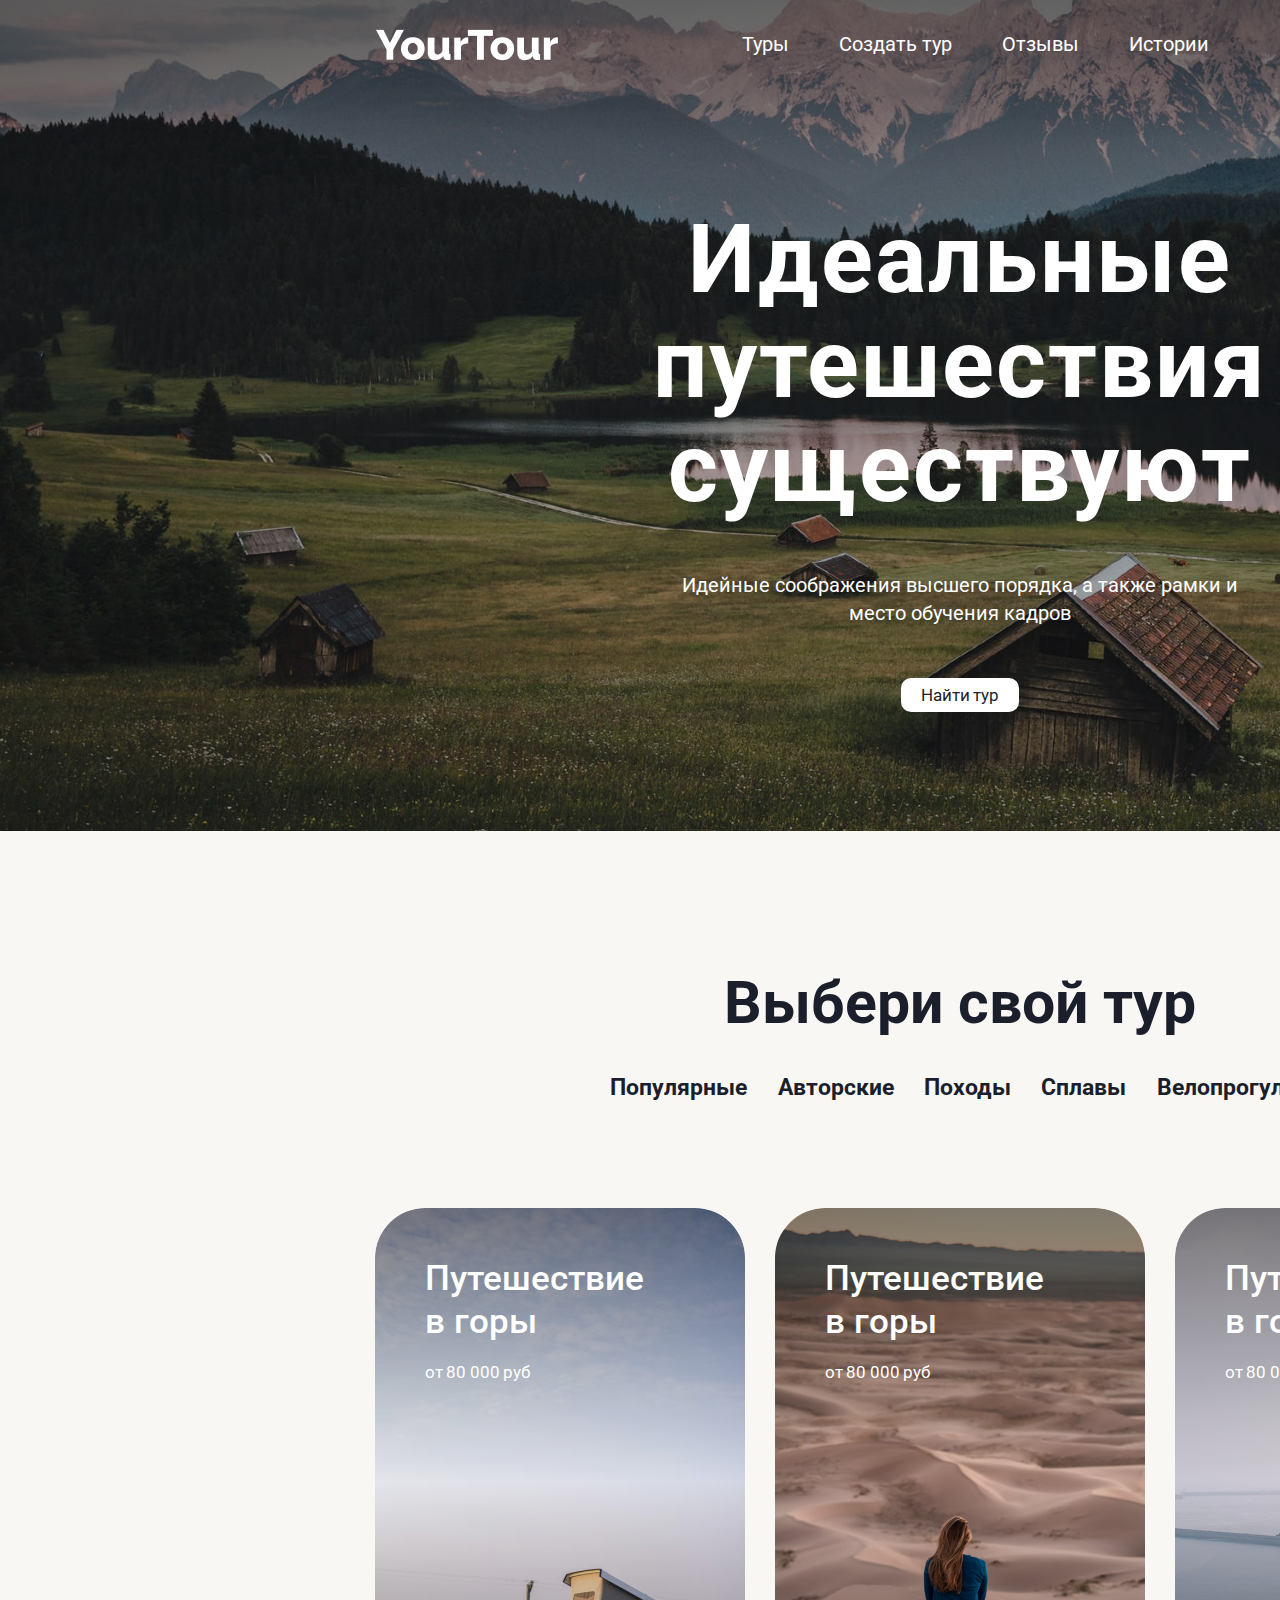
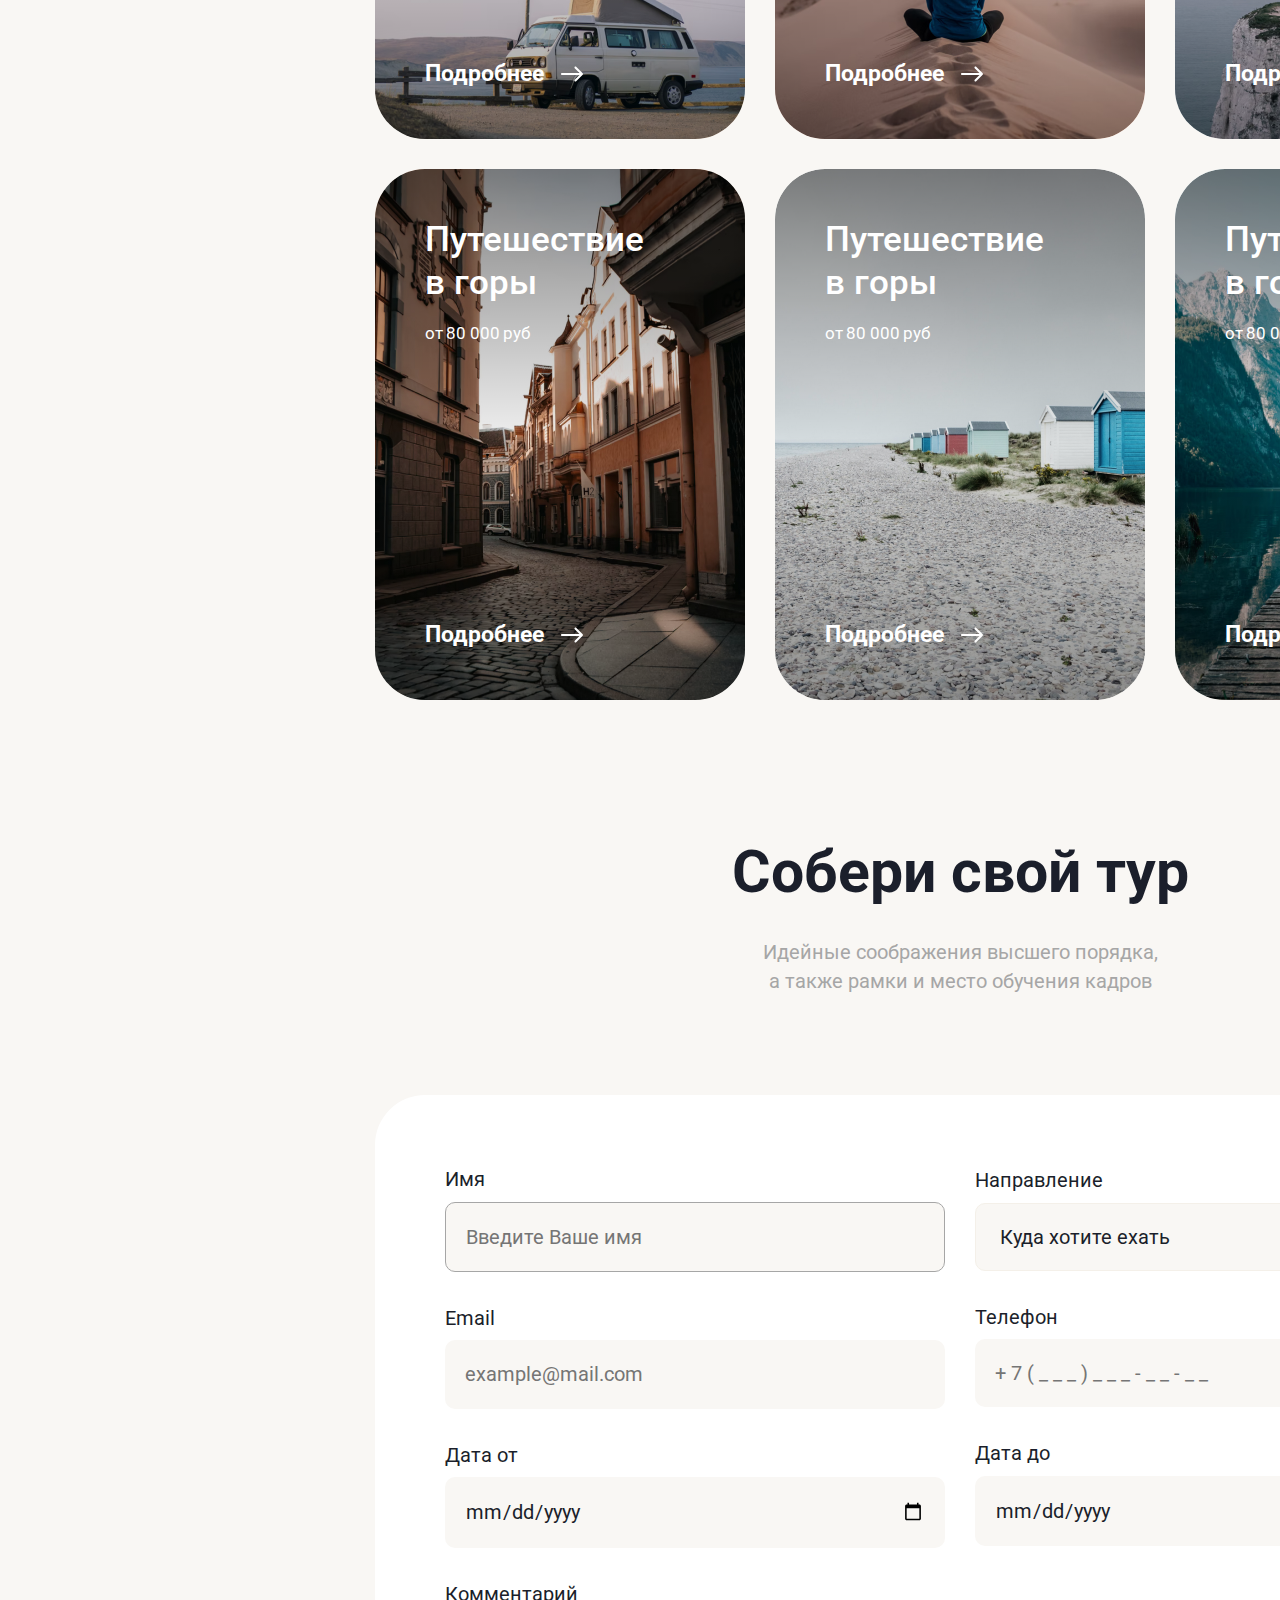
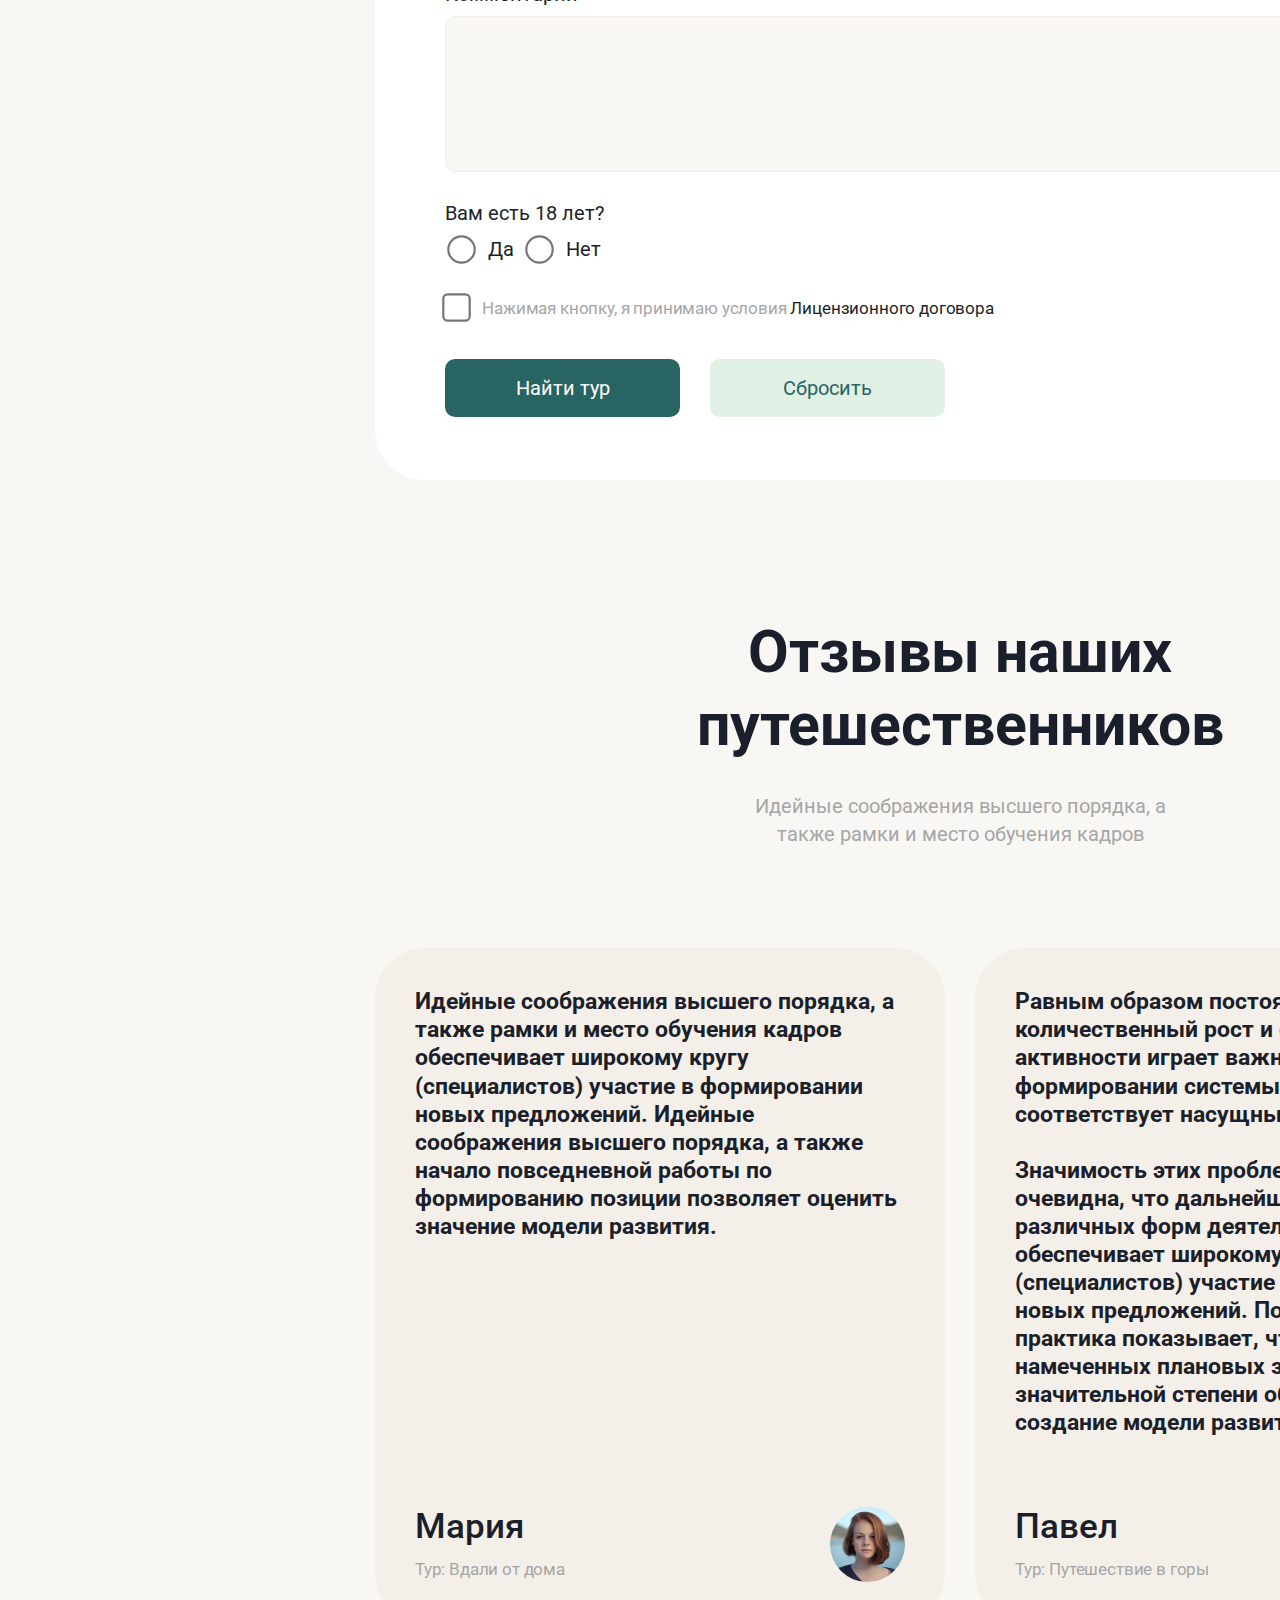
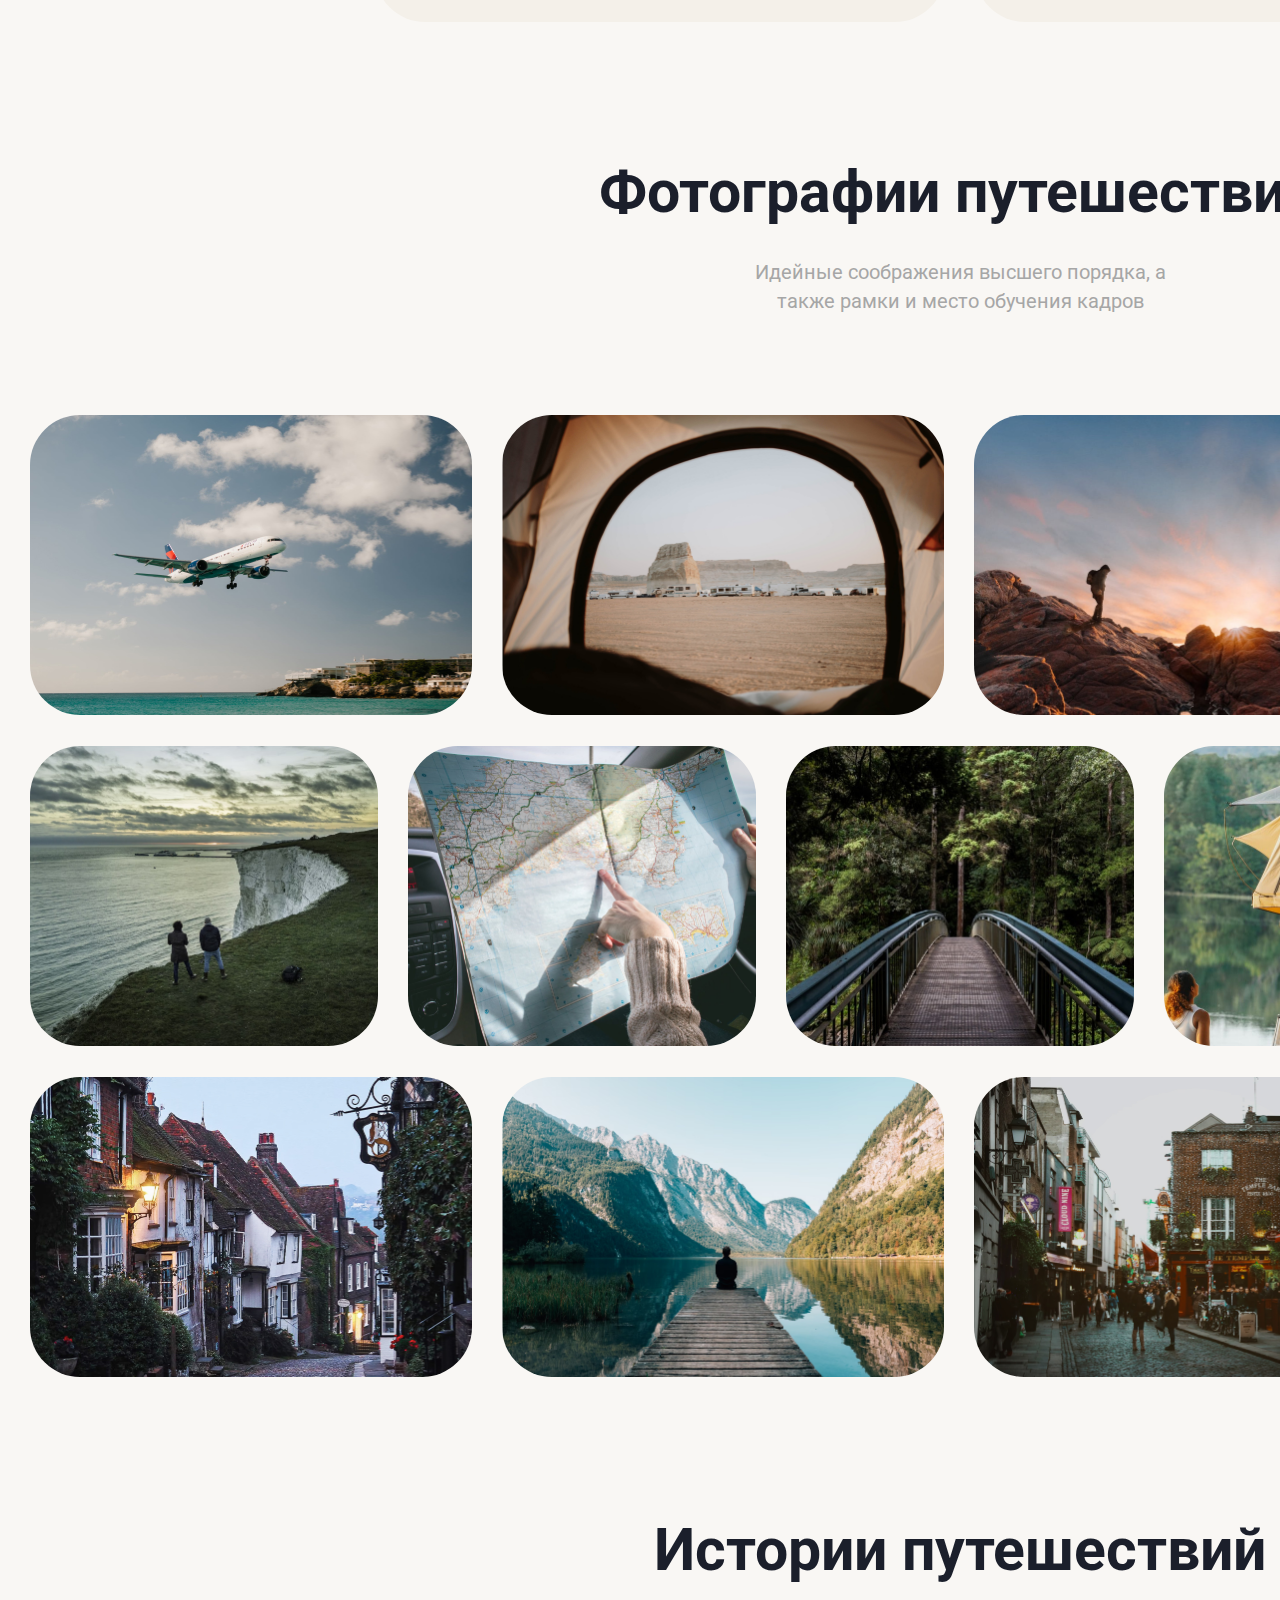
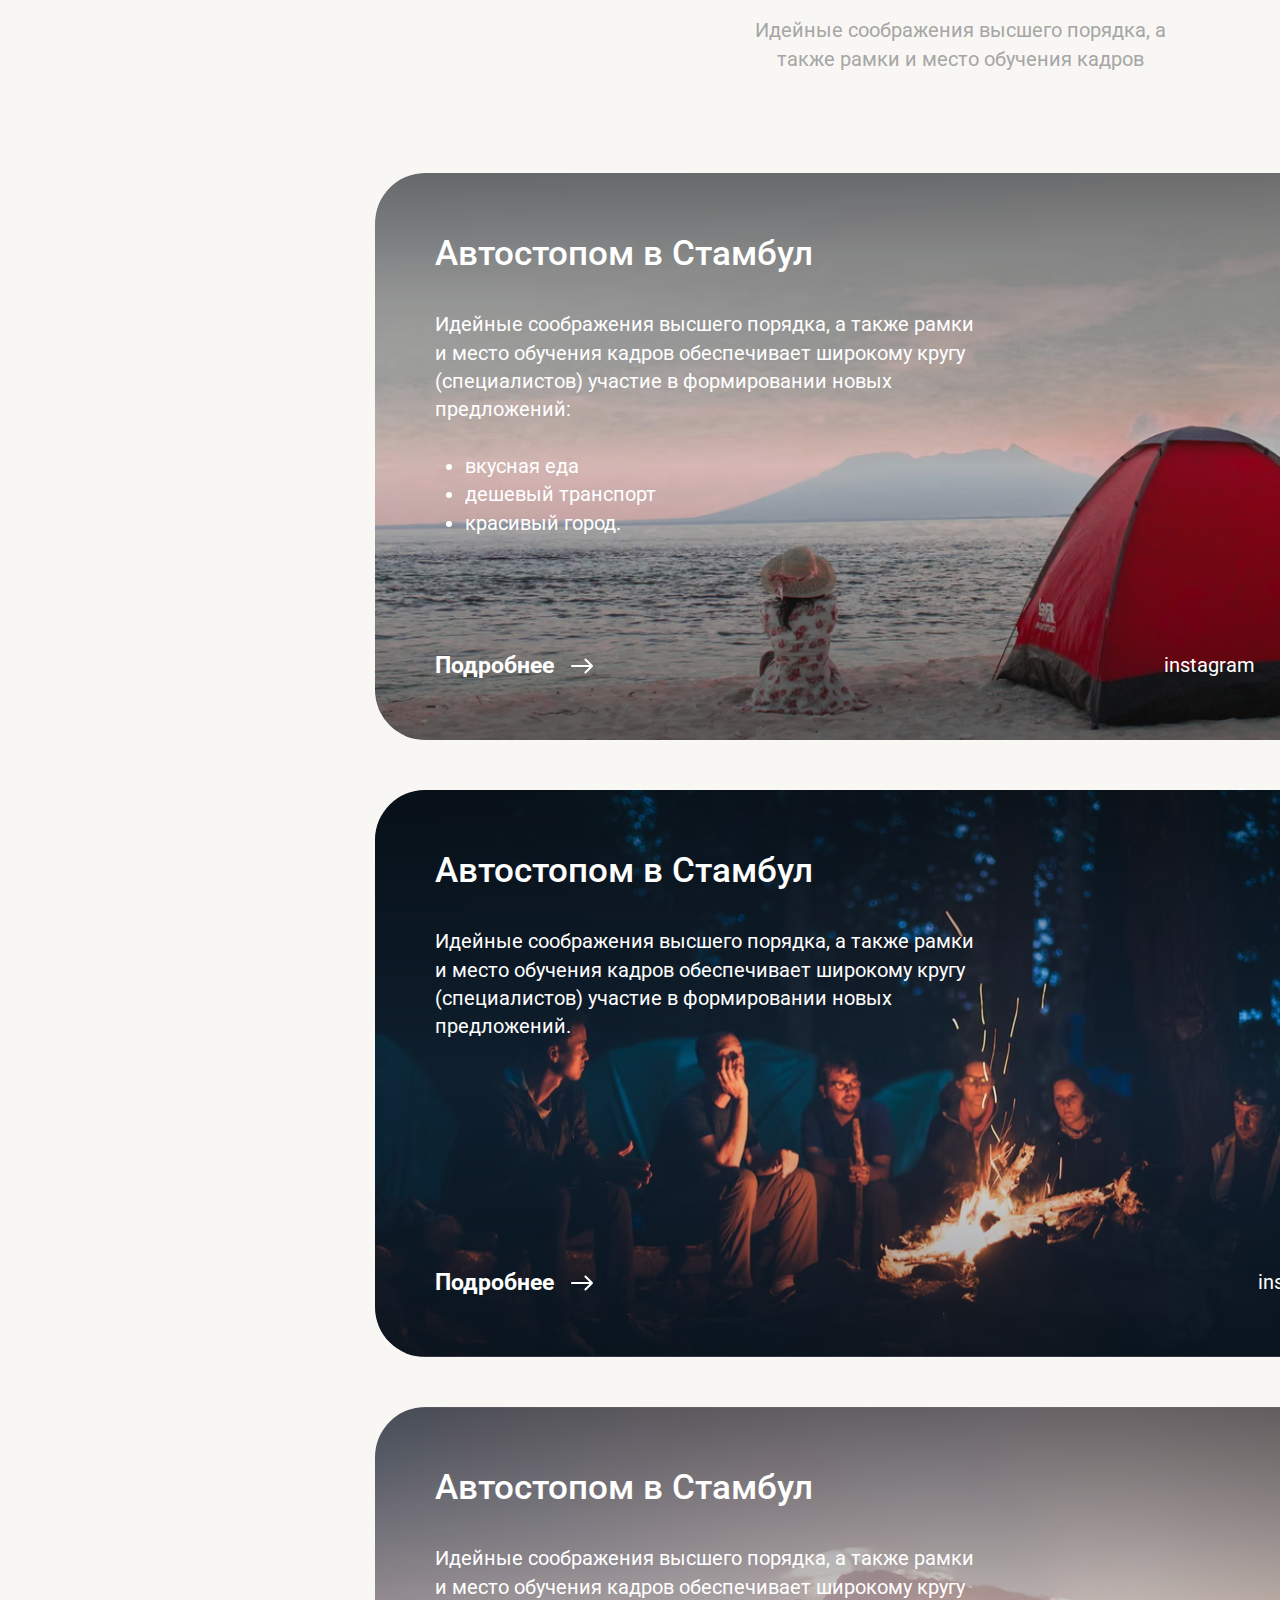
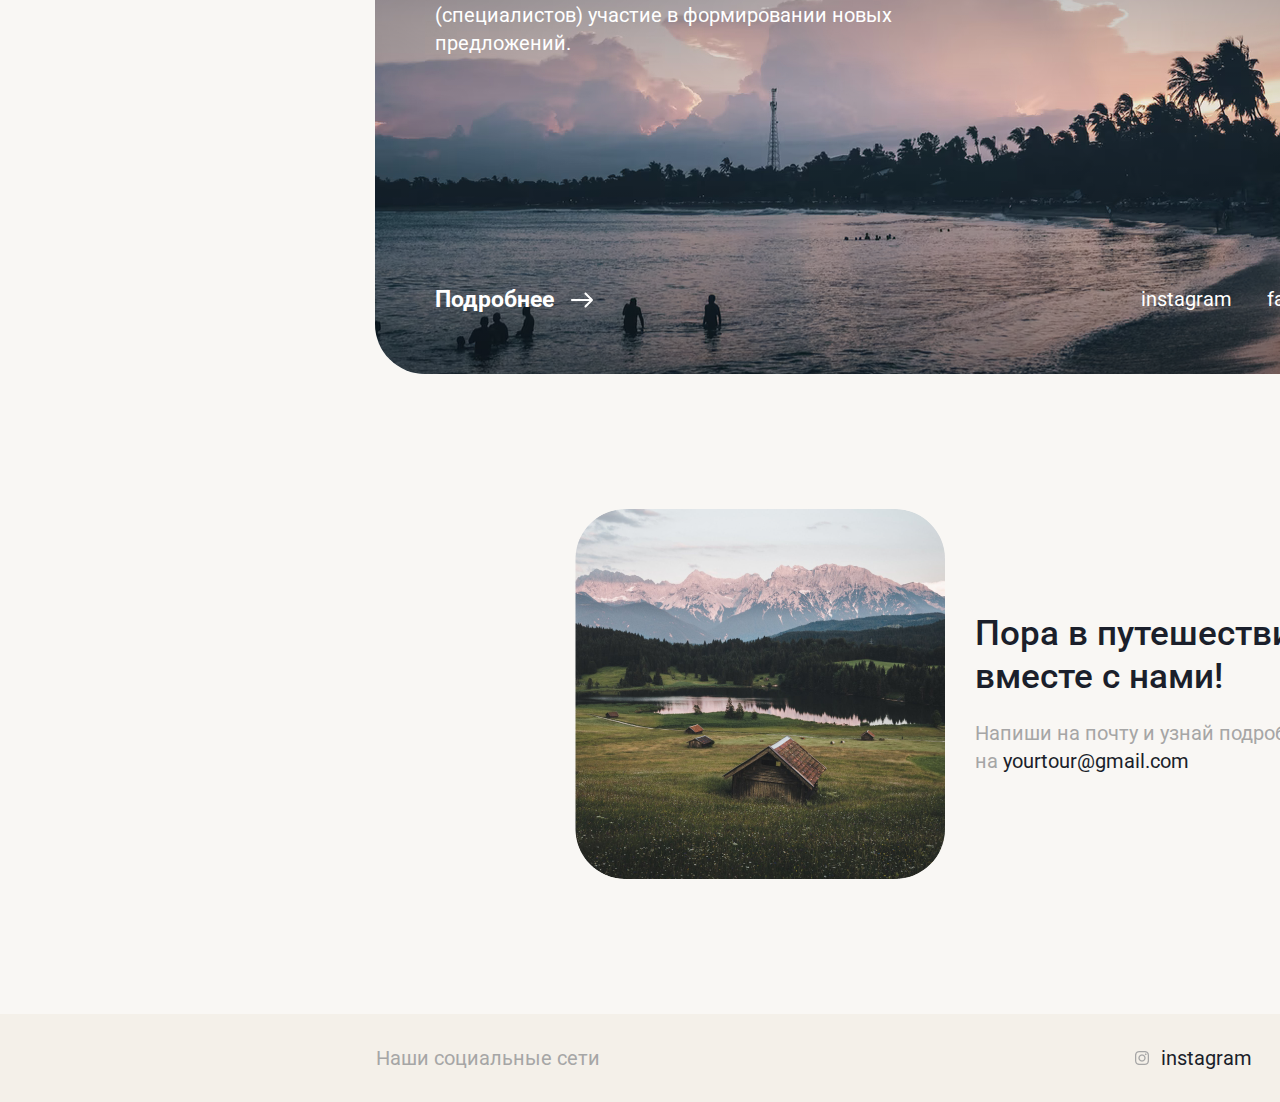
==== index.html @ bf6fd6aa "изменил ссылку стилей" ====
<!DOCTYPE html>
<html>
<head>
	<meta charset="utf-8">
	<meta name="viewport" content="width=device-width, initial-scale=1.0, maximum-scale=1.0, user-scalable=0">
	<link rel="stylesheet" type="text/css" href="style.css">
	<meta charset="utf-8">
	<!-- Отключает формирование ссылки у номера телефона на IOS -->
	<meta name="format-detection" content="telephone=no">
	<title>Travels</title>
	<!-- Fonts -->
	<link rel="preconnect" href="https://fonts.googleapis.com">
<link rel="preconnect" href="https://fonts.gstatic.com" crossorigin>
<link href="https://fonts.googleapis.com/css2?family=Roboto:wght@400;500;700&display=swap" rel="stylesheet">
<title>Сайт для выбора туров</title>

	<!-- SEO-тэги -->
	<meta name="description" content="Пора в путешествие вместе с нами!">
	<meta name="keywords" content="путешествие">
</head>
<body>
	<div class="container">
		<!-------------- START HEADER ------------------------->
		<header class="header">

			<nav class="nav">
				<div class="nav__row">
				<div class="logo"><img src="img/icons/YourTour.png"></div>
				<ul class="menu">
					<li class="menu__item"><a href="#">Туры</a></li>
					<li class="menu__item"><a href="#">Создать тур</a></li>
					<li class="menu__item"><a href="#">Отзывы</a></li>
					<li class="menu__item"><a href="#">Истории</a></li>
					
				</ul>
				<span class="telephone">+7 999 999 99 99</span>
			</div>
			</nav>
			<div class="wrap-title">
			<h1 class="wrap-title__title">Идеальные путешествия существуют</h1>
		</div>
			<div class="subtitle">Идейные соображения высшего порядка, а также рамки и место обучения кадров</div>
			<div class="header-button"><a href="#choose">Найти тур</a></div>
		</header>
	</header>

	<!-------------------------- END HEADER ---------------------------------->



	<!---------------- START CHOOSE TOUR ----------------------->
	<main class="main">
		<section class="chooseTour" id="choose">
			<header class="chooseTour__header">
			<div class="chooseTour__title-wrap"><h2 class="chooseTour__title">Выбери свой тур</h2></div>
			<ul class="chooseTour__filter-list">
				<li class="filter-list__item"><a href="#">Популярные</a></li>
				<li class="filter-list__item"><a href="#">Авторские</a></li>
				<li class="filter-list__item"><a href="#">Походы</a></li>
				<li class="filter-list__item"><a href="#">Сплавы</a></li>
				<li class="filter-list__item"><a href="#">Велопрогулки</a></li>
			</ul>
		
		</header>
			<div class="chooseTour__insert-wrap">
				<div class="chooseTour__insert insert1">
					<img src="img/tour/card tour photo-1.jpg">
					<header class="insert-header">
						<h3>Путешествие в горы</h3>
						<div class="insert-price">
							<span>от 80 000 руб</span>
						</div>
					</header>
					<footer class="footInsert">
						<a href="#"><span>Подробнее</span>
						<img src="img/icons/arrow bt.svg" class="insertArrow"></a>
					</footer>
				</div>


				<div class="chooseTour__insert insert2">
					<img src="img/tour/card tour photo-2.jpg">
					<header class="insert-header">
						<h3>Путешествие в горы</h3>
						<div class="insert-price">
							<span>от 80 000 руб</span>
						</div>
					</header>
					<footer class="footInsert">
						<a href="#"><span>Подробнее</span>
						<img src="img/icons/arrow bt.svg" class="insertArrow"></a>
					</footer>
				</div>


				<div class="chooseTour__insert insert3">
					<img src="img/tour/card tour photo-3.jpg">
					<header class="insert-header">
						<h3>Путешествие в горы</h3>
						<div class="insert-price">
							<span>от 80 000 руб</span>
						</div>
					</header>
					<footer class="footInsert">
						<a href="#"><span>Подробнее</span>
						<img src="img/icons/arrow bt.svg" class="insertArrow"></a>
					</footer>
				</div>



				<div class="chooseTour__insert insert4">
					<img src="img/tour/card tour photo-4.jpg">
					<header class="insert-header">
						<h3>Путешествие в горы</h3>
						<div class="insert-price">
							<span>от 80 000 руб</span>
						</div>
					</header>
					<footer class="footInsert">
						<a href="#"><span>Подробнее</span>
						<img src="img/icons/arrow bt.svg" class="insertArrow"></a>
					</footer>
				</div>


				<div class="chooseTour__insert insert5">
					<img src="img/tour/card tour photo-5.jpg">
					<header class="insert-header">
						<h3>Путешествие в горы</h3>
						<div class="insert-price">
							<span>от 80 000 руб</span>
						</div>
					</header>
					<footer class="footInsert">
						<a href="#"><span>Подробнее</span>
						<img src="img/icons/arrow bt.svg" class="insertArrow"></a>
					</footer>
				</div>

				<div class="chooseTour__insert insert6">
					<img src="img/tour/card tour photo-6.jpg">
					<header class="insert-header">
						<h3>Путешествие в горы</h3>
						<div class="insert-price">
							<span>от 80 000 руб</span>
						</div>
					</header>
					<footer class="footInsert">
						<a href="#"><span>Подробнее</span>
						<img src="img/icons/arrow bt.svg" class="insertArrow"></a>
					</footer>
				</div>
				
			</div>            
		</section>

		<!-------------------------------------------------------------------------------------------- END CHOOSE TOUR -------------------------->

		<!----------------------------------------------------------------------------------------START SET UP YOUR TOUR!  -------------------------->
		<section class="setupTour">
			<header class="setupTour__header">
				<div class="setupTour__title-wrap"><h2>Собери свой тур</h2></div>
				<div class="setupTour__subtitle"><p>Идейные соображения высшего порядка,<br> а также рамки и место обучения кадров</p></div>
			</header>

			<div class="setupTour__form-wrap">
				<form action="#" method="post" class="form" id="formSetUp">
					<div class="input-conteiner">
						<div class="input-column1">
					<label>
						<p>Имя</p>
					<input type="text" name="" placeholder="Введите Ваше имя" autofocus required></label>

					<label class="em-lab">
						<p>Email</p>
					<input type="email" name="" placeholder="example@mail.com" required></label>
					<label>
						<p>Дата от</p>
					<input type="date" name="" required></label>
						</div>
						<div class="input-column2">
					<label>
						<p>Направление</p>
					<select  name="" form="formSetUp" required>
							<option value="" disabled selected>Куда хотите ехать</option>
							<option value="Туда">Туда</option>
							<option value="Сюда">Сюда</option>
							</select>
						</label>
						<label>
							<p>Телефон</p>
							<input type="tel" name="tel" placeholder="+ 7 ( _ _ _ ) _ _ _ - _ _ - _ _" required>
						</label>						
						<label>
						<p>Дата до</p>
					<input type="date" name="" required></label>

					</label>
					</div>
					</div>
					<label>
						<p>Комментарий</p>
						<textarea rows="4" cols="97"></textarea>
					</label>
					<div class="years-form">
						<p>Вам есть 18 лет?</p>
						<div class="years-form__radio-wrap">
							<div class="radio-yes">
						<input type="radio" name="years" id="years-yes" value="1"><label for="years-yes"><p>Да</p></label>
					</div>
					<div class="radio-no">
						<input type="radio" name="years" id="years-no" value="0"><label for="years-no"><p>Нет</p></label>
						</div>
						</div>
					</div>
					<div class="checkbox-wrap">
						<input type="checkbox"  name="checkbox" id="check-license"> <label for="check-license"><p>Нажимая кнопку, я принимаю условия <a href="#">Лицензионного договора</a></p></label>
					</div>
					<div class="formSetUp__button-wrap">
						<input type="button"  id="search" value="Найти тур">
						<input type="button" value="Сбросить" class="reset">
					</div>
				</form>
			</div>
		</section>
		<!----------------------------------------------------------------------------------------------------------------------- END SET UP YOUR TOUR -------------------------------------->


			<!-------------------------------------------------------------------------------REVIEWS  ------------------------------------------>
		<section class="reviews">
			<header class="reviews__header">
				<div class="reviews__title"><h2>Отзывы наших путешественников</h2></div>
				<div class="reviews__subtitle"><p>Идейные соображения высшего порядка, а также рамки и место обучения кадров</p></div>
			</header>
			<div class="reviews__container">
				<div class="reviews__card">
					<p>Идейные соображения высшего порядка, а также рамки и место обучения кадров обеспечивает широкому кругу (специалистов) участие в формировании новых предложений. Идейные соображения высшего порядка, а также начало повседневной работы по формированию позиции позволяет оценить значение модели развития.</p>
					<div class="card__footer">
						<div class="reviews__title-foot-wrap">
						<h3>Мария</h3>
						<div class="card__footer__sub">Тур: Вдали от дома </div>
					</div>
						<div class="img-review review1"></div>
					</div>
				</div>
				<div class="reviews__card"><p>Равным образом постоянный количественный рост и сфера нашей активности играет важную роль в формировании системы обучения кадров, соответствует насущным потребностям.
					<br><br>
Значимость этих проблем настолько очевидна, что дальнейшее развитие различных форм деятельности обеспечивает широкому кругу (специалистов) участие в формировании новых предложений. Повседневная практика показывает, что реализация намеченных плановых заданий в значительной степени обуславливает создание модели развития.</p>
<div class="card__footer">
	<div class="reviews__title-foot-wrap">
	<h3>Павел</h3>
	<div class="card__footer__sub">Тур: Путешествие в горы</div>
</div>
	<div class="img-review review2"></div>
</div>
			</div>

			</div>
		</section>
		<!--------------------------------------------------------------------------------------------------------------------------------------------------------------- END REVIEWS ------------------------------------------------------->


		<!--------------------------------------------------------------------------------------- START TRAVEL PHOTOS ----------------------------------------------------------------------------------------->
		<section class="travelPhotos">
			<header class="travelPhotos__header-wrap">
				<h2>Фотографии путешествий</h2>
				<div class="travelPhotos__sub"><p>Идейные соображения высшего порядка, а также рамки и место обучения кадров</p></div>
			</header>
			<div class="travelPhotos__conteiner">
				<div class="travelPhotos__row row1">
					<div class="photo trip-1">
						
					</div>
					<div class="photo trip-2"></div>
					<div class="photo trip-3"></div>
					<div class="photo trip-4"></div>
				</div>
				<div class="travelPhotos__row row2">
					<div class="photo trip-5"></div>
					<div class="photo trip-6"></div>
					<div class="photo trip-7"></div>
					<div class="photo trip-8"></div>
					<div class="photo trip-9"></div>
				</div>
				<div class="travelPhotos__row row3">
					<div class="photo trip-10"></div>
					<div class="photo trip-11"></div>
					<div class="photo trip-12"></div>
					<div class="photo trip-13"></div>
				</div>
			</div>
		</section>
		<section class="history">
			<header class="history__header">
				<h2>Истории путешествий</h2>
				<div class="history__sub">Идейные соображения высшего порядка, а также рамки и место обучения кадров</div>
			</header>

			<!----------------------------- card one ----------------------------->
			<div class="history__card">
				<img src="img/history_trip/story photo-1.jpg">
				<div class="description-wrap">
					<h3>Автостопом в Стамбул</h3>
					<div class="description"><p>Идейные соображения высшего порядка, а также рамки и место обучения кадров обеспечивает широкому кругу (специалистов) участие в формировании новых предложений:
						<ul>
							<li>вкусная еда</li>
							<li>дешевый транспорт</li>
							<li>красивый город.</li></ul></p></div>
				</div>
				<div class="social">
					<div class="footInsert" id="history-insert">
					<a href="#"><span>Подробнее</span>
						<img src="img/icons/arrow bt.svg" class="insertArrow"></a> </div>
						<div class="social__links">
							<span><a href="#">instagram</a></span>
							<span><a href="#">facebook</a></span>
							<span><a href="#">YouTube</a></span>
				</div>
			</div>
		</div>

		<!---------------------------- card two------------------------- -->
		<div class="history__card">
				<img src="img/history_trip/story photo-2.jpg">
				<div class="description-wrap">
					<h3>Автостопом в Стамбул</h3>
					<div class="description"><p>Идейные соображения высшего порядка, а также рамки и место обучения кадров обеспечивает широкому кругу (специалистов) участие в формировании новых предложений.</p></div>
				</div>
				<div class="social">
					<div class="footInsert" id="history-insert">
					<a href="#"><span>Подробнее</span>
						<img src="img/icons/arrow bt.svg" class="insertArrow"></a> </div>
						<div class="social__links">
							<span><a href="#">instagram</a></span>
							<span><a href="#">ВКонтакте</a></span>							
				</div>
			</div>
		</div>
		<!-------------------------- card three ---------------------------------------------------->
		<div class="history__card">
				<img src="img/history_trip/story photo-3.jpg">
				<div class="description-wrap">
					<h3>Автостопом в Стамбул</h3>
					<div class="description"><p>Идейные соображения высшего порядка, а также рамки и место обучения кадров обеспечивает широкому кругу (специалистов) участие в формировании новых предложений.</p></div>
				</div>
				<div class="social">
					<div class="footInsert" id="history-insert">
					<a href="#"><span>Подробнее</span>
						<img src="img/icons/arrow bt.svg" class="insertArrow"></a> </div>
						<div class="social__links">
							<span><a href="#">instagram</a></span>
							<span><a href="#">facebook</a></span>
							<span><a href="#">ВКонтакте</a></span>
				</div>
			</div>
		</div>
		</section>
		<!-------------------------------------------------------------------------------------------- END  TRAVEL PHOTOS -------------------------------->
		<section class="email-wrap">
			<div class="email-wrap__photo"></div>
			<div class="email-wrap__textBlock">
				<h3>Пора в путешествие вместе с нами!</h3>
				<div class="email-wrap__sub">Напиши на почту и узнай подробности<br>на <a href="mailto:vlad@htmlbook.ru?subject=Вопрос по HTML">yourtour@gmail.com</a></div>
			</div>
		</section>
	</main>
	<footer class="footPage">
		<div class="footPage__conteiner">
			<p>Наши социальные сети</p>
			<div class="footPage__wrapLinks">
				<!-------------- link one ----------------->
				<div class="link">
					<div class="link__photo"><img src="img/icons/inst.png"></div>
					<span>instagram</span>
				</div>
				<!------------ link two -------------------->
				<div class="link">
					<div class="link__photo"><img src="img/icons/fb.png"></div>
					<span>facebook</span>
				</div>
				<!--------------- link three -------------->
				<div class="link">
					<div class="link__photo"><img src="img/icons/vk.png"></div>
					<span>vkontakte</span>
				</div>
			</div>
		</div>
	</footer>
	</div>
</body>
</html>
---- style.css ----
*{padding:0;margin:0;border:0;-webkit-box-sizing:border-box;box-sizing:border-box;font-family:"Roboto",sans-serif}:before{-webkit-box-sizing:border-box;box-sizing:border-box}:after{-webkit-box-sizing:border-box;box-sizing:border-box}a{text-decoration:none}h1{font-family:Roboto;font-style:normal;font-weight:bold;font-size:96px;line-height:109%;letter-spacing:0.02em;color:#1B1F2B}h2{font-family:Roboto;font-style:normal;font-weight:bold;font-size:59px;line-height:124%;color:#1B1F2B}h3{font-family:Roboto;font-style:normal;font-weight:500;font-size:35px;line-height:122%;color:#1B1F2B}.filter-list__item,.footInsert,.reviews__card{font-family:Roboto;font-style:normal;font-weight:bold;font-size:23px;line-height:122%;color:#1B1F2B}.email-wrap__sub,.footPage__conteiner,.form input:not(input[type=radio],input[type=checkbox],input[type=button]),.form input[type=button],.form p,.history .description,.history .social__links,.history__sub,.nav,.reviews__subtitle,.setupTour__subtitle,.subtitle,.travelPhotos__sub,select,textarea{font-family:Roboto;font-style:normal;font-weight:normal;font-size:20px;line-height:142%;color:#1B1F2B}.card__footer__sub,.checkbox-wrap p,.header-button,.insert-price{font-family:Roboto;font-style:normal;font-weight:normal;font-size:17px;line-height:142%;letter-spacing:-0.01em;color:#1B1F2B}body{background:#F9F7F4;width:1920px}@media (max-width:1024px){body{width:1024px}}@media (max-width:360px){body{width:360px}}.container{width:1920px}@media (max-width:1024px){.container{width:1024px}}@media (max-width:360px){.container{width:360px}}.header{display:-webkit-box;display:-ms-flexbox;display:flex;-webkit-box-orient:vertical;-webkit-box-direction:normal;-ms-flex-direction:column;flex-direction:column;width:1920px;height:831px;background-image:url("../img/header-img.jpg");background-size:cover;background-position:center;background-repeat:no-repeat}@media (max-width:1024px){.header{max-width:1024px}}@media (max-width:360px){.header{max-width:360px;height:488px;background-size:cover}}.nav{display:-webkit-box;display:-ms-flexbox;display:flex;-webkit-box-pack:center;-ms-flex-pack:center;justify-content:center;-webkit-box-align:center;-ms-flex-align:center;align-items:center;width:100%;height:88px;color:#fff}@media (max-width:360px){.nav{width:360px;height:88px}}.nav__row{width:1168px;display:-webkit-box;display:-ms-flexbox;display:flex;-webkit-box-pack:justify;-ms-flex-pack:justify;justify-content:space-between;margin:0 auto}@media (max-width:1024px){.nav__row{max-width:1024px;margin:0 57px}}@media (max-width:360px){.nav__row{width:320px;height:23px;margin:0 20px;margin-top:0px;padding-bottom:42px}}.logo{margin-top:10px}@media (max-width:360px){.logo{width:133px;height:22px}}@media (max-width:360px){.logo img{width:133px;height:22px}}.menu{display:-webkit-box;display:-ms-flexbox;display:flex;list-style:none;width:468px;-webkit-box-pack:center;-ms-flex-pack:center;justify-content:center;-webkit-box-align:center;-ms-flex-align:center;align-items:center}@media (max-width:1024px){.menu{width:408px}}@media (max-width:360px){.menu{display:none}}.menu__item{margin-right:50px}@media (max-width:1024px){.menu__item{margin-right:30px}}.menu__item:last-child{margin:0}.menu__item a{white-space:nowrap;text-decoration:none;color:#fff}.wrap-title{text-align:center;width:768px;margin:119px auto 0 auto}@media (max-width:360px){.wrap-title{width:360px;text-align:center;margin-top:53px}}.wrap-title__title{color:#fff}@media (max-width:360px){.wrap-title__title{width:360px;font-family:Roboto;font-size:34px;font-style:normal;font-weight:700;line-height:38px;letter-spacing:0.02em;text-align:center}}.telephone{display:inline-block;margin-top:10px}@media (max-width:360px){.telephone{white-space:nowrap;font-family:Roboto;font-style:normal;font-weight:normal;font-size:16px;line-height:142%}}.subtitle{width:562px;color:#fff;margin:0 auto;margin-top:50px;text-align:center}@media (max-width:1024px){.subtitle{max-width:462px}}@media (max-width:360px){.subtitle{max-width:310px;font-family:Roboto;font-style:normal;font-weight:normal;font-size:16px;line-height:142%;margin-top:40px}}.header-button{cursor:pointer;margin:0 auto;margin-top:50px}@media (max-width:360px){.header-button{margin-top:40px;font-family:Roboto;font-style:normal;font-weight:normal;font-size:16px;line-height:142%;letter-spacing:-0.01em;color:#1B1F2B}}.header-button a{display:block;background:#fff;color:#1B1F2B;padding:5px 20px;border-radius:10px}.header-button a:hover{background:#EFA501;color:#fff}.header-button a:active{background:#F8E6BE;color:#1B1F2B}.chooseTour{width:1170px;margin:0 auto;margin-top:135px}@media (max-width:1024px){.chooseTour{max-width:1024px;margin:0 53px;margin-top:135px}}@media (max-width:360px){.chooseTour{max-width:360px;margin:0 auto;margin-top:75px}}.chooseTour__header{display:-webkit-box;display:-ms-flexbox;display:flex;-webkit-box-orient:vertical;-webkit-box-direction:normal;-ms-flex-direction:column;flex-direction:column;width:700px;margin:0 auto;margin-bottom:106px}@media (max-width:1024px){.chooseTour__header{margin:0 110px;margin-bottom:106px}}@media (max-width:360px){.chooseTour__header{width:360px;height:124px;margin:0;margin-bottom:50px}}.chooseTour__title-wrap{width:700px;text-align:center;margin-bottom:35px}@media (max-width:360px){.chooseTour__title-wrap{width:282px;height:38px;margin:0 auto;margin-bottom:30px}}@media (max-width:360px){.chooseTour__title{font-family:Roboto;font-style:normal;font-weight:bold;font-size:34px;line-height:112%;letter-spacing:0.02em;color:#1B1F2B;width:282px;margin:0 auto;white-space:nowrap}}.chooseTour__filter-list{display:-webkit-box;display:-ms-flexbox;display:flex;-ms-flex-pack:distribute;justify-content:space-around;list-style:none}@media (max-width:360px){.chooseTour__filter-list{width:335px;height:56px;-ms-flex-wrap:wrap;flex-wrap:wrap;-webkit-box-pack:center;-ms-flex-pack:center;justify-content:center;-ms-flex-line-pack:justify;align-content:space-between;margin:0 auto}}.chooseTour__insert-wrap{display:-ms-grid;display:grid;-ms-grid-columns:370px 30px 370px 30px 370px;grid-template-columns:370px 370px 370px;-ms-grid-rows:531px 30px 531px;grid-template-rows:531px 531px;-webkit-column-gap:30px;-moz-column-gap:30px;column-gap:30px;row-gap:30px}.chooseTour__insert-wrap>:first-child{-ms-grid-row:1;-ms-grid-column:1}.chooseTour__insert-wrap>:nth-child(2){-ms-grid-row:1;-ms-grid-column:3}.chooseTour__insert-wrap>:nth-child(3){-ms-grid-row:1;-ms-grid-column:5}.chooseTour__insert-wrap>:nth-child(4){-ms-grid-row:3;-ms-grid-column:1}.chooseTour__insert-wrap>:nth-child(5){-ms-grid-row:3;-ms-grid-column:3}.chooseTour__insert-wrap>:nth-child(6){-ms-grid-row:3;-ms-grid-column:5}@media (max-width:1024px){.chooseTour__insert-wrap{-ms-grid-columns:450px 18px 450px;grid-template-columns:450px 450px;-ms-grid-rows:531px 18px 531px 18px 531px;grid-template-rows:531px 531px 531px;-webkit-column-gap:18px;-moz-column-gap:18px;column-gap:18px;row-gap:18px}.chooseTour__insert-wrap>:first-child{-ms-grid-row:1;-ms-grid-column:1}.chooseTour__insert-wrap>:nth-child(2){-ms-grid-row:1;-ms-grid-column:3}.chooseTour__insert-wrap>:nth-child(3){-ms-grid-row:3;-ms-grid-column:1}.chooseTour__insert-wrap>:nth-child(4){-ms-grid-row:3;-ms-grid-column:3}.chooseTour__insert-wrap>:nth-child(5){-ms-grid-row:5;-ms-grid-column:1}.chooseTour__insert-wrap>:nth-child(6){-ms-grid-row:5;-ms-grid-column:3}}@media (max-width:360px){.chooseTour__insert-wrap{-ms-grid-columns:318px;grid-template-columns:318px;-ms-grid-rows:318px 18px 318px 18px 318px 18px 318px 18px 318px 18px 318px;grid-template-rows:318px 318px 318px 318px 318px 318px;row-gap:18px}.chooseTour__insert-wrap>:first-child{-ms-grid-row:1;-ms-grid-column:1}.chooseTour__insert-wrap>:nth-child(2){-ms-grid-row:3;-ms-grid-column:1}.chooseTour__insert-wrap>:nth-child(3){-ms-grid-row:5;-ms-grid-column:1}.chooseTour__insert-wrap>:nth-child(4){-ms-grid-row:7;-ms-grid-column:1}.chooseTour__insert-wrap>:nth-child(5){-ms-grid-row:9;-ms-grid-column:1}.chooseTour__insert-wrap>:nth-child(6){-ms-grid-row:11;-ms-grid-column:1}}.chooseTour__insert{position:relative;display:-webkit-box;display:-ms-flexbox;display:flex;-webkit-box-orient:vertical;-webkit-box-direction:normal;-ms-flex-direction:column;flex-direction:column;-webkit-box-pack:justify;-ms-flex-pack:justify;justify-content:space-between;background:#F4F0E9;border-radius:50px;-webkit-transition:all 300ms ease;transition:all 300ms ease;overflow:hidden;cursor:pointer}@media (max-width:360px){.chooseTour__insert{border-radius:20px;margin:0 21px;width:318px}}.chooseTour__insert img{position:relative;top:0;left:0;z-index:0;background-size:cover;-webkit-transition:-webkit-transform 300ms ease;transition:-webkit-transform 300ms ease;transition:transform 300ms ease;transition:transform 300ms ease,-webkit-transform 300ms ease}@media (max-width:1024px){.chooseTour__insert img{max-width:450px}}@media (max-width:360px){.chooseTour__insert img{max-width:318px}}.chooseTour__insert:hover>img{-webkit-transform:scale(1.2);transform:scale(1.2)}.chooseTour__insert:after{content:"";border-radius:50px;z-index:1;position:absolute;top:0;left:0;display:block;width:100%;height:100%;background:transparent;background-image:-webkit-gradient(linear,left bottom,left top,from(rgba(0,0,0,0.4)),color-stop(48.44%,rgba(0,0,0,0.06)),to(rgba(0,0,0,0.5)));background-image:linear-gradient(360deg,rgba(0,0,0,0.4) 0%,rgba(0,0,0,0.06) 48.44%,rgba(0,0,0,0.5) 100%)}@media (max-width:360px){.chooseTour__insert:after{border-radius:20px}}.insert1{-ms-grid-column:1;-ms-grid-column-span:1;grid-column:1/2;-ms-grid-row:1;-ms-grid-row-span:1;grid-row:1/2}@media (max-width:1024px){.insert1{-ms-grid-column:1;-ms-grid-column-span:1;grid-column:1/2;-ms-grid-row:1;-ms-grid-row-span:1;grid-row:1/2}}@media (max-width:360px){.insert1{-ms-grid-column:1;-ms-grid-column-span:1;grid-column:1/2;-ms-grid-row:1;-ms-grid-row-span:1;grid-row:1/2}}.insert2{-ms-grid-column:2;-ms-grid-column-span:1;grid-column:2/3;-ms-grid-row:1;-ms-grid-row-span:1;grid-row:1/2}@media (max-width:1024px){.insert2{-ms-grid-column:2;-ms-grid-column-span:1;grid-column:2/3;-ms-grid-row:1;-ms-grid-row-span:1;grid-row:1/2}}@media (max-width:360px){.insert2{-ms-grid-column:1;-ms-grid-column-span:1;grid-column:1/2;-ms-grid-row:2;-ms-grid-row-span:1;grid-row:2/3}}.insert3{-ms-grid-column:3;-ms-grid-column-span:1;grid-column:3/4;-ms-grid-row:1;-ms-grid-row-span:1;grid-row:1/2}@media (max-width:1024px){.insert3{-ms-grid-column:1;-ms-grid-column-span:1;grid-column:1/2;-ms-grid-row:2;-ms-grid-row-span:1;grid-row:2/3}}@media (max-width:360px){.insert3{-ms-grid-column:1;-ms-grid-column-span:1;grid-column:1/2;-ms-grid-row:3;-ms-grid-row-span:1;grid-row:3/4}}.insert4{-ms-grid-column:1;-ms-grid-column-span:1;grid-column:1/2;-ms-grid-row:2;-ms-grid-row-span:1;grid-row:2/3}@media (max-width:1024px){.insert4{-ms-grid-column:2;-ms-grid-column-span:1;grid-column:2/3;-ms-grid-row:2;-ms-grid-row-span:1;grid-row:2/3}}@media (max-width:360px){.insert4{-ms-grid-column:1;-ms-grid-column-span:1;grid-column:1/2;-ms-grid-row:4;-ms-grid-row-span:1;grid-row:4/5}}.insert5{-ms-grid-column:2;-ms-grid-column-span:1;grid-column:2/3;-ms-grid-row:2;-ms-grid-row-span:1;grid-row:2/3}@media (max-width:1024px){.insert5{-ms-grid-column:1;-ms-grid-column-span:1;grid-column:1/2;-ms-grid-row:3;-ms-grid-row-span:1;grid-row:3/4}}@media (max-width:360px){.insert5{-ms-grid-column:1;-ms-grid-column-span:1;grid-column:1/2;-ms-grid-row:5;-ms-grid-row-span:1;grid-row:5/6}}.insert6{-ms-grid-column:3;-ms-grid-column-span:1;grid-column:3/4;-ms-grid-row:2;-ms-grid-row-span:1;grid-row:2/3}@media (max-width:1024px){.insert6{-ms-grid-column:2;-ms-grid-column-span:1;grid-column:2/3;-ms-grid-row:3;-ms-grid-row-span:1;grid-row:3/4}}@media (max-width:360px){.insert6{-ms-grid-column:1;-ms-grid-column-span:1;grid-column:1/2;-ms-grid-row:6;-ms-grid-row-span:1;grid-row:6/7}}.filter-list__item{margin-right:30px}@media (max-width:360px){.filter-list__item{font-family:Roboto;font-style:normal;font-weight:bold;font-size:16px;line-height:142%;color:#1B1F2B;margin-right:10px}.filter-list__item:first-child{margin-left:9px}}.filter-list__item:last-child{margin-right:0}.filter-list__item a{padding-bottom:3px;text-decoration:none;color:#1B1F2B}@media (max-width:360px){.filter-list__item a{padding-bottom:0px}}.filter-list__item a:hover{color:#EFA501;border-bottom:2px solid #EFA501}.insert-header{width:247px;margin:0 auto;margin-top:50px;z-index:2;position:absolute;left:50px}@media (max-width:1024px){.insert-header{width:350px;height:83px}}@media (max-width:360px){.insert-header{width:268px;height:64px;top:-25px;left:25px}}.insert-header h3{color:#fff}@media (max-width:360px){.insert-header h3{font-family:Roboto;font-style:normal;font-weight:bold;font-size:23px;line-height:120%;letter-spacing:0.04em}}.insert-price{margin-top:16px;color:#fff}@media (max-width:360px){.insert-price{font-family:Roboto;font-style:normal;font-weight:normal;font-size:16px;line-height:142%;letter-spacing:-0.01em;margin-top:13px}}.footInsert{position:absolute;top:445px;display:-webkit-box;display:-ms-flexbox;display:flex;width:199px;-webkit-box-pack:justify;-ms-flex-pack:justify;justify-content:space-between;-webkit-box-align:center;-ms-flex-align:center;align-items:center;margin-left:30px;margin-bottom:43px;z-index:2}@media (max-width:360px){.footInsert{font-family:Roboto;font-style:normal;font-weight:bold;font-size:16px;line-height:142%;top:262px;left:-25px;width:123px}}.footInsert span{margin-right:16px}.footInsert a{color:#fff;display:inherit;padding:7px 20px;border-radius:50px}.footInsert a:hover{background:#286562}.footInsert a:active{background:#EFA501}.insertArrow{-webkit-filter:invert(100%) sepia(100%) saturate(0%) hue-rotate(350deg) brightness(180%) contrast(102%);filter:invert(100%) sepia(100%) saturate(0%) hue-rotate(350deg) brightness(180%) contrast(102%)}.setupTour{display:-webkit-box;display:-ms-flexbox;display:flex;-webkit-box-orient:vertical;-webkit-box-direction:normal;-ms-flex-direction:column;flex-direction:column;-webkit-box-align:center;-ms-flex-align:center;align-items:center;width:1170px;margin:0 auto;margin-top:135px}@media (max-width:1024px){.setupTour{max-width:1024px}}@media (max-width:360px){.setupTour{max-width:360px;margin-top:75px}}.setupTour__header{width:457px;display:-webkit-box;display:-ms-flexbox;display:flex;-webkit-box-orient:vertical;-webkit-box-direction:normal;-ms-flex-direction:column;flex-direction:column;-webkit-box-align:center;-ms-flex-align:center;align-items:center;white-space:nowrap;margin-bottom:100px}@media (max-width:360px){.setupTour__header{margin-bottom:40px}}@media (max-width:360px){.setupTour__title-wrap h2{font-family:Roboto;font-style:normal;font-weight:bold;font-size:34px;line-height:112%;letter-spacing:0.02em;color:#1B1F2B}}.setupTour__subtitle{width:418px;margin-top:30px;text-align:center;color:#A6A6A6}@media (max-width:360px){.setupTour__subtitle{margin-top:20px}}@media (max-width:360px){.setupTour__subtitle p{font-family:Roboto;font-style:normal;font-weight:normal;font-size:16px;line-height:142%}}@media (max-width:1024px){.setupTour__subtitle__form-wrap{max-width:1024px;height:966px}}@media (max-width:360px){.setupTour__subtitle__form-wrap{max-width:318px;height:1110px}}:active,:focus,:hover{outline:0;outline-offset:0}.form{width:1170px;height:985px;position:flex;-webkit-box-orient:vertical;-webkit-box-direction:normal;-ms-flex-direction:column;flex-direction:column;background:#fff;border-radius:50px;padding:70px}@media (max-width:1024px){.form{max-width:918px;height:966px;padding:60px}}@media (max-width:360px){.form{max-width:318px;height:1110px;padding:20px;position:relative;border-radius:30px}}.form p{color:#1B1F2B;margin-bottom:8px}@media (max-width:360px){.form p{font-family:Roboto;font-style:normal;font-weight:normal;font-size:16px;line-height:142%}}.form input:not(input[type=radio],input[type=checkbox],input[type=button]){padding:20px;width:500px;border-radius:10px;margin-bottom:32px}@media (max-width:1024px){.form input:not(input[type=radio],input[type=checkbox],input[type=button]){max-width:389px}}@media (max-width:360px){.form input:not(input[type=radio],input[type=checkbox],input[type=button]){max-width:278px;font-family:Roboto;font-style:normal;font-weight:normal;font-size:16px;line-height:142%;padding:10px;margin-bottom:137px}}.form input[type=radio]{-webkit-transform:scale(2.2);transform:scale(2.2);margin-right:10px}@media (max-width:360px){.form input[type=radio]{-webkit-transform:scale(1.5);transform:scale(1.5);margin-right:5px}}.form input[type=button]{width:235px;display:-webkit-box;display:-ms-flexbox;display:flex;-webkit-box-pack:center;-ms-flex-pack:center;justify-content:center;padding:15px 30px;background:#E0F0E5;color:#286562;border-radius:10px}.form input[type=button]:hover{background:#F1F3F2}.form input[type=button]:active{background:#D9DFDB}@media (max-width:360px){.form input[type=button]{font-family:Roboto;font-style:normal;font-weight:normal;font-size:16px;line-height:142%;width:134px;padding:12px 30px}}.form input:not(input[type=button]){color:#1B1F2B;background:#F9F7F4}.form #search{background:#286562;color:#fff}.form #search:hover{background:#3B7E7B}.form #search:active{background:#627F7E}.form #reset{color:#286562;background:#E0F0E5}.form .formSetUp__button-wrap{width:500px;display:-webkit-box;display:-ms-flexbox;display:flex;-webkit-box-pack:justify;-ms-flex-pack:justify;justify-content:space-between;margin-top:30px}@media (max-width:1024px){.form .formSetUp__button-wrap{margin-top:25px}}@media (max-width:1024px){.form .formSetUp__button-wrap{margin-top:30px;width:500px}}@media (max-width:360px){.form .formSetUp__button-wrap{margin-top:30px;width:278px}}input:hover,select:hover,textarea:hover{background:#F4F0E9;cursor:pointer}input:focus,textarea:focus{border:1px solid #A6A6A6;background:#F4F0E9}.input-conteiner{display:-webkit-box;display:-ms-flexbox;display:flex;-webkit-box-pack:justify;-ms-flex-pack:justify;justify-content:space-between;-webkit-box-align:stretch;-ms-flex-align:stretch;align-items:stretch}.input-column2{margin-top:1px}@media (max-width:360px){.input-column2{position:absolute;top:100px;left:20px;margin-top:25px}}select,textarea{resize:none;background:#F9F7F4;border-radius:10px;margin-bottom:32px;border:1px solid #F4F0E9;padding:20px}@media (max-width:360px){select,textarea{font-family:Roboto;font-style:normal;font-weight:normal;font-size:16px;line-height:142%;padding:10px}}textarea{margin-bottom:23px}@media (max-width:1024px){textarea{max-width:798px;height:152px;padding:0 60px;margin-bottom:32px}}@media (max-width:360px){textarea{max-width:278px;height:132px;padding:0 10px;margin-bottom:30px}}select{width:500px;resize:none;padding:20px}@media (max-width:1024px){select{max-width:389px}}@media (max-width:360px){select{max-width:278px;padding:12px 10px;padding-right:auto;margin-bottom:134px}}.years-form{display:-webkit-box;display:-ms-flexbox;display:flex;-webkit-box-orient:vertical;-webkit-box-direction:normal;-ms-flex-direction:column;flex-direction:column;-webkit-box-align:start;-ms-flex-align:start;align-items:flex-start}.years-form__radio-wrap{display:-webkit-box;display:-ms-flexbox;display:flex;width:166px;-webkit-box-orient:horizontal;-webkit-box-direction:normal;-ms-flex-direction:row;flex-direction:row;-ms-flex-pack:distribute;justify-content:space-around;-webkit-box-align:center;-ms-flex-align:center;align-items:center}@media (max-width:360px){.years-form__radio-wrap{width:139px}}.years-form__radio-wrap label{margin-left:10px}.radio-no,.radio-yes{display:-webkit-box;display:-ms-flexbox;display:flex;-webkit-box-align:baseline;-ms-flex-align:baseline;align-items:baseline}input[type=checkbox]{-webkit-transform:scale(2.2);transform:scale(2.2);margin-right:19px}@media (max-width:360px){input[type=checkbox]{-webkit-transform:scale(1.5);transform:scale(1.5)}}.checkbox-wrap{width:554px;display:-webkit-box;display:-ms-flexbox;display:flex;-webkit-box-pack:center;-ms-flex-pack:center;justify-content:center;-webkit-box-align:baseline;-ms-flex-align:baseline;align-items:baseline;margin-top:25px}@media (max-width:360px){.checkbox-wrap{width:278px;margin-top:30px}}.checkbox-wrap p{color:#A6A6A6}.checkbox-wrap a{color:#1B1F2B}.checkbox-wrap a:hover{text-decoration:underline}.checkbox-wrap a:active{color:#286562}.reviews{width:1170px;display:-webkit-box;display:-ms-flexbox;display:flex;-webkit-box-orient:vertical;-webkit-box-direction:normal;-ms-flex-direction:column;flex-direction:column;-webkit-box-align:center;-ms-flex-align:center;align-items:center;margin:0 auto;margin-top:135px}@media (max-width:1024px){.reviews{max-width:1024px;margin-top:115px}}@media (max-width:360px){.reviews{max-width:360px;height:1210px;margin-top:75px}}.reviews__header{width:529px;text-align:center;margin-bottom:100px}@media (max-width:1024px){.reviews__header{margin:0 auto;margin-top:20px}}@media (max-width:360px){.reviews__header{width:318px;margin:0 auto;margin-bottom:50px;margin-top:0}}.reviews__title{margin-bottom:30px}@media (max-width:360px){.reviews__title{margin-bottom:21px}}@media (max-width:360px){.reviews__title h2{font-family:Roboto;font-style:normal;font-weight:bold;font-size:34px;line-height:112%;letter-spacing:0.02em;color:#1B1F2B}}.reviews__subtitle{color:#A6A6A6;margin:0 55px}@media (max-width:360px){.reviews__subtitle{margin:0}}@media (max-width:360px){.reviews__subtitle p{font-family:Roboto;font-style:normal;font-weight:normal;font-size:16px;line-height:142%}}.reviews__container{width:1170px;display:-webkit-box;display:-ms-flexbox;display:flex;-webkit-box-pack:justify;-ms-flex-pack:justify;justify-content:space-between}@media (max-width:1024px){.reviews__container{width:1024px;margin-top:99px;padding-right:53px;padding-left:53px}}@media (max-width:360px){.reviews__container{-webkit-box-orient:vertical;-webkit-box-direction:normal;-ms-flex-direction:column;flex-direction:column;width:360px;margin-top:0px;padding:0 21px}}@media (max-width:360px){.reviews__container:first-child p{white-space:break-spaces}}@media (max-width:360px){.reviews__container:last-child{margin-bottom:0}}@media (max-width:360px){.reviews__container:last-child p{white-space:normal}}.reviews__card{width:570px;background:#F4F0E9;padding:40px;border-radius:50px;display:-webkit-box;display:-ms-flexbox;display:flex;-webkit-box-orient:vertical;-webkit-box-direction:normal;-ms-flex-direction:column;flex-direction:column;-webkit-box-pack:justify;-ms-flex-pack:justify;justify-content:space-between}@media (max-width:1024px){.reviews__card{max-width:450px;padding-top:39px}}@media (max-width:360px){.reviews__card{max-width:318px;padding:20px;border-radius:20px;margin-bottom:18px}}@media (max-width:360px){.reviews__card p{font-family:Roboto;font-style:normal;font-weight:bold;font-size:16px;line-height:142%;color:#1B1F2B;width:278px}}.reviews__title-foot-wrap{width:415px;height:78px;display:-webkit-box;display:-ms-flexbox;display:flex;-webkit-box-orient:vertical;-webkit-box-direction:normal;-ms-flex-direction:column;flex-direction:column;-webkit-box-pack:center;-ms-flex-pack:center;justify-content:center}@media (max-width:1024px){.reviews__title-foot-wrap{max-width:295px;height:59px;margin-top:56px}}@media (max-width:360px){.reviews__title-foot-wrap{max-width:203px;height:59px;margin-top:56px}}@media (max-width:360px){.reviews__title-foot-wrap h3{font-family:Roboto;font-style:normal;font-weight:bold;font-size:23px;line-height:120%;letter-spacing:0.04em;color:#1B1F2B}}.card__footer{width:490px;height:145px;display:-webkit-box;display:-ms-flexbox;display:flex;-webkit-box-pack:justify;-ms-flex-pack:justify;justify-content:space-between;-webkit-box-align:end;-ms-flex-align:end;align-items:flex-end}@media (max-width:1024px){.card__footer{max-width:370px}}@media (max-width:360px){.card__footer{max-width:278px;height:115px;margin-top:4px}}.card__footer__sub{color:#A6A6A6;margin-top:8px}@media (max-width:360px){.card__footer__sub{font-family:Roboto;font-style:normal;font-weight:normal;font-size:16px;line-height:142%;letter-spacing:-0.01em}}.img-review{width:75px;height:75px}.review1{background:url("../img/reviews/review photo-1.jpg") no-repeat;background-size:cover;border-radius:50%}.review2{background:url("../img/reviews/review photo-2.jpg") no-repeat;background-size:cover;border-radius:50%}.travelPhotos{width:1920px;display:-webkit-box;display:-ms-flexbox;display:flex;-webkit-box-orient:vertical;-webkit-box-direction:normal;-ms-flex-direction:column;flex-direction:column;margin-top:133px}@media (max-width:1024px){.travelPhotos{max-width:1024px}}@media (max-width:360px){.travelPhotos{max-width:360px;margin-top:76px}}.travelPhotos__header-wrap{width:723px;margin:0 auto;margin-bottom:100px}@media (max-width:360px){.travelPhotos__header-wrap{width:360px;text-align:center;margin-bottom:50px}}@media (max-width:360px){.travelPhotos__header-wrap h2{font-family:Roboto;font-style:normal;font-weight:bold;font-size:34px;line-height:112%;letter-spacing:0.02em;color:#1B1F2B}}.travelPhotos__sub{width:418px;color:#A6A6A6;margin:0 auto;margin-top:30px;text-align:center}@media (max-width:360px){.travelPhotos__sub{width:318px;margin-top:20px}}@media (max-width:360px){.travelPhotos__sub p{font-family:Roboto;font-style:normal;font-weight:normal;font-size:16px;line-height:142%}}.travelPhotos__conteiner{padding:0 30px;padding-right:0;display:-webkit-box;display:-ms-flexbox;display:flex;-webkit-box-orient:vertical;-webkit-box-direction:normal;-ms-flex-direction:column;flex-direction:column;-webkit-box-pack:justify;-ms-flex-pack:justify;justify-content:space-between}@media (max-width:1024px){.travelPhotos__conteiner{width:100%;padding-top:0;padding-right:20px;padding-left:20px}}@media (max-width:360px){.travelPhotos__conteiner{width:360px;padding:0 21px}}.travelPhotos__row{height:301px;display:-webkit-box;display:-ms-flexbox;display:flex;-webkit-box-align:start;-ms-flex-align:start;align-items:flex-start;margin-bottom:30px;padding:0;-webkit-box-flex:0;-ms-flex-positive:0;flex-grow:0}@media (max-width:1024px){.travelPhotos__row{width:984px}}@media (max-width:360px){.travelPhotos__row{width:318px;height:110px;margin-bottom:18px}}.travelPhotos__row:last-child{margin-bottom:0}.travelPhotos__row .photo{width:442px;height:300px;border-radius:50px;margin-right:30px}@media (max-width:1024px){.travelPhotos__row .photo{width:315px;height:300px}}@media (max-width:360px){.travelPhotos__row .photo{max-width:150px;height:110px;border-radius:20px;margin-right:0}}.travelPhotos__row .trip-1{background:url("../img/trips-collection/travel photo-1.jpg") no-repeat;background-size:cover;-webkit-box-ordinal-group:1;-ms-flex-order:0;order:0}@media (max-width:360px){.travelPhotos__row .trip-1{margin-right:18px}}.travelPhotos__row .trip-2{background:url("../img/trips-collection/travel photo-2.jpg") no-repeat;background-size:cover;-webkit-box-ordinal-group:2;-ms-flex-order:1;order:1}@media (max-width:1024px){.travelPhotos__row .trip-2{display:none}}.travelPhotos__row .trip-3{background:url("../img/trips-collection/travel photo-3.jpg") no-repeat;background-size:cover;-webkit-box-ordinal-group:3;-ms-flex-order:2;order:2}@media (max-width:360px){.travelPhotos__row .trip-3{display:none}}.travelPhotos__row .trip-4{background:url("../img/trips-collection/travel photo-4.jpg") no-repeat;background-size:cover;-webkit-box-ordinal-group:4;-ms-flex-order:3;order:3}@media (max-width:1024px){.travelPhotos__row .trip-4{margin-right:0}}@media (max-width:360px){.travelPhotos__row .trip-4{margin-right:0}}.travelPhotos__row .trip-5{background:url("../img/trips-collection/travel photo-5.jpg") no-repeat;background-size:cover;background-position:inherit;-webkit-box-ordinal-group:1;-ms-flex-order:0;order:0}@media (max-width:360px){.travelPhotos__row .trip-5{margin-right:10px}}.travelPhotos__row .trip-6{background:url("../img/trips-collection/travel photo-6.jpg") no-repeat;background-size:cover;background-position:inherit;-webkit-box-ordinal-group:2;-ms-flex-order:1;order:1}@media (max-width:360px){.travelPhotos__row .trip-6{display:none}}.travelPhotos__row .trip-7{background:url("../img/trips-collection/travel photo-7.jpg") no-repeat;background-size:cover;background-position:inherit;-webkit-box-ordinal-group:3;-ms-flex-order:2;order:2}@media (max-width:1024px){.travelPhotos__row .trip-7{display:none}}.travelPhotos__row .trip-8{background:url("../img/trips-collection/travel photo-8.jpg") no-repeat;background-size:cover;background-position:inherit;-webkit-box-ordinal-group:4;-ms-flex-order:3;order:3}@media (max-width:360px){.travelPhotos__row .trip-8{margin-right:10px}}.travelPhotos__row .trip-9{background:url("../img/trips-collection/travel photo-13.jpg") no-repeat;background-size:cover;background-position:inherit;-webkit-box-ordinal-group:5;-ms-flex-order:4;order:4}@media (max-width:1024px){.travelPhotos__row .trip-9{margin-right:0}}.travelPhotos__row .trip-10{background:url("../img/trips-collection/travel photo-10.jpg") no-repeat;background-size:cover;-webkit-box-ordinal-group:2;-ms-flex-order:1;order:1}.travelPhotos__row .trip-11{background:url("../img/trips-collection/travel photo-11.jpg") no-repeat;background-size:cover;-webkit-box-ordinal-group:3;-ms-flex-order:2;order:2}@media (max-width:1024px){.travelPhotos__row .trip-11{margin-right:0}}@media (max-width:360px){.travelPhotos__row .trip-11{display:none}}.travelPhotos__row .trip-12{background:url("../img/trips-collection/travel photo-12.jpg") no-repeat;background-size:cover;-webkit-box-ordinal-group:4;-ms-flex-order:3;order:3}@media (max-width:1024px){.travelPhotos__row .trip-12{display:none}}.travelPhotos__row .trip-13{background:url("../img/trips-collection/travel photo-9.jpg") no-repeat;background-size:cover;-webkit-box-ordinal-group:1;-ms-flex-order:0;order:0}@media (max-width:360px){.travelPhotos__row .trip-13{margin-right:10px}}.travelPhotos .row1{-webkit-box-ordinal-group:1;-ms-flex-order:0;order:0}@media (max-width:360px){.travelPhotos .row1:last-child{margin-right:0}}.travelPhotos .row2{-webkit-box-ordinal-group:2;-ms-flex-order:1;order:1;background-position:bottom}.travelPhotos .row3{-webkit-box-ordinal-group:4;-ms-flex-order:3;order:3}.history{width:1170px;display:-webkit-box;display:-ms-flexbox;display:flex;-webkit-box-orient:vertical;-webkit-box-direction:normal;-ms-flex-direction:column;flex-direction:column;margin:0 auto;margin-top:135px}@media (max-width:1024px){.history{max-width:1024px}}@media (max-width:360px){.history{max-width:360px;margin-top:75px}}.history__sub{width:418px;color:#A6A6A6;margin-top:30px}@media (max-width:360px){.history__sub{font-family:Roboto;font-style:normal;font-weight:normal;font-size:16px;line-height:142%;width:319px;margin-top:20px}}.history__header{display:-webkit-box;display:-ms-flexbox;display:flex;-webkit-box-orient:vertical;-webkit-box-direction:normal;-ms-flex-direction:column;flex-direction:column;-webkit-box-align:center;-ms-flex-align:center;align-items:center;margin:0 auto;margin-bottom:100px;text-align:center}@media (max-width:360px){.history__header{width:319px;margin-bottom:50px}}@media (max-width:360px){.history__header h2{font-family:Roboto;font-style:normal;font-weight:bold;font-size:34px;line-height:112%;letter-spacing:0.02em;color:#1B1F2B}}.history__card{width:1170px;height:567px;position:relative;-webkit-box-pack:justify;-ms-flex-pack:justify;justify-content:space-between;background:#F4F0E9;border-radius:50px;-webkit-transition:all 300ms ease;transition:all 300ms ease;overflow:hidden;cursor:pointer;background-size:cover;border-radius:50px;display:-webkit-box;display:-ms-flexbox;display:flex;-webkit-box-orient:vertical;-webkit-box-direction:normal;-ms-flex-direction:column;flex-direction:column;margin-bottom:50px}@media (max-width:1024px){.history__card{max-width:918px;margin:0 53px;margin-bottom:50px}}@media (max-width:360px){.history__card{max-width:318px;margin:0 21px;margin-bottom:20px;border-radius:20px;height:455px}}.history__card:last-child{margin-bottom:0}.history__card img{position:relative;top:0;left:0;z-index:0;background-size:cover;-webkit-transition:-webkit-transform 300ms ease;transition:-webkit-transform 300ms ease;transition:transform 300ms ease;transition:transform 300ms ease,-webkit-transform 300ms ease}@media (max-width:1024px){.history__card img:not(.insertArrow){width:918px;height:567px}}.history__card h3{color:#fff;position:absolute;top:60px;left:60px;z-index:2}@media (max-width:360px){.history__card h3{font-family:Roboto;font-style:normal;font-weight:bold;font-size:23px;line-height:120%;letter-spacing:0.04em;top:30px;left:30px;width:130px}}.history__card:hover>img{-webkit-transform:scale(1.2);transform:scale(1.2)}.history__card:after{content:"";border-radius:50px;z-index:1;position:absolute;top:0;left:0;display:block;width:100%;height:100%;background:transparent;background-image:-webkit-gradient(linear,left bottom,left top,from(rgba(0,0,0,0.4)),color-stop(48.44%,rgba(0,0,0,0.06)),to(rgba(0,0,0,0.5)));background-image:linear-gradient(360deg,rgba(0,0,0,0.4) 0%,rgba(0,0,0,0.06) 48.44%,rgba(0,0,0,0.5) 100%)}@media (max-width:360px){.history__card:after{border-radius:20px}}.history__card__description-wrap{width:100%;height:394px}@media (max-width:360px){.history__card__description-wrap{height:306px}}.history .description{width:554px;margin-top:60px;color:#fff;position:absolute;top:77px;left:60px;z-index:2}@media (max-width:360px){.history .description{width:263px;height:306px;top:48px;left:30px}}@media (max-width:360px){.history .description p{font-family:Roboto;font-style:normal;font-weight:normal;font-size:16px;line-height:142%}}.history .description ul{margin-left:30px;margin-top:28px}@media (max-width:360px){.history .description ul{font-family:Roboto;font-style:normal;font-weight:normal;font-size:16px;line-height:142%;margin-left:25px;margin-top:25px}}.history .social{position:absolute;top:0;left:0;z-index:2}@media (max-width:360px){.history .social{top:-77px;left:-30px}}.history .social__links{width:322px;display:-webkit-box;display:-ms-flexbox;display:flex;-webkit-box-pack:end;-ms-flex-pack:end;justify-content:end;-webkit-box-align:center;-ms-flex-align:center;align-items:center;position:absolute;top:478px;left:787px}@media (max-width:1024px){.history .social__links{top:478px;left:535px}}@media (max-width:360px){.history .social__links{display:none}}.history .social__links span{margin-right:35px}.history .social__links span:last-child{margin-right:0}.history .social__links a{color:#fff;text-decoration:none}.history .social__links a:hover{text-decoration:underline}.history .social__links a:active{color:#EFA501}.history #history-insert{top:472px;left:10px}.email-wrap{width:771px;margin:135px auto;display:-webkit-box;display:-ms-flexbox;display:flex;-webkit-box-align:center;-ms-flex-align:center;align-items:center;-webkit-box-pack:justify;-ms-flex-pack:justify;justify-content:space-between}@media (max-width:360px){.email-wrap{width:360px;height:285px;-webkit-box-orient:vertical;-webkit-box-direction:normal;-ms-flex-direction:column;flex-direction:column;margin-top:75px;margin-bottom:75px}}.email-wrap__photo{width:370px;height:370px;border-radius:50px;background:url("../img/footer/image 17.png") no-repeat;background-size:cover}@media (max-width:360px){.email-wrap__photo{width:130px;height:133px;border-radius:20px}}.email-wrap__textBlock{width:371px}@media (max-width:391px){.email-wrap__textBlock{width:291px;text-align:center}}@media (max-width:360px){.email-wrap__textBlock h3{font-family:Roboto;font-style:normal;font-weight:bold;font-size:23px;line-height:120%;letter-spacing:0.04em}}.email-wrap__sub{margin-top:20px;color:#A6A6A6}@media (max-width:360px){.email-wrap__sub{font-family:Roboto;font-style:normal;font-weight:normal;font-size:16px;line-height:142%}}.email-wrap__sub a{color:#1B1F2B}.email-wrap__sub a:hover{text-decoration:underline}.email-wrap__sub a:active{color:#286562}.footPage{width:100%;height:88px;background:#F4F0E9;display:-webkit-box;display:-ms-flexbox;display:flex;-webkit-box-pack:center;-ms-flex-pack:center;justify-content:center;-webkit-box-align:center;-ms-flex-align:center;align-items:center}@media (max-width:360px){.footPage{height:95px}}.footPage__conteiner{width:1168px;display:-webkit-box;display:-ms-flexbox;display:flex;-webkit-box-pack:justify;-ms-flex-pack:justify;justify-content:space-between;-webkit-box-align:center;-ms-flex-align:center;align-items:center}@media (max-width:1024px){.footPage__conteiner{max-width:918px}}@media (max-width:360px){.footPage__conteiner{max-width:318px;margin:21px;-webkit-box-orient:vertical;-webkit-box-direction:normal;-ms-flex-direction:column;flex-direction:column;font-family:Roboto;font-style:normal;font-weight:normal;font-size:16px;line-height:142%}}.footPage p{color:#A6A6A6}@media (max-width:360px){.footPage p{font-family:Roboto;font-style:normal;font-weight:normal;font-size:16px;line-height:142%}}.footPage__wrapLinks{width:419px;display:-webkit-box;display:-ms-flexbox;display:flex}@media (max-width:360px){.footPage__wrapLinks{width:314px;margin:0 auto}}.link{width:126px;display:-webkit-box;display:-ms-flexbox;display:flex;margin-right:25px}@media (max-width:360px){.link{width:97px;margin-right:15px}}.link:last-child{margin-right:0}.link__photo{width:26px;height:26px;margin-right:10px}@media (max-width:360px){.link__photo{width:20px;height:20px;margin-right:5px;display:-webkit-box;display:-ms-flexbox;display:flex}}.link__photo span{color:#1B1F2B}@media (max-width:360px){.link__photo span{font-family:Roboto;font-style:normal;font-weight:normal;font-size:16px;line-height:142%}}
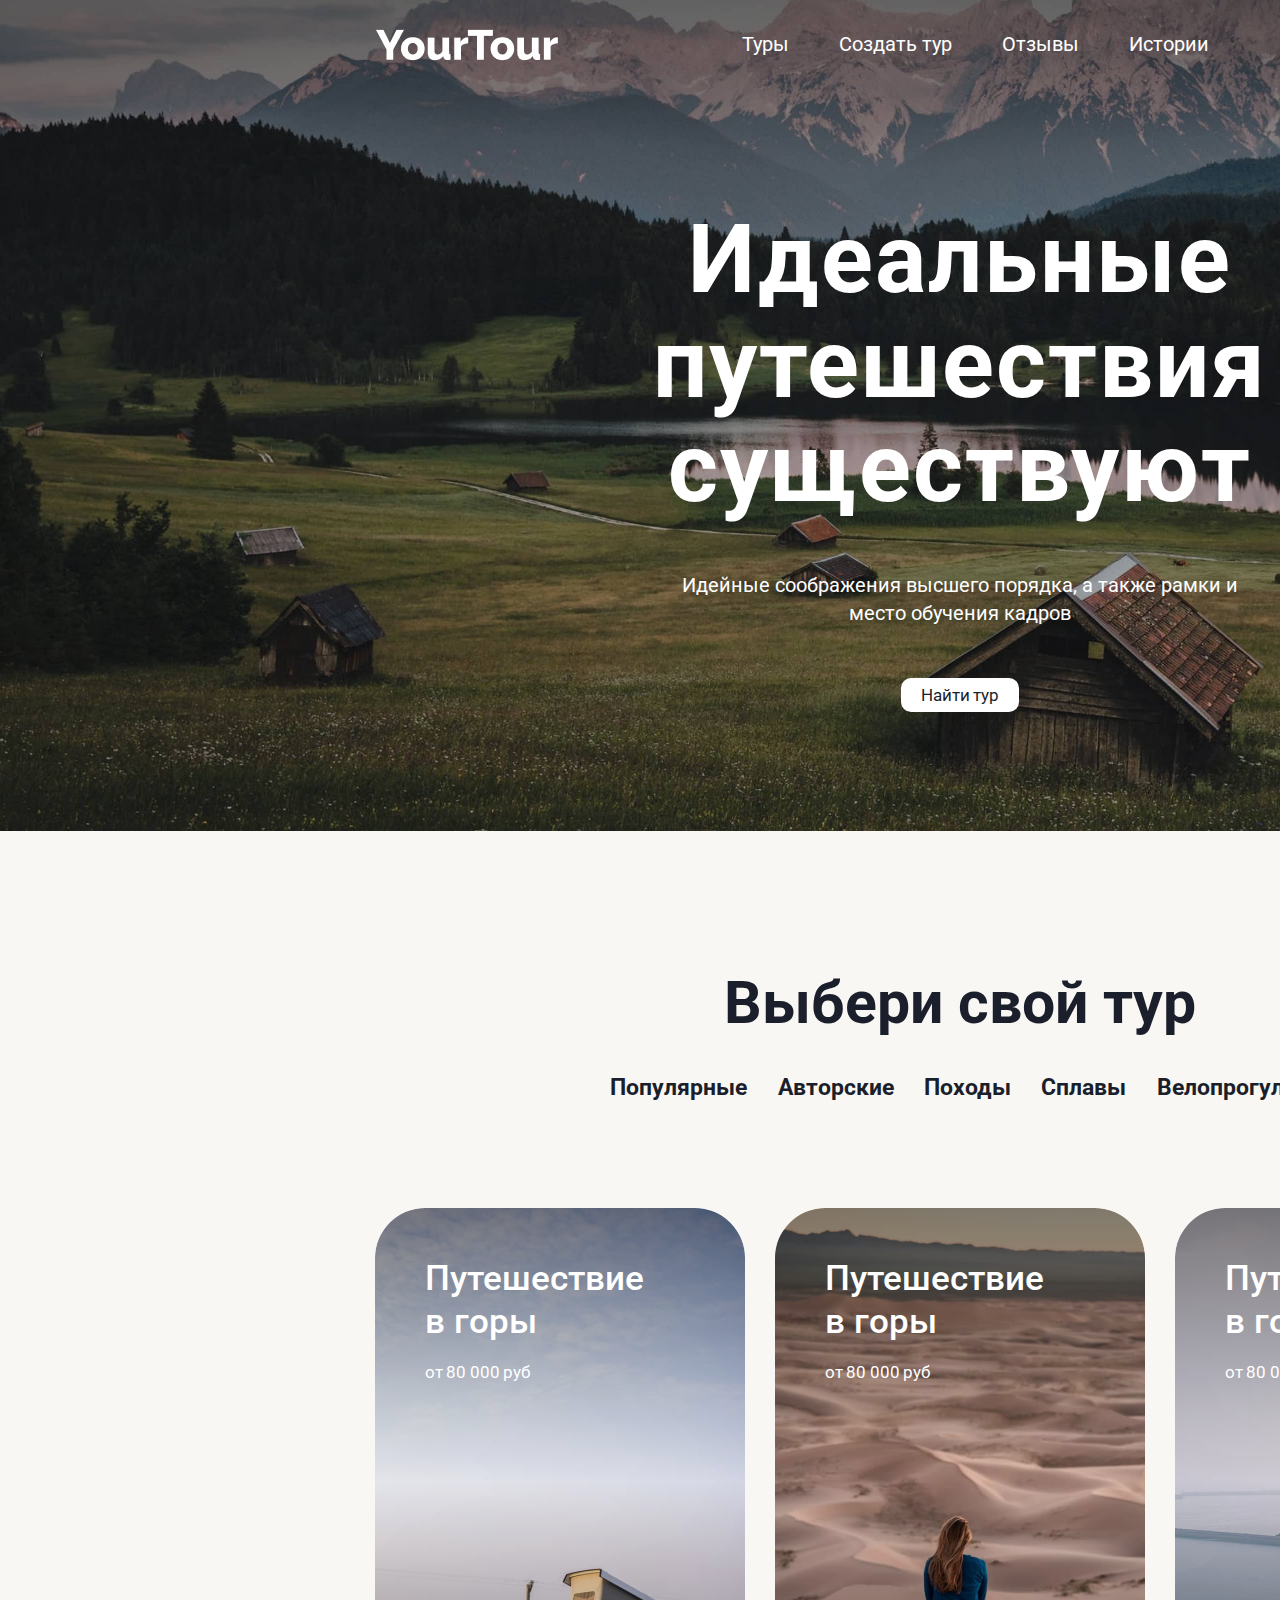
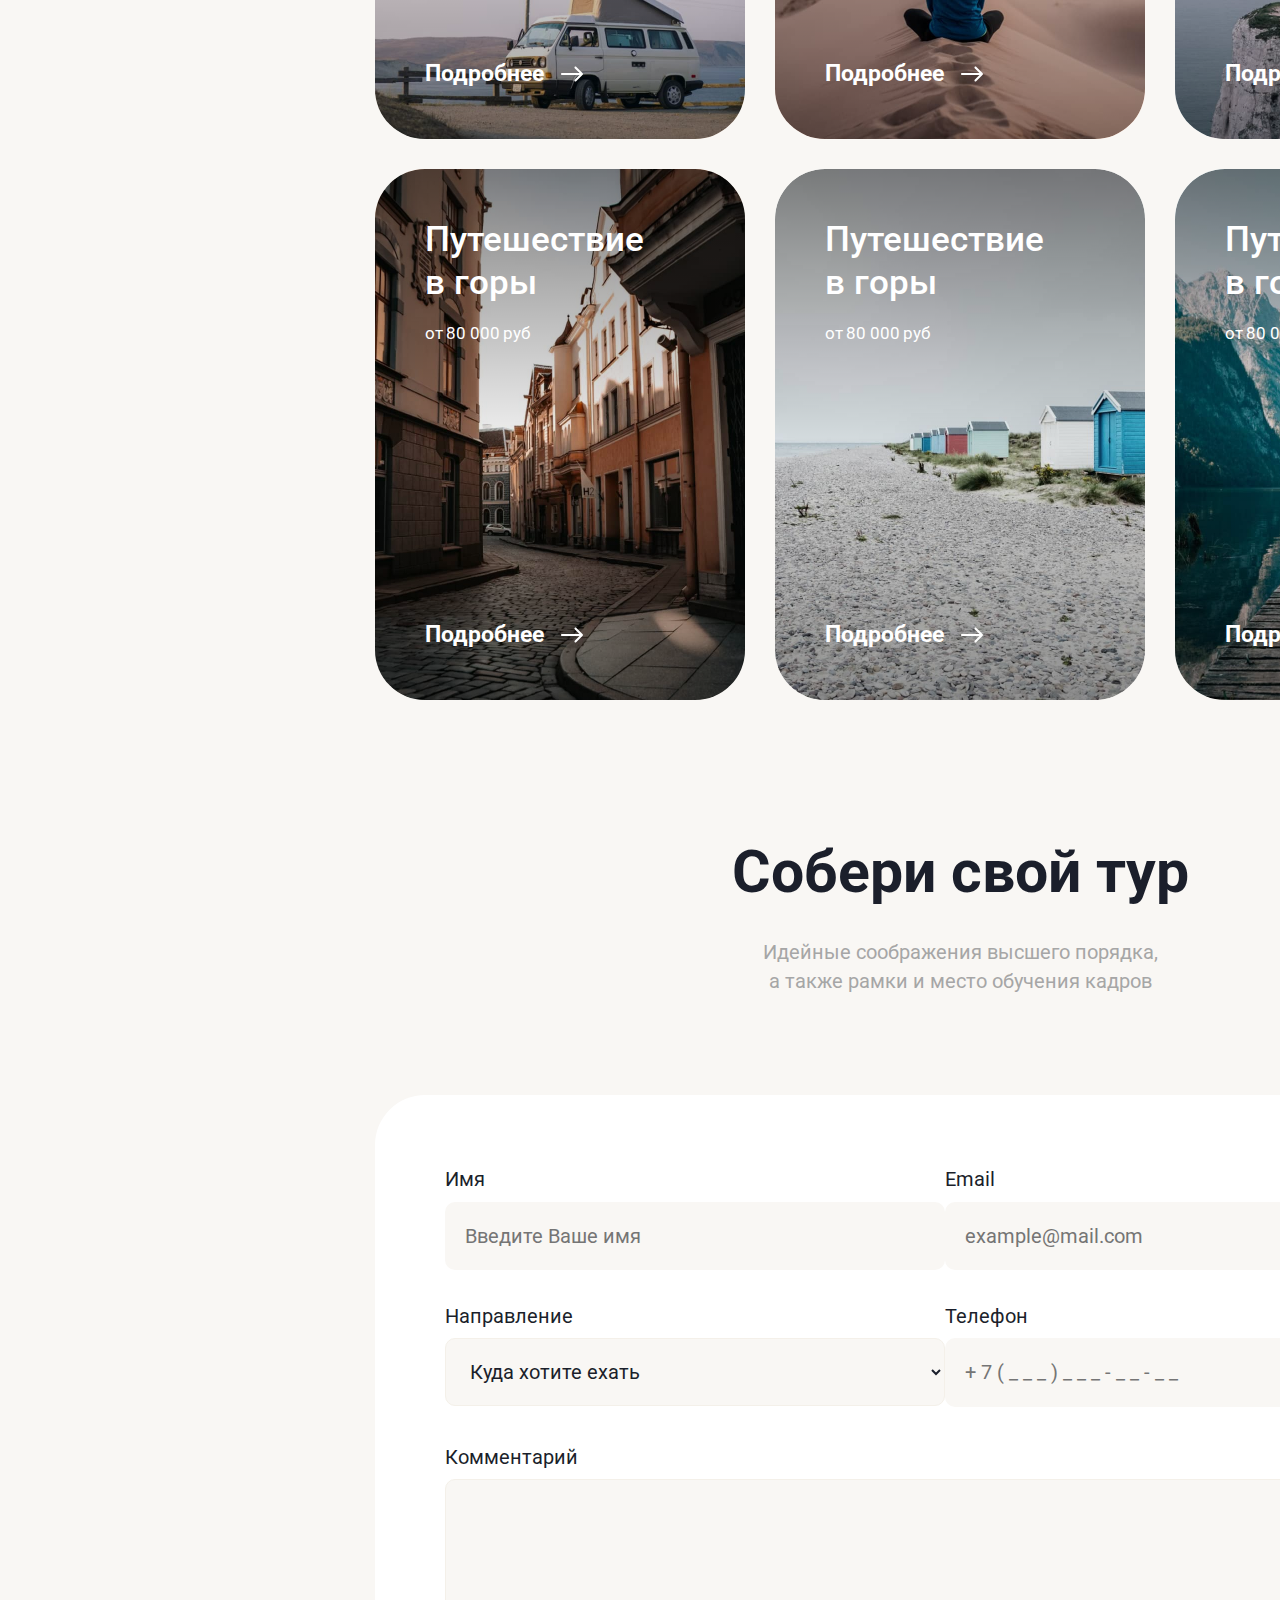
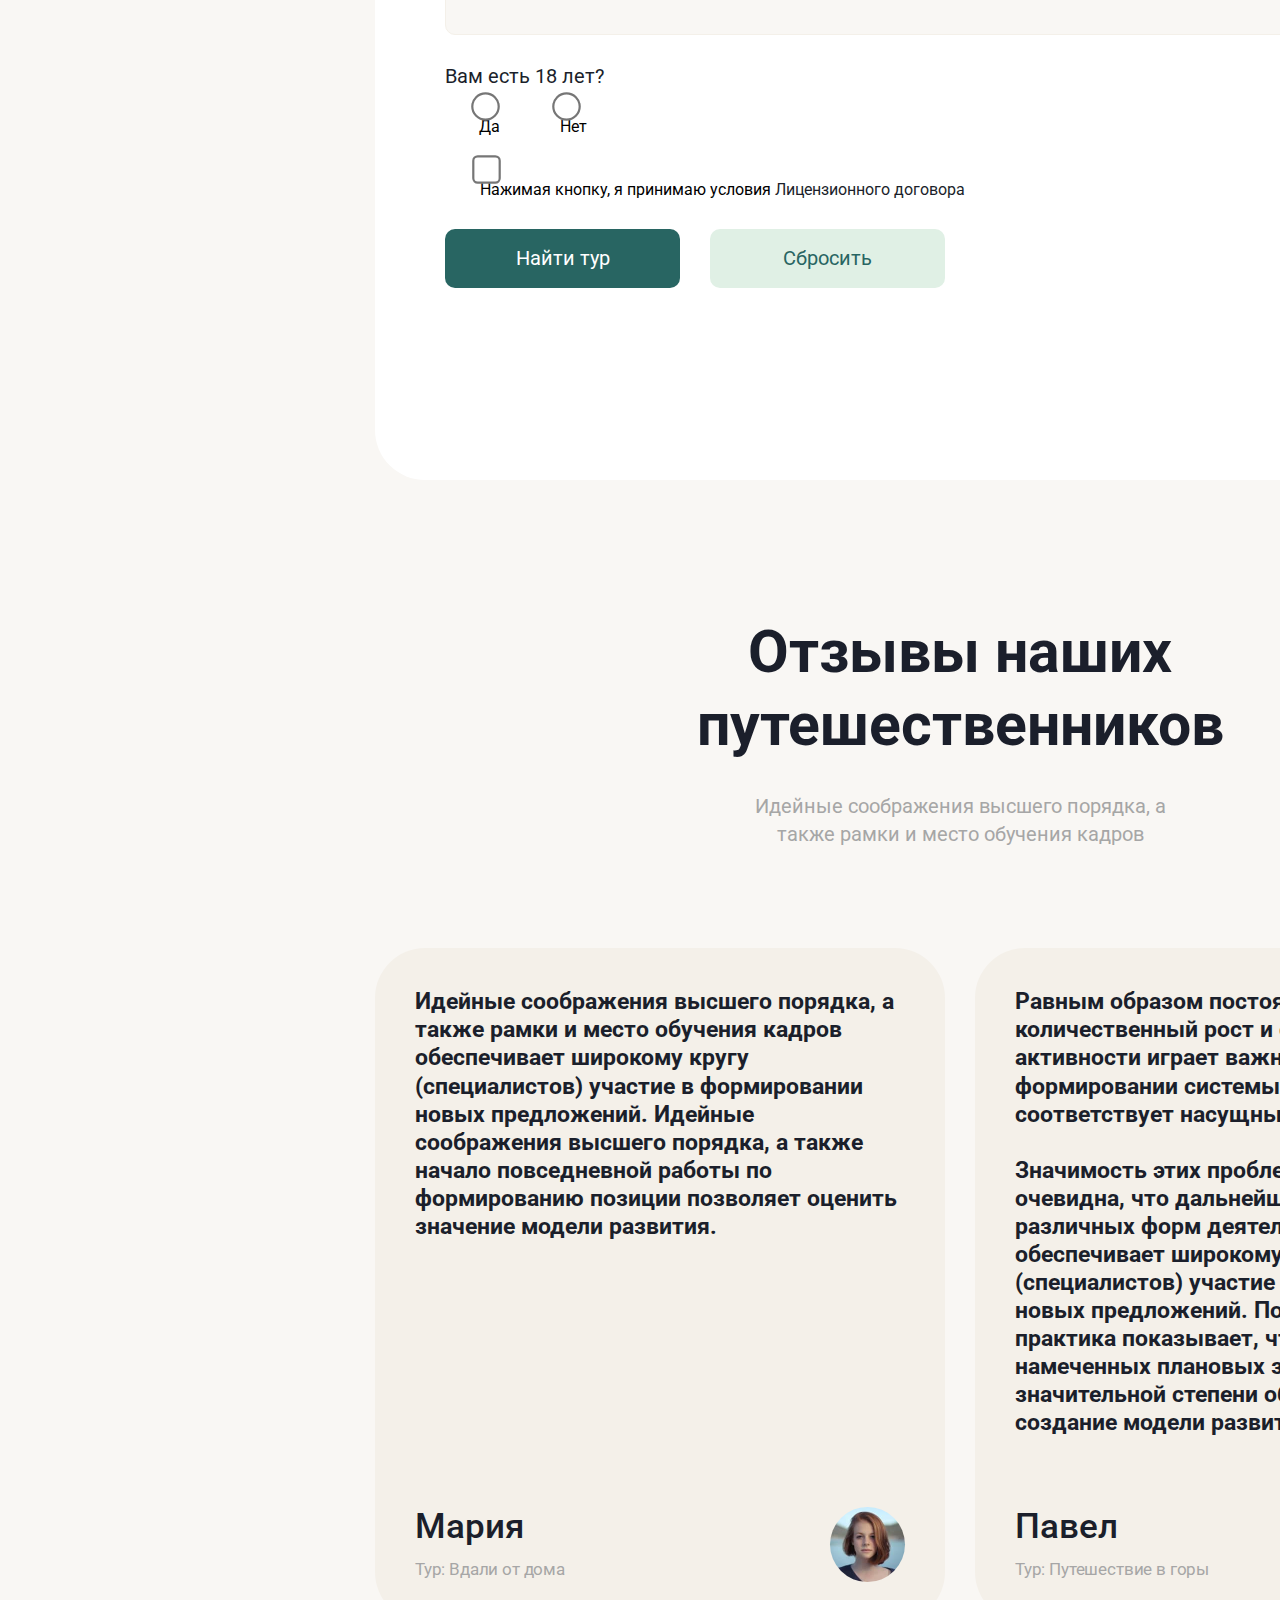
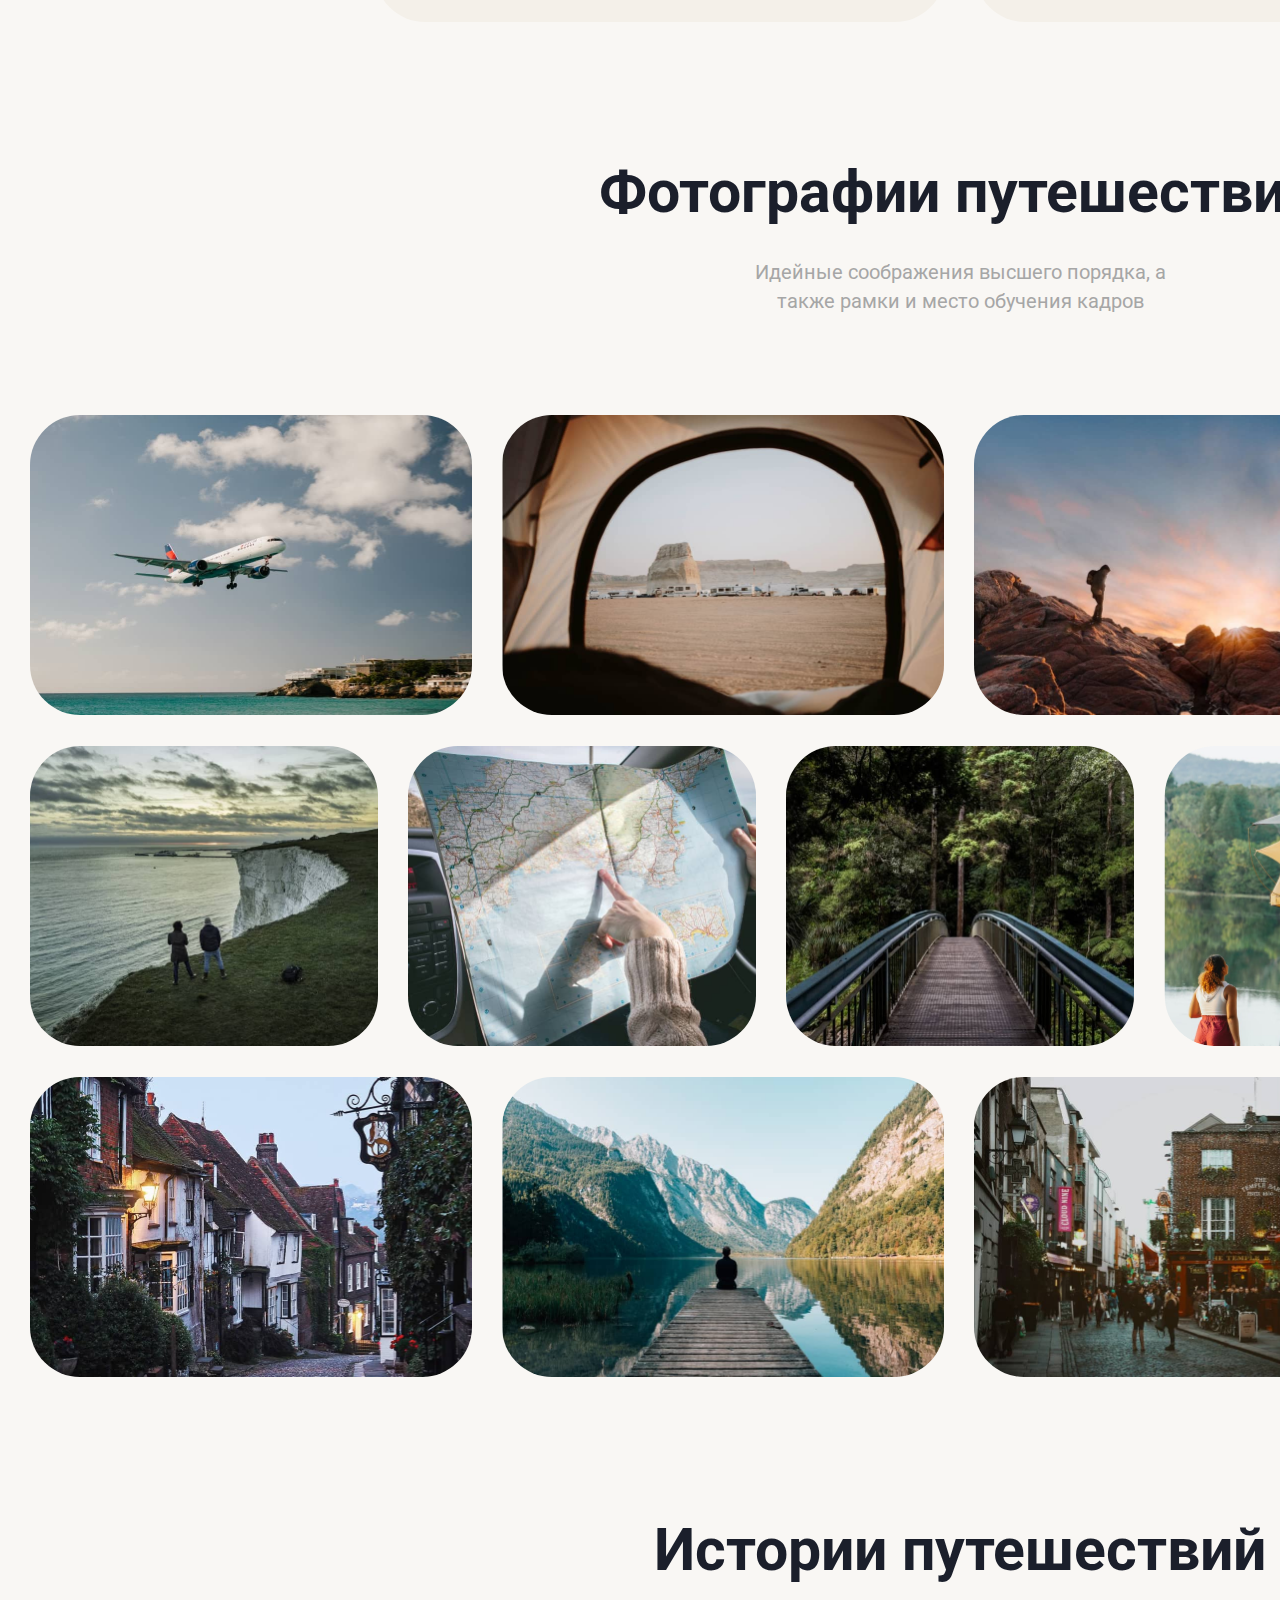
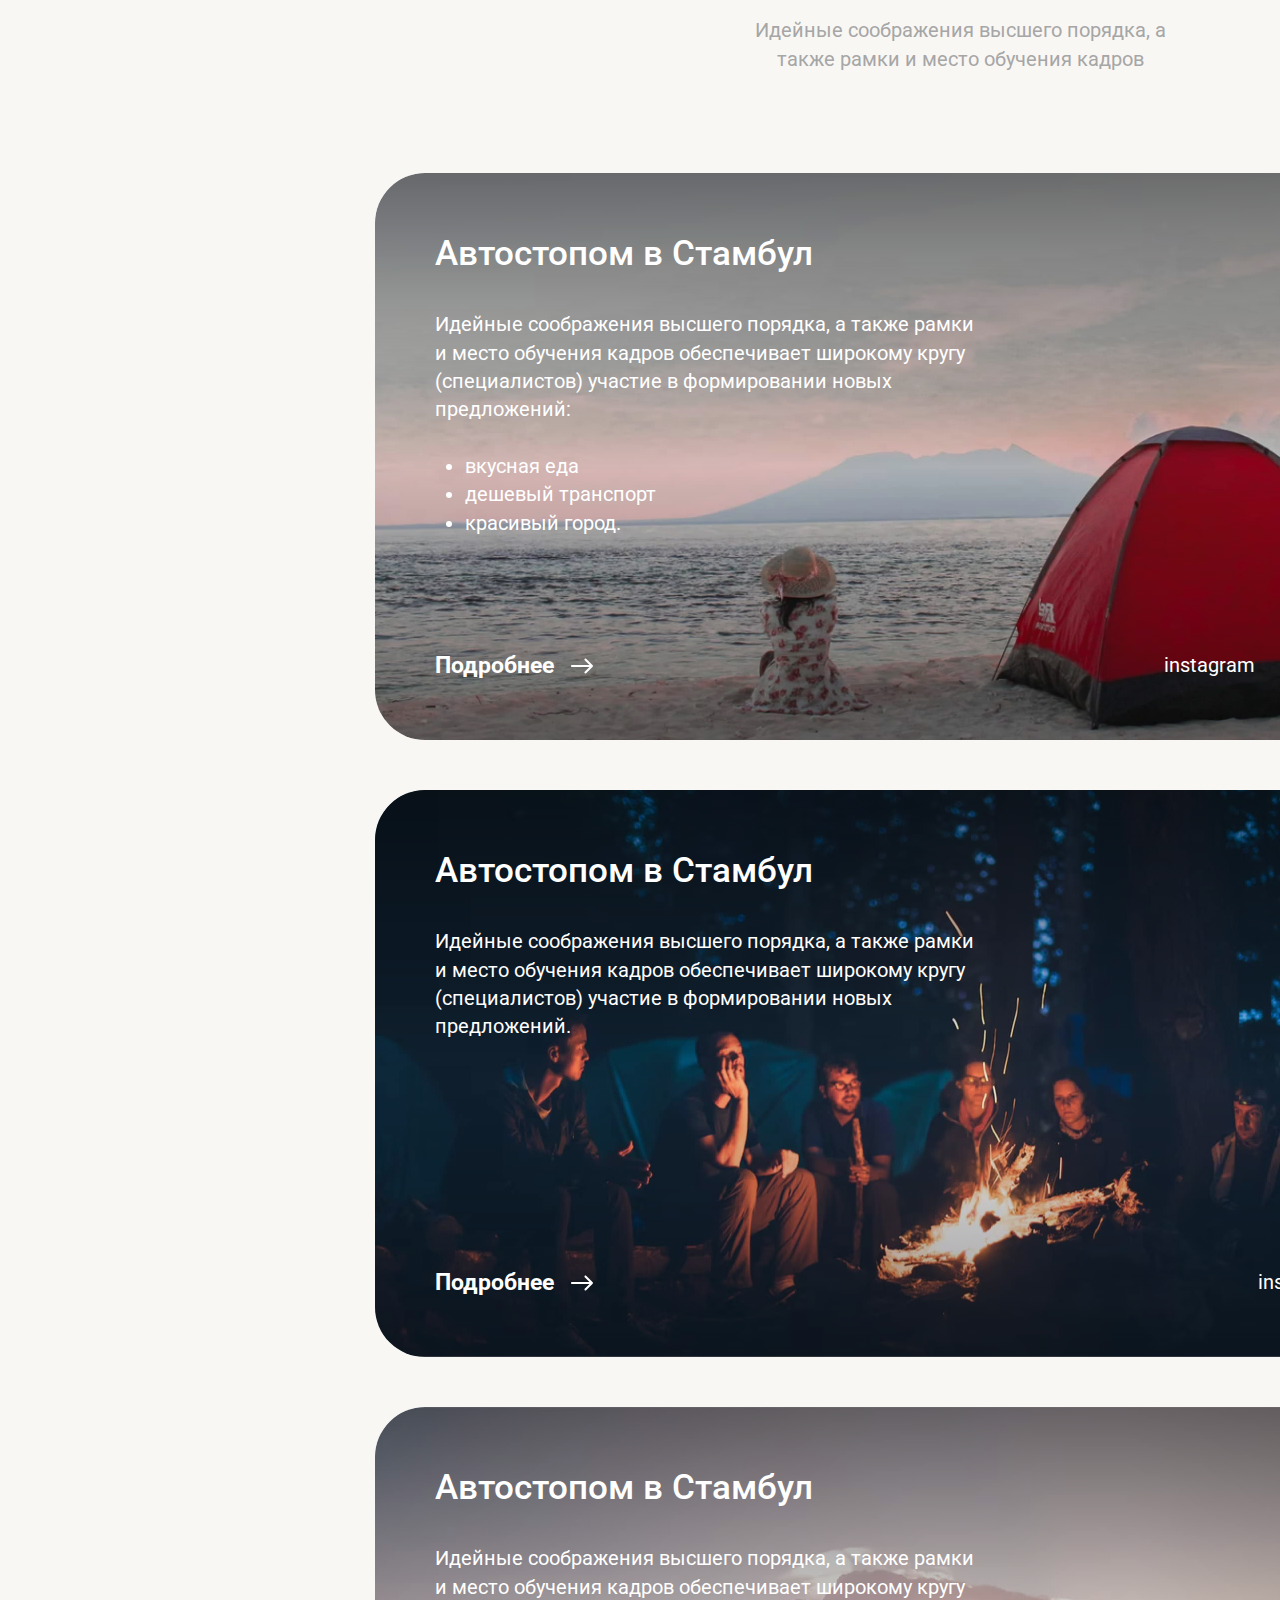
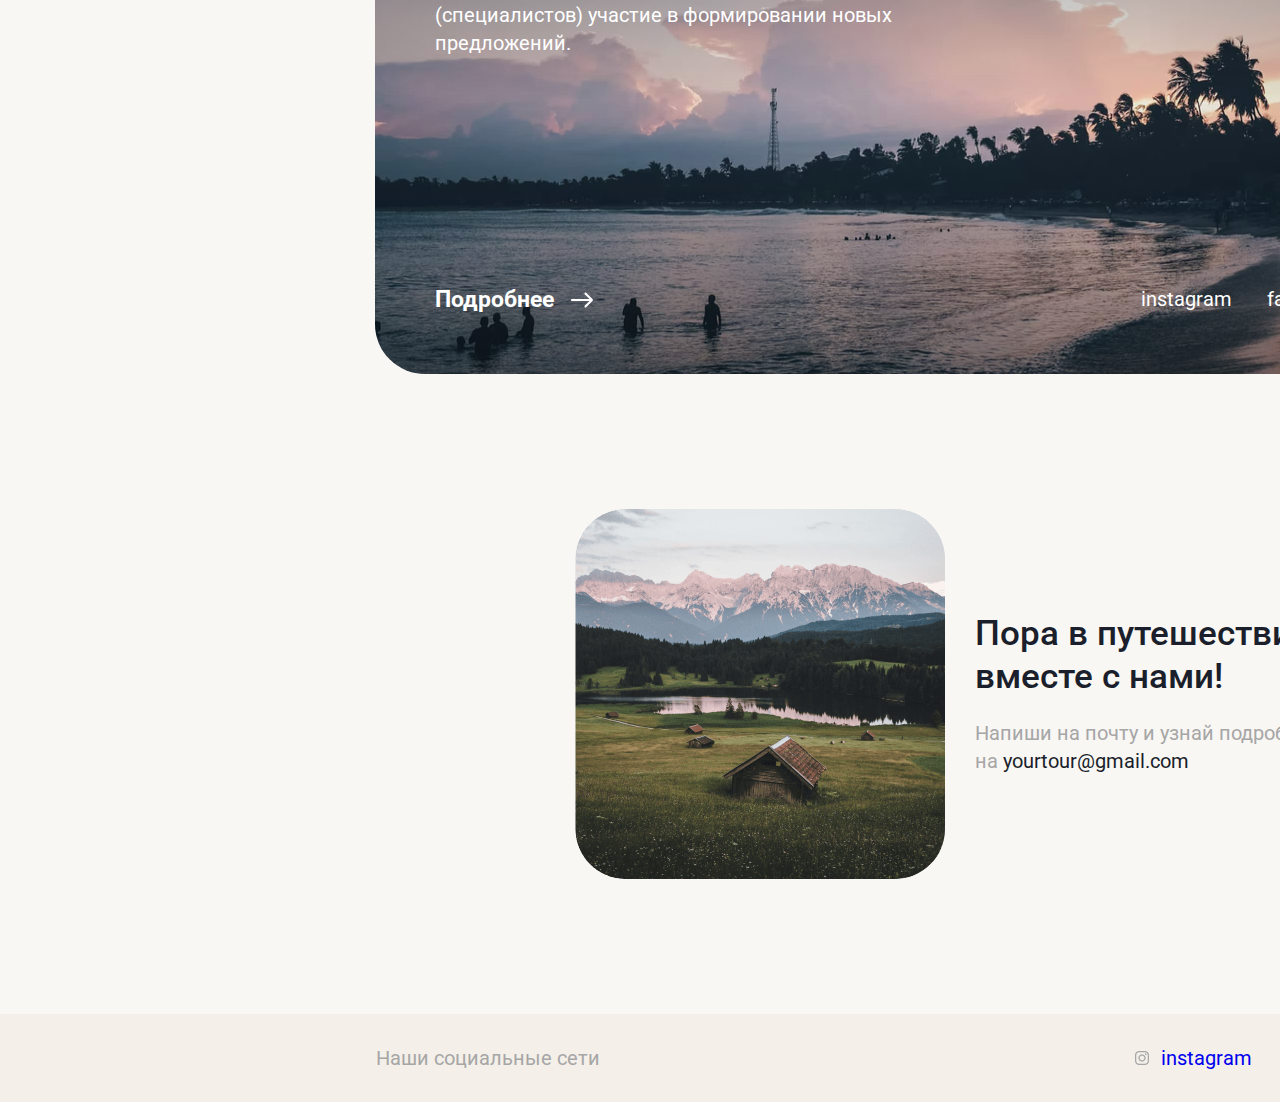
==== commit d890d3e3: "mart22" ====
--- a/index.html
+++ b/index.html
@@ -1,23 +1,27 @@
 <!DOCTYPE html>
 <html>
+
 <head>
 	<meta charset="utf-8">
 	<meta name="viewport" content="width=device-width, initial-scale=1.0, maximum-scale=1.0, user-scalable=0">
-	<link rel="stylesheet" type="text/css" href="style.css">
+	<link rel="stylesheet" type="text/css" href="css/style.css">
 	<meta charset="utf-8">
 	<!-- Отключает формирование ссылки у номера телефона на IOS -->
 	<meta name="format-detection" content="telephone=no">
 	<title>Travels</title>
 	<!-- Fonts -->
 	<link rel="preconnect" href="https://fonts.googleapis.com">
-<link rel="preconnect" href="https://fonts.gstatic.com" crossorigin>
-<link href="https://fonts.googleapis.com/css2?family=Roboto:wght@400;500;700&display=swap" rel="stylesheet">
-<title>Сайт для выбора туров</title>
+	<link rel="preconnect" href="https://fonts.gstatic.com" crossorigin>
+	<link rel="icon" href="img/icons/favicon.png">
+	<link href="https://fonts.googleapis.com/css2?family=Roboto:wght@400;500;700&display=swap" rel="stylesheet">
+	<title>Сайт для выбора туров</title>
+
 
 	<!-- SEO-тэги -->
-	<meta name="description" content="Пора в путешествие вместе с нами!">
+	<meta name="description" content="kein Krieg">
 	<meta name="keywords" content="путешествие">
 </head>
+
 <body>
 	<div class="container">
 		<!-------------- START HEADER ------------------------->
@@ -25,368 +29,426 @@
 
 			<nav class="nav">
 				<div class="nav__row">
-				<div class="logo"><img src="img/icons/YourTour.png"></div>
-				<ul class="menu">
-					<li class="menu__item"><a href="#">Туры</a></li>
-					<li class="menu__item"><a href="#">Создать тур</a></li>
-					<li class="menu__item"><a href="#">Отзывы</a></li>
-					<li class="menu__item"><a href="#">Истории</a></li>
-					
-				</ul>
-				<span class="telephone">+7 999 999 99 99</span>
-			</div>
+					<div class="logo"><img src="img/icons/YourTour.png"></div>
+					<ul class="menu">
+						<li class="menu__item"><a href="#">Туры</a></li>
+						<li class="menu__item"><a href="#">Создать тур</a></li>
+						<li class="menu__item"><a href="#">Отзывы</a></li>
+						<li class="menu__item"><a href="#">Истории</a></li>
+
+					</ul>
+					<a href="tel:+79999999999" class="telephone">+7 999 999 99 99</a>
+				</div>
 			</nav>
 			<div class="wrap-title">
-			<h1 class="wrap-title__title">Идеальные путешествия существуют</h1>
-		</div>
+				<h1 class="wrap-title__title">Идеальные путешествия существуют</h1>
+			</div>
 			<div class="subtitle">Идейные соображения высшего порядка, а также рамки и место обучения кадров</div>
 			<div class="header-button"><a href="#choose">Найти тур</a></div>
 		</header>
-	</header>
-
-	<!-------------------------- END HEADER ---------------------------------->
-
-
-
-	<!---------------- START CHOOSE TOUR ----------------------->
-	<main class="main">
-		<section class="chooseTour" id="choose">
-			<header class="chooseTour__header">
-			<div class="chooseTour__title-wrap"><h2 class="chooseTour__title">Выбери свой тур</h2></div>
-			<ul class="chooseTour__filter-list">
-				<li class="filter-list__item"><a href="#">Популярные</a></li>
-				<li class="filter-list__item"><a href="#">Авторские</a></li>
-				<li class="filter-list__item"><a href="#">Походы</a></li>
-				<li class="filter-list__item"><a href="#">Сплавы</a></li>
-				<li class="filter-list__item"><a href="#">Велопрогулки</a></li>
-			</ul>
-		
 		</header>
-			<div class="chooseTour__insert-wrap">
-				<div class="chooseTour__insert insert1">
-					<img src="img/tour/card tour photo-1.jpg">
-					<header class="insert-header">
-						<h3>Путешествие в горы</h3>
-						<div class="insert-price">
-							<span>от 80 000 руб</span>
-						</div>
-					</header>
-					<footer class="footInsert">
-						<a href="#"><span>Подробнее</span>
-						<img src="img/icons/arrow bt.svg" class="insertArrow"></a>
-					</footer>
-				</div>
-
-
-				<div class="chooseTour__insert insert2">
-					<img src="img/tour/card tour photo-2.jpg">
-					<header class="insert-header">
-						<h3>Путешествие в горы</h3>
-						<div class="insert-price">
-							<span>от 80 000 руб</span>
-						</div>
-					</header>
-					<footer class="footInsert">
-						<a href="#"><span>Подробнее</span>
-						<img src="img/icons/arrow bt.svg" class="insertArrow"></a>
-					</footer>
-				</div>
-
-
-				<div class="chooseTour__insert insert3">
-					<img src="img/tour/card tour photo-3.jpg">
-					<header class="insert-header">
-						<h3>Путешествие в горы</h3>
-						<div class="insert-price">
-							<span>от 80 000 руб</span>
-						</div>
-					</header>
-					<footer class="footInsert">
-						<a href="#"><span>Подробнее</span>
-						<img src="img/icons/arrow bt.svg" class="insertArrow"></a>
-					</footer>
-				</div>
-
-
-
-				<div class="chooseTour__insert insert4">
-					<img src="img/tour/card tour photo-4.jpg">
-					<header class="insert-header">
-						<h3>Путешествие в горы</h3>
-						<div class="insert-price">
-							<span>от 80 000 руб</span>
-						</div>
-					</header>
-					<footer class="footInsert">
-						<a href="#"><span>Подробнее</span>
-						<img src="img/icons/arrow bt.svg" class="insertArrow"></a>
-					</footer>
-				</div>
-
-
-				<div class="chooseTour__insert insert5">
-					<img src="img/tour/card tour photo-5.jpg">
-					<header class="insert-header">
-						<h3>Путешествие в горы</h3>
-						<div class="insert-price">
-							<span>от 80 000 руб</span>
-						</div>
-					</header>
-					<footer class="footInsert">
-						<a href="#"><span>Подробнее</span>
-						<img src="img/icons/arrow bt.svg" class="insertArrow"></a>
-					</footer>
-				</div>
-
-				<div class="chooseTour__insert insert6">
-					<img src="img/tour/card tour photo-6.jpg">
-					<header class="insert-header">
-						<h3>Путешествие в горы</h3>
-						<div class="insert-price">
-							<span>от 80 000 руб</span>
-						</div>
-					</header>
-					<footer class="footInsert">
-						<a href="#"><span>Подробнее</span>
-						<img src="img/icons/arrow bt.svg" class="insertArrow"></a>
-					</footer>
-				</div>
-				
-			</div>            
-		</section>
-
-		<!-------------------------------------------------------------------------------------------- END CHOOSE TOUR -------------------------->
-
-		<!----------------------------------------------------------------------------------------START SET UP YOUR TOUR!  -------------------------->
-		<section class="setupTour">
-			<header class="setupTour__header">
-				<div class="setupTour__title-wrap"><h2>Собери свой тур</h2></div>
-				<div class="setupTour__subtitle"><p>Идейные соображения высшего порядка,<br> а также рамки и место обучения кадров</p></div>
-			</header>
-
-			<div class="setupTour__form-wrap">
-				<form action="#" method="post" class="form" id="formSetUp">
-					<div class="input-conteiner">
-						<div class="input-column1">
-					<label>
-						<p>Имя</p>
-					<input type="text" name="" placeholder="Введите Ваше имя" autofocus required></label>
-
-					<label class="em-lab">
-						<p>Email</p>
-					<input type="email" name="" placeholder="example@mail.com" required></label>
-					<label>
-						<p>Дата от</p>
-					<input type="date" name="" required></label>
-						</div>
-						<div class="input-column2">
-					<label>
-						<p>Направление</p>
-					<select  name="" form="formSetUp" required>
-							<option value="" disabled selected>Куда хотите ехать</option>
-							<option value="Туда">Туда</option>
-							<option value="Сюда">Сюда</option>
-							</select>
+
+		<!-------------------------- END HEADER ---------------------------------->
+
+
+
+		<!---------------- START CHOOSE TOUR ----------------------->
+		<main class="main">
+			<section class="chooseTour" id="choose">
+				<header class="chooseTour__header">
+					<div class="chooseTour__title-wrap">
+						<h2 class="chooseTour__title">Выбери свой тур</h2>
+					</div>
+					<ul class="chooseTour__filter-list">
+						<li class="filter-list__item"><a href="#">Популярные</a></li>
+						<li class="filter-list__item"><a href="#">Авторские</a></li>
+						<li class="filter-list__item"><a href="#">Походы</a></li>
+						<li class="filter-list__item"><a href="#">Сплавы</a></li>
+						<li class="filter-list__item"><a href="#">Велопрогулки</a></li>
+					</ul>
+
+				</header>
+				<div class="chooseTour__insert-wrap">
+					<div class="chooseTour__insert insert1">
+						<img src="img/tour/card tour photo-1.jpg">
+						<header class="insert-header">
+							<h3>Путешествие в горы</h3>
+							<div class="insert-price">
+								<span>от 80 000 руб</span>
+							</div>
+						</header>
+						<footer class="footInsert" id="trv-link">
+							<a href="#"><span>Подробнее</span>
+								<img src="img/icons/arrow bt.svg" class="insertArrow"></a>
+						</footer>
+					</div>
+
+
+					<div class="chooseTour__insert insert2">
+						<img src="img/tour/card tour photo-2.jpg">
+						<header class="insert-header">
+							<h3>Путешествие в горы</h3>
+							<div class="insert-price">
+								<span>от 80 000 руб</span>
+							</div>
+						</header>
+						<footer class="footInsert" id="trv-link">
+							<a href="#"><span>Подробнее</span>
+								<img src="img/icons/arrow bt.svg" class="insertArrow"></a>
+						</footer>
+					</div>
+
+
+					<div class="chooseTour__insert insert3">
+						<img src="img/tour/card tour photo-3.jpg">
+						<header class="insert-header">
+							<h3>Путешествие в горы</h3>
+							<div class="insert-price">
+								<span>от 80 000 руб</span>
+							</div>
+						</header>
+						<footer class="footInsert" id="trv-link">
+							<a href="#"><span>Подробнее</span>
+								<img src="img/icons/arrow bt.svg" class="insertArrow"></a>
+						</footer>
+					</div>
+
+
+
+					<div class="chooseTour__insert insert4">
+						<img src="img/tour/card tour photo-4.jpg">
+						<header class="insert-header">
+							<h3>Путешествие в горы</h3>
+							<div class="insert-price">
+								<span>от 80 000 руб</span>
+							</div>
+						</header>
+						<footer class="footInsert" id="trv-link">
+							<a href="#"><span>Подробнее</span>
+								<img src="img/icons/arrow bt.svg" class="insertArrow"></a>
+						</footer>
+					</div>
+
+
+					<div class="chooseTour__insert insert5">
+						<img src="img/tour/card tour photo-5.jpg">
+						<header class="insert-header">
+							<h3>Путешествие в горы</h3>
+							<div class="insert-price">
+								<span>от 80 000 руб</span>
+							</div>
+						</header>
+						<footer class="footInsert" id="trv-link">
+							<a href="#"><span>Подробнее</span>
+								<img src="img/icons/arrow bt.svg" class="insertArrow"></a>
+						</footer>
+					</div>
+
+					<div class="chooseTour__insert insert6">
+						<img src="img/tour/card tour photo-6.jpg">
+						<header class="insert-header">
+							<h3>Путешествие в горы</h3>
+							<div class="insert-price">
+								<span>от 80 000 руб</span>
+							</div>
+						</header>
+						<footer class="footInsert" id="trv-link">
+							<a href="#"><span>Подробнее</span>
+								<img src="img/icons/arrow bt.svg" class="insertArrow"></a>
+						</footer>
+					</div>
+
+				</div>
+			</section>
+
+			<!-------------------------------------------------------------------------------------------- END CHOOSE TOUR -------------------------->
+
+			<!----------------------------------------------------------------------------------------START SET UP YOUR TOUR!  -------------------------->
+			<section class="setupTour">
+				<header class="setupTour__header">
+					<div class="setupTour__title-wrap">
+						<h2>Собери свой тур</h2>
+					</div>
+					<div class="setupTour__subtitle">
+						<p>Идейные соображения высшего порядка,<br> а также рамки и место обучения кадров</p>
+					</div>
+				</header>
+
+				<div class="setupTour__form-wrap" style="max-width: 100%;">
+					<form action="#" method="post" class="form" id="formSetUp">
+						<div class="input-conteiner">
+						
+								<div class="rowDog">
+								<label>
+									<p>Имя</p>
+									<input type="text" name="" placeholder="Введите Ваше имя"  required>
+								</label>
+								<label>
+									<p>Направление</p>
+										<div class="select-wrapp">
+											<select name="" form="formSetUp" required>
+												<option value="" disabled selected hidden>Куда хотите ехать</option>
+												<option value="Туда">Туда</option>
+												<option value="Сюда">Сюда</option>
+											</select>
+									</div>
+								</label>
+							</div>	
+							<div class="rowDog2">
+								<label class="em-lab">
+									<p>Email</p>
+									<input type="email" name="" placeholder="example@mail.com" required>
+								</label>
+								<label>
+									<p>Телефон</p>
+									<input type="tel" pattern="[0-9]" name="tel" placeholder="+ 7 ( _ _ _ ) _ _ _ - _ _ - _ _" required>
+								</label>
+							</div>
+							<div class="rowDog3">
+								<label class="data-lab">
+									<p>Дата от</p>
+									<input type="date" name="" required>
+								</label>
+							
+								
+								
+								<label>
+									<p>Дата до</p>
+									<input type="date" name="" required>
+								</label>
+							</div>
+							
+						</div>
+						<label>
+							<p>Комментарий</p>
+							<textarea rows="4" cols="97"></textarea>
 						</label>
-						<label>
-							<p>Телефон</p>
-							<input type="tel" name="tel" placeholder="+ 7 ( _ _ _ ) _ _ _ - _ _ - _ _" required>
-						</label>						
-						<label>
-						<p>Дата до</p>
-					<input type="date" name="" required></label>
-
-					</label>
-					</div>
-					</div>
-					<label>
-						<p>Комментарий</p>
-						<textarea rows="4" cols="97"></textarea>
-					</label>
-					<div class="years-form">
-						<p>Вам есть 18 лет?</p>
-						<div class="years-form__radio-wrap">
-							<div class="radio-yes">
-						<input type="radio" name="years" id="years-yes" value="1"><label for="years-yes"><p>Да</p></label>
-					</div>
-					<div class="radio-no">
-						<input type="radio" name="years" id="years-no" value="0"><label for="years-no"><p>Нет</p></label>
-						</div>
-						</div>
-					</div>
-					<div class="checkbox-wrap">
-						<input type="checkbox"  name="checkbox" id="check-license"> <label for="check-license"><p>Нажимая кнопку, я принимаю условия <a href="#">Лицензионного договора</a></p></label>
-					</div>
-					<div class="formSetUp__button-wrap">
-						<input type="button"  id="search" value="Найти тур">
-						<input type="button" value="Сбросить" class="reset">
-					</div>
-				</form>
-			</div>
-		</section>
-		<!----------------------------------------------------------------------------------------------------------------------- END SET UP YOUR TOUR -------------------------------------->
+						<div class="years-form">
+							<p>Вам есть 18 лет?</p>
+							<div class="years-form__radio-wrap">
+								<div class="radio-yes">
+									<label>
+									<input type="radio" name="years" id="years-yes" value="1" class="real-radio">
+									
+									<div class="custom-radio"></div>
+									<span>Да</span>		
+									</label>
+								</div>
+								<div class="radio-no">
+									<label>
+									<input type="radio" name="years" id="years-no" value="0" class="real-radio">
+										
+									<div class="custom-radio"></div>
+									<span>Нет</span>	
+									</label>
+								</div>
+							</div>
+						</div>
+						<div class="checkbox-wrap">
+							<label>
+							<input type="checkbox" name="checkbox"  class="check-real"> 
+								<div class="custom-check"></div>
+								<span>Нажимая кнопку, я принимаю условия <a href="#">Лицензионного договора</a></span>
+							</label>
+						</div>
+						<div class="formSetUp__button-wrap">
+							<input type="button" id="search" value="Найти тур">
+							<input type="button" value="Сбросить" class="reset">
+						</div>
+					</form>
+				</div>
+			</section>
+			<!----------------------------------------------------------------------------------------------------------------------- END SET UP YOUR TOUR -------------------------------------->
 
 
 			<!-------------------------------------------------------------------------------REVIEWS  ------------------------------------------>
-		<section class="reviews">
-			<header class="reviews__header">
-				<div class="reviews__title"><h2>Отзывы наших путешественников</h2></div>
-				<div class="reviews__subtitle"><p>Идейные соображения высшего порядка, а также рамки и место обучения кадров</p></div>
-			</header>
-			<div class="reviews__container">
-				<div class="reviews__card">
-					<p>Идейные соображения высшего порядка, а также рамки и место обучения кадров обеспечивает широкому кругу (специалистов) участие в формировании новых предложений. Идейные соображения высшего порядка, а также начало повседневной работы по формированию позиции позволяет оценить значение модели развития.</p>
-					<div class="card__footer">
-						<div class="reviews__title-foot-wrap">
-						<h3>Мария</h3>
-						<div class="card__footer__sub">Тур: Вдали от дома </div>
-					</div>
-						<div class="img-review review1"></div>
-					</div>
-				</div>
-				<div class="reviews__card"><p>Равным образом постоянный количественный рост и сфера нашей активности играет важную роль в формировании системы обучения кадров, соответствует насущным потребностям.
-					<br><br>
-Значимость этих проблем настолько очевидна, что дальнейшее развитие различных форм деятельности обеспечивает широкому кругу (специалистов) участие в формировании новых предложений. Повседневная практика показывает, что реализация намеченных плановых заданий в значительной степени обуславливает создание модели развития.</p>
-<div class="card__footer">
-	<div class="reviews__title-foot-wrap">
-	<h3>Павел</h3>
-	<div class="card__footer__sub">Тур: Путешествие в горы</div>
-</div>
-	<div class="img-review review2"></div>
-</div>
-			</div>
-
-			</div>
-		</section>
-		<!--------------------------------------------------------------------------------------------------------------------------------------------------------------- END REVIEWS ------------------------------------------------------->
-
-
-		<!--------------------------------------------------------------------------------------- START TRAVEL PHOTOS ----------------------------------------------------------------------------------------->
-		<section class="travelPhotos">
-			<header class="travelPhotos__header-wrap">
-				<h2>Фотографии путешествий</h2>
-				<div class="travelPhotos__sub"><p>Идейные соображения высшего порядка, а также рамки и место обучения кадров</p></div>
-			</header>
-			<div class="travelPhotos__conteiner">
-				<div class="travelPhotos__row row1">
-					<div class="photo trip-1">
-						
-					</div>
-					<div class="photo trip-2"></div>
-					<div class="photo trip-3"></div>
-					<div class="photo trip-4"></div>
-				</div>
-				<div class="travelPhotos__row row2">
-					<div class="photo trip-5"></div>
-					<div class="photo trip-6"></div>
-					<div class="photo trip-7"></div>
-					<div class="photo trip-8"></div>
-					<div class="photo trip-9"></div>
-				</div>
-				<div class="travelPhotos__row row3">
-					<div class="photo trip-10"></div>
-					<div class="photo trip-11"></div>
-					<div class="photo trip-12"></div>
-					<div class="photo trip-13"></div>
-				</div>
-			</div>
-		</section>
-		<section class="history">
-			<header class="history__header">
-				<h2>Истории путешествий</h2>
-				<div class="history__sub">Идейные соображения высшего порядка, а также рамки и место обучения кадров</div>
-			</header>
-
-			<!----------------------------- card one ----------------------------->
-			<div class="history__card">
-				<img src="img/history_trip/story photo-1.jpg">
-				<div class="description-wrap">
-					<h3>Автостопом в Стамбул</h3>
-					<div class="description"><p>Идейные соображения высшего порядка, а также рамки и место обучения кадров обеспечивает широкому кругу (специалистов) участие в формировании новых предложений:
-						<ul>
-							<li>вкусная еда</li>
-							<li>дешевый транспорт</li>
-							<li>красивый город.</li></ul></p></div>
-				</div>
-				<div class="social">
-					<div class="footInsert" id="history-insert">
-					<a href="#"><span>Подробнее</span>
-						<img src="img/icons/arrow bt.svg" class="insertArrow"></a> </div>
+			<section class="reviews">
+				<header class="reviews__header">
+					<div class="reviews__title">
+						<h2>Отзывы наших путешественников</h2>
+					</div>
+					<div class="reviews__subtitle">
+						<p>Идейные соображения высшего порядка, а также рамки и место обучения кадров</p>
+					</div>
+				</header>
+				<div class="reviews__container">
+					<div class="reviews__card">
+						<p>Идейные соображения высшего порядка, а также рамки и место обучения кадров обеспечивает
+							широкому кругу (специалистов) участие в формировании новых предложений. Идейные соображения
+							высшего порядка, а также начало повседневной работы по формированию позиции позволяет
+							оценить значение модели развития.</p>
+						<div class="card__footer">
+							<div class="reviews__title-foot-wrap">
+								<h3>Мария</h3>
+								<div class="card__footer__sub">Тур: Вдали от дома </div>
+							</div>
+							<div class="img-review review1"></div>
+						</div>
+					</div>
+					<div class="reviews__card">
+						<p>Равным образом постоянный количественный рост и сфера нашей активности играет важную роль в
+							формировании системы обучения кадров, соответствует насущным потребностям.
+							<br><br>
+							Значимость этих проблем настолько очевидна, что дальнейшее развитие различных форм
+							деятельности обеспечивает широкому кругу (специалистов) участие в формировании новых
+							предложений. Повседневная практика показывает, что реализация намеченных плановых заданий в
+							значительной степени обуславливает создание модели развития.</p>
+						<div class="card__footer">
+							<div class="reviews__title-foot-wrap">
+								<h3>Павел</h3>
+								<div class="card__footer__sub">Тур: Путешествие в горы</div>
+							</div>
+							<div class="img-review review2"></div>
+						</div>
+					</div>
+
+				</div>
+			</section>
+			<!--------------------------------------------------------------------------------------------------------------------------------------------------------------- END REVIEWS ------------------------------------------------------->
+
+
+			<!--------------------------------------------------------------------------------------- START TRAVEL PHOTOS ----------------------------------------------------------------------------------------->
+			<section class="travelPhotos">
+				<header class="travelPhotos__header-wrap">
+					<h2>Фотографии путешествий</h2>
+					<div class="travelPhotos__sub">
+						<p>Идейные соображения высшего порядка, а также рамки и место обучения кадров</p>
+					</div>
+				</header>
+				<div class="travelPhotos__conteiner">
+					<div class="travelPhotos__row row1">
+						<div class="photo trip-1">
+
+						</div>
+						<div class="photo trip-2"></div>
+						<div class="photo trip-3"></div>
+						<div class="photo trip-4"></div>
+					</div>
+					<div class="travelPhotos__row row2">
+						<div class="photo trip-5"></div>
+						<div class="photo trip-6"></div>
+						<div class="photo trip-7"></div>
+						<div class="photo trip-8"></div>
+						<div class="photo trip-9"></div>
+					</div>
+					<div class="travelPhotos__row row3">
+						<div class="photo trip-10"></div>
+						<div class="photo trip-11"></div>
+						<div class="photo trip-12"></div>
+						<div class="photo trip-13"></div>
+					</div>
+				</div>
+			</section>
+			<section class="history">
+				<header class="history__header">
+					<h2>Истории путешествий</h2>
+					<div class="history__sub">Идейные соображения высшего порядка, а также рамки и место обучения кадров
+					</div>
+				</header>
+
+				<!----------------------------- card one ----------------------------->
+				<div class="history__card">
+					<img src="img/history_trip/story photo-1.jpg">
+					<div class="description-wrap">
+						<h3>Автостопом в Стамбул</h3>
+						<div class="description">
+							<p>Идейные соображения высшего порядка, а также рамки и место обучения кадров обеспечивает
+								широкому кругу (специалистов) участие в формировании новых предложений:
+								<ul>
+									<li>вкусная еда</li>
+									<li>дешевый транспорт</li>
+									<li>красивый город.</li>
+								</ul>
+							</p>
+						</div>
+					</div>
+					<div class="social">
+						<div class="footInsert" id="history-insert">
+							<a href="#"><span>Подробнее</span>
+								<img src="img/icons/arrow bt.svg" class="insertArrow"></a> </div>
 						<div class="social__links">
 							<span><a href="#">instagram</a></span>
 							<span><a href="#">facebook</a></span>
 							<span><a href="#">YouTube</a></span>
-				</div>
-			</div>
-		</div>
-
-		<!---------------------------- card two------------------------- -->
-		<div class="history__card">
-				<img src="img/history_trip/story photo-2.jpg">
-				<div class="description-wrap">
-					<h3>Автостопом в Стамбул</h3>
-					<div class="description"><p>Идейные соображения высшего порядка, а также рамки и место обучения кадров обеспечивает широкому кругу (специалистов) участие в формировании новых предложений.</p></div>
-				</div>
-				<div class="social">
-					<div class="footInsert" id="history-insert">
-					<a href="#"><span>Подробнее</span>
-						<img src="img/icons/arrow bt.svg" class="insertArrow"></a> </div>
+						</div>
+					</div>
+				</div>
+
+				<!---------------------------- card two------------------------- -->
+				<div class="history__card">
+					<img src="img/history_trip/story photo-2.jpg">
+					<div class="description-wrap">
+						<h3>Автостопом в Стамбул</h3>
+						<div class="description">
+							<p>Идейные соображения высшего порядка, а также рамки и место обучения кадров обеспечивает
+								широкому кругу (специалистов) участие в формировании новых предложений.</p>
+						</div>
+					</div>
+					<div class="social">
+						<div class="footInsert" id="history-insert">
+							<a href="#"><span>Подробнее</span>
+								<img src="img/icons/arrow bt.svg" class="insertArrow"></a> </div>
 						<div class="social__links">
 							<span><a href="#">instagram</a></span>
-							<span><a href="#">ВКонтакте</a></span>							
-				</div>
-			</div>
-		</div>
-		<!-------------------------- card three ---------------------------------------------------->
-		<div class="history__card">
-				<img src="img/history_trip/story photo-3.jpg">
-				<div class="description-wrap">
-					<h3>Автостопом в Стамбул</h3>
-					<div class="description"><p>Идейные соображения высшего порядка, а также рамки и место обучения кадров обеспечивает широкому кругу (специалистов) участие в формировании новых предложений.</p></div>
-				</div>
-				<div class="social">
-					<div class="footInsert" id="history-insert">
-					<a href="#"><span>Подробнее</span>
-						<img src="img/icons/arrow bt.svg" class="insertArrow"></a> </div>
+							<span><a href="#">ВКонтакте</a></span>
+						</div>
+					</div>
+				</div>
+				<!-------------------------- card three ---------------------------------------------------->
+				<div class="history__card">
+					<img src="img/history_trip/story photo-3.jpg">
+					<div class="description-wrap">
+						<h3>Автостопом в Стамбул</h3>
+						<div class="description">
+							<p>Идейные соображения высшего порядка, а также рамки и место обучения кадров обеспечивает
+								широкому кругу (специалистов) участие в формировании новых предложений.</p>
+						</div>
+					</div>
+					<div class="social">
+						<div class="footInsert" id="history-insert">
+							<a href="#"><span>Подробнее</span>
+								<img src="img/icons/arrow bt.svg" class="insertArrow"></a> </div>
 						<div class="social__links">
 							<span><a href="#">instagram</a></span>
 							<span><a href="#">facebook</a></span>
 							<span><a href="#">ВКонтакте</a></span>
+						</div>
+					</div>
+				</div>
+			</section>
+			<!-------------------------------------------------------------------------------------------- END  TRAVEL PHOTOS -------------------------------->
+			<section class="email-wrap">
+				<div class="email-wrap__photo"></div>
+				<div class="email-wrap__textBlock">
+					<h3>Пора в путешествие вместе с нами!</h3>
+					<div class="email-wrap__sub">Напиши на почту и узнай подробности<br>на <a
+							href="mailto:vlad@htmlbook.ru?subject=Вопрос по HTML">yourtour@gmail.com</a></div>
+				</div>
+			</section>
+		</main>
+		<footer class="footPage">
+			<div class="footPage__conteiner">
+				<p>Наши социальные сети</p>
+				<div class="footPage__wrapLinks">
+					<!-------------- link one ----------------->
+					<div class="link">
+						<div class="link__photo"><img src="img/icons/inst.png"></div>
+						<a href="#">instagram</a>
+					</div>
+					<!------------ link two -------------------->
+					<div class="link">
+						<div class="link__photo"><img src="img/icons/fb.png"></div>
+						<a href="#">facebook</a>
+					</div>
+					<!--------------- link three -------------->
+					<div class="link">
+						<div class="link__photo"><img src="img/icons/vk.png"></div>
+						<a href="#">vkontakte</a>
+					</div>
 				</div>
 			</div>
-		</div>
-		</section>
-		<!-------------------------------------------------------------------------------------------- END  TRAVEL PHOTOS -------------------------------->
-		<section class="email-wrap">
-			<div class="email-wrap__photo"></div>
-			<div class="email-wrap__textBlock">
-				<h3>Пора в путешествие вместе с нами!</h3>
-				<div class="email-wrap__sub">Напиши на почту и узнай подробности<br>на <a href="mailto:vlad@htmlbook.ru?subject=Вопрос по HTML">yourtour@gmail.com</a></div>
-			</div>
-		</section>
-	</main>
-	<footer class="footPage">
-		<div class="footPage__conteiner">
-			<p>Наши социальные сети</p>
-			<div class="footPage__wrapLinks">
-				<!-------------- link one ----------------->
-				<div class="link">
-					<div class="link__photo"><img src="img/icons/inst.png"></div>
-					<span>instagram</span>
-				</div>
-				<!------------ link two -------------------->
-				<div class="link">
-					<div class="link__photo"><img src="img/icons/fb.png"></div>
-					<span>facebook</span>
-				</div>
-				<!--------------- link three -------------->
-				<div class="link">
-					<div class="link__photo"><img src="img/icons/vk.png"></div>
-					<span>vkontakte</span>
-				</div>
-			</div>
-		</div>
-	</footer>
+		</footer>
 	</div>
 </body>
-</html>
+
+</html>--- a/css/style.css
+++ b/css/style.css
@@ -0,0 +1 @@
+*{padding:0;margin:0;border:0;-webkit-box-sizing:border-box;box-sizing:border-box;font-family:"Roboto",sans-serif}:before{-webkit-box-sizing:border-box;box-sizing:border-box}:after{-webkit-box-sizing:border-box;box-sizing:border-box}a{text-decoration:none}h1{font-family:Roboto;font-style:normal;font-weight:bold;font-size:96px;line-height:109%;letter-spacing:0.02em;color:#1B1F2B}h2{font-family:Roboto;font-style:normal;font-weight:bold;font-size:59px;line-height:124%;color:#1B1F2B}h3{font-family:Roboto;font-style:normal;font-weight:500;font-size:35px;line-height:122%;color:#1B1F2B}.filter-list__item,.footInsert,.reviews__card{font-family:Roboto;font-style:normal;font-weight:bold;font-size:23px;line-height:122%;color:#1B1F2B}.email-wrap__sub,.footPage__conteiner,.form input:not(input[type=radio],input[type=checkbox],input[type=button]),.form input[type=button],.form p,.history .description,.history .social__links,.history__sub,.nav,.reviews__subtitle,.setupTour__subtitle,.subtitle,.travelPhotos__sub,select,textarea{font-family:Roboto;font-style:normal;font-weight:normal;font-size:20px;line-height:142%;color:#1B1F2B}.card__footer__sub,.checkbox-wrap p,.header-button,.insert-price{font-family:Roboto;font-style:normal;font-weight:normal;font-size:17px;line-height:142%;letter-spacing:-0.01em;color:#1B1F2B}body{background:#F9F7F4;width:1920px}@media (max-width:1024px){body{width:1024px}}@media (max-width:360px){body{width:360px}}.container{width:1920px}@media (max-width:1024px){.container{width:1024px}}@media (max-width:360px){.container{width:360px}}.header{display:-webkit-box;display:-ms-flexbox;display:flex;-webkit-box-orient:vertical;-webkit-box-direction:normal;-ms-flex-direction:column;flex-direction:column;width:1920px;height:831px;background-image:url("../img/header-img.jpg");background-size:cover;background-position:center;background-repeat:no-repeat}@media (max-width:1024px){.header{max-width:1024px}}@media (max-width:360px){.header{max-width:360px;height:488px;background-size:cover}}.nav{display:-webkit-box;display:-ms-flexbox;display:flex;-webkit-box-pack:center;-ms-flex-pack:center;justify-content:center;-webkit-box-align:center;-ms-flex-align:center;align-items:center;width:100%;height:88px;color:#fff}@media (max-width:360px){.nav{width:360px;height:88px}}.nav__row{width:1168px;display:-webkit-box;display:-ms-flexbox;display:flex;-webkit-box-pack:justify;-ms-flex-pack:justify;justify-content:space-between;margin:0 auto}@media (max-width:1024px){.nav__row{max-width:1024px;margin:0 57px}}@media (max-width:360px){.nav__row{width:320px;height:23px;margin:0 20px;margin-top:0px;padding-bottom:42px}}.logo{margin-top:10px}@media (max-width:360px){.logo{width:133px;height:22px}}@media (max-width:360px){.logo img{width:133px;height:22px}}.menu{display:-webkit-box;display:-ms-flexbox;display:flex;list-style:none;width:468px;-webkit-box-pack:center;-ms-flex-pack:center;justify-content:center;-webkit-box-align:center;-ms-flex-align:center;align-items:center}@media (max-width:1024px){.menu{width:408px}}@media (max-width:360px){.menu{display:none}}.menu__item{margin-right:50px}@media (max-width:1024px){.menu__item{margin-right:30px}}.menu__item:last-child{margin:0}.menu__item a{white-space:nowrap;text-decoration:none;color:#fff}.wrap-title{text-align:center;width:768px;margin:119px auto 0 auto}@media (max-width:360px){.wrap-title{width:360px;text-align:center;margin-top:53px}}.wrap-title__title{color:#fff}@media (max-width:360px){.wrap-title__title{width:360px;font-family:Roboto;font-size:34px;font-style:normal;font-weight:700;line-height:38px;letter-spacing:0.02em;text-align:center}}.telephone{display:inline-block;margin-top:10px}@media (max-width:360px){.telephone{white-space:nowrap;font-family:Roboto;font-style:normal;font-weight:normal;font-size:16px;line-height:142%}}.subtitle{width:562px;color:#fff;margin:0 auto;margin-top:50px;text-align:center}@media (max-width:1024px){.subtitle{max-width:462px}}@media (max-width:360px){.subtitle{max-width:310px;font-family:Roboto;font-style:normal;font-weight:normal;font-size:16px;line-height:142%;margin-top:40px}}.header-button{cursor:pointer;margin:0 auto;margin-top:50px}@media (max-width:360px){.header-button{margin-top:40px;font-family:Roboto;font-style:normal;font-weight:normal;font-size:16px;line-height:142%;letter-spacing:-0.01em;color:#1B1F2B}}.header-button a{display:block;background:#fff;color:#1B1F2B;padding:5px 20px;border-radius:10px}.header-button a:hover{background:#EFA501;color:#fff}.header-button a:active{background:#F8E6BE;color:#1B1F2B}.chooseTour{width:1170px;margin:0 auto;margin-top:135px}@media (max-width:1024px){.chooseTour{max-width:1024px;margin:0 53px;margin-top:135px}}@media (max-width:360px){.chooseTour{max-width:360px;margin:0 auto;margin-top:75px}}.chooseTour__header{display:-webkit-box;display:-ms-flexbox;display:flex;-webkit-box-orient:vertical;-webkit-box-direction:normal;-ms-flex-direction:column;flex-direction:column;width:700px;margin:0 auto;margin-bottom:106px}@media (max-width:1024px){.chooseTour__header{margin:0 110px;margin-bottom:106px}}@media (max-width:360px){.chooseTour__header{width:360px;height:124px;margin:0;margin-bottom:50px}}.chooseTour__title-wrap{width:700px;text-align:center;margin-bottom:35px}@media (max-width:360px){.chooseTour__title-wrap{width:282px;height:38px;margin:0 auto;margin-bottom:30px}}@media (max-width:360px){.chooseTour__title{font-family:Roboto;font-style:normal;font-weight:bold;font-size:34px;line-height:112%;letter-spacing:0.02em;color:#1B1F2B;width:282px;margin:0 auto;white-space:nowrap}}.chooseTour__filter-list{display:-webkit-box;display:-ms-flexbox;display:flex;-ms-flex-pack:distribute;justify-content:space-around;list-style:none}@media (max-width:360px){.chooseTour__filter-list{width:335px;height:56px;-ms-flex-wrap:wrap;flex-wrap:wrap;-webkit-box-pack:center;-ms-flex-pack:center;justify-content:center;-ms-flex-line-pack:justify;align-content:space-between;margin:0 auto}}.chooseTour__insert-wrap{display:-ms-grid;display:grid;-ms-grid-columns:370px 30px 370px 30px 370px;grid-template-columns:370px 370px 370px;-ms-grid-rows:531px 30px 531px;grid-template-rows:531px 531px;-webkit-column-gap:30px;-moz-column-gap:30px;column-gap:30px;row-gap:30px}.chooseTour__insert-wrap>:first-child{-ms-grid-row:1;-ms-grid-column:1}.chooseTour__insert-wrap>:nth-child(2){-ms-grid-row:1;-ms-grid-column:3}.chooseTour__insert-wrap>:nth-child(3){-ms-grid-row:1;-ms-grid-column:5}.chooseTour__insert-wrap>:nth-child(4){-ms-grid-row:3;-ms-grid-column:1}.chooseTour__insert-wrap>:nth-child(5){-ms-grid-row:3;-ms-grid-column:3}.chooseTour__insert-wrap>:nth-child(6){-ms-grid-row:3;-ms-grid-column:5}@media (max-width:1024px){.chooseTour__insert-wrap{-ms-grid-columns:450px 18px 450px;grid-template-columns:450px 450px;-ms-grid-rows:531px 18px 531px 18px 531px;grid-template-rows:531px 531px 531px;-webkit-column-gap:18px;-moz-column-gap:18px;column-gap:18px;row-gap:18px}.chooseTour__insert-wrap>:first-child{-ms-grid-row:1;-ms-grid-column:1}.chooseTour__insert-wrap>:nth-child(2){-ms-grid-row:1;-ms-grid-column:3}.chooseTour__insert-wrap>:nth-child(3){-ms-grid-row:3;-ms-grid-column:1}.chooseTour__insert-wrap>:nth-child(4){-ms-grid-row:3;-ms-grid-column:3}.chooseTour__insert-wrap>:nth-child(5){-ms-grid-row:5;-ms-grid-column:1}.chooseTour__insert-wrap>:nth-child(6){-ms-grid-row:5;-ms-grid-column:3}}@media (max-width:360px){.chooseTour__insert-wrap{-ms-grid-columns:318px;grid-template-columns:318px;-ms-grid-rows:318px 18px 318px 18px 318px 18px 318px 18px 318px 18px 318px;grid-template-rows:318px 318px 318px 318px 318px 318px;row-gap:18px}.chooseTour__insert-wrap>:first-child{-ms-grid-row:1;-ms-grid-column:1}.chooseTour__insert-wrap>:nth-child(2){-ms-grid-row:3;-ms-grid-column:1}.chooseTour__insert-wrap>:nth-child(3){-ms-grid-row:5;-ms-grid-column:1}.chooseTour__insert-wrap>:nth-child(4){-ms-grid-row:7;-ms-grid-column:1}.chooseTour__insert-wrap>:nth-child(5){-ms-grid-row:9;-ms-grid-column:1}.chooseTour__insert-wrap>:nth-child(6){-ms-grid-row:11;-ms-grid-column:1}}.chooseTour__insert{position:relative;display:-webkit-box;display:-ms-flexbox;display:flex;-webkit-box-orient:vertical;-webkit-box-direction:normal;-ms-flex-direction:column;flex-direction:column;-webkit-box-pack:justify;-ms-flex-pack:justify;justify-content:space-between;background:#F4F0E9;border-radius:50px;-webkit-transition:all 300ms ease;transition:all 300ms ease;overflow:hidden;cursor:pointer}@media (max-width:360px){.chooseTour__insert{border-radius:20px;margin:0 21px;width:318px}}.chooseTour__insert img{position:relative;top:0;left:0;z-index:0;background-size:cover;-webkit-transition:-webkit-transform 300ms ease;transition:-webkit-transform 300ms ease;transition:transform 300ms ease;transition:transform 300ms ease,-webkit-transform 300ms ease}@media (max-width:1024px){.chooseTour__insert img{max-width:450px}}@media (max-width:360px){.chooseTour__insert img{max-width:318px}}.chooseTour__insert:hover>img{-webkit-transform:scale(1.2);transform:scale(1.2)}.chooseTour__insert:after{content:"";border-radius:50px;z-index:1;position:absolute;top:0;left:0;display:block;width:100%;height:100%;background:transparent;background-image:-webkit-gradient(linear,left bottom,left top,from(rgba(0,0,0,0.4)),color-stop(48.44%,rgba(0,0,0,0.06)),to(rgba(0,0,0,0.5)));background-image:linear-gradient(360deg,rgba(0,0,0,0.4) 0%,rgba(0,0,0,0.06) 48.44%,rgba(0,0,0,0.5) 100%)}@media (max-width:360px){.chooseTour__insert:after{border-radius:20px}}.insert1{-ms-grid-column:1;-ms-grid-column-span:1;grid-column:1/2;-ms-grid-row:1;-ms-grid-row-span:1;grid-row:1/2}@media (max-width:1024px){.insert1{-ms-grid-column:1;-ms-grid-column-span:1;grid-column:1/2;-ms-grid-row:1;-ms-grid-row-span:1;grid-row:1/2}}@media (max-width:360px){.insert1{-ms-grid-column:1;-ms-grid-column-span:1;grid-column:1/2;-ms-grid-row:1;-ms-grid-row-span:1;grid-row:1/2}}.insert2{-ms-grid-column:2;-ms-grid-column-span:1;grid-column:2/3;-ms-grid-row:1;-ms-grid-row-span:1;grid-row:1/2}@media (max-width:1024px){.insert2{-ms-grid-column:2;-ms-grid-column-span:1;grid-column:2/3;-ms-grid-row:1;-ms-grid-row-span:1;grid-row:1/2}}@media (max-width:360px){.insert2{-ms-grid-column:1;-ms-grid-column-span:1;grid-column:1/2;-ms-grid-row:2;-ms-grid-row-span:1;grid-row:2/3}}.insert3{-ms-grid-column:3;-ms-grid-column-span:1;grid-column:3/4;-ms-grid-row:1;-ms-grid-row-span:1;grid-row:1/2}@media (max-width:1024px){.insert3{-ms-grid-column:1;-ms-grid-column-span:1;grid-column:1/2;-ms-grid-row:2;-ms-grid-row-span:1;grid-row:2/3}}@media (max-width:360px){.insert3{-ms-grid-column:1;-ms-grid-column-span:1;grid-column:1/2;-ms-grid-row:3;-ms-grid-row-span:1;grid-row:3/4}}.insert4{-ms-grid-column:1;-ms-grid-column-span:1;grid-column:1/2;-ms-grid-row:2;-ms-grid-row-span:1;grid-row:2/3}@media (max-width:1024px){.insert4{-ms-grid-column:2;-ms-grid-column-span:1;grid-column:2/3;-ms-grid-row:2;-ms-grid-row-span:1;grid-row:2/3}}@media (max-width:360px){.insert4{-ms-grid-column:1;-ms-grid-column-span:1;grid-column:1/2;-ms-grid-row:4;-ms-grid-row-span:1;grid-row:4/5}}.insert5{-ms-grid-column:2;-ms-grid-column-span:1;grid-column:2/3;-ms-grid-row:2;-ms-grid-row-span:1;grid-row:2/3}@media (max-width:1024px){.insert5{-ms-grid-column:1;-ms-grid-column-span:1;grid-column:1/2;-ms-grid-row:3;-ms-grid-row-span:1;grid-row:3/4}}@media (max-width:360px){.insert5{-ms-grid-column:1;-ms-grid-column-span:1;grid-column:1/2;-ms-grid-row:5;-ms-grid-row-span:1;grid-row:5/6}}.insert6{-ms-grid-column:3;-ms-grid-column-span:1;grid-column:3/4;-ms-grid-row:2;-ms-grid-row-span:1;grid-row:2/3}@media (max-width:1024px){.insert6{-ms-grid-column:2;-ms-grid-column-span:1;grid-column:2/3;-ms-grid-row:3;-ms-grid-row-span:1;grid-row:3/4}}@media (max-width:360px){.insert6{-ms-grid-column:1;-ms-grid-column-span:1;grid-column:1/2;-ms-grid-row:6;-ms-grid-row-span:1;grid-row:6/7}}.filter-list__item{margin-right:30px}@media (max-width:360px){.filter-list__item{font-family:Roboto;font-style:normal;font-weight:bold;font-size:16px;line-height:142%;color:#1B1F2B;margin-right:10px}.filter-list__item:first-child{margin-left:9px}}.filter-list__item:last-child{margin-right:0}.filter-list__item a{padding-bottom:3px;text-decoration:none;color:#1B1F2B}@media (max-width:360px){.filter-list__item a{padding-bottom:0px}}.filter-list__item a:hover{color:#EFA501;border-bottom:2px solid #EFA501}.insert-header{width:247px;margin:0 auto;margin-top:50px;z-index:2;position:absolute;left:50px}@media (max-width:1024px){.insert-header{width:350px;height:83px}}@media (max-width:360px){.insert-header{width:268px;height:64px;top:-25px;left:25px}}.insert-header h3{color:#fff}@media (max-width:360px){.insert-header h3{font-family:Roboto;font-style:normal;font-weight:bold;font-size:23px;line-height:120%;letter-spacing:0.04em}}.insert-price{margin-top:16px;color:#fff}@media (max-width:360px){.insert-price{font-family:Roboto;font-style:normal;font-weight:normal;font-size:16px;line-height:142%;letter-spacing:-0.01em;margin-top:13px}}.footInsert{position:absolute;top:445px;display:-webkit-box;display:-ms-flexbox;display:flex;width:199px;-webkit-box-pack:justify;-ms-flex-pack:justify;justify-content:space-between;-webkit-box-align:center;-ms-flex-align:center;align-items:center;margin-left:30px;margin-bottom:43px;z-index:2}@media (max-width:360px){.footInsert{font-family:Roboto;font-style:normal;font-weight:bold;font-size:16px;line-height:142%;top:262px;left:-25px;width:123px}}.footInsert span{margin-right:16px}.footInsert a{color:#fff;display:inherit;padding:7px 20px;border-radius:50px}.footInsert a:hover{background:#286562}.footInsert a:active{background:#EFA501}.insertArrow{-webkit-filter:invert(100%) sepia(100%) saturate(0%) hue-rotate(350deg) brightness(180%) contrast(102%);filter:invert(100%) sepia(100%) saturate(0%) hue-rotate(350deg) brightness(180%) contrast(102%)}.setupTour{display:-webkit-box;display:-ms-flexbox;display:flex;-webkit-box-orient:vertical;-webkit-box-direction:normal;-ms-flex-direction:column;flex-direction:column;-webkit-box-align:center;-ms-flex-align:center;align-items:center;width:1170px;margin:0 auto;margin-top:135px}@media (max-width:1024px){.setupTour{max-width:1024px}}@media (max-width:360px){.setupTour{max-width:360px;margin-top:75px}}.setupTour__header{width:457px;display:-webkit-box;display:-ms-flexbox;display:flex;-webkit-box-orient:vertical;-webkit-box-direction:normal;-ms-flex-direction:column;flex-direction:column;-webkit-box-align:center;-ms-flex-align:center;align-items:center;white-space:nowrap;margin-bottom:100px}@media (max-width:360px){.setupTour__header{margin-bottom:40px}}@media (max-width:360px){.setupTour__title-wrap h2{font-family:Roboto;font-style:normal;font-weight:bold;font-size:34px;line-height:112%;letter-spacing:0.02em;color:#1B1F2B}}.setupTour__subtitle{width:418px;margin-top:30px;text-align:center;color:#A6A6A6}@media (max-width:360px){.setupTour__subtitle{margin-top:20px}}@media (max-width:360px){.setupTour__subtitle p{font-family:Roboto;font-style:normal;font-weight:normal;font-size:16px;line-height:142%}}@media (max-width:1024px){.setupTour__subtitle__form-wrap{max-width:1024px;height:966px}}@media (max-width:360px){.setupTour__subtitle__form-wrap{max-width:318px;height:1110px}}:active,:focus,:hover{outline:0;outline-offset:0}.form{width:1170px;height:985px;position:flex;-webkit-box-orient:vertical;-webkit-box-direction:normal;-ms-flex-direction:column;flex-direction:column;background:#fff;border-radius:50px;padding:70px}@media (max-width:1024px){.form{max-width:918px;height:966px;padding:60px}}@media (max-width:360px){.form{max-width:318px;height:1110px;padding:20px;position:relative;border-radius:30px}}.form p{color:#1B1F2B;margin-bottom:8px}@media (max-width:360px){.form p{font-family:Roboto;font-style:normal;font-weight:normal;font-size:16px;line-height:142%}}.form input:not(input[type=radio],input[type=checkbox],input[type=button]){padding:20px;width:500px;border-radius:10px;margin-bottom:32px}@media (max-width:1024px){.form input:not(input[type=radio],input[type=checkbox],input[type=button]){max-width:389px}}@media (max-width:360px){.form input:not(input[type=radio],input[type=checkbox],input[type=button]){max-width:278px;font-family:Roboto;font-style:normal;font-weight:normal;font-size:16px;line-height:142%;padding:10px;margin-bottom:137px}}.form input[type=radio]{-webkit-transform:scale(2.2);transform:scale(2.2);margin-right:10px}@media (max-width:360px){.form input[type=radio]{-webkit-transform:scale(1.5);transform:scale(1.5);margin-right:5px}}.form input[type=button]{width:235px;display:-webkit-box;display:-ms-flexbox;display:flex;-webkit-box-pack:center;-ms-flex-pack:center;justify-content:center;padding:15px 30px;background:#E0F0E5;color:#286562;border-radius:10px}.form input[type=button]:hover{background:#F1F3F2}.form input[type=button]:active{background:#D9DFDB}@media (max-width:360px){.form input[type=button]{font-family:Roboto;font-style:normal;font-weight:normal;font-size:16px;line-height:142%;width:134px;padding:12px 30px}}.form input:not(input[type=button]){color:#1B1F2B;background:#F9F7F4}.form #search{background:#286562;color:#fff}.form #search:hover{background:#3B7E7B}.form #search:active{background:#627F7E}.form #reset{color:#286562;background:#E0F0E5}.form .formSetUp__button-wrap{width:500px;display:-webkit-box;display:-ms-flexbox;display:flex;-webkit-box-pack:justify;-ms-flex-pack:justify;justify-content:space-between;margin-top:30px}@media (max-width:1024px){.form .formSetUp__button-wrap{margin-top:25px}}@media (max-width:1024px){.form .formSetUp__button-wrap{margin-top:30px;width:500px}}@media (max-width:360px){.form .formSetUp__button-wrap{margin-top:30px;width:278px}}input:hover,select:hover,textarea:hover{background:#F4F0E9;cursor:pointer}input:focus,textarea:focus{border:1px solid #A6A6A6;background:#F4F0E9}.input-conteiner{display:-webkit-box;display:-ms-flexbox;display:flex;-webkit-box-pack:justify;-ms-flex-pack:justify;justify-content:space-between;-webkit-box-align:stretch;-ms-flex-align:stretch;align-items:stretch}.input-column2{margin-top:1px}@media (max-width:360px){.input-column2{position:absolute;top:100px;left:20px;margin-top:25px}}select,textarea{resize:none;background:#F9F7F4;border-radius:10px;margin-bottom:32px;border:1px solid #F4F0E9;padding:20px}@media (max-width:360px){select,textarea{font-family:Roboto;font-style:normal;font-weight:normal;font-size:16px;line-height:142%;padding:10px}}textarea{margin-bottom:23px}@media (max-width:1024px){textarea{max-width:798px;height:152px;padding:0 60px;margin-bottom:32px}}@media (max-width:360px){textarea{max-width:278px;height:132px;padding:0 10px;margin-bottom:30px}}select{width:500px;resize:none;padding:20px}@media (max-width:1024px){select{max-width:389px}}@media (max-width:360px){select{max-width:278px;padding:12px 10px;padding-right:auto;margin-bottom:134px}}.years-form{display:-webkit-box;display:-ms-flexbox;display:flex;-webkit-box-orient:vertical;-webkit-box-direction:normal;-ms-flex-direction:column;flex-direction:column;-webkit-box-align:start;-ms-flex-align:start;align-items:flex-start}.years-form__radio-wrap{display:-webkit-box;display:-ms-flexbox;display:flex;width:166px;-webkit-box-orient:horizontal;-webkit-box-direction:normal;-ms-flex-direction:row;flex-direction:row;-ms-flex-pack:distribute;justify-content:space-around;-webkit-box-align:center;-ms-flex-align:center;align-items:center}@media (max-width:360px){.years-form__radio-wrap{width:139px}}.years-form__radio-wrap label{margin-left:10px}.radio-no,.radio-yes{display:-webkit-box;display:-ms-flexbox;display:flex;-webkit-box-align:baseline;-ms-flex-align:baseline;align-items:baseline}input[type=checkbox]{-webkit-transform:scale(2.2);transform:scale(2.2);margin-right:19px}@media (max-width:360px){input[type=checkbox]{-webkit-transform:scale(1.5);transform:scale(1.5)}}.checkbox-wrap{width:554px;display:-webkit-box;display:-ms-flexbox;display:flex;-webkit-box-pack:center;-ms-flex-pack:center;justify-content:center;-webkit-box-align:baseline;-ms-flex-align:baseline;align-items:baseline;margin-top:25px}@media (max-width:360px){.checkbox-wrap{width:278px;margin-top:30px}}.checkbox-wrap p{color:#A6A6A6}.checkbox-wrap a{color:#1B1F2B}.checkbox-wrap a:hover{text-decoration:underline}.checkbox-wrap a:active{color:#286562}.reviews{width:1170px;display:-webkit-box;display:-ms-flexbox;display:flex;-webkit-box-orient:vertical;-webkit-box-direction:normal;-ms-flex-direction:column;flex-direction:column;-webkit-box-align:center;-ms-flex-align:center;align-items:center;margin:0 auto;margin-top:135px}@media (max-width:1024px){.reviews{max-width:1024px;margin-top:115px}}@media (max-width:360px){.reviews{max-width:360px;height:1210px;margin-top:75px}}.reviews__header{width:529px;text-align:center;margin-bottom:100px}@media (max-width:1024px){.reviews__header{margin:0 auto;margin-top:20px}}@media (max-width:360px){.reviews__header{width:318px;margin:0 auto;margin-bottom:50px;margin-top:0}}.reviews__title{margin-bottom:30px}@media (max-width:360px){.reviews__title{margin-bottom:21px}}@media (max-width:360px){.reviews__title h2{font-family:Roboto;font-style:normal;font-weight:bold;font-size:34px;line-height:112%;letter-spacing:0.02em;color:#1B1F2B}}.reviews__subtitle{color:#A6A6A6;margin:0 55px}@media (max-width:360px){.reviews__subtitle{margin:0}}@media (max-width:360px){.reviews__subtitle p{font-family:Roboto;font-style:normal;font-weight:normal;font-size:16px;line-height:142%}}.reviews__container{width:1170px;display:-webkit-box;display:-ms-flexbox;display:flex;-webkit-box-pack:justify;-ms-flex-pack:justify;justify-content:space-between}@media (max-width:1024px){.reviews__container{width:1024px;margin-top:99px;padding-right:53px;padding-left:53px}}@media (max-width:360px){.reviews__container{-webkit-box-orient:vertical;-webkit-box-direction:normal;-ms-flex-direction:column;flex-direction:column;width:360px;margin-top:0px;padding:0 21px}}@media (max-width:360px){.reviews__container:first-child p{white-space:break-spaces}}@media (max-width:360px){.reviews__container:last-child{margin-bottom:0}}@media (max-width:360px){.reviews__container:last-child p{white-space:normal}}.reviews__card{width:570px;background:#F4F0E9;padding:40px;border-radius:50px;display:-webkit-box;display:-ms-flexbox;display:flex;-webkit-box-orient:vertical;-webkit-box-direction:normal;-ms-flex-direction:column;flex-direction:column;-webkit-box-pack:justify;-ms-flex-pack:justify;justify-content:space-between}@media (max-width:1024px){.reviews__card{max-width:450px;padding-top:39px}}@media (max-width:360px){.reviews__card{max-width:318px;padding:20px;border-radius:20px;margin-bottom:18px}}@media (max-width:360px){.reviews__card p{font-family:Roboto;font-style:normal;font-weight:bold;font-size:16px;line-height:142%;color:#1B1F2B;width:278px}}.reviews__title-foot-wrap{width:415px;height:78px;display:-webkit-box;display:-ms-flexbox;display:flex;-webkit-box-orient:vertical;-webkit-box-direction:normal;-ms-flex-direction:column;flex-direction:column;-webkit-box-pack:center;-ms-flex-pack:center;justify-content:center}@media (max-width:1024px){.reviews__title-foot-wrap{max-width:295px;height:59px;margin-top:56px}}@media (max-width:360px){.reviews__title-foot-wrap{max-width:203px;height:59px;margin-top:56px}}@media (max-width:360px){.reviews__title-foot-wrap h3{font-family:Roboto;font-style:normal;font-weight:bold;font-size:23px;line-height:120%;letter-spacing:0.04em;color:#1B1F2B}}.card__footer{width:490px;height:145px;display:-webkit-box;display:-ms-flexbox;display:flex;-webkit-box-pack:justify;-ms-flex-pack:justify;justify-content:space-between;-webkit-box-align:end;-ms-flex-align:end;align-items:flex-end}@media (max-width:1024px){.card__footer{max-width:370px}}@media (max-width:360px){.card__footer{max-width:278px;height:115px;margin-top:4px}}.card__footer__sub{color:#A6A6A6;margin-top:8px}@media (max-width:360px){.card__footer__sub{font-family:Roboto;font-style:normal;font-weight:normal;font-size:16px;line-height:142%;letter-spacing:-0.01em}}.img-review{width:75px;height:75px}.review1{background:url("../img/reviews/review photo-1.jpg") no-repeat;background-size:cover;border-radius:50%}.review2{background:url("../img/reviews/review photo-2.jpg") no-repeat;background-size:cover;border-radius:50%}.travelPhotos{width:1920px;display:-webkit-box;display:-ms-flexbox;display:flex;-webkit-box-orient:vertical;-webkit-box-direction:normal;-ms-flex-direction:column;flex-direction:column;margin-top:133px}@media (max-width:1024px){.travelPhotos{max-width:1024px}}@media (max-width:360px){.travelPhotos{max-width:360px;margin-top:76px}}.travelPhotos__header-wrap{width:723px;margin:0 auto;margin-bottom:100px}@media (max-width:360px){.travelPhotos__header-wrap{width:360px;text-align:center;margin-bottom:50px}}@media (max-width:360px){.travelPhotos__header-wrap h2{font-family:Roboto;font-style:normal;font-weight:bold;font-size:34px;line-height:112%;letter-spacing:0.02em;color:#1B1F2B}}.travelPhotos__sub{width:418px;color:#A6A6A6;margin:0 auto;margin-top:30px;text-align:center}@media (max-width:360px){.travelPhotos__sub{width:318px;margin-top:20px}}@media (max-width:360px){.travelPhotos__sub p{font-family:Roboto;font-style:normal;font-weight:normal;font-size:16px;line-height:142%}}.travelPhotos__conteiner{padding:0 30px;padding-right:0;display:-webkit-box;display:-ms-flexbox;display:flex;-webkit-box-orient:vertical;-webkit-box-direction:normal;-ms-flex-direction:column;flex-direction:column;-webkit-box-pack:justify;-ms-flex-pack:justify;justify-content:space-between}@media (max-width:1024px){.travelPhotos__conteiner{width:100%;padding-top:0;padding-right:20px;padding-left:20px}}@media (max-width:360px){.travelPhotos__conteiner{width:360px;padding:0 21px}}.travelPhotos__row{height:301px;display:-webkit-box;display:-ms-flexbox;display:flex;-webkit-box-align:start;-ms-flex-align:start;align-items:flex-start;margin-bottom:30px;padding:0;-webkit-box-flex:0;-ms-flex-positive:0;flex-grow:0}@media (max-width:1024px){.travelPhotos__row{width:984px}}@media (max-width:360px){.travelPhotos__row{width:318px;height:110px;margin-bottom:18px}}.travelPhotos__row:last-child{margin-bottom:0}.travelPhotos__row .photo{width:442px;height:300px;border-radius:50px;margin-right:30px}@media (max-width:1024px){.travelPhotos__row .photo{width:315px;height:300px}}@media (max-width:360px){.travelPhotos__row .photo{max-width:150px;height:110px;border-radius:20px;margin-right:0}}.travelPhotos__row .trip-1{background:url("../img/trips-collection/travel photo-1.jpg") no-repeat;background-size:cover;-webkit-box-ordinal-group:1;-ms-flex-order:0;order:0}@media (max-width:360px){.travelPhotos__row .trip-1{margin-right:18px}}.travelPhotos__row .trip-2{background:url("../img/trips-collection/travel photo-2.jpg") no-repeat;background-size:cover;-webkit-box-ordinal-group:2;-ms-flex-order:1;order:1}@media (max-width:1024px){.travelPhotos__row .trip-2{display:none}}.travelPhotos__row .trip-3{background:url("../img/trips-collection/travel photo-3.jpg") no-repeat;background-size:cover;-webkit-box-ordinal-group:3;-ms-flex-order:2;order:2}@media (max-width:360px){.travelPhotos__row .trip-3{display:none}}.travelPhotos__row .trip-4{background:url("../img/trips-collection/travel photo-4.jpg") no-repeat;background-size:cover;-webkit-box-ordinal-group:4;-ms-flex-order:3;order:3}@media (max-width:1024px){.travelPhotos__row .trip-4{margin-right:0}}@media (max-width:360px){.travelPhotos__row .trip-4{margin-right:0}}.travelPhotos__row .trip-5{background:url("../img/trips-collection/travel photo-5.jpg") no-repeat;background-size:cover;background-position:inherit;-webkit-box-ordinal-group:1;-ms-flex-order:0;order:0}@media (max-width:360px){.travelPhotos__row .trip-5{margin-right:10px}}.travelPhotos__row .trip-6{background:url("../img/trips-collection/travel photo-6.jpg") no-repeat;background-size:cover;background-position:inherit;-webkit-box-ordinal-group:2;-ms-flex-order:1;order:1}@media (max-width:360px){.travelPhotos__row .trip-6{display:none}}.travelPhotos__row .trip-7{background:url("../img/trips-collection/travel photo-7.jpg") no-repeat;background-size:cover;background-position:inherit;-webkit-box-ordinal-group:3;-ms-flex-order:2;order:2}@media (max-width:1024px){.travelPhotos__row .trip-7{display:none}}.travelPhotos__row .trip-8{background:url("../img/trips-collection/travel photo-8.jpg") no-repeat;background-size:cover;background-position:inherit;-webkit-box-ordinal-group:4;-ms-flex-order:3;order:3}@media (max-width:360px){.travelPhotos__row .trip-8{margin-right:10px}}.travelPhotos__row .trip-9{background:url("../img/trips-collection/travel photo-13.jpg") no-repeat;background-size:cover;background-position:inherit;-webkit-box-ordinal-group:5;-ms-flex-order:4;order:4}@media (max-width:1024px){.travelPhotos__row .trip-9{margin-right:0}}.travelPhotos__row .trip-10{background:url("../img/trips-collection/travel photo-10.jpg") no-repeat;background-size:cover;-webkit-box-ordinal-group:2;-ms-flex-order:1;order:1}.travelPhotos__row .trip-11{background:url("../img/trips-collection/travel photo-11.jpg") no-repeat;background-size:cover;-webkit-box-ordinal-group:3;-ms-flex-order:2;order:2}@media (max-width:1024px){.travelPhotos__row .trip-11{margin-right:0}}@media (max-width:360px){.travelPhotos__row .trip-11{display:none}}.travelPhotos__row .trip-12{background:url("../img/trips-collection/travel photo-12.jpg") no-repeat;background-size:cover;-webkit-box-ordinal-group:4;-ms-flex-order:3;order:3}@media (max-width:1024px){.travelPhotos__row .trip-12{display:none}}.travelPhotos__row .trip-13{background:url("../img/trips-collection/travel photo-9.jpg") no-repeat;background-size:cover;-webkit-box-ordinal-group:1;-ms-flex-order:0;order:0}@media (max-width:360px){.travelPhotos__row .trip-13{margin-right:10px}}.travelPhotos .row1{-webkit-box-ordinal-group:1;-ms-flex-order:0;order:0}@media (max-width:360px){.travelPhotos .row1:last-child{margin-right:0}}.travelPhotos .row2{-webkit-box-ordinal-group:2;-ms-flex-order:1;order:1;background-position:bottom}.travelPhotos .row3{-webkit-box-ordinal-group:4;-ms-flex-order:3;order:3}.history{width:1170px;display:-webkit-box;display:-ms-flexbox;display:flex;-webkit-box-orient:vertical;-webkit-box-direction:normal;-ms-flex-direction:column;flex-direction:column;margin:0 auto;margin-top:135px}@media (max-width:1024px){.history{max-width:1024px}}@media (max-width:360px){.history{max-width:360px;margin-top:75px}}.history__sub{width:418px;color:#A6A6A6;margin-top:30px}@media (max-width:360px){.history__sub{font-family:Roboto;font-style:normal;font-weight:normal;font-size:16px;line-height:142%;width:319px;margin-top:20px}}.history__header{display:-webkit-box;display:-ms-flexbox;display:flex;-webkit-box-orient:vertical;-webkit-box-direction:normal;-ms-flex-direction:column;flex-direction:column;-webkit-box-align:center;-ms-flex-align:center;align-items:center;margin:0 auto;margin-bottom:100px;text-align:center}@media (max-width:360px){.history__header{width:319px;margin-bottom:50px}}@media (max-width:360px){.history__header h2{font-family:Roboto;font-style:normal;font-weight:bold;font-size:34px;line-height:112%;letter-spacing:0.02em;color:#1B1F2B}}.history__card{width:1170px;height:567px;position:relative;-webkit-box-pack:justify;-ms-flex-pack:justify;justify-content:space-between;background:#F4F0E9;border-radius:50px;-webkit-transition:all 300ms ease;transition:all 300ms ease;overflow:hidden;cursor:pointer;background-size:cover;border-radius:50px;display:-webkit-box;display:-ms-flexbox;display:flex;-webkit-box-orient:vertical;-webkit-box-direction:normal;-ms-flex-direction:column;flex-direction:column;margin-bottom:50px}@media (max-width:1024px){.history__card{max-width:918px;margin:0 53px;margin-bottom:50px}}@media (max-width:360px){.history__card{max-width:318px;margin:0 21px;margin-bottom:20px;border-radius:20px;height:455px}}.history__card:last-child{margin-bottom:0}.history__card img{position:relative;top:0;left:0;z-index:0;background-size:cover;-webkit-transition:-webkit-transform 300ms ease;transition:-webkit-transform 300ms ease;transition:transform 300ms ease;transition:transform 300ms ease,-webkit-transform 300ms ease}@media (max-width:1024px){.history__card img:not(.insertArrow){width:918px;height:567px}}.history__card h3{color:#fff;position:absolute;top:60px;left:60px;z-index:2}@media (max-width:360px){.history__card h3{font-family:Roboto;font-style:normal;font-weight:bold;font-size:23px;line-height:120%;letter-spacing:0.04em;top:30px;left:30px;width:130px}}.history__card:hover>img{-webkit-transform:scale(1.2);transform:scale(1.2)}.history__card:after{content:"";border-radius:50px;z-index:1;position:absolute;top:0;left:0;display:block;width:100%;height:100%;background:transparent;background-image:-webkit-gradient(linear,left bottom,left top,from(rgba(0,0,0,0.4)),color-stop(48.44%,rgba(0,0,0,0.06)),to(rgba(0,0,0,0.5)));background-image:linear-gradient(360deg,rgba(0,0,0,0.4) 0%,rgba(0,0,0,0.06) 48.44%,rgba(0,0,0,0.5) 100%)}@media (max-width:360px){.history__card:after{border-radius:20px}}.history__card__description-wrap{width:100%;height:394px}@media (max-width:360px){.history__card__description-wrap{height:306px}}.history .description{width:554px;margin-top:60px;color:#fff;position:absolute;top:77px;left:60px;z-index:2}@media (max-width:360px){.history .description{width:263px;height:306px;top:48px;left:30px}}@media (max-width:360px){.history .description p{font-family:Roboto;font-style:normal;font-weight:normal;font-size:16px;line-height:142%}}.history .description ul{margin-left:30px;margin-top:28px}@media (max-width:360px){.history .description ul{font-family:Roboto;font-style:normal;font-weight:normal;font-size:16px;line-height:142%;margin-left:25px;margin-top:25px}}.history .social{position:absolute;top:0;left:0;z-index:2}@media (max-width:360px){.history .social{top:-77px;left:-30px}}.history .social__links{width:322px;display:-webkit-box;display:-ms-flexbox;display:flex;-webkit-box-pack:end;-ms-flex-pack:end;justify-content:end;-webkit-box-align:center;-ms-flex-align:center;align-items:center;position:absolute;top:478px;left:787px}@media (max-width:1024px){.history .social__links{top:478px;left:535px}}@media (max-width:360px){.history .social__links{display:none}}.history .social__links span{margin-right:35px}.history .social__links span:last-child{margin-right:0}.history .social__links a{color:#fff;text-decoration:none}.history .social__links a:hover{text-decoration:underline}.history .social__links a:active{color:#EFA501}.history #history-insert{top:472px;left:10px}.email-wrap{width:771px;margin:135px auto;display:-webkit-box;display:-ms-flexbox;display:flex;-webkit-box-align:center;-ms-flex-align:center;align-items:center;-webkit-box-pack:justify;-ms-flex-pack:justify;justify-content:space-between}@media (max-width:360px){.email-wrap{width:360px;height:285px;-webkit-box-orient:vertical;-webkit-box-direction:normal;-ms-flex-direction:column;flex-direction:column;margin-top:75px;margin-bottom:75px}}.email-wrap__photo{width:370px;height:370px;border-radius:50px;background:url("../img/footer/image 17.png") no-repeat;background-size:cover}@media (max-width:360px){.email-wrap__photo{width:130px;height:133px;border-radius:20px}}.email-wrap__textBlock{width:371px}@media (max-width:391px){.email-wrap__textBlock{width:291px;text-align:center}}@media (max-width:360px){.email-wrap__textBlock h3{font-family:Roboto;font-style:normal;font-weight:bold;font-size:23px;line-height:120%;letter-spacing:0.04em}}.email-wrap__sub{margin-top:20px;color:#A6A6A6}@media (max-width:360px){.email-wrap__sub{font-family:Roboto;font-style:normal;font-weight:normal;font-size:16px;line-height:142%}}.email-wrap__sub a{color:#1B1F2B}.email-wrap__sub a:hover{text-decoration:underline}.email-wrap__sub a:active{color:#286562}.footPage{width:100%;height:88px;background:#F4F0E9;display:-webkit-box;display:-ms-flexbox;display:flex;-webkit-box-pack:center;-ms-flex-pack:center;justify-content:center;-webkit-box-align:center;-ms-flex-align:center;align-items:center}@media (max-width:360px){.footPage{height:95px}}.footPage__conteiner{width:1168px;display:-webkit-box;display:-ms-flexbox;display:flex;-webkit-box-pack:justify;-ms-flex-pack:justify;justify-content:space-between;-webkit-box-align:center;-ms-flex-align:center;align-items:center}@media (max-width:1024px){.footPage__conteiner{max-width:918px}}@media (max-width:360px){.footPage__conteiner{max-width:318px;margin:21px;-webkit-box-orient:vertical;-webkit-box-direction:normal;-ms-flex-direction:column;flex-direction:column;font-family:Roboto;font-style:normal;font-weight:normal;font-size:16px;line-height:142%}}.footPage p{color:#A6A6A6}@media (max-width:360px){.footPage p{font-family:Roboto;font-style:normal;font-weight:normal;font-size:16px;line-height:142%}}.footPage__wrapLinks{width:419px;display:-webkit-box;display:-ms-flexbox;display:flex}@media (max-width:360px){.footPage__wrapLinks{width:314px;margin:0 auto}}.link{width:126px;display:-webkit-box;display:-ms-flexbox;display:flex;margin-right:25px}@media (max-width:360px){.link{width:97px;margin-right:15px}}.link:last-child{margin-right:0}.link__photo{width:26px;height:26px;margin-right:10px}@media (max-width:360px){.link__photo{width:20px;height:20px;margin-right:5px;display:-webkit-box;display:-ms-flexbox;display:flex}}.link__photo span{color:#1B1F2B}@media (max-width:360px){.link__photo span{font-family:Roboto;font-style:normal;font-weight:normal;font-size:16px;line-height:142%}}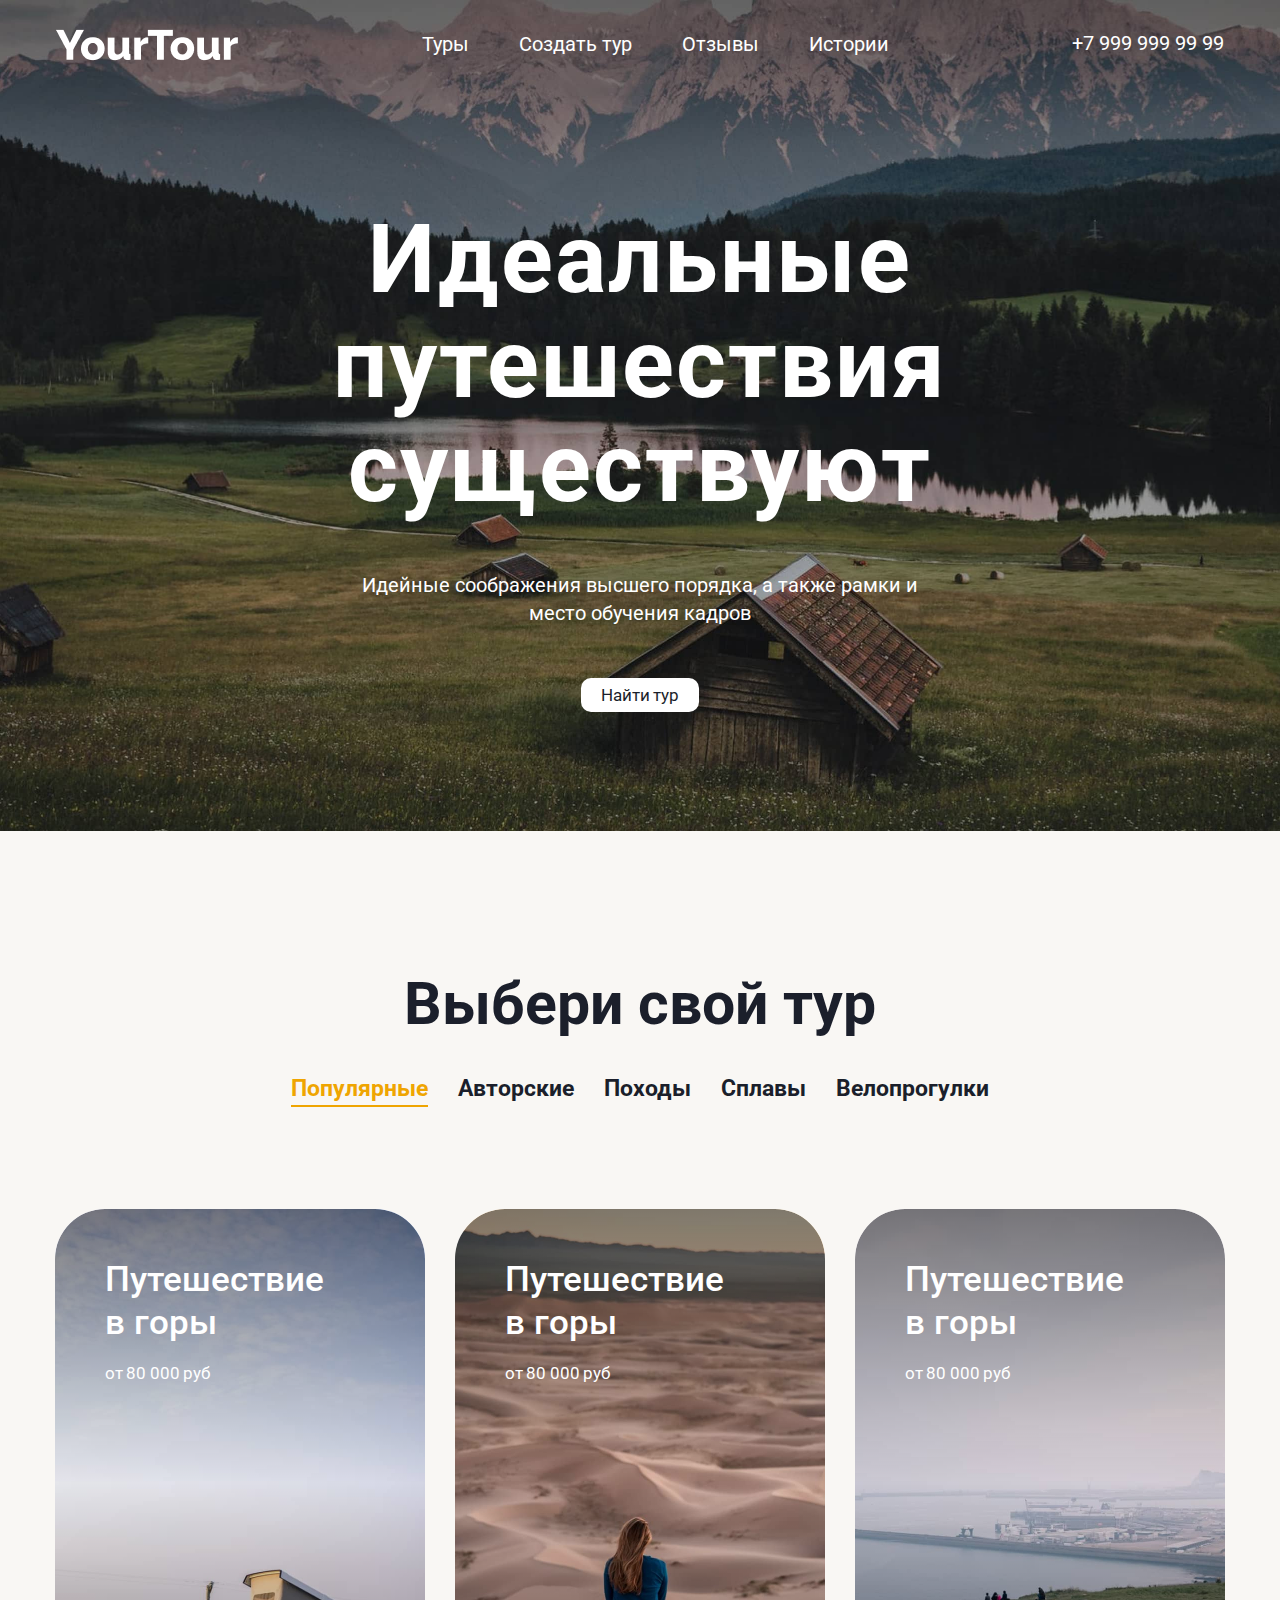
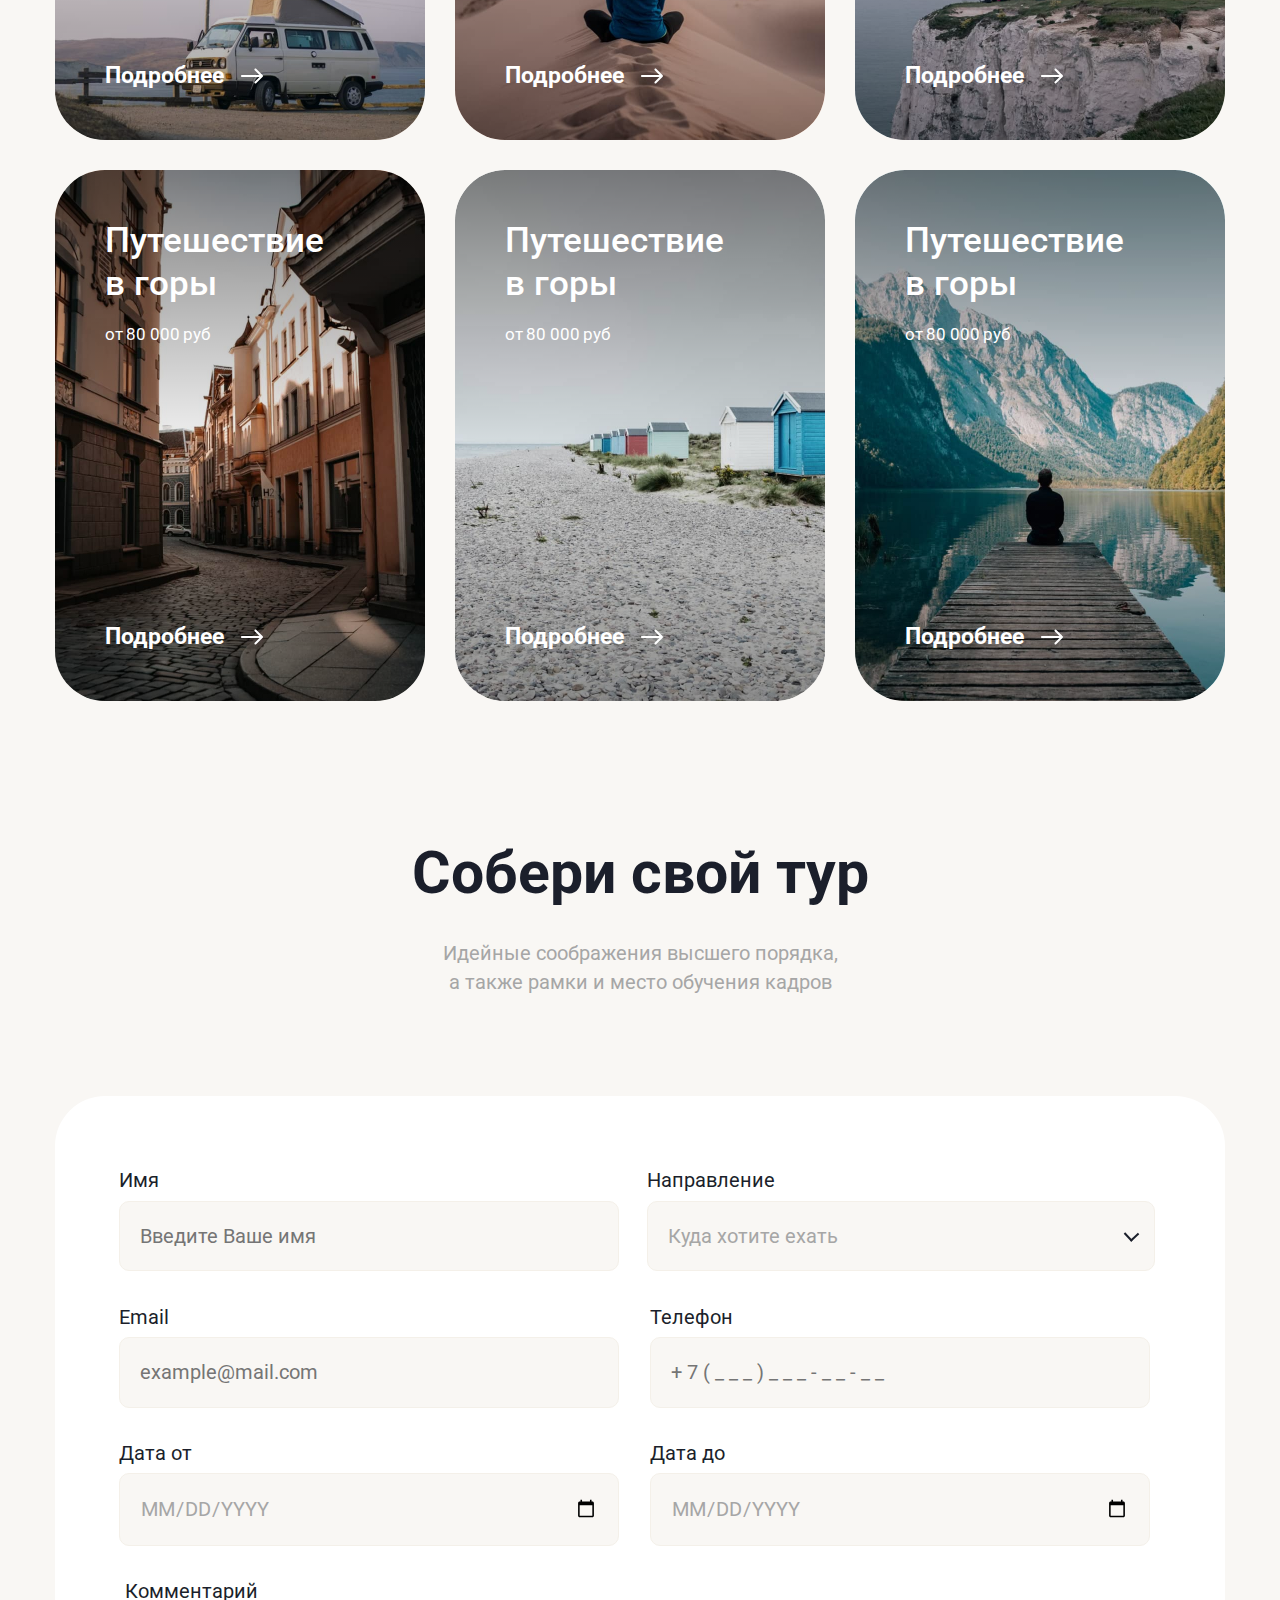
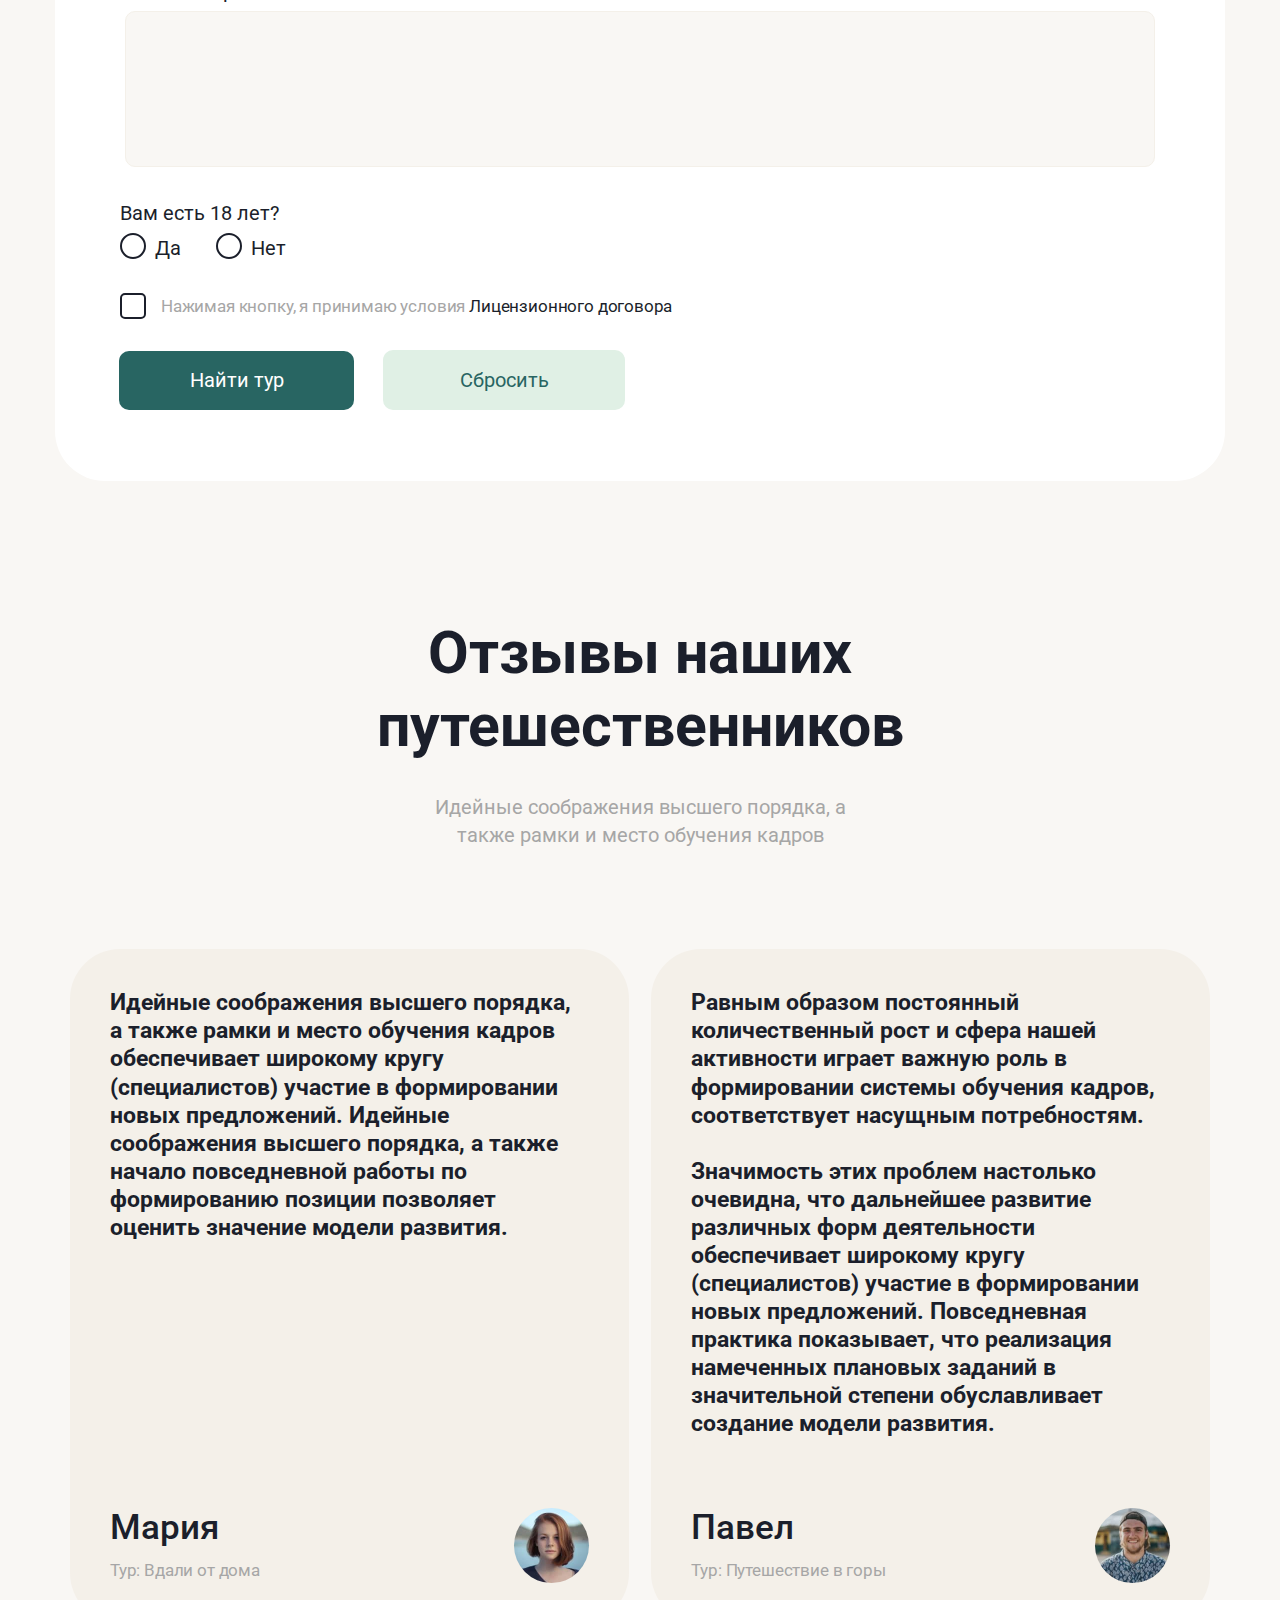
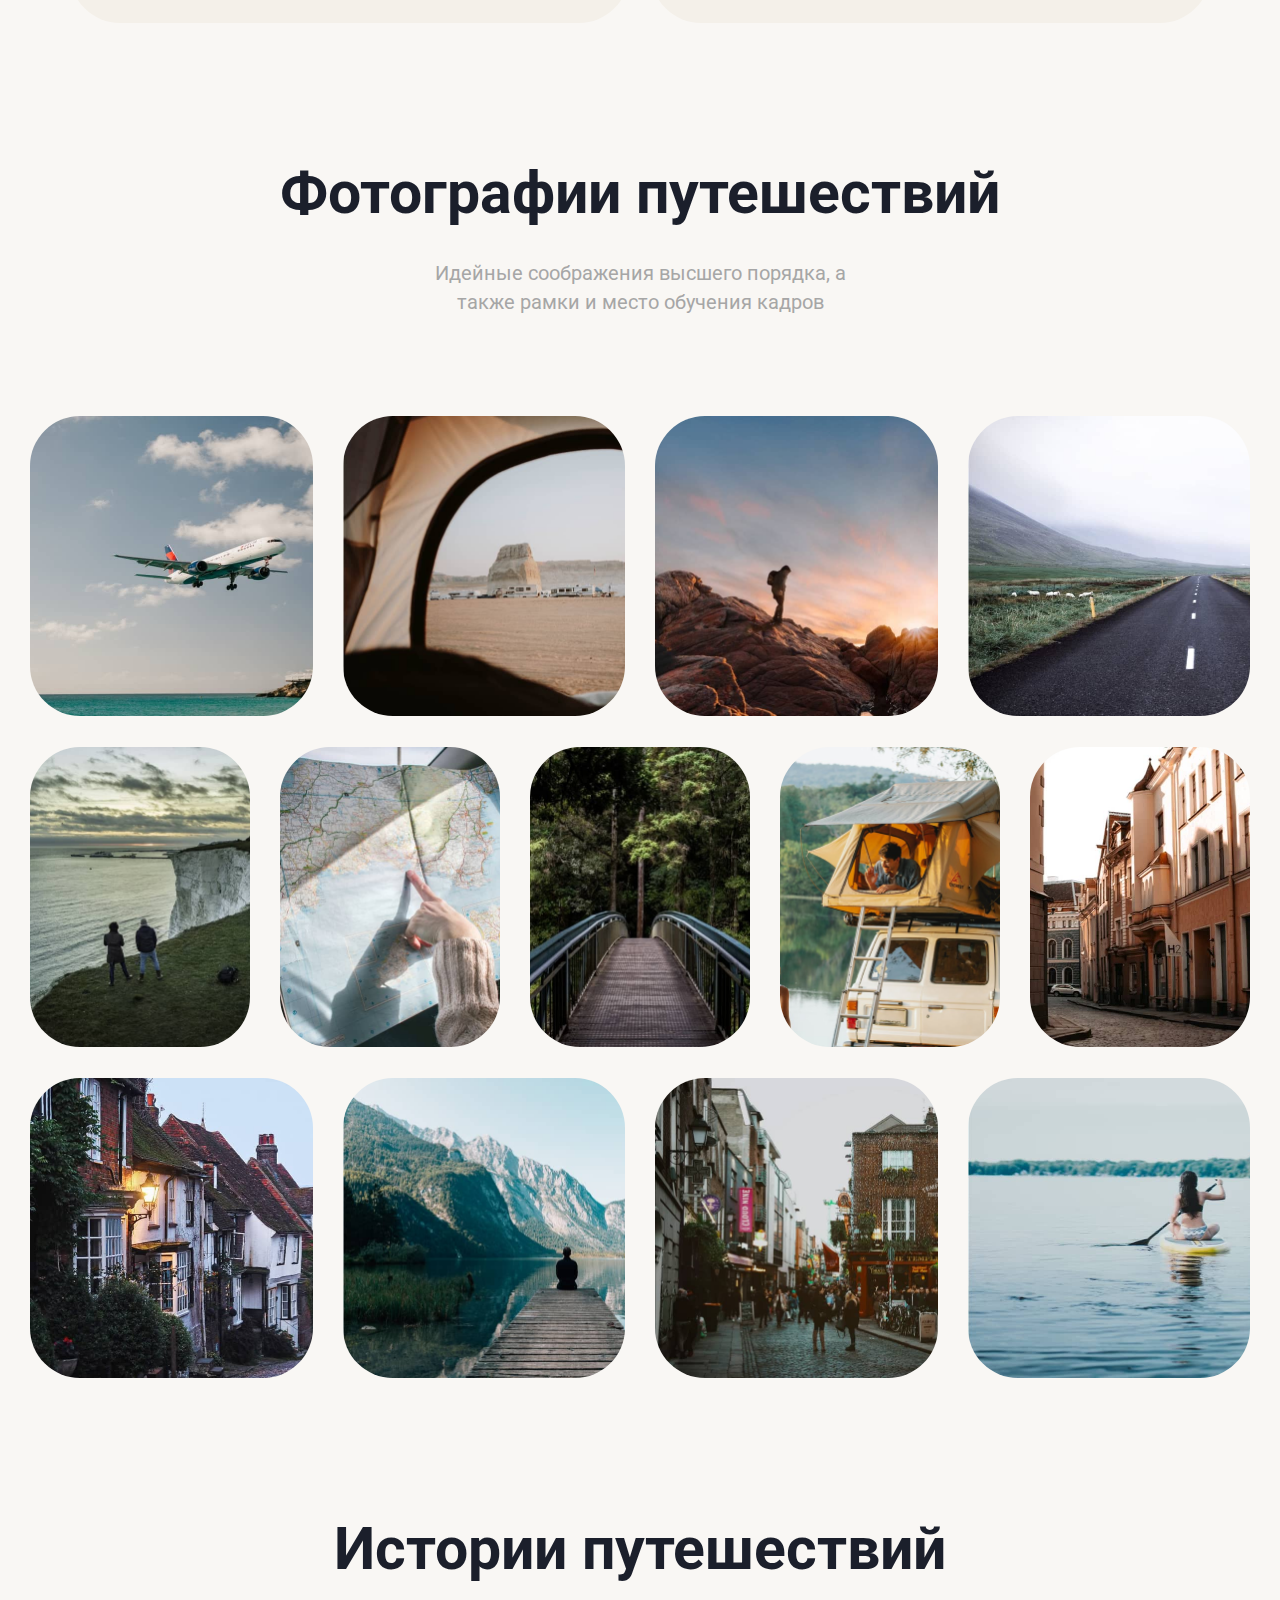
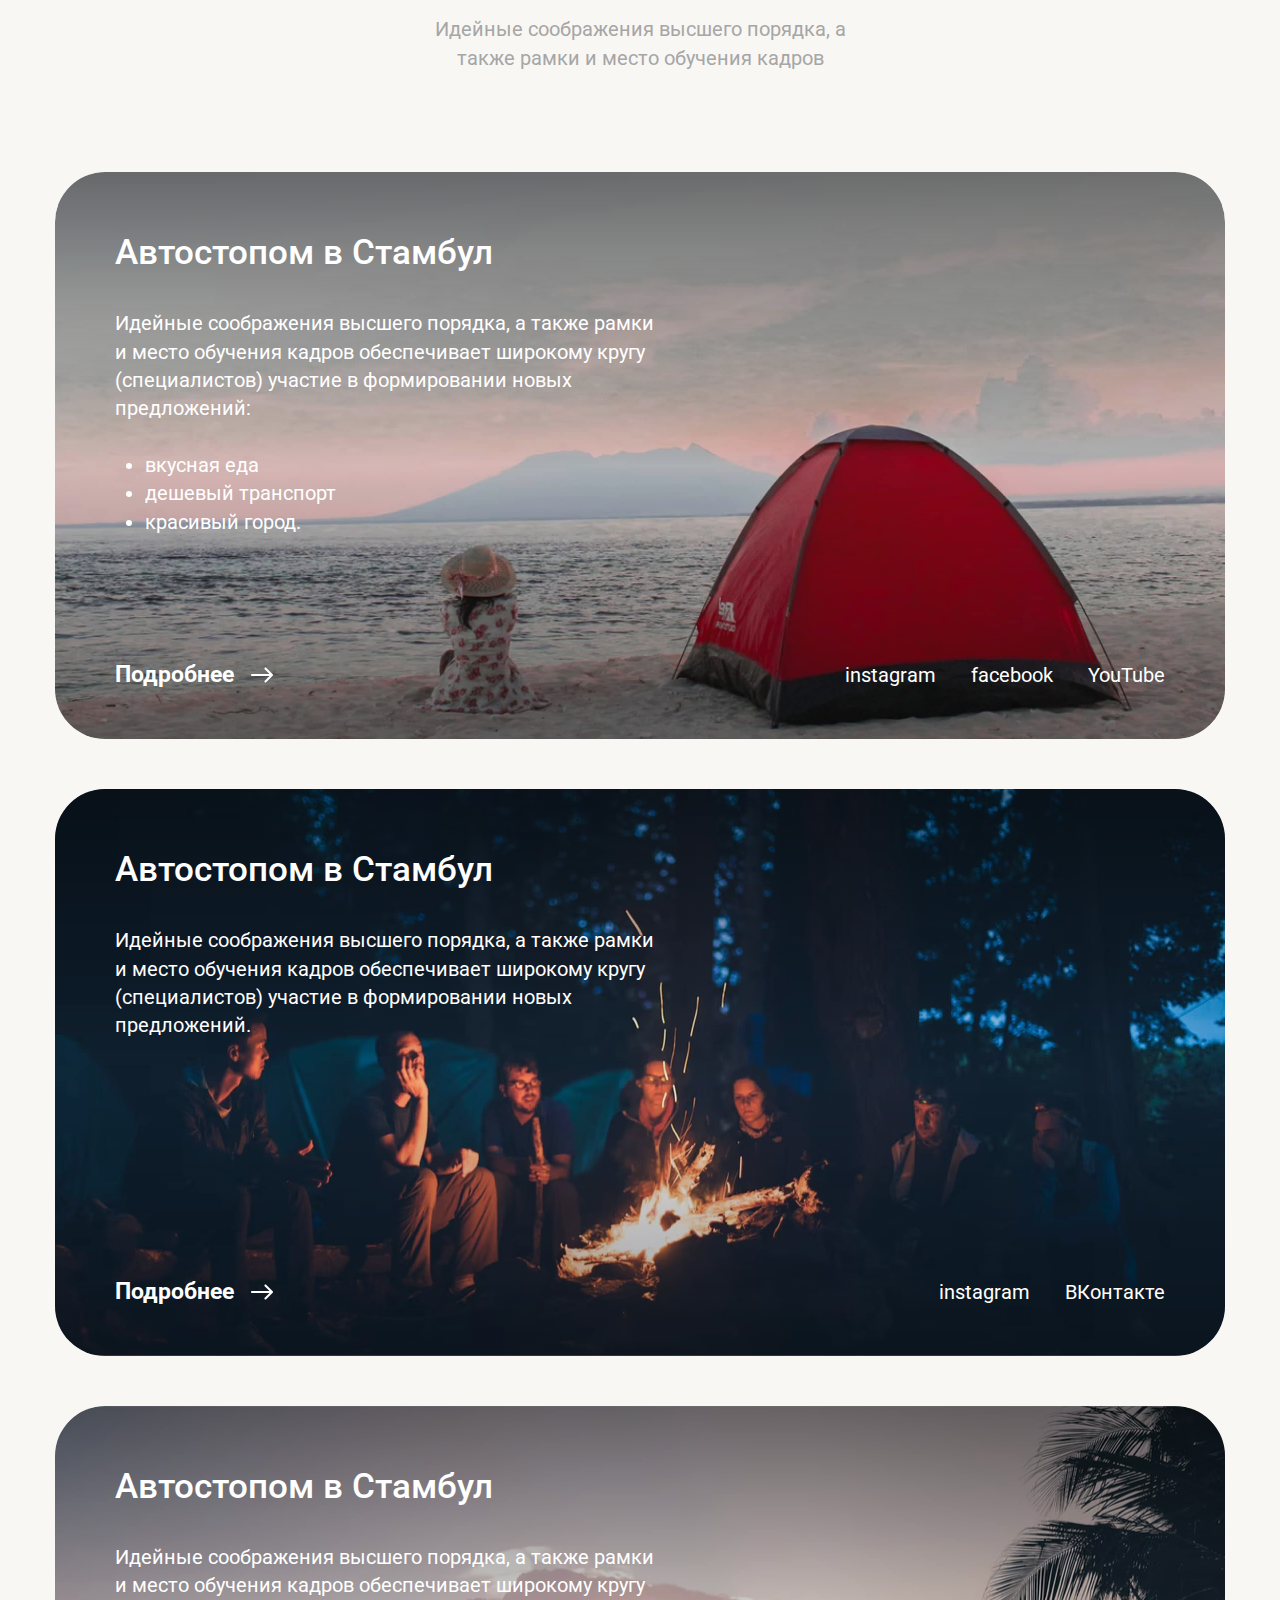
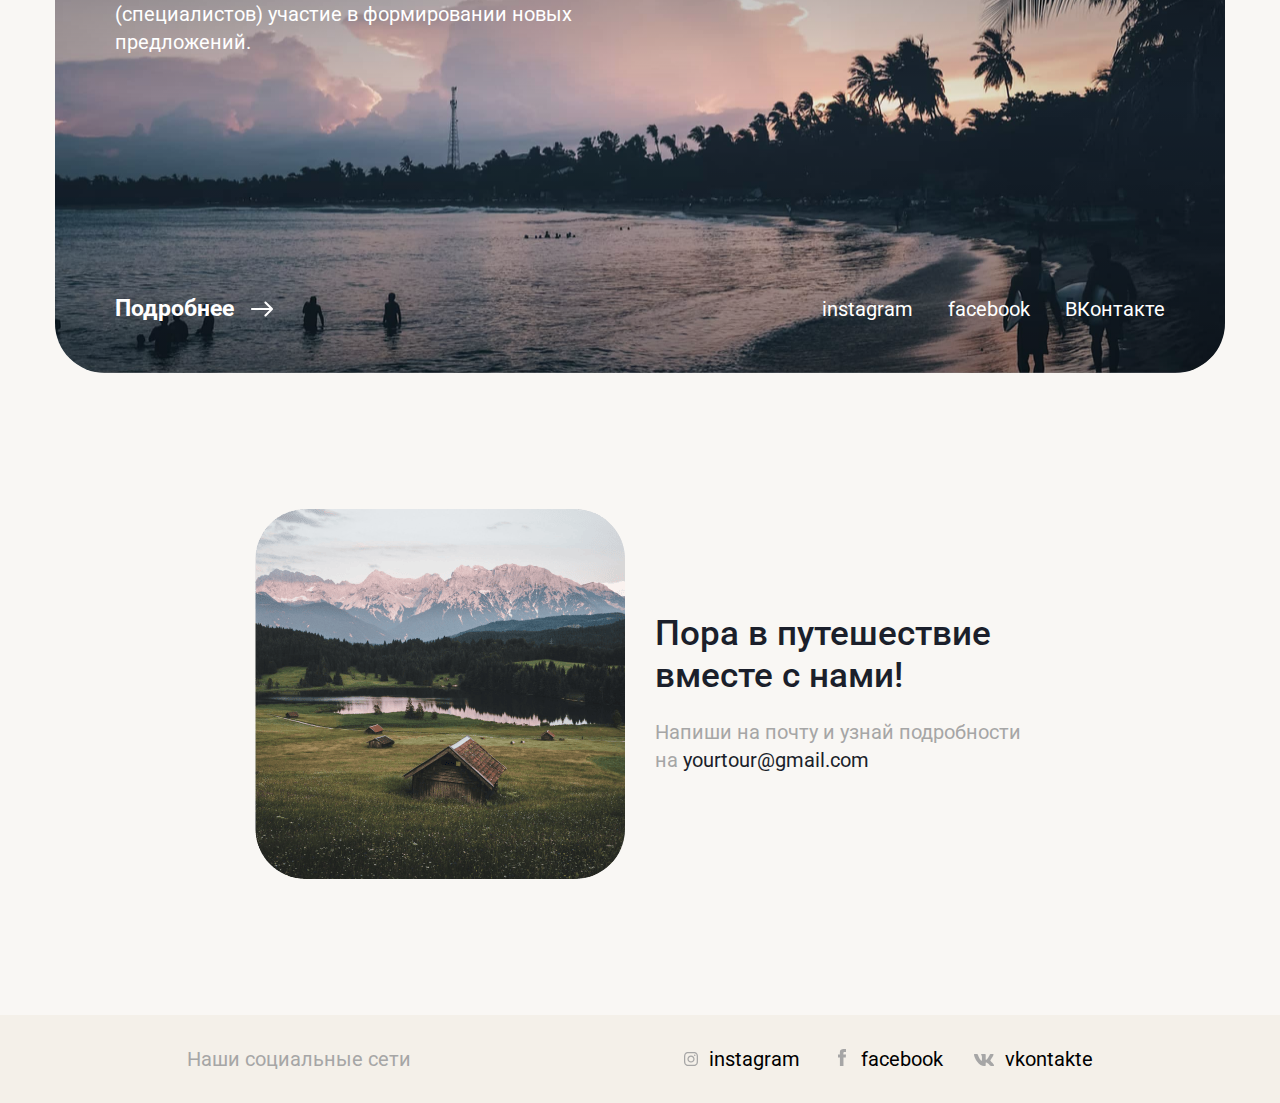
==== commit d04e32f2: "18 march" ====
--- a/index.html
+++ b/index.html
@@ -60,7 +60,7 @@
 						<h2 class="chooseTour__title">Выбери свой тур</h2>
 					</div>
 					<ul class="chooseTour__filter-list">
-						<li class="filter-list__item"><a href="#">Популярные</a></li>
+						<li class="filter-list__item"><a href="#" class="focus">Популярные</a></li>
 						<li class="filter-list__item"><a href="#">Авторские</a></li>
 						<li class="filter-list__item"><a href="#">Походы</a></li>
 						<li class="filter-list__item"><a href="#">Сплавы</a></li>
@@ -201,20 +201,20 @@
 								</label>
 								<label>
 									<p>Телефон</p>
-									<input type="tel" pattern="[0-9]" name="tel" placeholder="+ 7 ( _ _ _ ) _ _ _ - _ _ - _ _" required>
+									<input type="tel"  pattern="^[0-9]+$" onkeyup="this.value = this.value.replace(/[^\d]/g,'');" name="tel" placeholder="+ 7 ( _ _ _ ) _ _ _ - _ _ - _ _" required>
 								</label>
 							</div>
 							<div class="rowDog3">
 								<label class="data-lab">
 									<p>Дата от</p>
-									<input type="date" name="" required>
+									<input type="date" name="" style="text-transform: uppercase; color: #A6A6A6" required>
 								</label>
 							
 								
 								
 								<label>
 									<p>Дата до</p>
-									<input type="date" name="" required>
+									<input type="date" name="" style="text-transform: uppercase; color: #A6A6A6" required>
 								</label>
 							</div>
 							
@@ -432,17 +432,17 @@
 				<div class="footPage__wrapLinks">
 					<!-------------- link one ----------------->
 					<div class="link">
-						<div class="link__photo"><img src="img/icons/inst.png"></div>
+						<div class="link__photo"><img src="img/icons/inst.svg" class="inst-photo"></div>
 						<a href="#">instagram</a>
 					</div>
 					<!------------ link two -------------------->
 					<div class="link">
-						<div class="link__photo"><img src="img/icons/fb.png"></div>
+						<div class="link__photo"><img src="img/icons/fb.svg" class="fb-photo"></div>
 						<a href="#">facebook</a>
 					</div>
 					<!--------------- link three -------------->
 					<div class="link">
-						<div class="link__photo"><img src="img/icons/vk.png"></div>
+						<div class="link__photo"><img src="img/icons/vk.svg" class="vk-photo"></div>
 						<a href="#">vkontakte</a>
 					</div>
 				</div>
--- a/css/style.css
+++ b/css/style.css
@@ -1 +1,3106 @@
-*{padding:0;margin:0;border:0;-webkit-box-sizing:border-box;box-sizing:border-box;font-family:"Roboto",sans-serif}:before{-webkit-box-sizing:border-box;box-sizing:border-box}:after{-webkit-box-sizing:border-box;box-sizing:border-box}a{text-decoration:none}h1{font-family:Roboto;font-style:normal;font-weight:bold;font-size:96px;line-height:109%;letter-spacing:0.02em;color:#1B1F2B}h2{font-family:Roboto;font-style:normal;font-weight:bold;font-size:59px;line-height:124%;color:#1B1F2B}h3{font-family:Roboto;font-style:normal;font-weight:500;font-size:35px;line-height:122%;color:#1B1F2B}.filter-list__item,.footInsert,.reviews__card{font-family:Roboto;font-style:normal;font-weight:bold;font-size:23px;line-height:122%;color:#1B1F2B}.email-wrap__sub,.footPage__conteiner,.form input:not(input[type=radio],input[type=checkbox],input[type=button]),.form input[type=button],.form p,.history .description,.history .social__links,.history__sub,.nav,.reviews__subtitle,.setupTour__subtitle,.subtitle,.travelPhotos__sub,select,textarea{font-family:Roboto;font-style:normal;font-weight:normal;font-size:20px;line-height:142%;color:#1B1F2B}.card__footer__sub,.checkbox-wrap p,.header-button,.insert-price{font-family:Roboto;font-style:normal;font-weight:normal;font-size:17px;line-height:142%;letter-spacing:-0.01em;color:#1B1F2B}body{background:#F9F7F4;width:1920px}@media (max-width:1024px){body{width:1024px}}@media (max-width:360px){body{width:360px}}.container{width:1920px}@media (max-width:1024px){.container{width:1024px}}@media (max-width:360px){.container{width:360px}}.header{display:-webkit-box;display:-ms-flexbox;display:flex;-webkit-box-orient:vertical;-webkit-box-direction:normal;-ms-flex-direction:column;flex-direction:column;width:1920px;height:831px;background-image:url("../img/header-img.jpg");background-size:cover;background-position:center;background-repeat:no-repeat}@media (max-width:1024px){.header{max-width:1024px}}@media (max-width:360px){.header{max-width:360px;height:488px;background-size:cover}}.nav{display:-webkit-box;display:-ms-flexbox;display:flex;-webkit-box-pack:center;-ms-flex-pack:center;justify-content:center;-webkit-box-align:center;-ms-flex-align:center;align-items:center;width:100%;height:88px;color:#fff}@media (max-width:360px){.nav{width:360px;height:88px}}.nav__row{width:1168px;display:-webkit-box;display:-ms-flexbox;display:flex;-webkit-box-pack:justify;-ms-flex-pack:justify;justify-content:space-between;margin:0 auto}@media (max-width:1024px){.nav__row{max-width:1024px;margin:0 57px}}@media (max-width:360px){.nav__row{width:320px;height:23px;margin:0 20px;margin-top:0px;padding-bottom:42px}}.logo{margin-top:10px}@media (max-width:360px){.logo{width:133px;height:22px}}@media (max-width:360px){.logo img{width:133px;height:22px}}.menu{display:-webkit-box;display:-ms-flexbox;display:flex;list-style:none;width:468px;-webkit-box-pack:center;-ms-flex-pack:center;justify-content:center;-webkit-box-align:center;-ms-flex-align:center;align-items:center}@media (max-width:1024px){.menu{width:408px}}@media (max-width:360px){.menu{display:none}}.menu__item{margin-right:50px}@media (max-width:1024px){.menu__item{margin-right:30px}}.menu__item:last-child{margin:0}.menu__item a{white-space:nowrap;text-decoration:none;color:#fff}.wrap-title{text-align:center;width:768px;margin:119px auto 0 auto}@media (max-width:360px){.wrap-title{width:360px;text-align:center;margin-top:53px}}.wrap-title__title{color:#fff}@media (max-width:360px){.wrap-title__title{width:360px;font-family:Roboto;font-size:34px;font-style:normal;font-weight:700;line-height:38px;letter-spacing:0.02em;text-align:center}}.telephone{display:inline-block;margin-top:10px}@media (max-width:360px){.telephone{white-space:nowrap;font-family:Roboto;font-style:normal;font-weight:normal;font-size:16px;line-height:142%}}.subtitle{width:562px;color:#fff;margin:0 auto;margin-top:50px;text-align:center}@media (max-width:1024px){.subtitle{max-width:462px}}@media (max-width:360px){.subtitle{max-width:310px;font-family:Roboto;font-style:normal;font-weight:normal;font-size:16px;line-height:142%;margin-top:40px}}.header-button{cursor:pointer;margin:0 auto;margin-top:50px}@media (max-width:360px){.header-button{margin-top:40px;font-family:Roboto;font-style:normal;font-weight:normal;font-size:16px;line-height:142%;letter-spacing:-0.01em;color:#1B1F2B}}.header-button a{display:block;background:#fff;color:#1B1F2B;padding:5px 20px;border-radius:10px}.header-button a:hover{background:#EFA501;color:#fff}.header-button a:active{background:#F8E6BE;color:#1B1F2B}.chooseTour{width:1170px;margin:0 auto;margin-top:135px}@media (max-width:1024px){.chooseTour{max-width:1024px;margin:0 53px;margin-top:135px}}@media (max-width:360px){.chooseTour{max-width:360px;margin:0 auto;margin-top:75px}}.chooseTour__header{display:-webkit-box;display:-ms-flexbox;display:flex;-webkit-box-orient:vertical;-webkit-box-direction:normal;-ms-flex-direction:column;flex-direction:column;width:700px;margin:0 auto;margin-bottom:106px}@media (max-width:1024px){.chooseTour__header{margin:0 110px;margin-bottom:106px}}@media (max-width:360px){.chooseTour__header{width:360px;height:124px;margin:0;margin-bottom:50px}}.chooseTour__title-wrap{width:700px;text-align:center;margin-bottom:35px}@media (max-width:360px){.chooseTour__title-wrap{width:282px;height:38px;margin:0 auto;margin-bottom:30px}}@media (max-width:360px){.chooseTour__title{font-family:Roboto;font-style:normal;font-weight:bold;font-size:34px;line-height:112%;letter-spacing:0.02em;color:#1B1F2B;width:282px;margin:0 auto;white-space:nowrap}}.chooseTour__filter-list{display:-webkit-box;display:-ms-flexbox;display:flex;-ms-flex-pack:distribute;justify-content:space-around;list-style:none}@media (max-width:360px){.chooseTour__filter-list{width:335px;height:56px;-ms-flex-wrap:wrap;flex-wrap:wrap;-webkit-box-pack:center;-ms-flex-pack:center;justify-content:center;-ms-flex-line-pack:justify;align-content:space-between;margin:0 auto}}.chooseTour__insert-wrap{display:-ms-grid;display:grid;-ms-grid-columns:370px 30px 370px 30px 370px;grid-template-columns:370px 370px 370px;-ms-grid-rows:531px 30px 531px;grid-template-rows:531px 531px;-webkit-column-gap:30px;-moz-column-gap:30px;column-gap:30px;row-gap:30px}.chooseTour__insert-wrap>:first-child{-ms-grid-row:1;-ms-grid-column:1}.chooseTour__insert-wrap>:nth-child(2){-ms-grid-row:1;-ms-grid-column:3}.chooseTour__insert-wrap>:nth-child(3){-ms-grid-row:1;-ms-grid-column:5}.chooseTour__insert-wrap>:nth-child(4){-ms-grid-row:3;-ms-grid-column:1}.chooseTour__insert-wrap>:nth-child(5){-ms-grid-row:3;-ms-grid-column:3}.chooseTour__insert-wrap>:nth-child(6){-ms-grid-row:3;-ms-grid-column:5}@media (max-width:1024px){.chooseTour__insert-wrap{-ms-grid-columns:450px 18px 450px;grid-template-columns:450px 450px;-ms-grid-rows:531px 18px 531px 18px 531px;grid-template-rows:531px 531px 531px;-webkit-column-gap:18px;-moz-column-gap:18px;column-gap:18px;row-gap:18px}.chooseTour__insert-wrap>:first-child{-ms-grid-row:1;-ms-grid-column:1}.chooseTour__insert-wrap>:nth-child(2){-ms-grid-row:1;-ms-grid-column:3}.chooseTour__insert-wrap>:nth-child(3){-ms-grid-row:3;-ms-grid-column:1}.chooseTour__insert-wrap>:nth-child(4){-ms-grid-row:3;-ms-grid-column:3}.chooseTour__insert-wrap>:nth-child(5){-ms-grid-row:5;-ms-grid-column:1}.chooseTour__insert-wrap>:nth-child(6){-ms-grid-row:5;-ms-grid-column:3}}@media (max-width:360px){.chooseTour__insert-wrap{-ms-grid-columns:318px;grid-template-columns:318px;-ms-grid-rows:318px 18px 318px 18px 318px 18px 318px 18px 318px 18px 318px;grid-template-rows:318px 318px 318px 318px 318px 318px;row-gap:18px}.chooseTour__insert-wrap>:first-child{-ms-grid-row:1;-ms-grid-column:1}.chooseTour__insert-wrap>:nth-child(2){-ms-grid-row:3;-ms-grid-column:1}.chooseTour__insert-wrap>:nth-child(3){-ms-grid-row:5;-ms-grid-column:1}.chooseTour__insert-wrap>:nth-child(4){-ms-grid-row:7;-ms-grid-column:1}.chooseTour__insert-wrap>:nth-child(5){-ms-grid-row:9;-ms-grid-column:1}.chooseTour__insert-wrap>:nth-child(6){-ms-grid-row:11;-ms-grid-column:1}}.chooseTour__insert{position:relative;display:-webkit-box;display:-ms-flexbox;display:flex;-webkit-box-orient:vertical;-webkit-box-direction:normal;-ms-flex-direction:column;flex-direction:column;-webkit-box-pack:justify;-ms-flex-pack:justify;justify-content:space-between;background:#F4F0E9;border-radius:50px;-webkit-transition:all 300ms ease;transition:all 300ms ease;overflow:hidden;cursor:pointer}@media (max-width:360px){.chooseTour__insert{border-radius:20px;margin:0 21px;width:318px}}.chooseTour__insert img{position:relative;top:0;left:0;z-index:0;background-size:cover;-webkit-transition:-webkit-transform 300ms ease;transition:-webkit-transform 300ms ease;transition:transform 300ms ease;transition:transform 300ms ease,-webkit-transform 300ms ease}@media (max-width:1024px){.chooseTour__insert img{max-width:450px}}@media (max-width:360px){.chooseTour__insert img{max-width:318px}}.chooseTour__insert:hover>img{-webkit-transform:scale(1.2);transform:scale(1.2)}.chooseTour__insert:after{content:"";border-radius:50px;z-index:1;position:absolute;top:0;left:0;display:block;width:100%;height:100%;background:transparent;background-image:-webkit-gradient(linear,left bottom,left top,from(rgba(0,0,0,0.4)),color-stop(48.44%,rgba(0,0,0,0.06)),to(rgba(0,0,0,0.5)));background-image:linear-gradient(360deg,rgba(0,0,0,0.4) 0%,rgba(0,0,0,0.06) 48.44%,rgba(0,0,0,0.5) 100%)}@media (max-width:360px){.chooseTour__insert:after{border-radius:20px}}.insert1{-ms-grid-column:1;-ms-grid-column-span:1;grid-column:1/2;-ms-grid-row:1;-ms-grid-row-span:1;grid-row:1/2}@media (max-width:1024px){.insert1{-ms-grid-column:1;-ms-grid-column-span:1;grid-column:1/2;-ms-grid-row:1;-ms-grid-row-span:1;grid-row:1/2}}@media (max-width:360px){.insert1{-ms-grid-column:1;-ms-grid-column-span:1;grid-column:1/2;-ms-grid-row:1;-ms-grid-row-span:1;grid-row:1/2}}.insert2{-ms-grid-column:2;-ms-grid-column-span:1;grid-column:2/3;-ms-grid-row:1;-ms-grid-row-span:1;grid-row:1/2}@media (max-width:1024px){.insert2{-ms-grid-column:2;-ms-grid-column-span:1;grid-column:2/3;-ms-grid-row:1;-ms-grid-row-span:1;grid-row:1/2}}@media (max-width:360px){.insert2{-ms-grid-column:1;-ms-grid-column-span:1;grid-column:1/2;-ms-grid-row:2;-ms-grid-row-span:1;grid-row:2/3}}.insert3{-ms-grid-column:3;-ms-grid-column-span:1;grid-column:3/4;-ms-grid-row:1;-ms-grid-row-span:1;grid-row:1/2}@media (max-width:1024px){.insert3{-ms-grid-column:1;-ms-grid-column-span:1;grid-column:1/2;-ms-grid-row:2;-ms-grid-row-span:1;grid-row:2/3}}@media (max-width:360px){.insert3{-ms-grid-column:1;-ms-grid-column-span:1;grid-column:1/2;-ms-grid-row:3;-ms-grid-row-span:1;grid-row:3/4}}.insert4{-ms-grid-column:1;-ms-grid-column-span:1;grid-column:1/2;-ms-grid-row:2;-ms-grid-row-span:1;grid-row:2/3}@media (max-width:1024px){.insert4{-ms-grid-column:2;-ms-grid-column-span:1;grid-column:2/3;-ms-grid-row:2;-ms-grid-row-span:1;grid-row:2/3}}@media (max-width:360px){.insert4{-ms-grid-column:1;-ms-grid-column-span:1;grid-column:1/2;-ms-grid-row:4;-ms-grid-row-span:1;grid-row:4/5}}.insert5{-ms-grid-column:2;-ms-grid-column-span:1;grid-column:2/3;-ms-grid-row:2;-ms-grid-row-span:1;grid-row:2/3}@media (max-width:1024px){.insert5{-ms-grid-column:1;-ms-grid-column-span:1;grid-column:1/2;-ms-grid-row:3;-ms-grid-row-span:1;grid-row:3/4}}@media (max-width:360px){.insert5{-ms-grid-column:1;-ms-grid-column-span:1;grid-column:1/2;-ms-grid-row:5;-ms-grid-row-span:1;grid-row:5/6}}.insert6{-ms-grid-column:3;-ms-grid-column-span:1;grid-column:3/4;-ms-grid-row:2;-ms-grid-row-span:1;grid-row:2/3}@media (max-width:1024px){.insert6{-ms-grid-column:2;-ms-grid-column-span:1;grid-column:2/3;-ms-grid-row:3;-ms-grid-row-span:1;grid-row:3/4}}@media (max-width:360px){.insert6{-ms-grid-column:1;-ms-grid-column-span:1;grid-column:1/2;-ms-grid-row:6;-ms-grid-row-span:1;grid-row:6/7}}.filter-list__item{margin-right:30px}@media (max-width:360px){.filter-list__item{font-family:Roboto;font-style:normal;font-weight:bold;font-size:16px;line-height:142%;color:#1B1F2B;margin-right:10px}.filter-list__item:first-child{margin-left:9px}}.filter-list__item:last-child{margin-right:0}.filter-list__item a{padding-bottom:3px;text-decoration:none;color:#1B1F2B}@media (max-width:360px){.filter-list__item a{padding-bottom:0px}}.filter-list__item a:hover{color:#EFA501;border-bottom:2px solid #EFA501}.insert-header{width:247px;margin:0 auto;margin-top:50px;z-index:2;position:absolute;left:50px}@media (max-width:1024px){.insert-header{width:350px;height:83px}}@media (max-width:360px){.insert-header{width:268px;height:64px;top:-25px;left:25px}}.insert-header h3{color:#fff}@media (max-width:360px){.insert-header h3{font-family:Roboto;font-style:normal;font-weight:bold;font-size:23px;line-height:120%;letter-spacing:0.04em}}.insert-price{margin-top:16px;color:#fff}@media (max-width:360px){.insert-price{font-family:Roboto;font-style:normal;font-weight:normal;font-size:16px;line-height:142%;letter-spacing:-0.01em;margin-top:13px}}.footInsert{position:absolute;top:445px;display:-webkit-box;display:-ms-flexbox;display:flex;width:199px;-webkit-box-pack:justify;-ms-flex-pack:justify;justify-content:space-between;-webkit-box-align:center;-ms-flex-align:center;align-items:center;margin-left:30px;margin-bottom:43px;z-index:2}@media (max-width:360px){.footInsert{font-family:Roboto;font-style:normal;font-weight:bold;font-size:16px;line-height:142%;top:262px;left:-25px;width:123px}}.footInsert span{margin-right:16px}.footInsert a{color:#fff;display:inherit;padding:7px 20px;border-radius:50px}.footInsert a:hover{background:#286562}.footInsert a:active{background:#EFA501}.insertArrow{-webkit-filter:invert(100%) sepia(100%) saturate(0%) hue-rotate(350deg) brightness(180%) contrast(102%);filter:invert(100%) sepia(100%) saturate(0%) hue-rotate(350deg) brightness(180%) contrast(102%)}.setupTour{display:-webkit-box;display:-ms-flexbox;display:flex;-webkit-box-orient:vertical;-webkit-box-direction:normal;-ms-flex-direction:column;flex-direction:column;-webkit-box-align:center;-ms-flex-align:center;align-items:center;width:1170px;margin:0 auto;margin-top:135px}@media (max-width:1024px){.setupTour{max-width:1024px}}@media (max-width:360px){.setupTour{max-width:360px;margin-top:75px}}.setupTour__header{width:457px;display:-webkit-box;display:-ms-flexbox;display:flex;-webkit-box-orient:vertical;-webkit-box-direction:normal;-ms-flex-direction:column;flex-direction:column;-webkit-box-align:center;-ms-flex-align:center;align-items:center;white-space:nowrap;margin-bottom:100px}@media (max-width:360px){.setupTour__header{margin-bottom:40px}}@media (max-width:360px){.setupTour__title-wrap h2{font-family:Roboto;font-style:normal;font-weight:bold;font-size:34px;line-height:112%;letter-spacing:0.02em;color:#1B1F2B}}.setupTour__subtitle{width:418px;margin-top:30px;text-align:center;color:#A6A6A6}@media (max-width:360px){.setupTour__subtitle{margin-top:20px}}@media (max-width:360px){.setupTour__subtitle p{font-family:Roboto;font-style:normal;font-weight:normal;font-size:16px;line-height:142%}}@media (max-width:1024px){.setupTour__subtitle__form-wrap{max-width:1024px;height:966px}}@media (max-width:360px){.setupTour__subtitle__form-wrap{max-width:318px;height:1110px}}:active,:focus,:hover{outline:0;outline-offset:0}.form{width:1170px;height:985px;position:flex;-webkit-box-orient:vertical;-webkit-box-direction:normal;-ms-flex-direction:column;flex-direction:column;background:#fff;border-radius:50px;padding:70px}@media (max-width:1024px){.form{max-width:918px;height:966px;padding:60px}}@media (max-width:360px){.form{max-width:318px;height:1110px;padding:20px;position:relative;border-radius:30px}}.form p{color:#1B1F2B;margin-bottom:8px}@media (max-width:360px){.form p{font-family:Roboto;font-style:normal;font-weight:normal;font-size:16px;line-height:142%}}.form input:not(input[type=radio],input[type=checkbox],input[type=button]){padding:20px;width:500px;border-radius:10px;margin-bottom:32px}@media (max-width:1024px){.form input:not(input[type=radio],input[type=checkbox],input[type=button]){max-width:389px}}@media (max-width:360px){.form input:not(input[type=radio],input[type=checkbox],input[type=button]){max-width:278px;font-family:Roboto;font-style:normal;font-weight:normal;font-size:16px;line-height:142%;padding:10px;margin-bottom:137px}}.form input[type=radio]{-webkit-transform:scale(2.2);transform:scale(2.2);margin-right:10px}@media (max-width:360px){.form input[type=radio]{-webkit-transform:scale(1.5);transform:scale(1.5);margin-right:5px}}.form input[type=button]{width:235px;display:-webkit-box;display:-ms-flexbox;display:flex;-webkit-box-pack:center;-ms-flex-pack:center;justify-content:center;padding:15px 30px;background:#E0F0E5;color:#286562;border-radius:10px}.form input[type=button]:hover{background:#F1F3F2}.form input[type=button]:active{background:#D9DFDB}@media (max-width:360px){.form input[type=button]{font-family:Roboto;font-style:normal;font-weight:normal;font-size:16px;line-height:142%;width:134px;padding:12px 30px}}.form input:not(input[type=button]){color:#1B1F2B;background:#F9F7F4}.form #search{background:#286562;color:#fff}.form #search:hover{background:#3B7E7B}.form #search:active{background:#627F7E}.form #reset{color:#286562;background:#E0F0E5}.form .formSetUp__button-wrap{width:500px;display:-webkit-box;display:-ms-flexbox;display:flex;-webkit-box-pack:justify;-ms-flex-pack:justify;justify-content:space-between;margin-top:30px}@media (max-width:1024px){.form .formSetUp__button-wrap{margin-top:25px}}@media (max-width:1024px){.form .formSetUp__button-wrap{margin-top:30px;width:500px}}@media (max-width:360px){.form .formSetUp__button-wrap{margin-top:30px;width:278px}}input:hover,select:hover,textarea:hover{background:#F4F0E9;cursor:pointer}input:focus,textarea:focus{border:1px solid #A6A6A6;background:#F4F0E9}.input-conteiner{display:-webkit-box;display:-ms-flexbox;display:flex;-webkit-box-pack:justify;-ms-flex-pack:justify;justify-content:space-between;-webkit-box-align:stretch;-ms-flex-align:stretch;align-items:stretch}.input-column2{margin-top:1px}@media (max-width:360px){.input-column2{position:absolute;top:100px;left:20px;margin-top:25px}}select,textarea{resize:none;background:#F9F7F4;border-radius:10px;margin-bottom:32px;border:1px solid #F4F0E9;padding:20px}@media (max-width:360px){select,textarea{font-family:Roboto;font-style:normal;font-weight:normal;font-size:16px;line-height:142%;padding:10px}}textarea{margin-bottom:23px}@media (max-width:1024px){textarea{max-width:798px;height:152px;padding:0 60px;margin-bottom:32px}}@media (max-width:360px){textarea{max-width:278px;height:132px;padding:0 10px;margin-bottom:30px}}select{width:500px;resize:none;padding:20px}@media (max-width:1024px){select{max-width:389px}}@media (max-width:360px){select{max-width:278px;padding:12px 10px;padding-right:auto;margin-bottom:134px}}.years-form{display:-webkit-box;display:-ms-flexbox;display:flex;-webkit-box-orient:vertical;-webkit-box-direction:normal;-ms-flex-direction:column;flex-direction:column;-webkit-box-align:start;-ms-flex-align:start;align-items:flex-start}.years-form__radio-wrap{display:-webkit-box;display:-ms-flexbox;display:flex;width:166px;-webkit-box-orient:horizontal;-webkit-box-direction:normal;-ms-flex-direction:row;flex-direction:row;-ms-flex-pack:distribute;justify-content:space-around;-webkit-box-align:center;-ms-flex-align:center;align-items:center}@media (max-width:360px){.years-form__radio-wrap{width:139px}}.years-form__radio-wrap label{margin-left:10px}.radio-no,.radio-yes{display:-webkit-box;display:-ms-flexbox;display:flex;-webkit-box-align:baseline;-ms-flex-align:baseline;align-items:baseline}input[type=checkbox]{-webkit-transform:scale(2.2);transform:scale(2.2);margin-right:19px}@media (max-width:360px){input[type=checkbox]{-webkit-transform:scale(1.5);transform:scale(1.5)}}.checkbox-wrap{width:554px;display:-webkit-box;display:-ms-flexbox;display:flex;-webkit-box-pack:center;-ms-flex-pack:center;justify-content:center;-webkit-box-align:baseline;-ms-flex-align:baseline;align-items:baseline;margin-top:25px}@media (max-width:360px){.checkbox-wrap{width:278px;margin-top:30px}}.checkbox-wrap p{color:#A6A6A6}.checkbox-wrap a{color:#1B1F2B}.checkbox-wrap a:hover{text-decoration:underline}.checkbox-wrap a:active{color:#286562}.reviews{width:1170px;display:-webkit-box;display:-ms-flexbox;display:flex;-webkit-box-orient:vertical;-webkit-box-direction:normal;-ms-flex-direction:column;flex-direction:column;-webkit-box-align:center;-ms-flex-align:center;align-items:center;margin:0 auto;margin-top:135px}@media (max-width:1024px){.reviews{max-width:1024px;margin-top:115px}}@media (max-width:360px){.reviews{max-width:360px;height:1210px;margin-top:75px}}.reviews__header{width:529px;text-align:center;margin-bottom:100px}@media (max-width:1024px){.reviews__header{margin:0 auto;margin-top:20px}}@media (max-width:360px){.reviews__header{width:318px;margin:0 auto;margin-bottom:50px;margin-top:0}}.reviews__title{margin-bottom:30px}@media (max-width:360px){.reviews__title{margin-bottom:21px}}@media (max-width:360px){.reviews__title h2{font-family:Roboto;font-style:normal;font-weight:bold;font-size:34px;line-height:112%;letter-spacing:0.02em;color:#1B1F2B}}.reviews__subtitle{color:#A6A6A6;margin:0 55px}@media (max-width:360px){.reviews__subtitle{margin:0}}@media (max-width:360px){.reviews__subtitle p{font-family:Roboto;font-style:normal;font-weight:normal;font-size:16px;line-height:142%}}.reviews__container{width:1170px;display:-webkit-box;display:-ms-flexbox;display:flex;-webkit-box-pack:justify;-ms-flex-pack:justify;justify-content:space-between}@media (max-width:1024px){.reviews__container{width:1024px;margin-top:99px;padding-right:53px;padding-left:53px}}@media (max-width:360px){.reviews__container{-webkit-box-orient:vertical;-webkit-box-direction:normal;-ms-flex-direction:column;flex-direction:column;width:360px;margin-top:0px;padding:0 21px}}@media (max-width:360px){.reviews__container:first-child p{white-space:break-spaces}}@media (max-width:360px){.reviews__container:last-child{margin-bottom:0}}@media (max-width:360px){.reviews__container:last-child p{white-space:normal}}.reviews__card{width:570px;background:#F4F0E9;padding:40px;border-radius:50px;display:-webkit-box;display:-ms-flexbox;display:flex;-webkit-box-orient:vertical;-webkit-box-direction:normal;-ms-flex-direction:column;flex-direction:column;-webkit-box-pack:justify;-ms-flex-pack:justify;justify-content:space-between}@media (max-width:1024px){.reviews__card{max-width:450px;padding-top:39px}}@media (max-width:360px){.reviews__card{max-width:318px;padding:20px;border-radius:20px;margin-bottom:18px}}@media (max-width:360px){.reviews__card p{font-family:Roboto;font-style:normal;font-weight:bold;font-size:16px;line-height:142%;color:#1B1F2B;width:278px}}.reviews__title-foot-wrap{width:415px;height:78px;display:-webkit-box;display:-ms-flexbox;display:flex;-webkit-box-orient:vertical;-webkit-box-direction:normal;-ms-flex-direction:column;flex-direction:column;-webkit-box-pack:center;-ms-flex-pack:center;justify-content:center}@media (max-width:1024px){.reviews__title-foot-wrap{max-width:295px;height:59px;margin-top:56px}}@media (max-width:360px){.reviews__title-foot-wrap{max-width:203px;height:59px;margin-top:56px}}@media (max-width:360px){.reviews__title-foot-wrap h3{font-family:Roboto;font-style:normal;font-weight:bold;font-size:23px;line-height:120%;letter-spacing:0.04em;color:#1B1F2B}}.card__footer{width:490px;height:145px;display:-webkit-box;display:-ms-flexbox;display:flex;-webkit-box-pack:justify;-ms-flex-pack:justify;justify-content:space-between;-webkit-box-align:end;-ms-flex-align:end;align-items:flex-end}@media (max-width:1024px){.card__footer{max-width:370px}}@media (max-width:360px){.card__footer{max-width:278px;height:115px;margin-top:4px}}.card__footer__sub{color:#A6A6A6;margin-top:8px}@media (max-width:360px){.card__footer__sub{font-family:Roboto;font-style:normal;font-weight:normal;font-size:16px;line-height:142%;letter-spacing:-0.01em}}.img-review{width:75px;height:75px}.review1{background:url("../img/reviews/review photo-1.jpg") no-repeat;background-size:cover;border-radius:50%}.review2{background:url("../img/reviews/review photo-2.jpg") no-repeat;background-size:cover;border-radius:50%}.travelPhotos{width:1920px;display:-webkit-box;display:-ms-flexbox;display:flex;-webkit-box-orient:vertical;-webkit-box-direction:normal;-ms-flex-direction:column;flex-direction:column;margin-top:133px}@media (max-width:1024px){.travelPhotos{max-width:1024px}}@media (max-width:360px){.travelPhotos{max-width:360px;margin-top:76px}}.travelPhotos__header-wrap{width:723px;margin:0 auto;margin-bottom:100px}@media (max-width:360px){.travelPhotos__header-wrap{width:360px;text-align:center;margin-bottom:50px}}@media (max-width:360px){.travelPhotos__header-wrap h2{font-family:Roboto;font-style:normal;font-weight:bold;font-size:34px;line-height:112%;letter-spacing:0.02em;color:#1B1F2B}}.travelPhotos__sub{width:418px;color:#A6A6A6;margin:0 auto;margin-top:30px;text-align:center}@media (max-width:360px){.travelPhotos__sub{width:318px;margin-top:20px}}@media (max-width:360px){.travelPhotos__sub p{font-family:Roboto;font-style:normal;font-weight:normal;font-size:16px;line-height:142%}}.travelPhotos__conteiner{padding:0 30px;padding-right:0;display:-webkit-box;display:-ms-flexbox;display:flex;-webkit-box-orient:vertical;-webkit-box-direction:normal;-ms-flex-direction:column;flex-direction:column;-webkit-box-pack:justify;-ms-flex-pack:justify;justify-content:space-between}@media (max-width:1024px){.travelPhotos__conteiner{width:100%;padding-top:0;padding-right:20px;padding-left:20px}}@media (max-width:360px){.travelPhotos__conteiner{width:360px;padding:0 21px}}.travelPhotos__row{height:301px;display:-webkit-box;display:-ms-flexbox;display:flex;-webkit-box-align:start;-ms-flex-align:start;align-items:flex-start;margin-bottom:30px;padding:0;-webkit-box-flex:0;-ms-flex-positive:0;flex-grow:0}@media (max-width:1024px){.travelPhotos__row{width:984px}}@media (max-width:360px){.travelPhotos__row{width:318px;height:110px;margin-bottom:18px}}.travelPhotos__row:last-child{margin-bottom:0}.travelPhotos__row .photo{width:442px;height:300px;border-radius:50px;margin-right:30px}@media (max-width:1024px){.travelPhotos__row .photo{width:315px;height:300px}}@media (max-width:360px){.travelPhotos__row .photo{max-width:150px;height:110px;border-radius:20px;margin-right:0}}.travelPhotos__row .trip-1{background:url("../img/trips-collection/travel photo-1.jpg") no-repeat;background-size:cover;-webkit-box-ordinal-group:1;-ms-flex-order:0;order:0}@media (max-width:360px){.travelPhotos__row .trip-1{margin-right:18px}}.travelPhotos__row .trip-2{background:url("../img/trips-collection/travel photo-2.jpg") no-repeat;background-size:cover;-webkit-box-ordinal-group:2;-ms-flex-order:1;order:1}@media (max-width:1024px){.travelPhotos__row .trip-2{display:none}}.travelPhotos__row .trip-3{background:url("../img/trips-collection/travel photo-3.jpg") no-repeat;background-size:cover;-webkit-box-ordinal-group:3;-ms-flex-order:2;order:2}@media (max-width:360px){.travelPhotos__row .trip-3{display:none}}.travelPhotos__row .trip-4{background:url("../img/trips-collection/travel photo-4.jpg") no-repeat;background-size:cover;-webkit-box-ordinal-group:4;-ms-flex-order:3;order:3}@media (max-width:1024px){.travelPhotos__row .trip-4{margin-right:0}}@media (max-width:360px){.travelPhotos__row .trip-4{margin-right:0}}.travelPhotos__row .trip-5{background:url("../img/trips-collection/travel photo-5.jpg") no-repeat;background-size:cover;background-position:inherit;-webkit-box-ordinal-group:1;-ms-flex-order:0;order:0}@media (max-width:360px){.travelPhotos__row .trip-5{margin-right:10px}}.travelPhotos__row .trip-6{background:url("../img/trips-collection/travel photo-6.jpg") no-repeat;background-size:cover;background-position:inherit;-webkit-box-ordinal-group:2;-ms-flex-order:1;order:1}@media (max-width:360px){.travelPhotos__row .trip-6{display:none}}.travelPhotos__row .trip-7{background:url("../img/trips-collection/travel photo-7.jpg") no-repeat;background-size:cover;background-position:inherit;-webkit-box-ordinal-group:3;-ms-flex-order:2;order:2}@media (max-width:1024px){.travelPhotos__row .trip-7{display:none}}.travelPhotos__row .trip-8{background:url("../img/trips-collection/travel photo-8.jpg") no-repeat;background-size:cover;background-position:inherit;-webkit-box-ordinal-group:4;-ms-flex-order:3;order:3}@media (max-width:360px){.travelPhotos__row .trip-8{margin-right:10px}}.travelPhotos__row .trip-9{background:url("../img/trips-collection/travel photo-13.jpg") no-repeat;background-size:cover;background-position:inherit;-webkit-box-ordinal-group:5;-ms-flex-order:4;order:4}@media (max-width:1024px){.travelPhotos__row .trip-9{margin-right:0}}.travelPhotos__row .trip-10{background:url("../img/trips-collection/travel photo-10.jpg") no-repeat;background-size:cover;-webkit-box-ordinal-group:2;-ms-flex-order:1;order:1}.travelPhotos__row .trip-11{background:url("../img/trips-collection/travel photo-11.jpg") no-repeat;background-size:cover;-webkit-box-ordinal-group:3;-ms-flex-order:2;order:2}@media (max-width:1024px){.travelPhotos__row .trip-11{margin-right:0}}@media (max-width:360px){.travelPhotos__row .trip-11{display:none}}.travelPhotos__row .trip-12{background:url("../img/trips-collection/travel photo-12.jpg") no-repeat;background-size:cover;-webkit-box-ordinal-group:4;-ms-flex-order:3;order:3}@media (max-width:1024px){.travelPhotos__row .trip-12{display:none}}.travelPhotos__row .trip-13{background:url("../img/trips-collection/travel photo-9.jpg") no-repeat;background-size:cover;-webkit-box-ordinal-group:1;-ms-flex-order:0;order:0}@media (max-width:360px){.travelPhotos__row .trip-13{margin-right:10px}}.travelPhotos .row1{-webkit-box-ordinal-group:1;-ms-flex-order:0;order:0}@media (max-width:360px){.travelPhotos .row1:last-child{margin-right:0}}.travelPhotos .row2{-webkit-box-ordinal-group:2;-ms-flex-order:1;order:1;background-position:bottom}.travelPhotos .row3{-webkit-box-ordinal-group:4;-ms-flex-order:3;order:3}.history{width:1170px;display:-webkit-box;display:-ms-flexbox;display:flex;-webkit-box-orient:vertical;-webkit-box-direction:normal;-ms-flex-direction:column;flex-direction:column;margin:0 auto;margin-top:135px}@media (max-width:1024px){.history{max-width:1024px}}@media (max-width:360px){.history{max-width:360px;margin-top:75px}}.history__sub{width:418px;color:#A6A6A6;margin-top:30px}@media (max-width:360px){.history__sub{font-family:Roboto;font-style:normal;font-weight:normal;font-size:16px;line-height:142%;width:319px;margin-top:20px}}.history__header{display:-webkit-box;display:-ms-flexbox;display:flex;-webkit-box-orient:vertical;-webkit-box-direction:normal;-ms-flex-direction:column;flex-direction:column;-webkit-box-align:center;-ms-flex-align:center;align-items:center;margin:0 auto;margin-bottom:100px;text-align:center}@media (max-width:360px){.history__header{width:319px;margin-bottom:50px}}@media (max-width:360px){.history__header h2{font-family:Roboto;font-style:normal;font-weight:bold;font-size:34px;line-height:112%;letter-spacing:0.02em;color:#1B1F2B}}.history__card{width:1170px;height:567px;position:relative;-webkit-box-pack:justify;-ms-flex-pack:justify;justify-content:space-between;background:#F4F0E9;border-radius:50px;-webkit-transition:all 300ms ease;transition:all 300ms ease;overflow:hidden;cursor:pointer;background-size:cover;border-radius:50px;display:-webkit-box;display:-ms-flexbox;display:flex;-webkit-box-orient:vertical;-webkit-box-direction:normal;-ms-flex-direction:column;flex-direction:column;margin-bottom:50px}@media (max-width:1024px){.history__card{max-width:918px;margin:0 53px;margin-bottom:50px}}@media (max-width:360px){.history__card{max-width:318px;margin:0 21px;margin-bottom:20px;border-radius:20px;height:455px}}.history__card:last-child{margin-bottom:0}.history__card img{position:relative;top:0;left:0;z-index:0;background-size:cover;-webkit-transition:-webkit-transform 300ms ease;transition:-webkit-transform 300ms ease;transition:transform 300ms ease;transition:transform 300ms ease,-webkit-transform 300ms ease}@media (max-width:1024px){.history__card img:not(.insertArrow){width:918px;height:567px}}.history__card h3{color:#fff;position:absolute;top:60px;left:60px;z-index:2}@media (max-width:360px){.history__card h3{font-family:Roboto;font-style:normal;font-weight:bold;font-size:23px;line-height:120%;letter-spacing:0.04em;top:30px;left:30px;width:130px}}.history__card:hover>img{-webkit-transform:scale(1.2);transform:scale(1.2)}.history__card:after{content:"";border-radius:50px;z-index:1;position:absolute;top:0;left:0;display:block;width:100%;height:100%;background:transparent;background-image:-webkit-gradient(linear,left bottom,left top,from(rgba(0,0,0,0.4)),color-stop(48.44%,rgba(0,0,0,0.06)),to(rgba(0,0,0,0.5)));background-image:linear-gradient(360deg,rgba(0,0,0,0.4) 0%,rgba(0,0,0,0.06) 48.44%,rgba(0,0,0,0.5) 100%)}@media (max-width:360px){.history__card:after{border-radius:20px}}.history__card__description-wrap{width:100%;height:394px}@media (max-width:360px){.history__card__description-wrap{height:306px}}.history .description{width:554px;margin-top:60px;color:#fff;position:absolute;top:77px;left:60px;z-index:2}@media (max-width:360px){.history .description{width:263px;height:306px;top:48px;left:30px}}@media (max-width:360px){.history .description p{font-family:Roboto;font-style:normal;font-weight:normal;font-size:16px;line-height:142%}}.history .description ul{margin-left:30px;margin-top:28px}@media (max-width:360px){.history .description ul{font-family:Roboto;font-style:normal;font-weight:normal;font-size:16px;line-height:142%;margin-left:25px;margin-top:25px}}.history .social{position:absolute;top:0;left:0;z-index:2}@media (max-width:360px){.history .social{top:-77px;left:-30px}}.history .social__links{width:322px;display:-webkit-box;display:-ms-flexbox;display:flex;-webkit-box-pack:end;-ms-flex-pack:end;justify-content:end;-webkit-box-align:center;-ms-flex-align:center;align-items:center;position:absolute;top:478px;left:787px}@media (max-width:1024px){.history .social__links{top:478px;left:535px}}@media (max-width:360px){.history .social__links{display:none}}.history .social__links span{margin-right:35px}.history .social__links span:last-child{margin-right:0}.history .social__links a{color:#fff;text-decoration:none}.history .social__links a:hover{text-decoration:underline}.history .social__links a:active{color:#EFA501}.history #history-insert{top:472px;left:10px}.email-wrap{width:771px;margin:135px auto;display:-webkit-box;display:-ms-flexbox;display:flex;-webkit-box-align:center;-ms-flex-align:center;align-items:center;-webkit-box-pack:justify;-ms-flex-pack:justify;justify-content:space-between}@media (max-width:360px){.email-wrap{width:360px;height:285px;-webkit-box-orient:vertical;-webkit-box-direction:normal;-ms-flex-direction:column;flex-direction:column;margin-top:75px;margin-bottom:75px}}.email-wrap__photo{width:370px;height:370px;border-radius:50px;background:url("../img/footer/image 17.png") no-repeat;background-size:cover}@media (max-width:360px){.email-wrap__photo{width:130px;height:133px;border-radius:20px}}.email-wrap__textBlock{width:371px}@media (max-width:391px){.email-wrap__textBlock{width:291px;text-align:center}}@media (max-width:360px){.email-wrap__textBlock h3{font-family:Roboto;font-style:normal;font-weight:bold;font-size:23px;line-height:120%;letter-spacing:0.04em}}.email-wrap__sub{margin-top:20px;color:#A6A6A6}@media (max-width:360px){.email-wrap__sub{font-family:Roboto;font-style:normal;font-weight:normal;font-size:16px;line-height:142%}}.email-wrap__sub a{color:#1B1F2B}.email-wrap__sub a:hover{text-decoration:underline}.email-wrap__sub a:active{color:#286562}.footPage{width:100%;height:88px;background:#F4F0E9;display:-webkit-box;display:-ms-flexbox;display:flex;-webkit-box-pack:center;-ms-flex-pack:center;justify-content:center;-webkit-box-align:center;-ms-flex-align:center;align-items:center}@media (max-width:360px){.footPage{height:95px}}.footPage__conteiner{width:1168px;display:-webkit-box;display:-ms-flexbox;display:flex;-webkit-box-pack:justify;-ms-flex-pack:justify;justify-content:space-between;-webkit-box-align:center;-ms-flex-align:center;align-items:center}@media (max-width:1024px){.footPage__conteiner{max-width:918px}}@media (max-width:360px){.footPage__conteiner{max-width:318px;margin:21px;-webkit-box-orient:vertical;-webkit-box-direction:normal;-ms-flex-direction:column;flex-direction:column;font-family:Roboto;font-style:normal;font-weight:normal;font-size:16px;line-height:142%}}.footPage p{color:#A6A6A6}@media (max-width:360px){.footPage p{font-family:Roboto;font-style:normal;font-weight:normal;font-size:16px;line-height:142%}}.footPage__wrapLinks{width:419px;display:-webkit-box;display:-ms-flexbox;display:flex}@media (max-width:360px){.footPage__wrapLinks{width:314px;margin:0 auto}}.link{width:126px;display:-webkit-box;display:-ms-flexbox;display:flex;margin-right:25px}@media (max-width:360px){.link{width:97px;margin-right:15px}}.link:last-child{margin-right:0}.link__photo{width:26px;height:26px;margin-right:10px}@media (max-width:360px){.link__photo{width:20px;height:20px;margin-right:5px;display:-webkit-box;display:-ms-flexbox;display:flex}}.link__photo span{color:#1B1F2B}@media (max-width:360px){.link__photo span{font-family:Roboto;font-style:normal;font-weight:normal;font-size:16px;line-height:142%}}+* {
+  padding: 0;
+  margin: 0;
+  border: 0;
+  -webkit-box-sizing: border-box;
+  box-sizing: border-box;
+  font-family: "Roboto", sans-serif;
+}
+*:before {
+  -webkit-box-sizing: border-box;
+  box-sizing: border-box;
+}
+*:after {
+  -webkit-box-sizing: border-box;
+  box-sizing: border-box;
+}
+
+html {
+  overflow-x: hidden;
+}
+
+a {
+  text-decoration: none;
+}
+
+h1 {
+  font-family: Roboto;
+  font-style: normal;
+  font-weight: bold;
+  font-size: 96px;
+  line-height: 109%;
+  /* or 105px */
+  letter-spacing: 0.02em;
+  color: #1b1f2b;
+}
+
+h2 {
+  font-family: Roboto;
+  font-style: normal;
+  font-weight: bold;
+  font-size: 59px;
+  line-height: 124%;
+  /* or 73px */
+  /* Black */
+  color: #1b1f2b;
+}
+
+h3 {
+  font-family: Roboto;
+  font-style: normal;
+  font-weight: 500;
+  font-size: 35px;
+  line-height: 122%;
+  /* or 43px */
+  color: #1b1f2b;
+}
+
+.reviews__card, .footInsert, .filter-list__item {
+  font-family: Roboto;
+  font-style: normal;
+  font-weight: bold;
+  font-size: 23px;
+  line-height: 122%;
+  /* identical to box height, or 28px */
+  color: #1b1f2b;
+}
+
+.footPage__conteiner, .email-wrap__sub, .history .description, .history__card .social__links, .history__sub, .travelPhotos__sub, .reviews__subtitle, .years-form__radio-wrap span, textarea,
+select, .form input[type=button], .form input:not(input[type=radio], input[type=checkbox], input[type=button]), .form p, .setupTour__subtitle, .subtitle, .nav {
+  font-family: Roboto;
+  font-style: normal;
+  font-weight: normal;
+  font-size: 20px;
+  line-height: 142%;
+  /* or 28px */
+  color: #1b1f2b;
+}
+
+.card__footer__sub, .checkbox-wrap span, .insert-price, .header-button {
+  font-family: Roboto;
+  font-style: normal;
+  font-weight: normal;
+  font-size: 17px;
+  line-height: 142%;
+  /* or 24px */
+  letter-spacing: -0.01em;
+  color: #1b1f2b;
+}
+
+body {
+  background: #f9f7f4;
+  max-width: 100%;
+}
+@media (max-width: 1024px) {
+  body {
+    max-width: 1024px;
+  }
+}
+@media (max-width: 360px) {
+  body {
+    max-width: 360px;
+  }
+}
+
+.main {
+  max-width: 100%;
+}
+@media (max-width: 1024px) {
+  .main {
+    max-width: 1024px;
+  }
+}
+@media (max-width: 360px) {
+  .main {
+    max-width: 360px;
+  }
+}
+
+.container {
+  max-width: 100%;
+  overflow-x: hidden;
+}
+@media (max-width: 1024px) {
+  .container {
+    max-width: 1024px;
+  }
+}
+@media (max-width: 360px) {
+  .container {
+    max-width: 360px;
+  }
+}
+
+.header {
+  display: -webkit-box;
+  display: -ms-flexbox;
+  display: flex;
+  -webkit-box-orient: vertical;
+  -webkit-box-direction: normal;
+      -ms-flex-direction: column;
+          flex-direction: column;
+  max-width: 1920px;
+  height: 831px;
+  background-image: url("../img/header-img.jpg");
+  background-size: cover;
+  background-position: center;
+  background-repeat: no-repeat;
+}
+@media (max-width: 1024px) {
+  .header {
+    max-width: 1024px;
+  }
+}
+@media (max-width: 360px) {
+  .header {
+    max-width: 360px;
+    height: 488px;
+    background-size: cover;
+  }
+}
+
+.nav {
+  display: -webkit-box;
+  display: -ms-flexbox;
+  display: flex;
+  -webkit-box-pack: center;
+      -ms-flex-pack: center;
+          justify-content: center;
+  -webkit-box-align: center;
+      -ms-flex-align: center;
+          align-items: center;
+  width: 100%;
+  height: 88px;
+  color: #fff;
+}
+@media (max-width: 360px) {
+  .nav {
+    max-width: 360px;
+    height: 88px;
+  }
+}
+.nav__row {
+  width: 1168px;
+  display: -webkit-box;
+  display: -ms-flexbox;
+  display: flex;
+  -webkit-box-pack: justify;
+      -ms-flex-pack: justify;
+          justify-content: space-between;
+  margin: 0 auto;
+}
+@media (max-width: 1024px) {
+  .nav__row {
+    max-width: 1024px;
+    margin: 0 57px;
+  }
+}
+@media (max-width: 900px) {
+  .nav__row {
+    margin-top: 9%;
+    -webkit-box-align: center;
+        -ms-flex-align: center;
+            align-items: center;
+    -webkit-box-orient: vertical;
+    -webkit-box-direction: normal;
+        -ms-flex-direction: column;
+            flex-direction: column;
+  }
+}
+@media (max-width: 360px) {
+  .nav__row {
+    max-width: 320px;
+    height: 23px;
+    margin: 0 20px;
+    margin-top: 0px;
+    padding-bottom: 11px;
+    -webkit-box-orient: horizontal;
+    -webkit-box-direction: normal;
+        -ms-flex-direction: row;
+            flex-direction: row;
+  }
+}
+@media (max-width: 315px) {
+  .nav__row {
+    max-width: 315px;
+    height: 23px;
+    margin: 0 20px;
+    margin-top: 0px;
+    padding-bottom: 42px;
+    -webkit-box-orient: vertical;
+    -webkit-box-direction: normal;
+        -ms-flex-direction: column;
+            flex-direction: column;
+  }
+}
+
+.logo {
+  margin-top: 10px;
+}
+@media (max-width: 360px) {
+  .logo {
+    width: 133px;
+    height: 22px;
+  }
+}
+.logo img {
+  max-width: 100%;
+}
+@media (max-width: 360px) {
+  .logo img {
+    width: 133px;
+    height: 22px;
+  }
+}
+
+.menu {
+  display: -webkit-box;
+  display: -ms-flexbox;
+  display: flex;
+  list-style: none;
+  width: 468px;
+  -webkit-box-pack: center;
+      -ms-flex-pack: center;
+          justify-content: center;
+  -webkit-box-align: center;
+      -ms-flex-align: center;
+          align-items: center;
+}
+@media (max-width: 1024px) {
+  .menu {
+    width: 408px;
+  }
+}
+@media (max-width: 880px) {
+  .menu {
+    width: 335px;
+  }
+}
+@media (max-width: 360px) {
+  .menu {
+    display: none;
+  }
+}
+.menu__item {
+  margin-right: 50px;
+}
+@media (max-width: 1024px) {
+  .menu__item {
+    margin-right: 30px;
+  }
+}
+@media (max-width: 880px) {
+  .menu__item {
+    margin-right: 20px;
+  }
+}
+.menu__item:last-child {
+  margin: 0;
+}
+.menu__item a {
+  white-space: nowrap;
+  text-decoration: none;
+  color: #fff;
+}
+.menu__item a:hover {
+  border-bottom: 1px white solid;
+}
+
+.wrap-title {
+  overflow-wrap: anywhere;
+  text-align: center;
+  max-width: 768px;
+  margin: 119px auto 0 auto;
+}
+@media (max-width: 360px) {
+  .wrap-title {
+    max-width: 360px;
+    text-align: center;
+    margin-top: 53px;
+  }
+}
+.wrap-title__title {
+  color: #fff;
+}
+@media (max-width: 1024px) {
+  .wrap-title__title {
+    font-family: Roboto;
+    font-size: 9vw;
+    font-style: normal;
+    font-weight: 700;
+    line-height: 109%;
+    letter-spacing: 0.02em;
+    text-align: center;
+  }
+}
+@media (max-width: 360px) {
+  .wrap-title__title {
+    max-width: 360px;
+    font-family: Roboto;
+    font-size: 9vw;
+    font-style: normal;
+    font-weight: 700;
+    line-height: 38px;
+    letter-spacing: 0.02em;
+    text-align: center;
+  }
+}
+
+.telephone {
+  display: inline-block;
+  margin-top: 10px;
+  color: white;
+  max-height: 28px;
+}
+@media (min-width: 361px) {
+  .telephone:hover {
+    border-bottom: 1px white solid;
+  }
+}
+@media (max-width: 360px) {
+  .telephone {
+    white-space: nowrap;
+    font-family: Roboto;
+    font-style: normal;
+    font-weight: normal;
+    font-size: 16px;
+    line-height: 142%;
+  }
+}
+
+.subtitle {
+  max-width: 562px;
+  color: #fff;
+  margin: 0 auto;
+  margin-top: 50px;
+  text-align: center;
+}
+@media (max-width: 1024px) {
+  .subtitle {
+    max-width: 442px;
+    margin-top: 63px;
+  }
+}
+@media (max-width: 360px) {
+  .subtitle {
+    max-width: 70%;
+    font-family: Roboto;
+    font-style: normal;
+    font-weight: normal;
+    font-size: 16px;
+    line-height: 142%;
+    margin-top: 40px;
+  }
+}
+
+.header-button {
+  cursor: pointer;
+  margin: 0 auto;
+  margin-top: 50px;
+}
+@media (max-width: 360px) {
+  .header-button {
+    margin-top: 40px;
+    font-family: Roboto;
+    font-style: normal;
+    font-weight: normal;
+    font-size: 16px;
+    line-height: 142%;
+    /* identical to box height, or 23px */
+    letter-spacing: -0.01em;
+    color: #1b1f2b;
+  }
+}
+.header-button a {
+  display: block;
+  background: #fff;
+  color: #1b1f2b;
+  padding: 5px 20px;
+  border-radius: 10px;
+}
+@media (min-width: 361px) {
+  .header-button a:hover {
+    background: #efa501;
+    color: #fff;
+  }
+  .header-button a:active {
+    background: #f8e6be;
+    color: #1b1f2b;
+  }
+}
+
+.chooseTour {
+  max-width: 1170px;
+  margin: 0 auto;
+  margin-top: 136px;
+}
+@media (max-width: 1024px) {
+  .chooseTour {
+    max-width: 100%;
+    margin: 0 53px;
+    margin-top: 135px;
+  }
+}
+@media (max-width: 360px) {
+  .chooseTour {
+    max-width: 360px;
+    margin: 0 auto;
+    margin-top: 75px;
+  }
+}
+.chooseTour__header {
+  display: -webkit-box;
+  display: -ms-flexbox;
+  display: flex;
+  -webkit-box-orient: vertical;
+  -webkit-box-direction: normal;
+      -ms-flex-direction: column;
+          flex-direction: column;
+  max-width: 700px;
+  margin: 0 auto;
+  margin-bottom: 106px;
+}
+@media (max-width: 1024px) {
+  .chooseTour__header {
+    margin: 0 auto;
+    margin-bottom: 106px;
+  }
+}
+@media (max-width: 360px) {
+  .chooseTour__header {
+    max-width: 360px;
+    height: 124px;
+    margin: 0;
+    margin-bottom: 50px;
+  }
+}
+.chooseTour__title-wrap {
+  max-width: 700px;
+  text-align: center;
+  margin-bottom: 35px;
+}
+@media (max-width: 360px) {
+  .chooseTour__title-wrap {
+    width: 282px;
+    height: 38px;
+    margin: 0 auto;
+    margin-bottom: 30px;
+  }
+}
+@media (max-width: 360px) {
+  .chooseTour__title {
+    font-family: Roboto;
+    font-style: normal;
+    font-weight: bold;
+    font-size: 34px;
+    line-height: 112%;
+    /* or 38px */
+    letter-spacing: 0.02em;
+    color: #1b1f2b;
+    width: 282px;
+    margin: 0 auto;
+    white-space: nowrap;
+  }
+}
+.chooseTour__filter-list {
+  display: -webkit-box;
+  display: -ms-flexbox;
+  display: flex;
+  -webkit-box-pack: center;
+      -ms-flex-pack: center;
+          justify-content: center;
+  list-style: none;
+  -ms-flex-wrap: wrap;
+      flex-wrap: wrap;
+}
+@media (max-width: 360px) {
+  .chooseTour__filter-list {
+    max-width: 335px;
+    height: 56px;
+    -ms-flex-wrap: wrap;
+        flex-wrap: wrap;
+    -webkit-box-pack: center;
+        -ms-flex-pack: center;
+            justify-content: center;
+    -ms-flex-line-pack: justify;
+        align-content: space-between;
+    margin: 0 auto;
+  }
+}
+.chooseTour__insert-wrap {
+  display: -ms-grid;
+  display: grid;
+  -ms-grid-columns: 1fr 30px 1fr 30px 1fr;
+  grid-template-columns: 1fr 1fr 1fr;
+  -ms-grid-rows: 1fr 30px 1fr;
+  grid-template-rows: 1fr 1fr;
+  -webkit-column-gap: 30px;
+     -moz-column-gap: 30px;
+          column-gap: 30px;
+  row-gap: 30px;
+}
+.chooseTour__insert-wrap > *:nth-child(1) {
+  -ms-grid-row: 1;
+  -ms-grid-column: 1;
+}
+.chooseTour__insert-wrap > *:nth-child(2) {
+  -ms-grid-row: 1;
+  -ms-grid-column: 3;
+}
+.chooseTour__insert-wrap > *:nth-child(3) {
+  -ms-grid-row: 1;
+  -ms-grid-column: 5;
+}
+.chooseTour__insert-wrap > *:nth-child(4) {
+  -ms-grid-row: 3;
+  -ms-grid-column: 1;
+}
+.chooseTour__insert-wrap > *:nth-child(5) {
+  -ms-grid-row: 3;
+  -ms-grid-column: 3;
+}
+.chooseTour__insert-wrap > *:nth-child(6) {
+  -ms-grid-row: 3;
+  -ms-grid-column: 5;
+}
+@media (max-width: 1024px) {
+  .chooseTour__insert-wrap {
+    -ms-grid-columns: 1fr 18px 1fr;
+    grid-template-columns: 1fr 1fr;
+    -ms-grid-rows: 52vw 16px 52vw 16px 52vw;
+    grid-template-rows: 52vw 52vw 52vw;
+    -webkit-column-gap: 18px;
+       -moz-column-gap: 18px;
+            column-gap: 18px;
+    row-gap: 16px;
+  }
+  .chooseTour__insert-wrap > *:nth-child(1) {
+    -ms-grid-row: 1;
+    -ms-grid-column: 1;
+  }
+  .chooseTour__insert-wrap > *:nth-child(2) {
+    -ms-grid-row: 1;
+    -ms-grid-column: 3;
+  }
+  .chooseTour__insert-wrap > *:nth-child(3) {
+    -ms-grid-row: 3;
+    -ms-grid-column: 1;
+  }
+  .chooseTour__insert-wrap > *:nth-child(4) {
+    -ms-grid-row: 3;
+    -ms-grid-column: 3;
+  }
+  .chooseTour__insert-wrap > *:nth-child(5) {
+    -ms-grid-row: 5;
+    -ms-grid-column: 1;
+  }
+  .chooseTour__insert-wrap > *:nth-child(6) {
+    -ms-grid-row: 5;
+    -ms-grid-column: 3;
+  }
+}
+@media (max-width: 720px) {
+  .chooseTour__insert-wrap {
+    -ms-grid-columns: 1fr;
+    grid-template-columns: 1fr;
+    -ms-grid-rows: 70vw 18px 70vw 18px 70vw 18px 70vw 18px 70vw 18px 70vw;
+    grid-template-rows: 70vw 70vw 70vw 70vw 70vw 70vw;
+    -webkit-column-gap: 18px;
+       -moz-column-gap: 18px;
+            column-gap: 18px;
+    row-gap: 18px;
+  }
+  .chooseTour__insert-wrap > *:nth-child(1) {
+    -ms-grid-row: 1;
+    -ms-grid-column: 1;
+  }
+  .chooseTour__insert-wrap > *:nth-child(2) {
+    -ms-grid-row: 3;
+    -ms-grid-column: 1;
+  }
+  .chooseTour__insert-wrap > *:nth-child(3) {
+    -ms-grid-row: 5;
+    -ms-grid-column: 1;
+  }
+  .chooseTour__insert-wrap > *:nth-child(4) {
+    -ms-grid-row: 7;
+    -ms-grid-column: 1;
+  }
+  .chooseTour__insert-wrap > *:nth-child(5) {
+    -ms-grid-row: 9;
+    -ms-grid-column: 1;
+  }
+  .chooseTour__insert-wrap > *:nth-child(6) {
+    -ms-grid-row: 11;
+    -ms-grid-column: 1;
+  }
+}
+@media (max-width: 360px) {
+  .chooseTour__insert-wrap {
+    -ms-grid-columns: 1fr;
+    grid-template-columns: 1fr;
+    -ms-grid-rows: 318px 18px 318px 18px 318px 18px 318px 18px 318px 18px 318px;
+    grid-template-rows: 318px 318px 318px 318px 318px 318px;
+    row-gap: 18px;
+  }
+  .chooseTour__insert-wrap > *:nth-child(1) {
+    -ms-grid-row: 1;
+    -ms-grid-column: 1;
+  }
+  .chooseTour__insert-wrap > *:nth-child(2) {
+    -ms-grid-row: 3;
+    -ms-grid-column: 1;
+  }
+  .chooseTour__insert-wrap > *:nth-child(3) {
+    -ms-grid-row: 5;
+    -ms-grid-column: 1;
+  }
+  .chooseTour__insert-wrap > *:nth-child(4) {
+    -ms-grid-row: 7;
+    -ms-grid-column: 1;
+  }
+  .chooseTour__insert-wrap > *:nth-child(5) {
+    -ms-grid-row: 9;
+    -ms-grid-column: 1;
+  }
+  .chooseTour__insert-wrap > *:nth-child(6) {
+    -ms-grid-row: 11;
+    -ms-grid-column: 1;
+  }
+}
+.chooseTour__insert {
+  position: relative;
+  display: -webkit-box;
+  display: -ms-flexbox;
+  display: flex;
+  -webkit-box-orient: vertical;
+  -webkit-box-direction: normal;
+      -ms-flex-direction: column;
+          flex-direction: column;
+  -webkit-box-pack: justify;
+      -ms-flex-pack: justify;
+          justify-content: space-between;
+  background: #f4f0e9;
+  border-radius: 50px;
+  -webkit-transition: all 300ms ease;
+  transition: all 300ms ease;
+  overflow: hidden;
+  cursor: pointer;
+}
+@media (max-width: 360px) {
+  .chooseTour__insert {
+    border-radius: 20px;
+    margin: 0 auto;
+    width: 318px;
+  }
+}
+.chooseTour__insert img {
+  position: relative;
+  top: 0;
+  left: 0;
+  z-index: 0;
+  background-size: cover;
+  max-width: 100%;
+  -webkit-transition: -webkit-transform 300ms ease;
+  transition: -webkit-transform 300ms ease;
+  transition: transform 300ms ease;
+  transition: transform 300ms ease, -webkit-transform 300ms ease;
+}
+@media (max-width: 360px) {
+  .chooseTour__insert img {
+    max-width: 318px;
+  }
+}
+.chooseTour__insert:hover > img {
+  -webkit-transform: scale(1.2);
+          transform: scale(1.2);
+}
+.chooseTour__insert::after {
+  content: "";
+  border-radius: 50px;
+  z-index: 1;
+  position: absolute;
+  top: 0;
+  left: 0;
+  display: block;
+  width: 100%;
+  height: 100%;
+  background: transparent;
+  background-image: -webkit-gradient(linear, left bottom, left top, from(rgba(0, 0, 0, 0.4)), color-stop(48.44%, rgba(0, 0, 0, 0.06)), to(rgba(0, 0, 0, 0.5)));
+  background-image: linear-gradient(360deg, rgba(0, 0, 0, 0.4) 0%, rgba(0, 0, 0, 0.06) 48.44%, rgba(0, 0, 0, 0.5) 100%);
+}
+@media (max-width: 360px) {
+  .chooseTour__insert::after {
+    border-radius: 20px;
+  }
+}
+
+.insert1 {
+  -webkit-box-pack: center;
+      -ms-flex-pack: center;
+          justify-content: center;
+  -ms-grid-column: 1;
+  -ms-grid-column-span: 1;
+  grid-column: 1/2;
+  -ms-grid-row: 1;
+  -ms-grid-row-span: 1;
+  grid-row: 1/2;
+}
+@media (max-width: 1024px) {
+  .insert1 {
+    -ms-grid-column: 1;
+    -ms-grid-column-span: 1;
+    grid-column: 1/2;
+    -ms-grid-row: 1;
+    -ms-grid-row-span: 1;
+    grid-row: 1/2;
+  }
+}
+@media (max-width: 720px) {
+  .insert1 {
+    -ms-grid-column: 1;
+    -ms-grid-column-span: 1;
+    grid-column: 1/2;
+    -ms-grid-row: 1;
+    -ms-grid-row-span: 1;
+    grid-row: 1/2;
+  }
+}
+
+.insert2 {
+  -webkit-box-pack: center;
+      -ms-flex-pack: center;
+          justify-content: center;
+  -ms-grid-column: 2;
+  -ms-grid-column-span: 1;
+  grid-column: 2/3;
+  -ms-grid-row: 1;
+  -ms-grid-row-span: 1;
+  grid-row: 1/2;
+}
+@media (max-width: 1024px) {
+  .insert2 {
+    -ms-grid-column: 2;
+    -ms-grid-column-span: 1;
+    grid-column: 2/3;
+    -ms-grid-row: 1;
+    -ms-grid-row-span: 1;
+    grid-row: 1/2;
+  }
+}
+@media (max-width: 720px) {
+  .insert2 {
+    -ms-grid-column: 1;
+    -ms-grid-column-span: 1;
+    grid-column: 1/2;
+    -ms-grid-row: 2;
+    -ms-grid-row-span: 1;
+    grid-row: 2/3;
+  }
+}
+
+.insert3 {
+  -webkit-box-pack: center;
+      -ms-flex-pack: center;
+          justify-content: center;
+  -ms-grid-column: 3;
+  -ms-grid-column-span: 1;
+  grid-column: 3/4;
+  -ms-grid-row: 1;
+  -ms-grid-row-span: 1;
+  grid-row: 1/2;
+}
+@media (max-width: 1024px) {
+  .insert3 {
+    -ms-grid-column: 1;
+    -ms-grid-column-span: 1;
+    grid-column: 1/2;
+    -ms-grid-row: 2;
+    -ms-grid-row-span: 1;
+    grid-row: 2/3;
+  }
+}
+@media (max-width: 720px) {
+  .insert3 {
+    -ms-grid-column: 1;
+    -ms-grid-column-span: 1;
+    grid-column: 1/2;
+    -ms-grid-row: 3;
+    -ms-grid-row-span: 1;
+    grid-row: 3/4;
+  }
+}
+
+.insert4 {
+  -webkit-box-pack: center;
+      -ms-flex-pack: center;
+          justify-content: center;
+  -ms-grid-column: 1;
+  -ms-grid-column-span: 1;
+  grid-column: 1/2;
+  -ms-grid-row: 2;
+  -ms-grid-row-span: 1;
+  grid-row: 2/3;
+}
+@media (max-width: 1024px) {
+  .insert4 {
+    -ms-grid-column: 2;
+    -ms-grid-column-span: 1;
+    grid-column: 2/3;
+    -ms-grid-row: 2;
+    -ms-grid-row-span: 1;
+    grid-row: 2/3;
+  }
+}
+@media (max-width: 720px) {
+  .insert4 {
+    -ms-grid-column: 1;
+    -ms-grid-column-span: 1;
+    grid-column: 1/2;
+    -ms-grid-row: 4;
+    -ms-grid-row-span: 1;
+    grid-row: 4/5;
+  }
+}
+
+.insert5 {
+  -webkit-box-pack: center;
+      -ms-flex-pack: center;
+          justify-content: center;
+  -ms-grid-column: 2;
+  -ms-grid-column-span: 1;
+  grid-column: 2/3;
+  -ms-grid-row: 2;
+  -ms-grid-row-span: 1;
+  grid-row: 2/3;
+}
+@media (max-width: 1024px) {
+  .insert5 {
+    -ms-grid-column: 1;
+    -ms-grid-column-span: 1;
+    grid-column: 1/2;
+    -ms-grid-row: 3;
+    -ms-grid-row-span: 1;
+    grid-row: 3/4;
+  }
+}
+@media (max-width: 720px) {
+  .insert5 {
+    -ms-grid-column: 1;
+    -ms-grid-column-span: 1;
+    grid-column: 1/2;
+    -ms-grid-row: 5;
+    -ms-grid-row-span: 1;
+    grid-row: 5/6;
+  }
+}
+
+.insert6 {
+  -webkit-box-pack: center;
+      -ms-flex-pack: center;
+          justify-content: center;
+  -ms-grid-column: 3;
+  -ms-grid-column-span: 1;
+  grid-column: 3/4;
+  -ms-grid-row: 2;
+  -ms-grid-row-span: 1;
+  grid-row: 2/3;
+}
+@media (max-width: 1024px) {
+  .insert6 {
+    -ms-grid-column: 2;
+    -ms-grid-column-span: 1;
+    grid-column: 2/3;
+    -ms-grid-row: 3;
+    -ms-grid-row-span: 1;
+    grid-row: 3/4;
+  }
+}
+@media (max-width: 720px) {
+  .insert6 {
+    -ms-grid-column: 1;
+    -ms-grid-column-span: 1;
+    grid-column: 1/2;
+    -ms-grid-row: 6;
+    -ms-grid-row-span: 1;
+    grid-row: 6/7;
+  }
+}
+
+.filter-list__item {
+  margin-right: 30px;
+}
+@media (max-width: 700px) {
+  .filter-list__item {
+    margin-right: 20px;
+  }
+}
+@media (max-width: 360px) {
+  .filter-list__item {
+    font-family: Roboto;
+    font-style: normal;
+    font-weight: bold;
+    font-size: 16px;
+    line-height: 142%;
+    /* identical to box height, or 23px */
+    color: #1b1f2b;
+    margin-right: 10px;
+  }
+  .filter-list__item:first-child {
+    margin-left: 9px;
+  }
+}
+.filter-list__item:last-child {
+  margin-right: 0;
+}
+.filter-list__item a {
+  padding-bottom: 3px;
+  text-decoration: none;
+  color: #1b1f2b;
+}
+@media (max-width: 360px) {
+  .filter-list__item a {
+    padding-bottom: 0px;
+  }
+}
+@media (min-width: 361px) {
+  .filter-list__item a:hover {
+    border-bottom: 2px solid #1b1f2b;
+  }
+}
+.filter-list__item a:active {
+  color: #efa501;
+  border-bottom: 2px solid #efa501;
+}
+
+.insert-header {
+  width: 247px;
+  margin: 0 auto;
+  margin-top: 50px;
+  z-index: 2;
+  position: absolute;
+  left: 50px;
+  top: 0;
+}
+@media (max-width: 1024px) {
+  .insert-header {
+    width: 350px;
+    height: 83px;
+  }
+}
+@media (max-width: 900px) {
+  .insert-header {
+    width: 250px;
+  }
+}
+@media (max-width: 720px) {
+  .insert-header {
+    max-width: 100%;
+  }
+}
+@media (max-width: 360px) {
+  .insert-header {
+    width: 268px;
+    height: 64px;
+    top: -25px;
+    left: 25px;
+  }
+}
+.insert-header h3 {
+  color: #fff;
+}
+@media (max-width: 720px) {
+  .insert-header h3 {
+    font-size: 7vw;
+  }
+}
+@media (max-width: 360px) {
+  .insert-header h3 {
+    font-family: Roboto;
+    font-style: normal;
+    font-weight: bold;
+    font-size: 23px;
+    line-height: 120%;
+    /* identical to box height, or 28px */
+    letter-spacing: 0.04em;
+  }
+}
+
+.insert-price {
+  margin-top: 16px;
+  color: #fff;
+}
+@media (max-width: 360px) {
+  .insert-price {
+    font-family: Roboto;
+    font-style: normal;
+    font-weight: normal;
+    font-size: 16px;
+    line-height: 142%;
+    /* identical to box height, or 23px */
+    letter-spacing: -0.01em;
+    margin-top: 13px;
+  }
+}
+
+.footInsert {
+  bottom: 0%;
+  position: absolute;
+  display: -webkit-box;
+  display: -ms-flexbox;
+  display: flex;
+  width: 199px;
+  -webkit-box-pack: justify;
+      -ms-flex-pack: justify;
+          justify-content: space-between;
+  -webkit-box-align: center;
+      -ms-flex-align: center;
+          align-items: center;
+  margin-left: 30px;
+  margin-bottom: 43px;
+  z-index: 2;
+}
+@media (max-width: 360px) {
+  .footInsert {
+    margin-left: 10px;
+    margin-bottom: 22px;
+    font-family: Roboto;
+    font-style: normal;
+    font-weight: bold;
+    font-size: 16px;
+    line-height: 142%;
+    top: 281px;
+    left: -25px;
+    width: 123px;
+  }
+}
+.footInsert span {
+  margin-right: 16px;
+}
+.footInsert a {
+  color: #fff;
+  display: inherit;
+  padding: 7px 20px;
+  border-radius: 50px;
+}
+@media (min-width: 361px) {
+  .footInsert a:hover {
+    background: #286562;
+  }
+}
+.footInsert a:active {
+  background: #efa501;
+}
+
+.insertArrow {
+  -webkit-filter: invert(100%) sepia(100%) saturate(0%) hue-rotate(350deg) brightness(180%) contrast(102%);
+          filter: invert(100%) sepia(100%) saturate(0%) hue-rotate(350deg) brightness(180%) contrast(102%);
+}
+
+.setupTour {
+  display: -webkit-box;
+  display: -ms-flexbox;
+  display: flex;
+  -webkit-box-orient: vertical;
+  -webkit-box-direction: normal;
+      -ms-flex-direction: column;
+          flex-direction: column;
+  -webkit-box-align: center;
+      -ms-flex-align: center;
+          align-items: center;
+  max-width: 1170px;
+  margin: 0 auto;
+  margin-top: 135px;
+}
+@media (max-width: 1024px) {
+  .setupTour {
+    max-width: 100%;
+  }
+}
+@media (max-width: 360px) {
+  .setupTour {
+    max-width: 360px;
+    margin-top: 75px;
+  }
+}
+.setupTour__header {
+  width: 457px;
+  display: -webkit-box;
+  display: -ms-flexbox;
+  display: flex;
+  -webkit-box-orient: vertical;
+  -webkit-box-direction: normal;
+      -ms-flex-direction: column;
+          flex-direction: column;
+  -webkit-box-align: center;
+      -ms-flex-align: center;
+          align-items: center;
+  white-space: nowrap;
+  margin-bottom: 100px;
+}
+@media (max-width: 360px) {
+  .setupTour__header {
+    margin-bottom: 40px;
+  }
+}
+@media (max-width: 510px) {
+  .setupTour__title-wrap h2 {
+    font-size: 12vw;
+  }
+}
+@media (max-width: 360px) {
+  .setupTour__title-wrap h2 {
+    font-family: Roboto;
+    font-style: normal;
+    font-weight: bold;
+    font-size: 34px;
+    line-height: 112%;
+    /* or 38px */
+    letter-spacing: 0.02em;
+    color: #1b1f2b;
+  }
+}
+.setupTour__subtitle {
+  width: 418px;
+  margin-top: 30px;
+  text-align: center;
+  color: #a6a6a6;
+}
+@media (max-width: 360px) {
+  .setupTour__subtitle {
+    margin-top: 20px;
+  }
+}
+@media (max-width: 420px) {
+  .setupTour__subtitle p {
+    font-size: 18px;
+  }
+}
+@media (max-width: 360px) {
+  .setupTour__subtitle p {
+    font-family: Roboto;
+    font-style: normal;
+    font-weight: normal;
+    font-size: 16px;
+    line-height: 142%;
+  }
+}
+@media (max-width: 1024px) {
+  .setupTour__subtitle__form-wrap {
+    max-width: 100%;
+    height: 966px;
+  }
+}
+@media (max-width: 360px) {
+  .setupTour__subtitle__form-wrap {
+    max-width: 318px;
+    height: 1110px;
+  }
+}
+
+:active,
+:hover,
+:focus {
+  outline: 0;
+  outline-offset: 0;
+}
+
+.form {
+  max-width: 1170px;
+  height: 985px;
+  position: flex;
+  -webkit-box-orient: vertical;
+  -webkit-box-direction: normal;
+      -ms-flex-direction: column;
+          flex-direction: column;
+  background: #fff;
+  border-radius: 50px;
+  padding: 70px;
+}
+@media (max-width: 1024px) {
+  .form {
+    max-width: 100%;
+    height: auto;
+    padding: 60px;
+    margin: 0 53px;
+  }
+}
+@media (max-width: 550px) {
+  .form {
+    margin: 0;
+  }
+}
+@media (max-width: 360px) {
+  .form {
+    max-width: 318px;
+    height: 1110px;
+    padding: 20px;
+    position: relative;
+    border-radius: 30px;
+  }
+}
+.form p {
+  color: #1b1f2b;
+  margin-bottom: 6px;
+}
+@media (max-width: 360px) {
+  .form p {
+    font-family: Roboto;
+    font-style: normal;
+    font-weight: normal;
+    font-size: 16px;
+    line-height: 134%;
+  }
+}
+.form input:not(input[type=radio], input[type=checkbox], input[type=button]) {
+  padding: 20px;
+  width: 500px;
+  border: 1px solid #f4f0e9;
+  border-radius: 10px;
+  margin-bottom: 31px;
+}
+.form input:not(input[type=radio], input[type=checkbox], input[type=button]):hover {
+  background: #f4f0e9;
+}
+.form input:not(input[type=radio], input[type=checkbox], input[type=button]):focus {
+  border: 1px solid #a6a6a6;
+  background: #f4f0e9;
+}
+@media (max-width: 1024px) {
+  .form input:not(input[type=radio], input[type=checkbox], input[type=button]) {
+    max-width: 389px;
+  }
+}
+@media (max-width: 360px) {
+  .form input:not(input[type=radio], input[type=checkbox], input[type=button]) {
+    max-width: 278px;
+    font-family: Roboto;
+    font-style: normal;
+    font-weight: normal;
+    font-size: 16px;
+    line-height: 142%;
+    padding: 10px;
+  }
+}
+.form input[type=radio] {
+  -webkit-transform: scale(2.2);
+          transform: scale(2.2);
+  margin-right: 10px;
+}
+@media (max-width: 360px) {
+  .form input[type=radio] {
+    -webkit-transform: scale(1.5);
+            transform: scale(1.5);
+    margin-right: 5px;
+  }
+}
+.form input[type=button] {
+  max-width: 100%;
+  display: -webkit-box;
+  display: -ms-flexbox;
+  display: flex;
+  -webkit-box-pack: center;
+      -ms-flex-pack: center;
+          justify-content: center;
+  padding: 15px 30px;
+  background: #e0f0e5;
+  color: #286562;
+  border-radius: 10px;
+}
+@media (min-width: 400px) {
+  .form input[type=button]:hover {
+    background: #f1f3f2;
+  }
+  .form input[type=button]:active {
+    background: #d9dfdb;
+  }
+}
+@media (max-width: 360px) {
+  .form input[type=button] {
+    font-family: Roboto;
+    font-style: normal;
+    font-weight: normal;
+    font-size: 16px;
+    line-height: 142%;
+    width: 134px;
+    padding: 12px 30px;
+  }
+}
+.form input:not(input[type=button]) {
+  color: #1b1f2b;
+  background: #f9f7f4;
+  max-width: 100%;
+}
+.form #search {
+  background: #286562;
+  color: #fff;
+  margin-right: 15px;
+}
+@media (min-width: 1025px) {
+  .form #search {
+    margin-right: 0;
+    margin-left: -6px;
+    margin-top: 3px;
+    max-width: 235px;
+  }
+}
+@media (min-width: 400px) {
+  .form #search:hover {
+    background: #3b7e7b;
+  }
+  .form #search:active {
+    background: #627f7e;
+  }
+}
+.form .reset {
+  color: #286562;
+  background: #e0f0e5;
+  margin-left: 5px;
+}
+@media (min-width: 1025px) {
+  .form .reset {
+    max-width: 235px;
+    margin-left: 8px;
+    margin-top: 2px;
+  }
+}
+@media (max-width: 1024px) {
+  .form .reset {
+    margin-left: 15px;
+  }
+}
+@media (max-width: 360px) {
+  .form .reset {
+    margin-left: 5px;
+  }
+}
+.form .formSetUp__button-wrap {
+  max-width: 500px;
+  display: -ms-grid;
+  display: grid;
+  -ms-grid-columns: 50% 50%;
+  grid-template-columns: 50% 50%;
+  -ms-grid-rows: auto;
+  grid-template-rows: auto;
+  -webkit-box-pack: justify;
+      -ms-flex-pack: justify;
+          justify-content: space-between;
+  margin-top: 30px;
+}
+.form .formSetUp__button-wrap > *:nth-child(1) {
+  -ms-grid-row: 1;
+  -ms-grid-column: 1;
+}
+.form .formSetUp__button-wrap > *:nth-child(2) {
+  -ms-grid-row: 1;
+  -ms-grid-column: 2;
+}
+@media (max-width: 1024px) {
+  .form .formSetUp__button-wrap {
+    margin-top: 33px;
+    max-width: 500px;
+  }
+}
+@media (max-width: 360px) {
+  .form .formSetUp__button-wrap {
+    margin-top: 28px;
+    max-width: 278px;
+  }
+}
+
+input:hover,
+select:hover,
+textarea:hover {
+  background: #f4f0e9;
+  cursor: pointer;
+}
+
+textarea:focus {
+  border: 1px solid #a6a6a6;
+  background: #f4f0e9;
+}
+
+.input-conteiner {
+  display: -webkit-box;
+  display: -ms-flexbox;
+  display: flex;
+  -webkit-box-orient: vertical;
+  -webkit-box-direction: normal;
+      -ms-flex-direction: column;
+          flex-direction: column;
+  -webkit-box-pack: justify;
+      -ms-flex-pack: justify;
+          justify-content: space-between;
+  -webkit-box-align: stretch;
+      -ms-flex-align: stretch;
+          align-items: stretch;
+}
+.input-column1 {
+  width: 50%;
+  padding-right: 2%;
+}
+@media (max-width: 360px) {
+  .input-column1 {
+    width: 100%;
+  }
+}
+
+.input-column2 {
+  margin-top: 1px;
+  width: 50%;
+}
+@media (max-width: 360px) {
+  .input-column2 {
+    width: 100%;
+    position: absolute;
+    top: 100px;
+    left: 20px;
+    margin-top: 25px;
+  }
+}
+
+.rowDog,
+.rowDog2,
+.rowDog3 {
+  display: -ms-grid;
+  display: grid;
+  grid-template-columns: repeat(auto-fit, minmax(min(100%, 250px), 1fr));
+  gap: 20px;
+}
+@media (min-width: 1920px) {
+  .rowDog,
+.rowDog2,
+.rowDog3 {
+    gap: 30px;
+  }
+}
+@media (max-width: 360px) {
+  .rowDog,
+.rowDog2,
+.rowDog3 {
+    -ms-grid-columns: 100%;
+    grid-template-columns: 100%;
+    gap: 2%;
+  }
+}
+
+.rowDog:first-child {
+  margin-left: -6px;
+}
+@media (max-width: 1024px) {
+  .rowDog:first-child {
+    margin-left: 0;
+  }
+}
+
+.em-lab:first-child {
+  margin-left: -6px;
+}
+@media (max-width: 1024px) {
+  .em-lab:first-child {
+    margin-left: 0;
+  }
+}
+
+.data-lab:first-child {
+  margin-left: -6px;
+}
+@media (max-width: 1024px) {
+  .data-lab:first-child {
+    margin-left: 0;
+  }
+}
+
+textarea,
+select {
+  resize: none;
+  background: #f9f7f4;
+  border-radius: 10px;
+  margin-bottom: 32px;
+  border: 1px solid #f4f0e9;
+  width: 100%;
+}
+textarea:focus,
+select:focus {
+  border: 1px solid #a6a6a6;
+  background: #f4f0e9;
+}
+@media (max-width: 360px) {
+  textarea,
+select {
+    font-family: Roboto;
+    font-style: normal;
+    font-weight: normal;
+    font-size: 16px;
+    line-height: 142%;
+    padding: 10px;
+  }
+}
+
+textarea {
+  margin-bottom: 23px;
+  max-width: 100%;
+  padding: 20px;
+}
+@media (max-width: 1024px) {
+  textarea {
+    max-width: 100%;
+    height: 152px;
+    padding: 0 60px;
+    margin-bottom: 32px;
+  }
+}
+@media (max-width: 360px) {
+  textarea {
+    height: 132px;
+    padding: 0 10px;
+    margin-bottom: 30px;
+  }
+}
+
+.select-wrapp {
+  position: relative;
+}
+.select-wrapp::before {
+  content: "";
+  position: absolute;
+  top: 49%;
+  right: 18px;
+  border-left: 2px solid #1b1f2b;
+  border-bottom: 2px solid #1b1f2b;
+  display: block;
+  width: 11px;
+  height: 11px;
+  -webkit-transform: translateY(-205%) rotate(317deg);
+          transform: translateY(-205%) rotate(317deg);
+  pointer-events: none;
+}
+@media (max-width: 1024px) {
+  .select-wrapp::before {
+    top: 50%;
+    right: 26px;
+    width: 14px;
+    height: 13px;
+  }
+}
+@media (max-width: 360px) {
+  .select-wrapp::before {
+    right: 15px;
+  }
+}
+
+select {
+  width: 100%;
+  resize: none;
+  appearance: none;
+  -moz-appearance: none;
+  -webkit-appearance: none;
+  padding: 20px 25px 20px 20px;
+}
+select:invalid {
+  color: #a6a6a6;
+}
+@media (max-width: 1024px) {
+  select {
+    max-width: 100%;
+  }
+}
+@media (max-width: 360px) {
+  select {
+    max-width: 278px;
+    padding: 12px 10px;
+    padding-right: auto;
+  }
+}
+
+select::-ms-expand {
+  display: none;
+}
+
+.years-form {
+  display: -webkit-box;
+  display: -ms-flexbox;
+  display: flex;
+  -webkit-box-orient: vertical;
+  -webkit-box-direction: normal;
+      -ms-flex-direction: column;
+          flex-direction: column;
+  -webkit-box-align: start;
+      -ms-flex-align: start;
+          align-items: flex-start;
+}
+@media (min-width: 1025px) {
+  .years-form {
+    margin-top: 5px;
+    margin-left: -5px;
+  }
+}
+.years-form__radio-wrap {
+  display: -webkit-box;
+  display: -ms-flexbox;
+  display: flex;
+  width: 166px;
+  -webkit-box-orient: horizontal;
+  -webkit-box-direction: normal;
+      -ms-flex-direction: row;
+          flex-direction: row;
+  -webkit-box-pack: start;
+      -ms-flex-pack: start;
+          justify-content: flex-start;
+  -webkit-box-align: center;
+      -ms-flex-align: center;
+          align-items: center;
+}
+@media (max-width: 360px) {
+  .years-form__radio-wrap {
+    width: 139px;
+  }
+}
+.years-form__radio-wrap span {
+  color: #1b1f2b;
+  margin-left: 5px;
+}
+@media (max-width: 360px) {
+  .years-form__radio-wrap span {
+    font-family: Roboto;
+    font-style: normal;
+    font-weight: normal;
+    font-size: 16px;
+    line-height: 142%;
+    margin-left: 0;
+  }
+}
+
+.real-radio {
+  position: absolute;
+  width: 0;
+  height: 0;
+  opacity: 0;
+}
+
+.custom-radio {
+  position: relative;
+  display: inline-block;
+  width: 26px;
+  height: 26px;
+  background: white;
+  border: 2px solid #1B1F2B;
+  border-radius: 50%;
+  vertical-align: sub;
+  cursor: pointer;
+}
+@media (max-width: 360px) {
+  .custom-radio {
+    width: 20px;
+    height: 20px;
+    margin-top: 4px;
+    margin-right: 3px;
+  }
+}
+.custom-radio::before {
+  content: "";
+  position: absolute;
+  display: inline-block;
+  width: 12px;
+  height: 12px;
+  background: #1B1F2B;
+  border-radius: 50%;
+  top: 50%;
+  left: 50%;
+  -webkit-transform: translate(-50%, -50%) scale(0);
+          transform: translate(-50%, -50%) scale(0);
+  -webkit-transition: 0.2s ease-in;
+  transition: 0.2s ease-in;
+}
+@media (max-width: 360px) {
+  .custom-radio::before {
+    width: 8px;
+    height: 8px;
+  }
+}
+
+.real-radio:checked + .custom-radio::before {
+  -webkit-transform: translate(-50%, -50%) scale(1);
+          transform: translate(-50%, -50%) scale(1);
+}
+
+.radio-no,
+.radio-yes {
+  display: -webkit-box;
+  display: -ms-flexbox;
+  display: flex;
+  -webkit-box-align: baseline;
+      -ms-flex-align: baseline;
+          align-items: baseline;
+}
+
+.radio-no {
+  margin-left: 35px;
+}
+
+input[type=checkbox] {
+  position: absolute;
+  width: 0;
+  height: 0;
+  opacity: 0;
+}
+
+.checkbox-wrap {
+  max-width: 554px;
+  display: -webkit-box;
+  display: -ms-flexbox;
+  display: flex;
+  -webkit-box-align: baseline;
+      -ms-flex-align: baseline;
+          align-items: baseline;
+  margin-top: 31px;
+}
+@media (max-width: 360px) {
+  .checkbox-wrap {
+    width: 278px;
+    margin-top: 30px;
+  }
+}
+.checkbox-wrap span {
+  display: block;
+  margin-top: -29px;
+  margin-left: 36px;
+  color: #a6a6a6;
+}
+@media (max-width: 360px) {
+  .checkbox-wrap span {
+    max-width: 247px;
+    margin-top: -26px;
+    margin-left: 30px;
+  }
+}
+.checkbox-wrap a {
+  color: #1b1f2b;
+}
+@media (min-width: 361px) {
+  .checkbox-wrap a:hover {
+    text-decoration: underline;
+  }
+}
+.checkbox-wrap a:active {
+  color: #286562;
+}
+
+.custom-check {
+  display: inline-block;
+  position: relative;
+  width: 26px;
+  height: 26px;
+  border: 2px solid #1B1F2B;
+  background: white;
+  border-radius: 5px;
+  vertical-align: baseline;
+  cursor: pointer;
+}
+@media (min-width: 1025px) {
+  .custom-check {
+    margin-left: -5px;
+  }
+}
+@media (max-width: 360px) {
+  .custom-check {
+    width: 20px;
+    height: 20px;
+    margin-right: 10px;
+  }
+}
+.custom-check::before {
+  content: "";
+  position: absolute;
+  top: 50%;
+  left: 50%;
+  width: 12px;
+  height: 7px;
+  border-left: 2px solid black;
+  border-bottom: 2px solid black;
+  -webkit-transform: translate(-50%, -50%) rotate(10deg) scale(0);
+          transform: translate(-50%, -50%) rotate(10deg) scale(0);
+  -webkit-transition: 0.25s ease-in;
+  transition: 0.25s ease-in;
+}
+@media (max-width: 360px) {
+  .custom-check::before {
+    width: 9px;
+    height: 5px;
+  }
+}
+
+.check-real:checked + .custom-check::before {
+  -webkit-transform: translate(-50%, -50%) rotate(-45deg) scale(1);
+          transform: translate(-50%, -50%) rotate(-45deg) scale(1);
+}
+
+.reviews {
+  max-width: 1170px;
+  display: -webkit-box;
+  display: -ms-flexbox;
+  display: flex;
+  -webkit-box-orient: vertical;
+  -webkit-box-direction: normal;
+      -ms-flex-direction: column;
+          flex-direction: column;
+  -webkit-box-align: center;
+      -ms-flex-align: center;
+          align-items: center;
+  margin: 0 auto;
+  margin-top: 135px;
+}
+@media (max-width: 1024px) {
+  .reviews {
+    max-width: 100%;
+    margin-top: 115px;
+  }
+}
+@media (max-width: 360px) {
+  .reviews {
+    max-width: 100%;
+    height: 1210px;
+    margin-top: 75px;
+  }
+}
+.reviews__header {
+  max-width: 529px;
+  text-align: center;
+  margin-bottom: 100px;
+}
+@media (max-width: 1024px) {
+  .reviews__header {
+    margin: 0 auto;
+    margin-top: 20px;
+  }
+}
+@media (max-width: 360px) {
+  .reviews__header {
+    max-width: 100%;
+    margin: 0 auto;
+    margin-bottom: 50px;
+    margin-top: 0;
+  }
+}
+.reviews__title {
+  margin-bottom: 30px;
+}
+@media (max-width: 360px) {
+  .reviews__title {
+    margin-bottom: 21px;
+  }
+}
+@media (max-width: 550px) {
+  .reviews__title h2 {
+    font-size: 10vw;
+  }
+}
+@media (max-width: 360px) {
+  .reviews__title h2 {
+    font-family: Roboto;
+    font-style: normal;
+    font-weight: bold;
+    font-size: 34px;
+    line-height: 112%;
+    /* or 38px */
+    letter-spacing: 0.02em;
+    color: #1b1f2b;
+  }
+}
+.reviews__subtitle {
+  color: #a6a6a6;
+  margin: 0 55px;
+}
+@media (max-width: 360px) {
+  .reviews__subtitle {
+    margin: 0;
+  }
+}
+@media (max-width: 360px) {
+  .reviews__subtitle p {
+    max-width: 318px;
+    margin: 0 auto;
+    font-family: Roboto;
+    font-style: normal;
+    font-weight: normal;
+    font-size: 16px;
+    line-height: 142%;
+  }
+}
+.reviews__container {
+  max-width: 100%;
+  display: -ms-grid;
+  display: grid;
+  grid-template-columns: repeat(auto-fit, minmax(min(100%, 400px), 1fr));
+  gap: 2%;
+  -webkit-box-pack: justify;
+      -ms-flex-pack: justify;
+          justify-content: space-between;
+}
+@media (min-width: 1920px) {
+  .reviews__container {
+    gap: 30px;
+  }
+}
+@media (max-width: 1024px) {
+  .reviews__container {
+    max-width: 100%;
+    margin-top: 99px;
+    padding-right: 53px;
+    padding-left: 53px;
+  }
+}
+@media (max-width: 360px) {
+  .reviews__container {
+    -webkit-box-orient: vertical;
+    -webkit-box-direction: normal;
+        -ms-flex-direction: column;
+            flex-direction: column;
+    width: 360px;
+    margin-top: 0px;
+    padding: 0 21px;
+    gap: 0px;
+  }
+}
+@media (max-width: 360px) {
+  .reviews__container:first-child p {
+    white-space: break-spaces;
+  }
+}
+@media (max-width: 360px) {
+  .reviews__container:last-child {
+    margin-bottom: 0;
+  }
+}
+@media (max-width: 360px) {
+  .reviews__container:last-child p {
+    white-space: normal;
+  }
+}
+.reviews__card {
+  max-width: 570px;
+  background: #f4f0e9;
+  padding: 40px;
+  -webkit-box-align: center;
+      -ms-flex-align: center;
+          align-items: center;
+  border-radius: 50px;
+  display: -webkit-box;
+  display: -ms-flexbox;
+  display: flex;
+  -webkit-box-orient: vertical;
+  -webkit-box-direction: normal;
+      -ms-flex-direction: column;
+          flex-direction: column;
+  -webkit-box-pack: justify;
+      -ms-flex-pack: justify;
+          justify-content: space-between;
+}
+@media (max-width: 1024px) {
+  .reviews__card {
+    max-width: 100%;
+    padding-top: 39px;
+  }
+}
+@media (max-width: 360px) {
+  .reviews__card {
+    max-width: 318px;
+    padding: 20px;
+    border-radius: 20px;
+    margin-bottom: 18px;
+  }
+}
+@media (max-width: 360px) {
+  .reviews__card p {
+    font-family: Roboto;
+    font-style: normal;
+    font-weight: bold;
+    font-size: 16px;
+    line-height: 143%;
+    /* identical to box height, or 23px */
+    color: #1b1f2b;
+    width: 278px;
+  }
+}
+.reviews__title-foot-wrap {
+  width: 415px;
+  height: 78px;
+  display: -webkit-box;
+  display: -ms-flexbox;
+  display: flex;
+  -webkit-box-orient: vertical;
+  -webkit-box-direction: normal;
+      -ms-flex-direction: column;
+          flex-direction: column;
+  -webkit-box-pack: center;
+      -ms-flex-pack: center;
+          justify-content: center;
+}
+@media (max-width: 1024px) {
+  .reviews__title-foot-wrap {
+    max-width: 295px;
+    height: 76px;
+    margin-top: 56px;
+  }
+}
+@media (max-width: 360px) {
+  .reviews__title-foot-wrap {
+    max-width: 203px;
+    height: 66px;
+    margin-top: 56px;
+  }
+}
+@media (max-width: 360px) {
+  .reviews__title-foot-wrap h3 {
+    font-family: Roboto;
+    font-style: normal;
+    font-weight: bold;
+    font-size: 23px;
+    line-height: 120%;
+    /* identical to box height, or 28px */
+    letter-spacing: 0.04em;
+    color: #1b1f2b;
+  }
+}
+
+.card__footer {
+  width: 100%;
+  height: 145px;
+  display: -webkit-box;
+  display: -ms-flexbox;
+  display: flex;
+  -webkit-box-pack: justify;
+      -ms-flex-pack: justify;
+          justify-content: space-between;
+  -webkit-box-align: end;
+      -ms-flex-align: end;
+          align-items: flex-end;
+}
+@media (max-width: 1024px) {
+  .card__footer {
+    max-width: 370px;
+  }
+}
+@media (max-width: 360px) {
+  .card__footer {
+    max-width: 278px;
+    height: 115px;
+    margin-top: 4px;
+  }
+}
+.card__footer__sub {
+  color: #a6a6a6;
+  margin-top: 8px;
+}
+@media (max-width: 360px) {
+  .card__footer__sub {
+    font-family: Roboto;
+    font-style: normal;
+    font-weight: normal;
+    font-size: 16px;
+    line-height: 142%;
+    /* identical to box height, or 23px */
+    letter-spacing: -0.01em;
+  }
+}
+
+.img-review {
+  min-width: 75px;
+  height: 75px;
+}
+@media (max-width: 360px) {
+  .img-review {
+    margin-bottom: 4px;
+  }
+}
+
+.review1 {
+  background: url("../img/reviews/review photo-1.jpg") no-repeat;
+  background-size: cover;
+  border-radius: 50%;
+}
+
+.review2 {
+  background: url("../img/reviews/review photo-2.jpg") no-repeat;
+  background-size: cover;
+  border-radius: 50%;
+}
+
+.travelPhotos {
+  max-width: 1920px;
+  display: -webkit-box;
+  display: -ms-flexbox;
+  display: flex;
+  -webkit-box-orient: vertical;
+  -webkit-box-direction: normal;
+      -ms-flex-direction: column;
+          flex-direction: column;
+  margin-top: 133px;
+}
+@media (max-width: 1024px) {
+  .travelPhotos {
+    max-width: 1024px;
+  }
+}
+@media (max-width: 360px) {
+  .travelPhotos {
+    max-width: 360px;
+    margin-top: 76px;
+  }
+}
+.travelPhotos__header-wrap {
+  max-width: 723px;
+  margin: 0 auto;
+  margin-bottom: 100px;
+  text-align: center;
+}
+@media (max-width: 360px) {
+  .travelPhotos__header-wrap {
+    max-width: 360px;
+    text-align: center;
+    margin-bottom: 50px;
+  }
+}
+@media (max-width: 360px) {
+  .travelPhotos__header-wrap h2 {
+    font-family: Roboto;
+    font-style: normal;
+    font-weight: bold;
+    font-size: 34px;
+    line-height: 112%;
+    /* or 38px */
+    letter-spacing: 0.02em;
+    color: #1b1f2b;
+  }
+}
+.travelPhotos__sub {
+  max-width: 418px;
+  color: #a6a6a6;
+  margin: 0 auto;
+  margin-top: 30px;
+  text-align: center;
+}
+@media (max-width: 360px) {
+  .travelPhotos__sub {
+    max-width: 318px;
+    margin-top: 20px;
+  }
+}
+@media (max-width: 360px) {
+  .travelPhotos__sub p {
+    font-family: Roboto;
+    font-style: normal;
+    font-weight: normal;
+    font-size: 16px;
+    line-height: 142%;
+  }
+}
+.travelPhotos__conteiner {
+  max-width: 100%;
+  padding: 0 30px;
+  padding-right: 0;
+  display: -webkit-box;
+  display: -ms-flexbox;
+  display: flex;
+  -webkit-box-orient: vertical;
+  -webkit-box-direction: normal;
+      -ms-flex-direction: column;
+          flex-direction: column;
+  -webkit-box-pack: justify;
+      -ms-flex-pack: justify;
+          justify-content: space-between;
+}
+@media (max-width: 1024px) {
+  .travelPhotos__conteiner {
+    width: 100%;
+    padding-top: 0;
+    padding-right: 20px;
+    padding-left: 20px;
+    margin-top: 2px;
+  }
+}
+@media (max-width: 360px) {
+  .travelPhotos__conteiner {
+    width: 360px;
+    margin: 0 2px;
+  }
+}
+.travelPhotos__row {
+  height: 301px;
+  display: -webkit-box;
+  display: -ms-flexbox;
+  display: flex;
+  -webkit-box-align: start;
+      -ms-flex-align: start;
+          align-items: flex-start;
+  margin-bottom: 30px;
+  padding: 0;
+  -webkit-box-flex: 0;
+      -ms-flex-positive: 0;
+          flex-grow: 0;
+}
+@media (max-width: 1024px) {
+  .travelPhotos__row {
+    max-width: 984px;
+  }
+}
+@media (max-width: 360px) {
+  .travelPhotos__row {
+    max-width: 318px;
+    height: 110px;
+    margin-bottom: 18px;
+  }
+}
+.travelPhotos__row:last-child {
+  margin-bottom: 0;
+}
+.travelPhotos__row .photo {
+  width: 442px;
+  height: 300px;
+  border-radius: 50px;
+  margin-right: 30px;
+}
+@media (max-width: 1024px) {
+  .travelPhotos__row .photo {
+    width: 100%;
+    height: 300px;
+    margin-right: 20px;
+  }
+}
+@media (max-width: 360px) {
+  .travelPhotos__row .photo {
+    max-width: 150px;
+    height: 110px;
+    border-radius: 20px;
+    margin-right: 0;
+  }
+}
+.travelPhotos__row .trip-1 {
+  background: url("../img/trips-collection/travel photo-1.jpg") no-repeat;
+  background-size: cover;
+  -webkit-box-ordinal-group: 1;
+      -ms-flex-order: 0;
+          order: 0;
+}
+@media (max-width: 360px) {
+  .travelPhotos__row .trip-1 {
+    margin-right: 18px;
+  }
+}
+.travelPhotos__row .trip-2 {
+  background: url("../img/trips-collection/travel photo-2.jpg") no-repeat;
+  background-size: cover;
+  -webkit-box-ordinal-group: 2;
+      -ms-flex-order: 1;
+          order: 1;
+}
+@media (max-width: 1024px) {
+  .travelPhotos__row .trip-2 {
+    display: none;
+  }
+}
+.travelPhotos__row .trip-3 {
+  background: url("../img/trips-collection/travel photo-3.jpg") no-repeat;
+  background-size: cover;
+  -webkit-box-ordinal-group: 3;
+      -ms-flex-order: 2;
+          order: 2;
+}
+@media (max-width: 800px) {
+  .travelPhotos__row .trip-3 {
+    display: none;
+  }
+}
+.travelPhotos__row .trip-4 {
+  background: url("../img/trips-collection/travel photo-4.jpg") no-repeat;
+  background-size: cover;
+  -webkit-box-ordinal-group: 4;
+      -ms-flex-order: 3;
+          order: 3;
+}
+@media (max-width: 1024px) {
+  .travelPhotos__row .trip-4 {
+    margin-right: 0;
+  }
+}
+@media (max-width: 360px) {
+  .travelPhotos__row .trip-4 {
+    margin-right: 0;
+  }
+}
+.travelPhotos__row .trip-5 {
+  background: url("../img/trips-collection/travel photo-5.jpg") no-repeat;
+  background-size: cover;
+  background-position: inherit;
+  -webkit-box-ordinal-group: 1;
+      -ms-flex-order: 0;
+          order: 0;
+}
+@media (max-width: 360px) {
+  .travelPhotos__row .trip-5 {
+    margin-right: 10px;
+  }
+}
+.travelPhotos__row .trip-6 {
+  background: url("../img/trips-collection/travel photo-6.jpg") no-repeat;
+  background-size: cover;
+  background-position: inherit;
+  -webkit-box-ordinal-group: 2;
+      -ms-flex-order: 1;
+          order: 1;
+}
+@media (max-width: 800px) {
+  .travelPhotos__row .trip-6 {
+    display: none;
+  }
+}
+.travelPhotos__row .trip-7 {
+  background: url("../img/trips-collection/travel photo-7.jpg") no-repeat;
+  background-size: cover;
+  background-position: inherit;
+  -webkit-box-ordinal-group: 3;
+      -ms-flex-order: 2;
+          order: 2;
+}
+@media (max-width: 1024px) {
+  .travelPhotos__row .trip-7 {
+    display: none;
+  }
+}
+.travelPhotos__row .trip-8 {
+  background: url("../img/trips-collection/travel photo-8.jpg") no-repeat;
+  background-size: cover;
+  background-position: inherit;
+  -webkit-box-ordinal-group: 4;
+      -ms-flex-order: 3;
+          order: 3;
+}
+@media (max-width: 360px) {
+  .travelPhotos__row .trip-8 {
+    margin-right: 10px;
+  }
+}
+.travelPhotos__row .trip-9 {
+  background: url("../img/trips-collection/travel photo-13.jpg") no-repeat;
+  background-size: cover;
+  background-position: inherit;
+  -webkit-box-ordinal-group: 5;
+      -ms-flex-order: 4;
+          order: 4;
+}
+@media (max-width: 1024px) {
+  .travelPhotos__row .trip-9 {
+    margin-right: 0;
+  }
+}
+.travelPhotos__row .trip-10 {
+  background: url("../img/trips-collection/travel photo-10.jpg") no-repeat;
+  background-size: cover;
+  -webkit-box-ordinal-group: 2;
+      -ms-flex-order: 1;
+          order: 1;
+}
+@media (max-width: 800px) {
+  .travelPhotos__row .trip-10 {
+    margin-right: 0;
+  }
+}
+@media (max-width: 360px) {
+  .travelPhotos__row .trip-10 {
+    max-width: 154px;
+  }
+}
+.travelPhotos__row .trip-11 {
+  background: url("../img/trips-collection/travel photo-11.jpg") no-repeat;
+  background-size: cover;
+  -webkit-box-ordinal-group: 3;
+      -ms-flex-order: 2;
+          order: 2;
+}
+@media (max-width: 1024px) {
+  .travelPhotos__row .trip-11 {
+    margin-right: 0;
+  }
+}
+@media (max-width: 800px) {
+  .travelPhotos__row .trip-11 {
+    display: none;
+  }
+}
+.travelPhotos__row .trip-12 {
+  background: url("../img/trips-collection/travel photo-12.jpg") no-repeat;
+  background-size: cover;
+  -webkit-box-ordinal-group: 4;
+      -ms-flex-order: 3;
+          order: 3;
+}
+@media (max-width: 1024px) {
+  .travelPhotos__row .trip-12 {
+    display: none;
+  }
+}
+.travelPhotos__row .trip-13 {
+  background: url("../img/trips-collection/travel photo-9.jpg") no-repeat;
+  background-size: cover;
+  -webkit-box-ordinal-group: 1;
+      -ms-flex-order: 0;
+          order: 0;
+}
+@media (max-width: 360px) {
+  .travelPhotos__row .trip-13 {
+    max-width: 154px;
+    margin-right: 10px;
+  }
+}
+.travelPhotos .row1 {
+  -webkit-box-ordinal-group: 1;
+      -ms-flex-order: 0;
+          order: 0;
+}
+@media (max-width: 360px) {
+  .travelPhotos .row1:last-child {
+    margin-right: 0;
+  }
+}
+.travelPhotos .row2 {
+  -webkit-box-ordinal-group: 2;
+      -ms-flex-order: 1;
+          order: 1;
+  background-position: bottom;
+}
+.travelPhotos .row3 {
+  -webkit-box-ordinal-group: 4;
+      -ms-flex-order: 3;
+          order: 3;
+}
+
+.history {
+  max-width: 1170px;
+  display: -webkit-box;
+  display: -ms-flexbox;
+  display: flex;
+  -webkit-box-orient: vertical;
+  -webkit-box-direction: normal;
+      -ms-flex-direction: column;
+          flex-direction: column;
+  margin: 0 auto;
+  margin-top: 133px;
+}
+@media (max-width: 1024px) {
+  .history {
+    max-width: 100%;
+    margin-top: 133px;
+  }
+}
+@media (max-width: 360px) {
+  .history {
+    max-width: 360px;
+    margin-top: 75px;
+  }
+}
+.history__sub {
+  max-width: 418px;
+  color: #a6a6a6;
+  margin-top: 30px;
+}
+@media (max-width: 360px) {
+  .history__sub {
+    font-family: Roboto;
+    font-style: normal;
+    font-weight: normal;
+    font-size: 16px;
+    line-height: 142%;
+    width: 319px;
+    margin-top: 20px;
+  }
+}
+.history__header {
+  display: -webkit-box;
+  display: -ms-flexbox;
+  display: flex;
+  -webkit-box-orient: vertical;
+  -webkit-box-direction: normal;
+      -ms-flex-direction: column;
+          flex-direction: column;
+  -webkit-box-align: center;
+      -ms-flex-align: center;
+          align-items: center;
+  margin: 0 auto;
+  margin-bottom: 100px;
+  text-align: center;
+}
+@media (max-width: 360px) {
+  .history__header {
+    width: 319px;
+    margin-bottom: 50px;
+  }
+}
+@media (max-width: 360px) {
+  .history__header h2 {
+    font-family: Roboto;
+    font-style: normal;
+    font-weight: bold;
+    font-size: 34px;
+    line-height: 112%;
+    /* or 38px */
+    letter-spacing: 0.02em;
+    color: #1b1f2b;
+  }
+}
+.history__card {
+  max-width: 1170px;
+  max-height: 567px;
+  position: relative;
+  -webkit-box-pack: justify;
+      -ms-flex-pack: justify;
+          justify-content: space-between;
+  background: #f4f0e9;
+  border-radius: 50px;
+  -webkit-transition: all 300ms ease;
+  transition: all 300ms ease;
+  overflow: hidden;
+  cursor: pointer;
+  background-size: cover;
+  border-radius: 50px;
+  display: -webkit-box;
+  display: -ms-flexbox;
+  display: flex;
+  -webkit-box-orient: vertical;
+  -webkit-box-direction: normal;
+      -ms-flex-direction: column;
+          flex-direction: column;
+  margin-bottom: 50px;
+  -webkit-box-align: center;
+      -ms-flex-align: center;
+          align-items: center;
+}
+@media (max-width: 1024px) {
+  .history__card {
+    max-width: 918px;
+    margin: 0 53px;
+    margin-bottom: 50px;
+  }
+}
+@media (max-width: 360px) {
+  .history__card {
+    max-width: 318px;
+    margin: 0 21px;
+    margin-bottom: 20px;
+    border-radius: 20px;
+    height: 455px;
+  }
+}
+.history__card:last-child {
+  margin-bottom: 0;
+}
+.history__card img {
+  position: relative;
+  top: 0;
+  left: 0;
+  z-index: 0;
+  background-size: cover;
+  -webkit-transition: -webkit-transform 300ms ease;
+  transition: -webkit-transform 300ms ease;
+  transition: transform 300ms ease;
+  transition: transform 300ms ease, -webkit-transform 300ms ease;
+  width: 100%;
+}
+@media (max-width: 1024px) {
+  .history__card img:not(.insertArrow) {
+    width: 918px;
+    height: 567px;
+  }
+}
+.history__card h3 {
+  color: #fff;
+  position: absolute;
+  top: 60px;
+  left: 60px;
+  z-index: 2;
+}
+@media (max-width: 500px) {
+  .history__card h3 {
+    font-size: 7vw;
+  }
+}
+@media (max-width: 360px) {
+  .history__card h3 {
+    font-family: Roboto;
+    font-style: normal;
+    font-weight: bold;
+    font-size: 23px;
+    line-height: 120%;
+    /* identical to box height, or 28px */
+    letter-spacing: 0.04em;
+    top: 30px;
+    left: 30px;
+    width: 130px;
+  }
+}
+.history__card:hover > img {
+  -webkit-transform: scale(1.2);
+          transform: scale(1.2);
+}
+.history__card::after {
+  content: "";
+  border-radius: 50px;
+  z-index: 1;
+  position: absolute;
+  top: 0;
+  left: 0;
+  display: block;
+  width: 100%;
+  height: 100%;
+  background: transparent;
+  background-image: -webkit-gradient(linear, left bottom, left top, from(rgba(0, 0, 0, 0.4)), color-stop(48.44%, rgba(0, 0, 0, 0.06)), to(rgba(0, 0, 0, 0.5)));
+  background-image: linear-gradient(360deg, rgba(0, 0, 0, 0.4) 0%, rgba(0, 0, 0, 0.06) 48.44%, rgba(0, 0, 0, 0.5) 100%);
+}
+@media (max-width: 360px) {
+  .history__card::after {
+    border-radius: 20px;
+  }
+}
+.history__card__description-wrap {
+  width: 100%;
+  height: 394px;
+}
+@media (max-width: 360px) {
+  .history__card__description-wrap {
+    height: 306px;
+  }
+}
+.history__card .social {
+  display: -webkit-box;
+  display: -ms-flexbox;
+  display: flex;
+  width: 100%;
+  -webkit-box-pack: justify;
+      -ms-flex-pack: justify;
+          justify-content: space-between;
+  position: absolute;
+  -webkit-box-align: baseline;
+      -ms-flex-align: baseline;
+          align-items: baseline;
+  bottom: 0%;
+  z-index: 2;
+}
+@media (min-width: 1920px) {
+  .history__card .social {
+    bottom: 2%;
+  }
+}
+.history__card .social #history-insert {
+  position: static;
+}
+@media (min-width: 1025px) {
+  .history__card .social #history-insert {
+    margin-left: 40px;
+  }
+}
+@media (max-width: 1024px) {
+  .history__card .social #history-insert {
+    margin-left: 40px;
+    margin-bottom: 53px;
+  }
+}
+@media (max-width: 360px) {
+  .history__card .social #history-insert {
+    margin-left: 10px;
+    margin-bottom: 21px;
+  }
+}
+.history__card .social__links {
+  width: 322px;
+  display: -webkit-box;
+  display: -ms-flexbox;
+  display: flex;
+  -webkit-box-pack: end;
+      -ms-flex-pack: end;
+          justify-content: end;
+  -webkit-box-align: center;
+      -ms-flex-align: center;
+          align-items: center;
+  margin-right: 60px;
+  top: 478px;
+  left: 787px;
+}
+@media (max-width: 730px) {
+  .history__card .social__links {
+    display: none;
+  }
+}
+@media (max-width: 360px) {
+  .history__card .social__links {
+    display: none;
+  }
+}
+.history__card .social__links span {
+  margin-right: 35px;
+}
+.history__card .social__links span:last-child {
+  margin-right: 0;
+}
+.history__card .social__links a {
+  color: #fff;
+  text-decoration: none;
+}
+.history__card .social__links a:hover {
+  text-decoration: underline;
+}
+.history__card .social__links a:active {
+  color: #efa501;
+}
+.history .description {
+  max-width: 554px;
+  margin-top: 60px;
+  color: #fff;
+  position: absolute;
+  top: 77px;
+  left: 60px;
+  z-index: 2;
+}
+@media (max-width: 360px) {
+  .history .description {
+    width: 263px;
+    height: 306px;
+    top: 48px;
+    left: 30px;
+  }
+}
+@media (max-width: 500px) {
+  .history .description p {
+    font-size: 4vw;
+  }
+}
+@media (max-width: 360px) {
+  .history .description p {
+    font-family: Roboto;
+    font-style: normal;
+    font-weight: normal;
+    font-size: 16px;
+    line-height: 142%;
+  }
+}
+.history .description ul {
+  margin-left: 30px;
+  margin-top: 28px;
+}
+@media (max-width: 500px) {
+  .history .description ul {
+    font-size: 4vw;
+  }
+}
+@media (max-width: 427px) {
+  .history .description ul {
+    margin-top: 0;
+  }
+}
+@media (max-width: 360px) {
+  .history .description ul {
+    font-family: Roboto;
+    font-style: normal;
+    font-weight: normal;
+    font-size: 16px;
+    line-height: 142%;
+    margin-left: 25px;
+    margin-top: 25px;
+  }
+}
+
+.email-wrap {
+  max-width: 771px;
+  margin: 136px auto;
+  display: -webkit-box;
+  display: -ms-flexbox;
+  display: flex;
+  -webkit-box-align: center;
+      -ms-flex-align: center;
+          align-items: center;
+  -webkit-box-pack: justify;
+      -ms-flex-pack: justify;
+          justify-content: space-between;
+}
+@media (max-width: 800px) {
+  .email-wrap {
+    -webkit-box-orient: vertical;
+    -webkit-box-direction: normal;
+        -ms-flex-direction: column;
+            flex-direction: column;
+  }
+}
+@media (max-width: 360px) {
+  .email-wrap {
+    max-width: 360px;
+    -webkit-box-orient: vertical;
+    -webkit-box-direction: normal;
+        -ms-flex-direction: column;
+            flex-direction: column;
+    margin-top: 75px;
+    margin-bottom: 75px;
+  }
+}
+.email-wrap__photo {
+  width: 370px;
+  height: 370px;
+  border-radius: 50px;
+  background: url("../img/footer/image 17.png") no-repeat;
+  background-size: cover;
+}
+@media (max-width: 1024px) {
+  .email-wrap__photo {
+    margin-left: -1px;
+  }
+}
+@media (max-width: 360px) {
+  .email-wrap__photo {
+    width: 130px;
+    height: 133px;
+    border-radius: 20px;
+  }
+}
+.email-wrap__textBlock {
+  max-width: 371px;
+}
+@media (max-width: 800px) {
+  .email-wrap__textBlock {
+    margin-top: 40px;
+    text-align: center;
+  }
+}
+@media (max-width: 391px) {
+  .email-wrap__textBlock {
+    width: 291px;
+    margin-top: 32px;
+  }
+}
+@media (max-width: 360px) {
+  .email-wrap__textBlock h3 {
+    font-family: Roboto;
+    font-style: normal;
+    font-weight: bold;
+    font-size: 23px;
+    line-height: 115%;
+    /* identical to box height, or 28px */
+    letter-spacing: 0.04em;
+  }
+}
+.email-wrap__sub {
+  margin-top: 20px;
+  color: #a6a6a6;
+}
+@media (max-width: 400px) {
+  .email-wrap__sub {
+    font-family: Roboto;
+    font-style: normal;
+    font-weight: normal;
+    font-size: 16px;
+    line-height: 142%;
+  }
+}
+.email-wrap__sub a {
+  color: #1b1f2b;
+}
+@media (min-width: 361px) {
+  .email-wrap__sub a:hover {
+    text-decoration: underline;
+  }
+}
+.email-wrap__sub a:active {
+  color: #286562;
+}
+
+.footPage {
+  width: 100%;
+  height: 88px;
+  background: #f4f0e9;
+  display: -webkit-box;
+  display: -ms-flexbox;
+  display: flex;
+  -webkit-box-pack: center;
+      -ms-flex-pack: center;
+          justify-content: center;
+  -webkit-box-align: center;
+      -ms-flex-align: center;
+          align-items: center;
+}
+@media (max-width: 360px) {
+  .footPage {
+    height: 95px;
+  }
+}
+.footPage__conteiner {
+  width: 1168px;
+  display: -webkit-box;
+  display: -ms-flexbox;
+  display: flex;
+  -ms-flex-pack: distribute;
+      justify-content: space-around;
+  -webkit-box-align: center;
+      -ms-flex-align: center;
+          align-items: center;
+}
+@media (min-width: 1920px) {
+  .footPage__conteiner {
+    -webkit-box-pack: justify;
+        -ms-flex-pack: justify;
+            justify-content: space-between;
+  }
+}
+@media (max-width: 1024px) {
+  .footPage__conteiner {
+    max-width: 918px;
+    margin: 0 auto;
+    -webkit-box-pack: justify;
+        -ms-flex-pack: justify;
+            justify-content: space-between;
+  }
+}
+@media (max-width: 700px) {
+  .footPage__conteiner {
+    -webkit-box-orient: vertical;
+    -webkit-box-direction: normal;
+        -ms-flex-direction: column;
+            flex-direction: column;
+  }
+}
+@media (max-width: 400px) {
+  .footPage__conteiner {
+    max-width: 318px;
+    -webkit-box-orient: vertical;
+    -webkit-box-direction: normal;
+        -ms-flex-direction: column;
+            flex-direction: column;
+    font-family: Roboto;
+    font-style: normal;
+    font-weight: normal;
+    font-size: 16px;
+    line-height: 123%;
+  }
+}
+.footPage p {
+  color: #a6a6a6;
+}
+@media (max-width: 360px) {
+  .footPage p {
+    font-family: Roboto;
+    font-style: normal;
+    font-weight: normal;
+    font-size: 16px;
+    line-height: 142%;
+    margin-bottom: 5px;
+  }
+}
+.footPage__wrapLinks {
+  max-width: 419px;
+  display: -webkit-box;
+  display: -ms-flexbox;
+  display: flex;
+}
+@media (max-width: 360px) {
+  .footPage__wrapLinks {
+    width: 314px;
+    margin: 0 auto;
+    margin-bottom: -7px;
+  }
+}
+
+@media (max-width: 360px) {
+  #trv-link {
+    top: 265px;
+    left: -5px;
+  }
+}
+
+.link {
+  width: 126px;
+  display: -webkit-box;
+  display: -ms-flexbox;
+  display: flex;
+  margin-right: 25px;
+}
+.link a {
+  color: black;
+}
+@media (min-width: 361px) {
+  .link a:hover {
+    border-bottom: 1px solid #1b1f2b;
+  }
+}
+@media (max-width: 700px) {
+  .link {
+    margin-right: 10px;
+  }
+}
+@media (max-width: 360px) {
+  .link {
+    width: 97px;
+    margin-right: 15px;
+  }
+}
+.link:last-child {
+  margin-right: 0;
+}
+.link__photo {
+  width: 26px;
+  height: 26px;
+  margin-right: 10px;
+}
+@media (max-width: 360px) {
+  .link__photo {
+    width: 20px;
+    height: 20px;
+    margin-right: 5px;
+    display: -webkit-box;
+    display: -ms-flexbox;
+    display: flex;
+  }
+}
+.link__photo span {
+  color: #1b1f2b;
+}
+@media (max-width: 360px) {
+  .link__photo span {
+    font-family: Roboto;
+    font-style: normal;
+    font-weight: normal;
+    font-size: 16px;
+    line-height: 142%;
+  }
+}
+
+.filter-list__item a.focus {
+  color: #efa501;
+  border-bottom: 2px solid #efa501;
+}
+
+.inst-photo {
+  width: 14px;
+  margin-left: 10px;
+}
+@media (max-width: 360px) {
+  .inst-photo {
+    width: 10px;
+    margin-left: 9px;
+  }
+}
+
+.fb-photo {
+  margin-left: 13px;
+}
+@media (max-width: 360px) {
+  .fb-photo {
+    width: 6px;
+    margin-left: 10px;
+  }
+}
+
+.vk-photo {
+  margin-left: 5px;
+}
+@media (max-width: 360px) {
+  .vk-photo {
+    width: 15px;
+    margin-left: 3px;
+    margin-top: 3px;
+  }
+}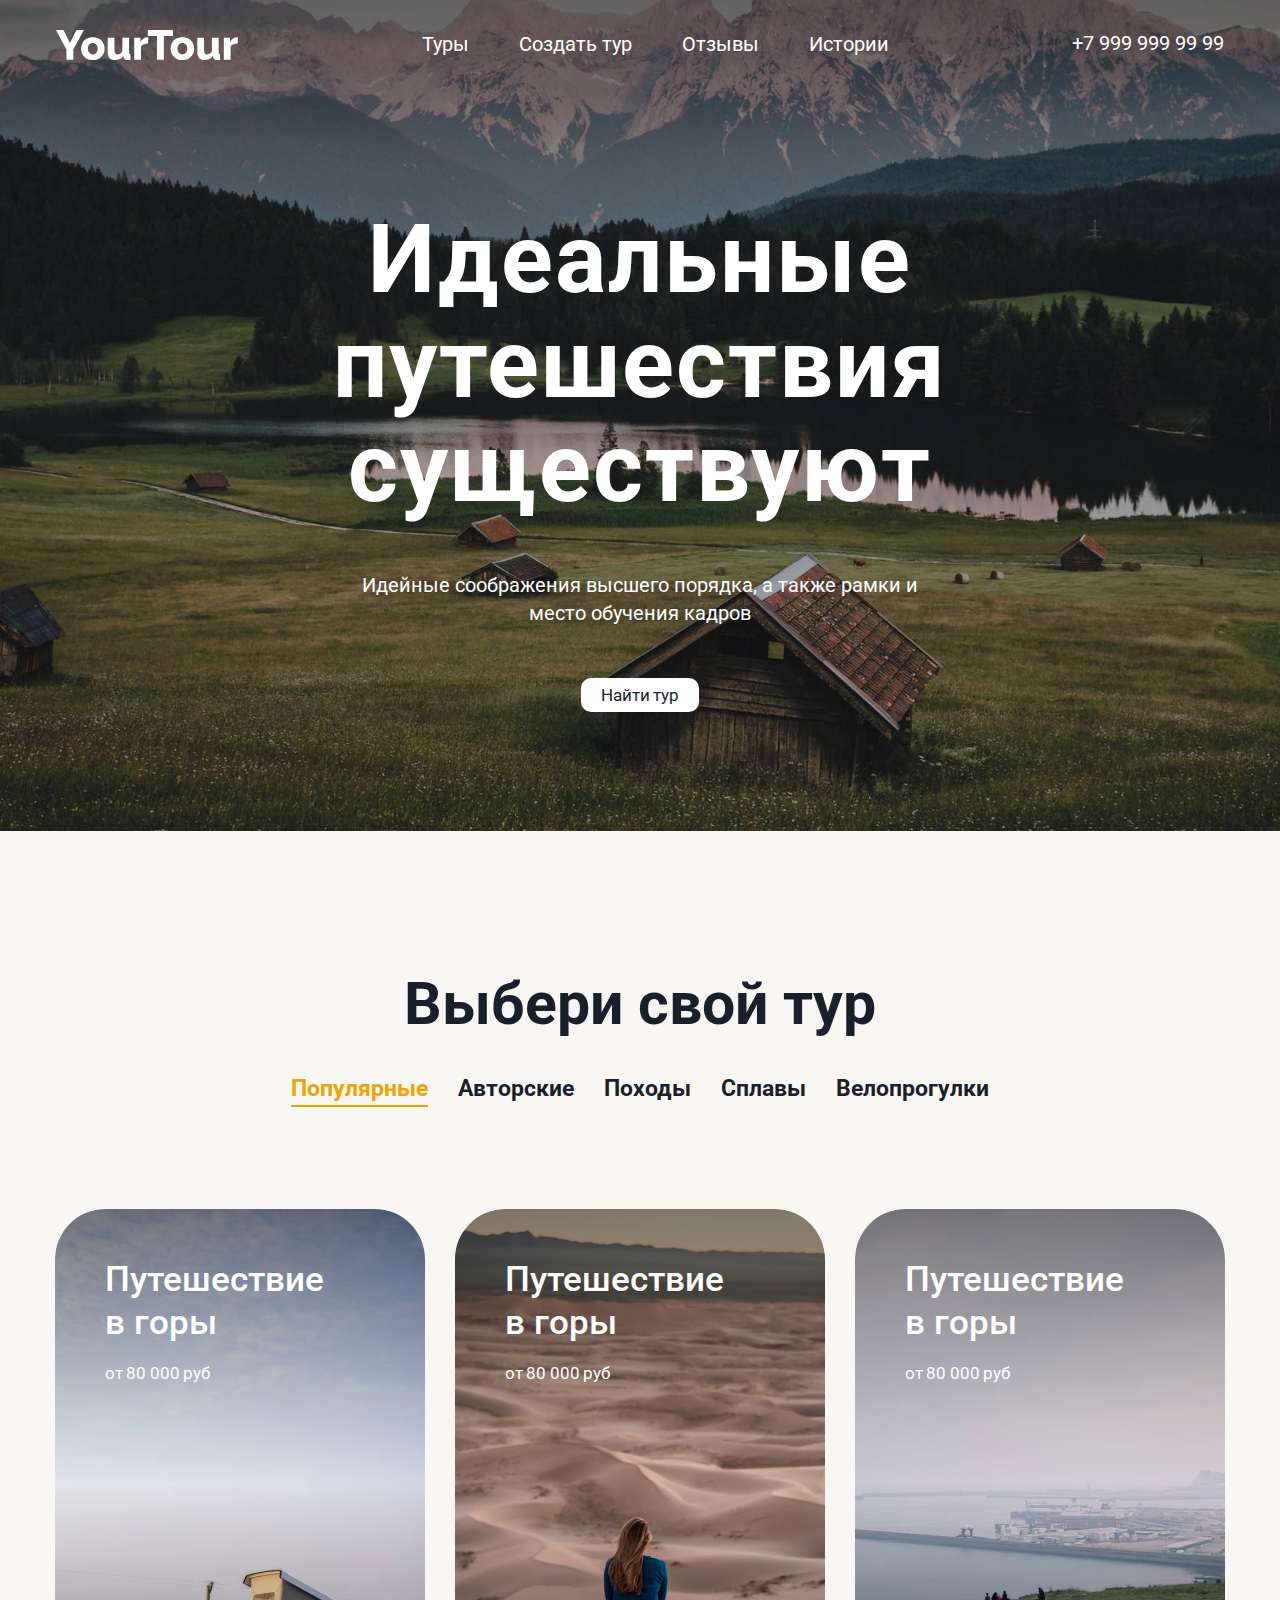
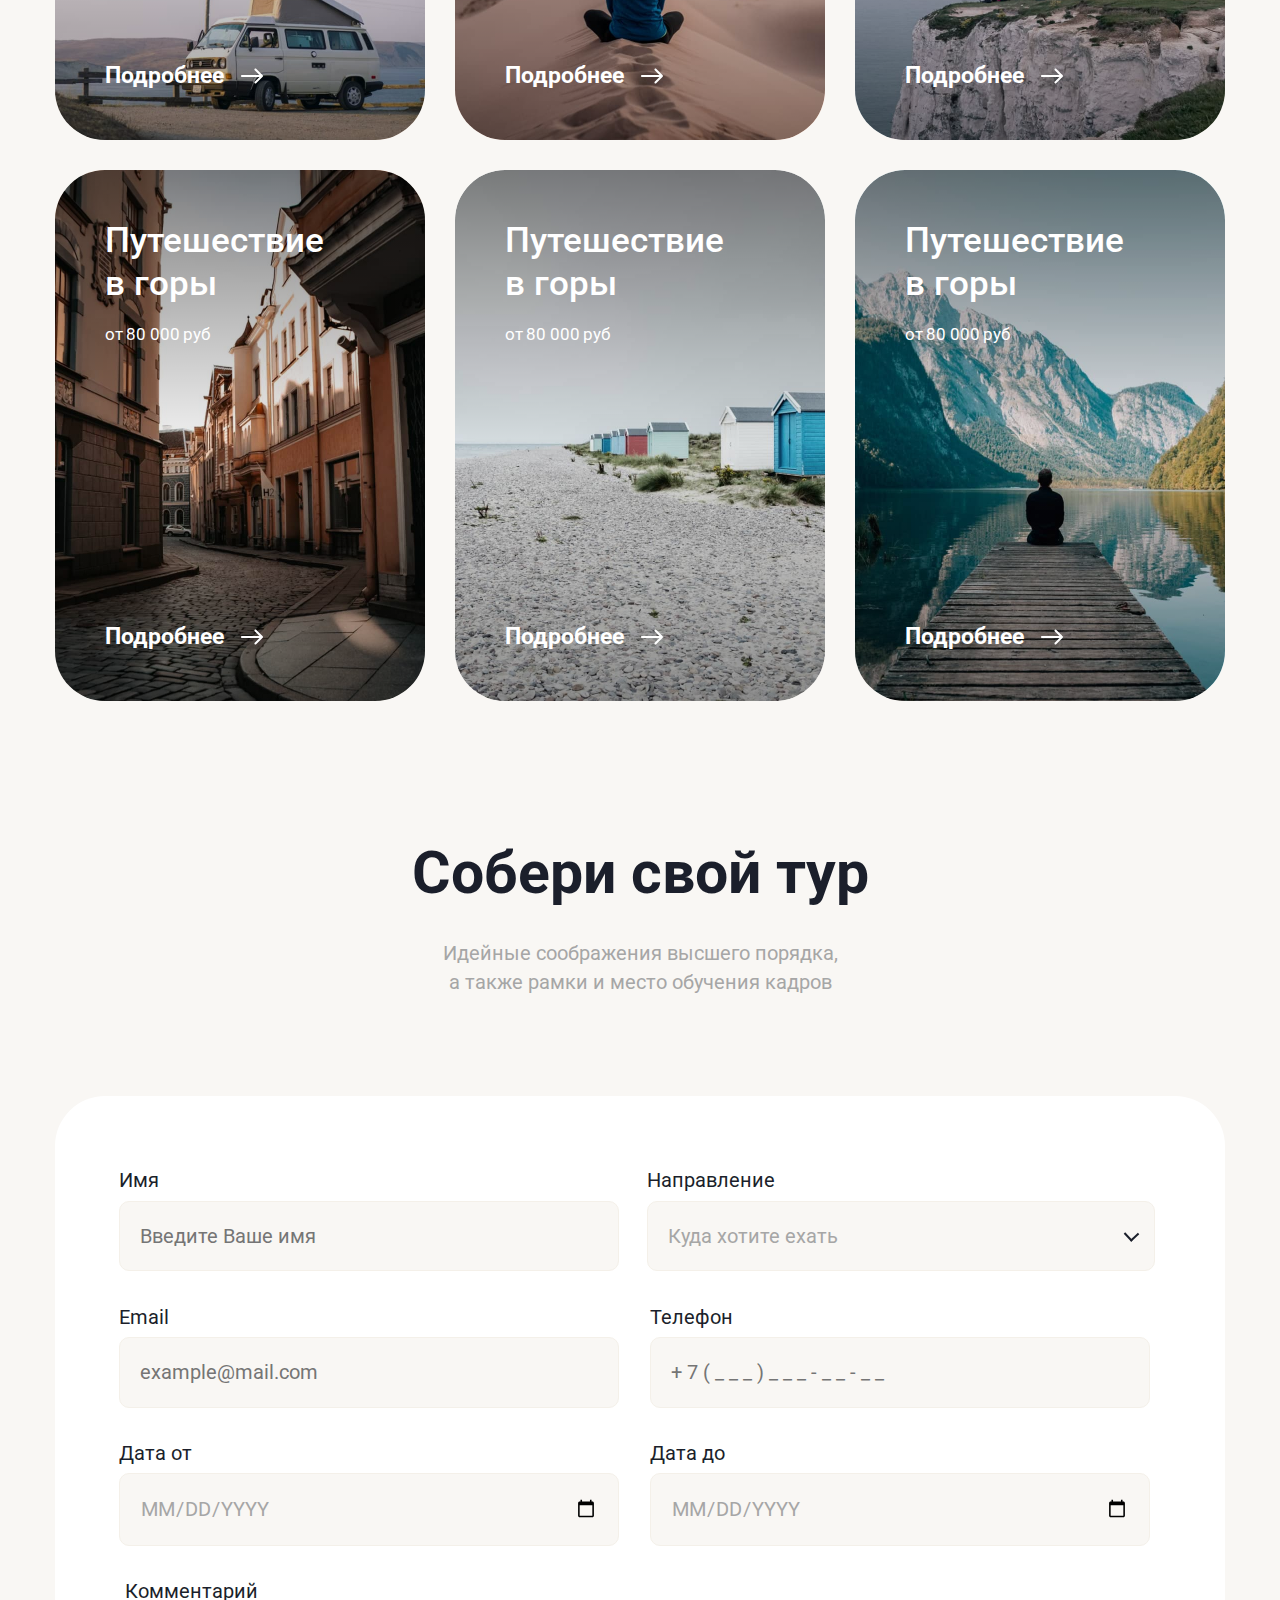
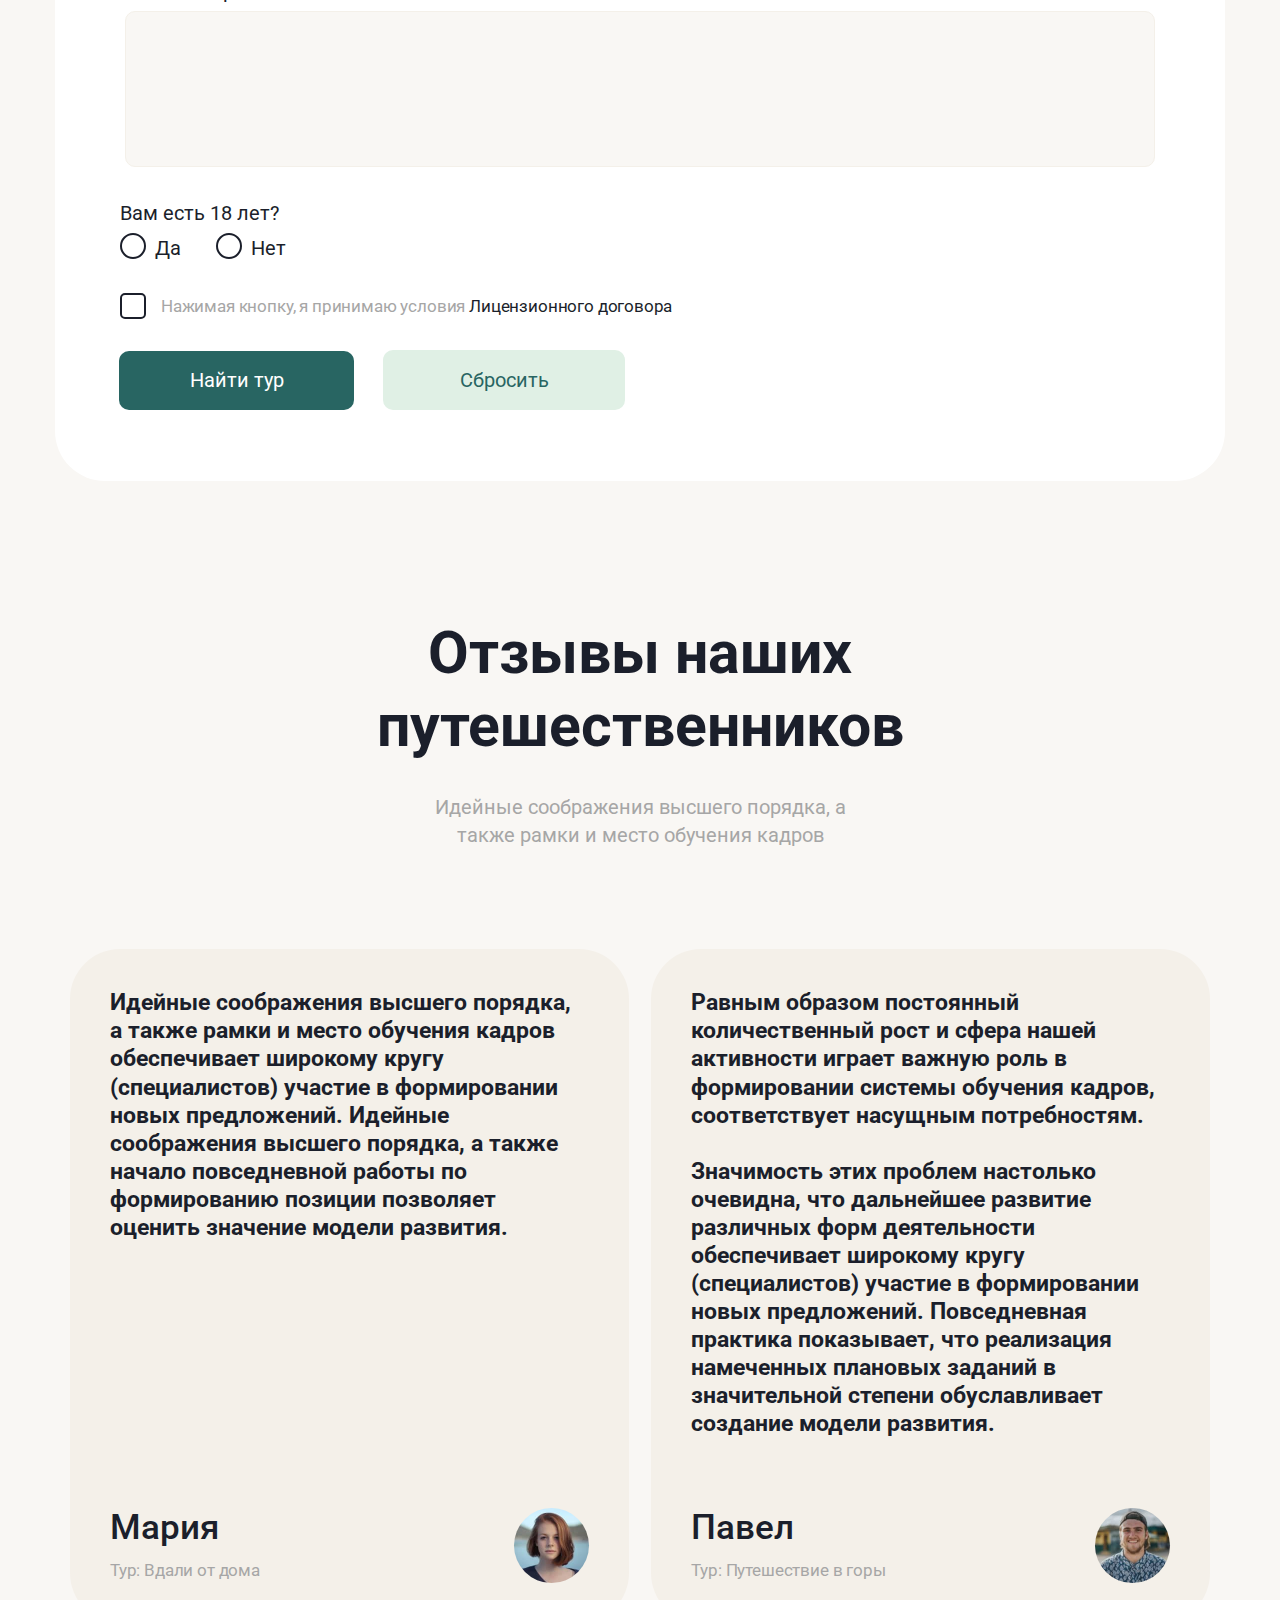
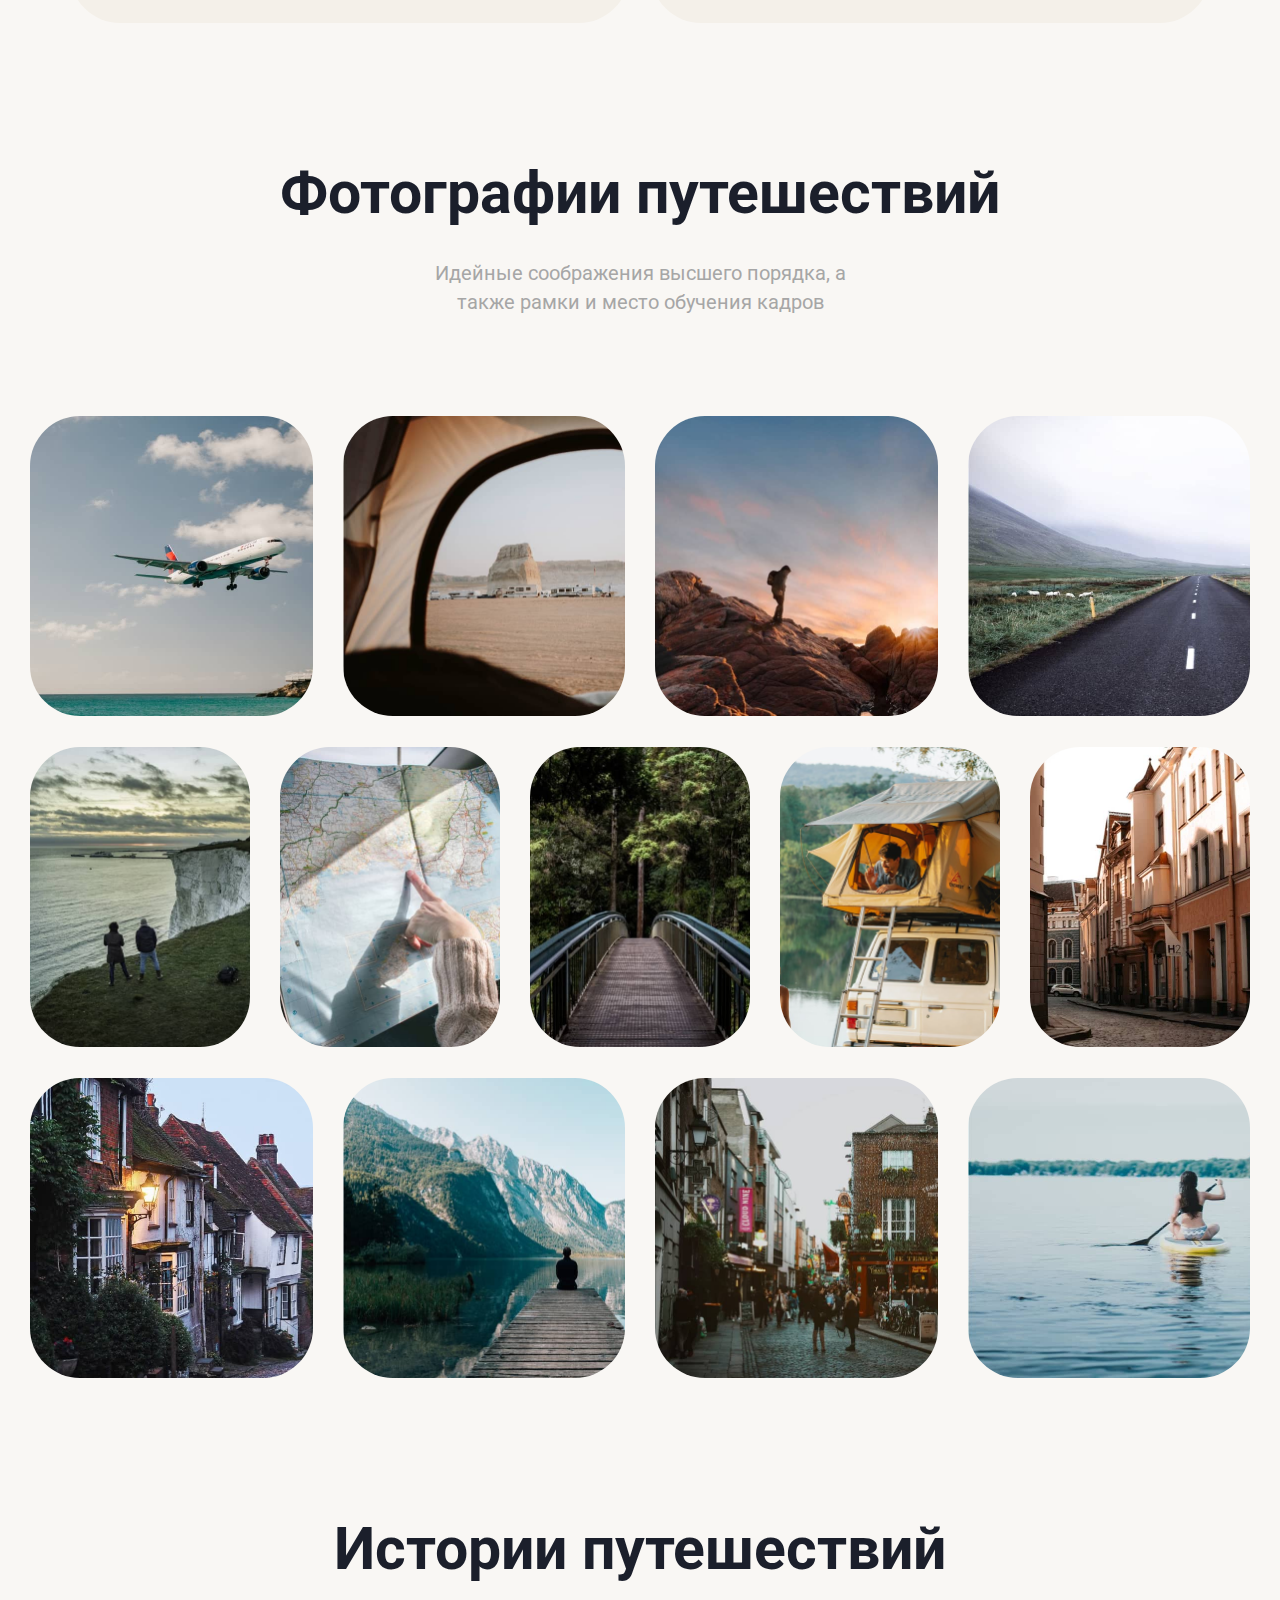
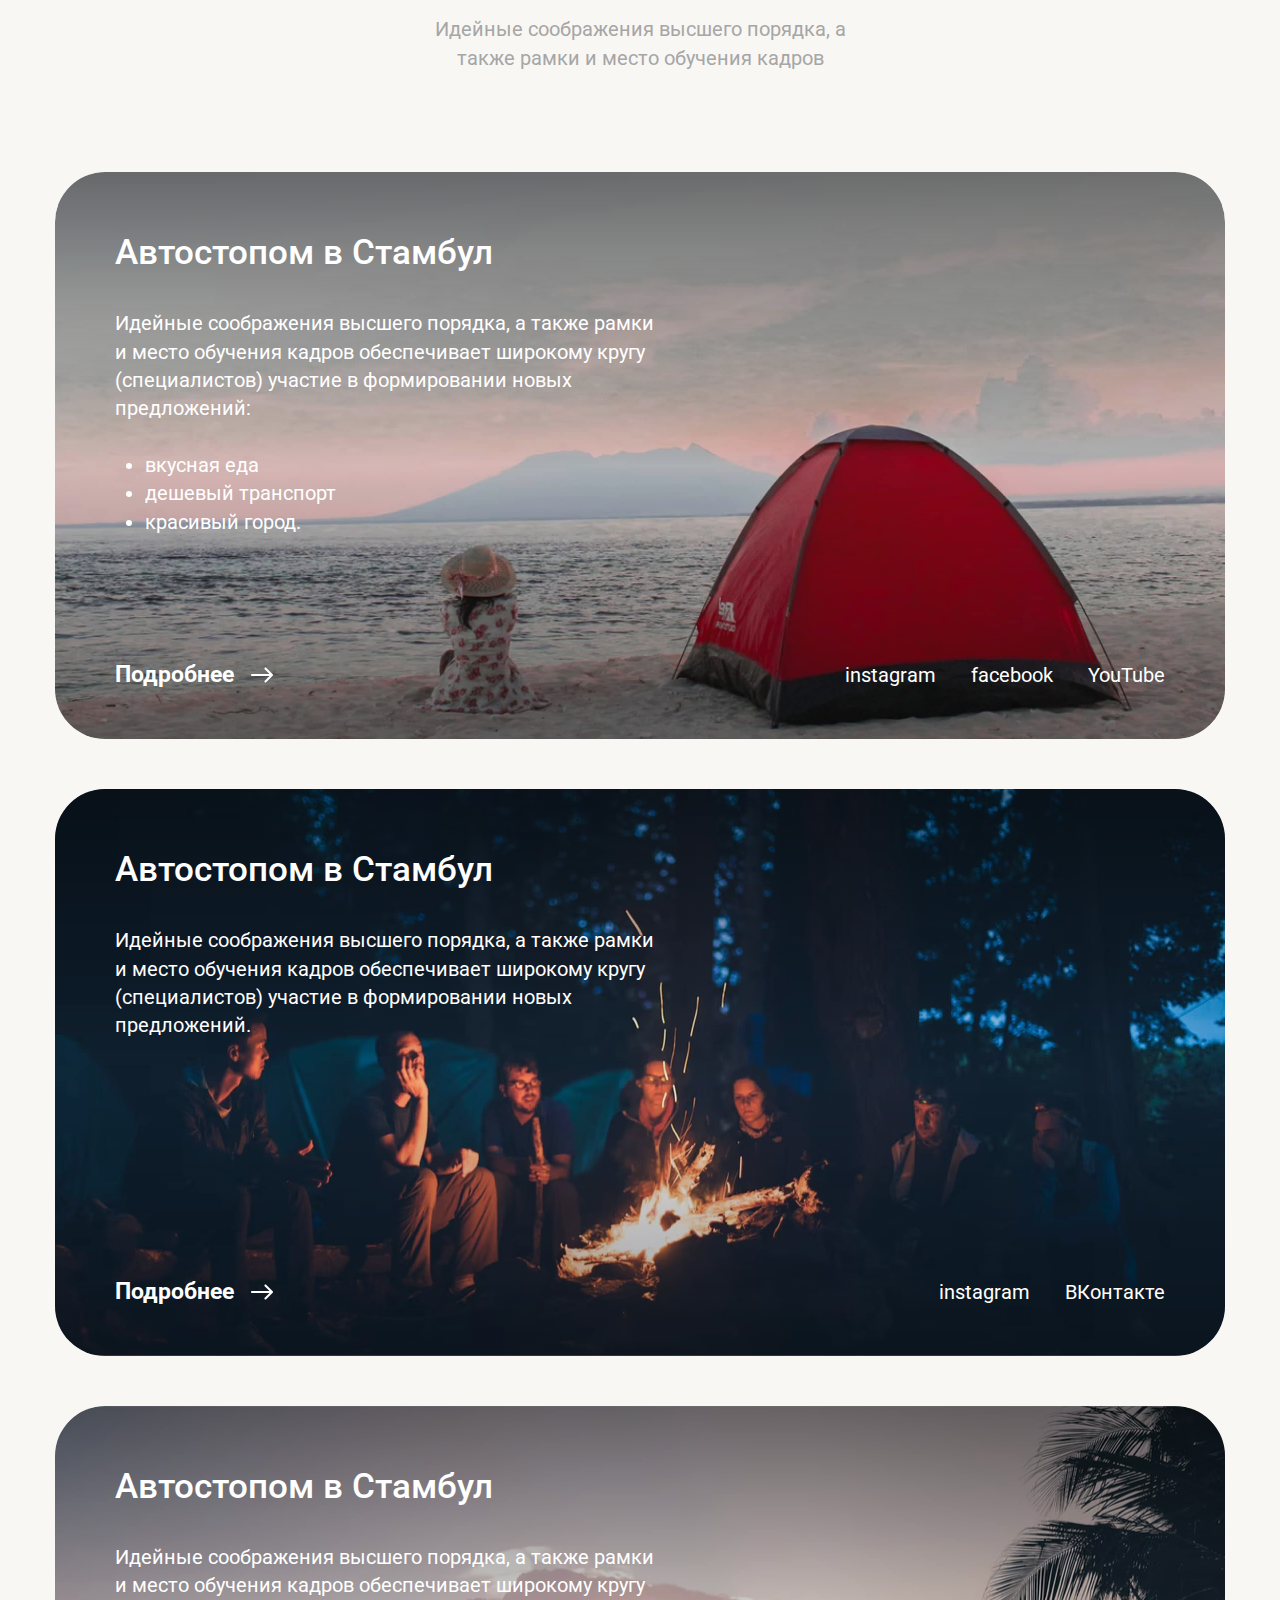
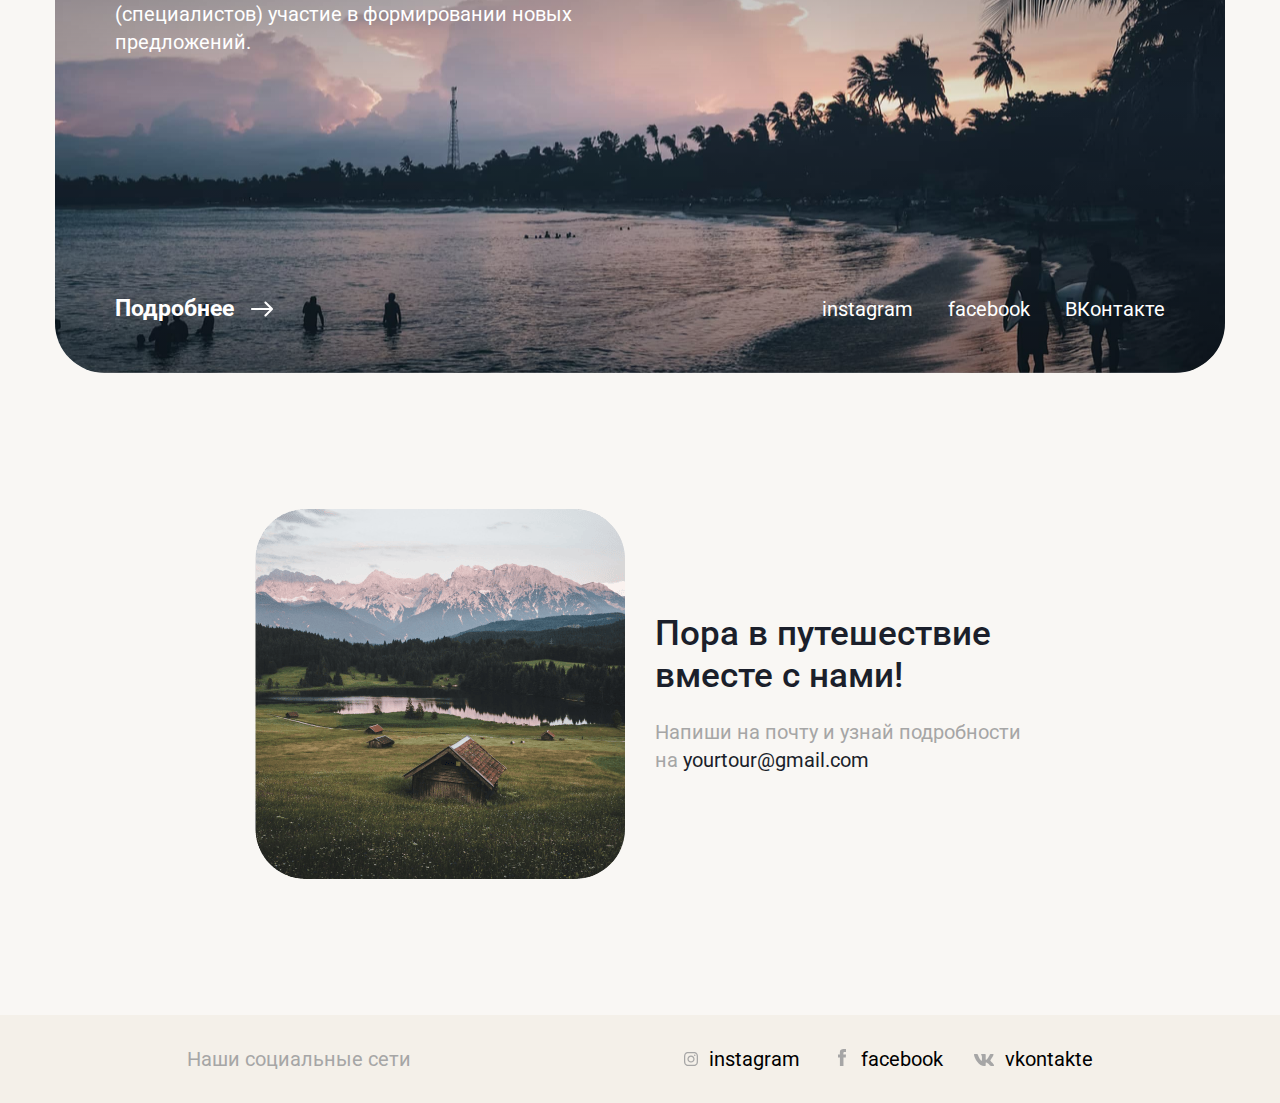
==== commit 886dbfef: "24march" ====
--- a/index.html
+++ b/index.html
@@ -29,7 +29,7 @@
 
 			<nav class="nav">
 				<div class="nav__row">
-					<div class="logo"><img src="img/icons/YourTour.png"></div>
+					<div class="logo"><img src="img/icons/YourTour.svg"></div>
 					<ul class="menu">
 						<li class="menu__item"><a href="#">Туры</a></li>
 						<li class="menu__item"><a href="#">Создать тур</a></li>
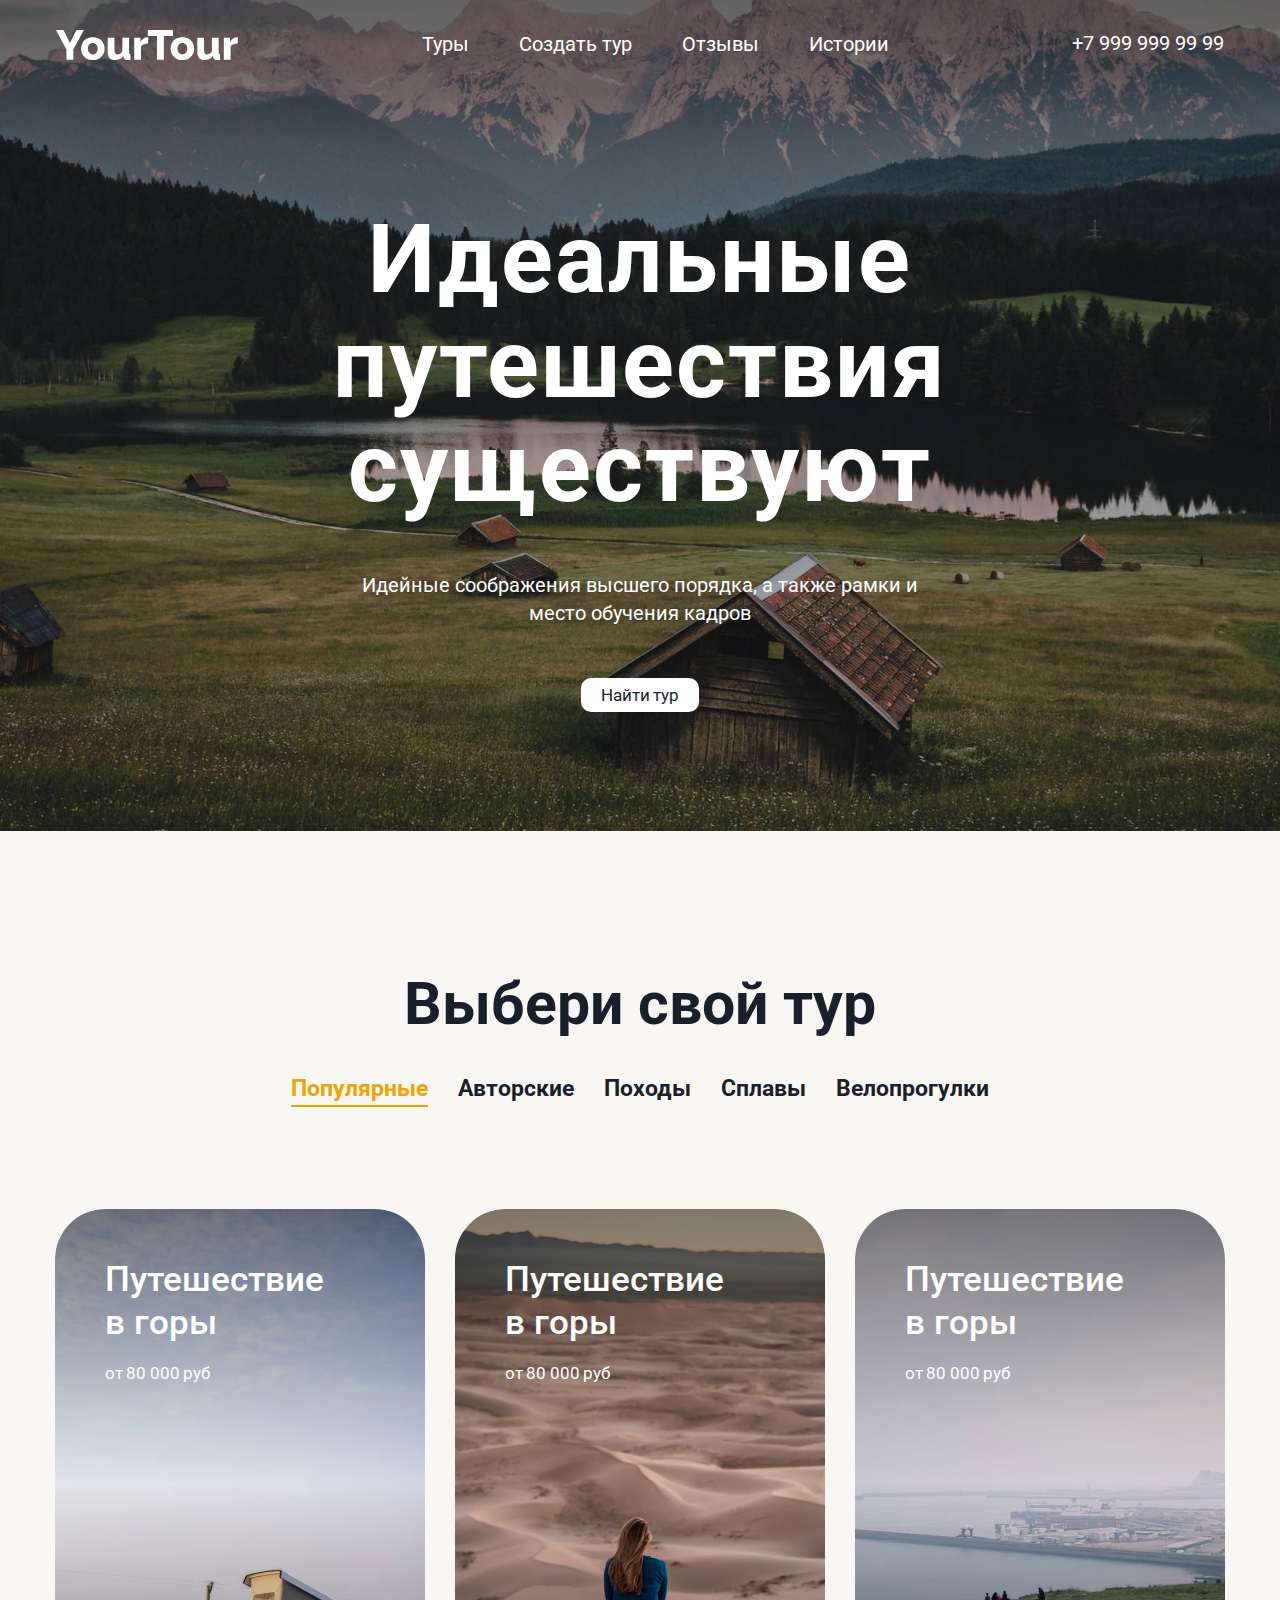
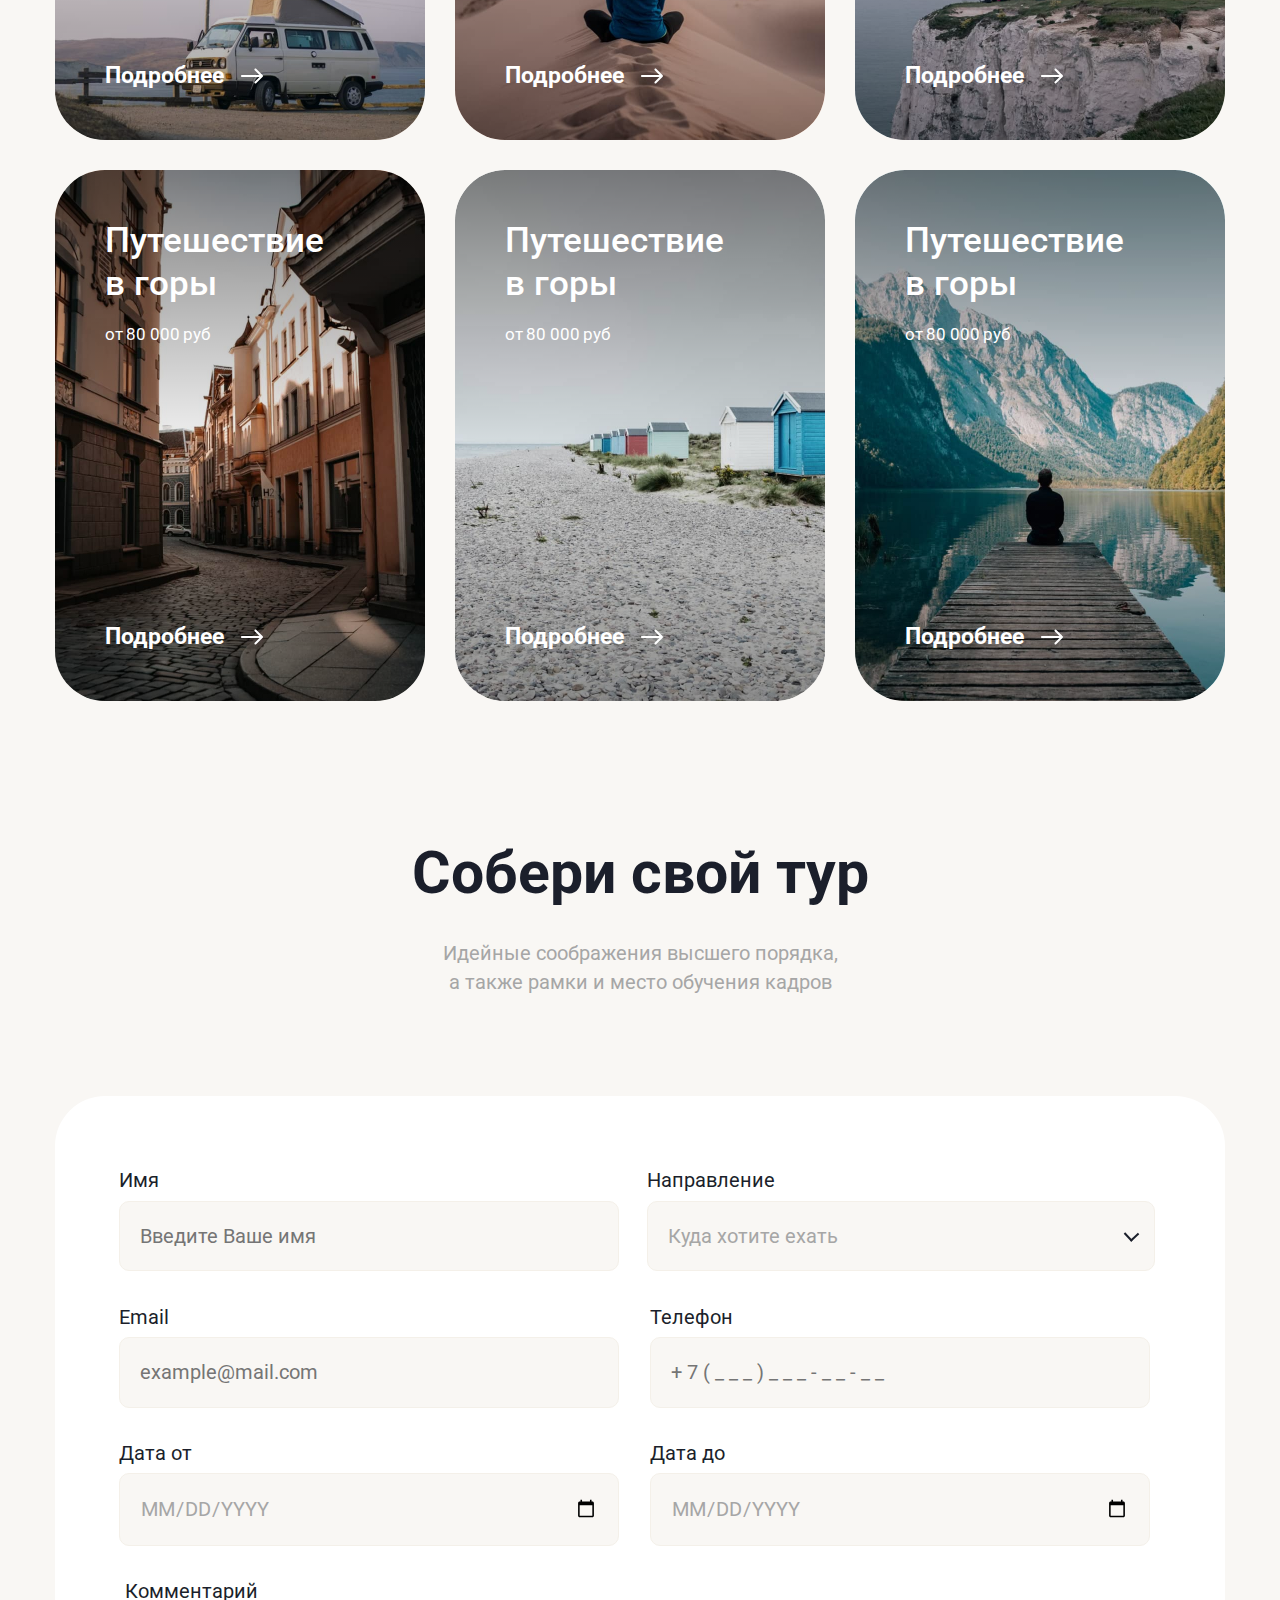
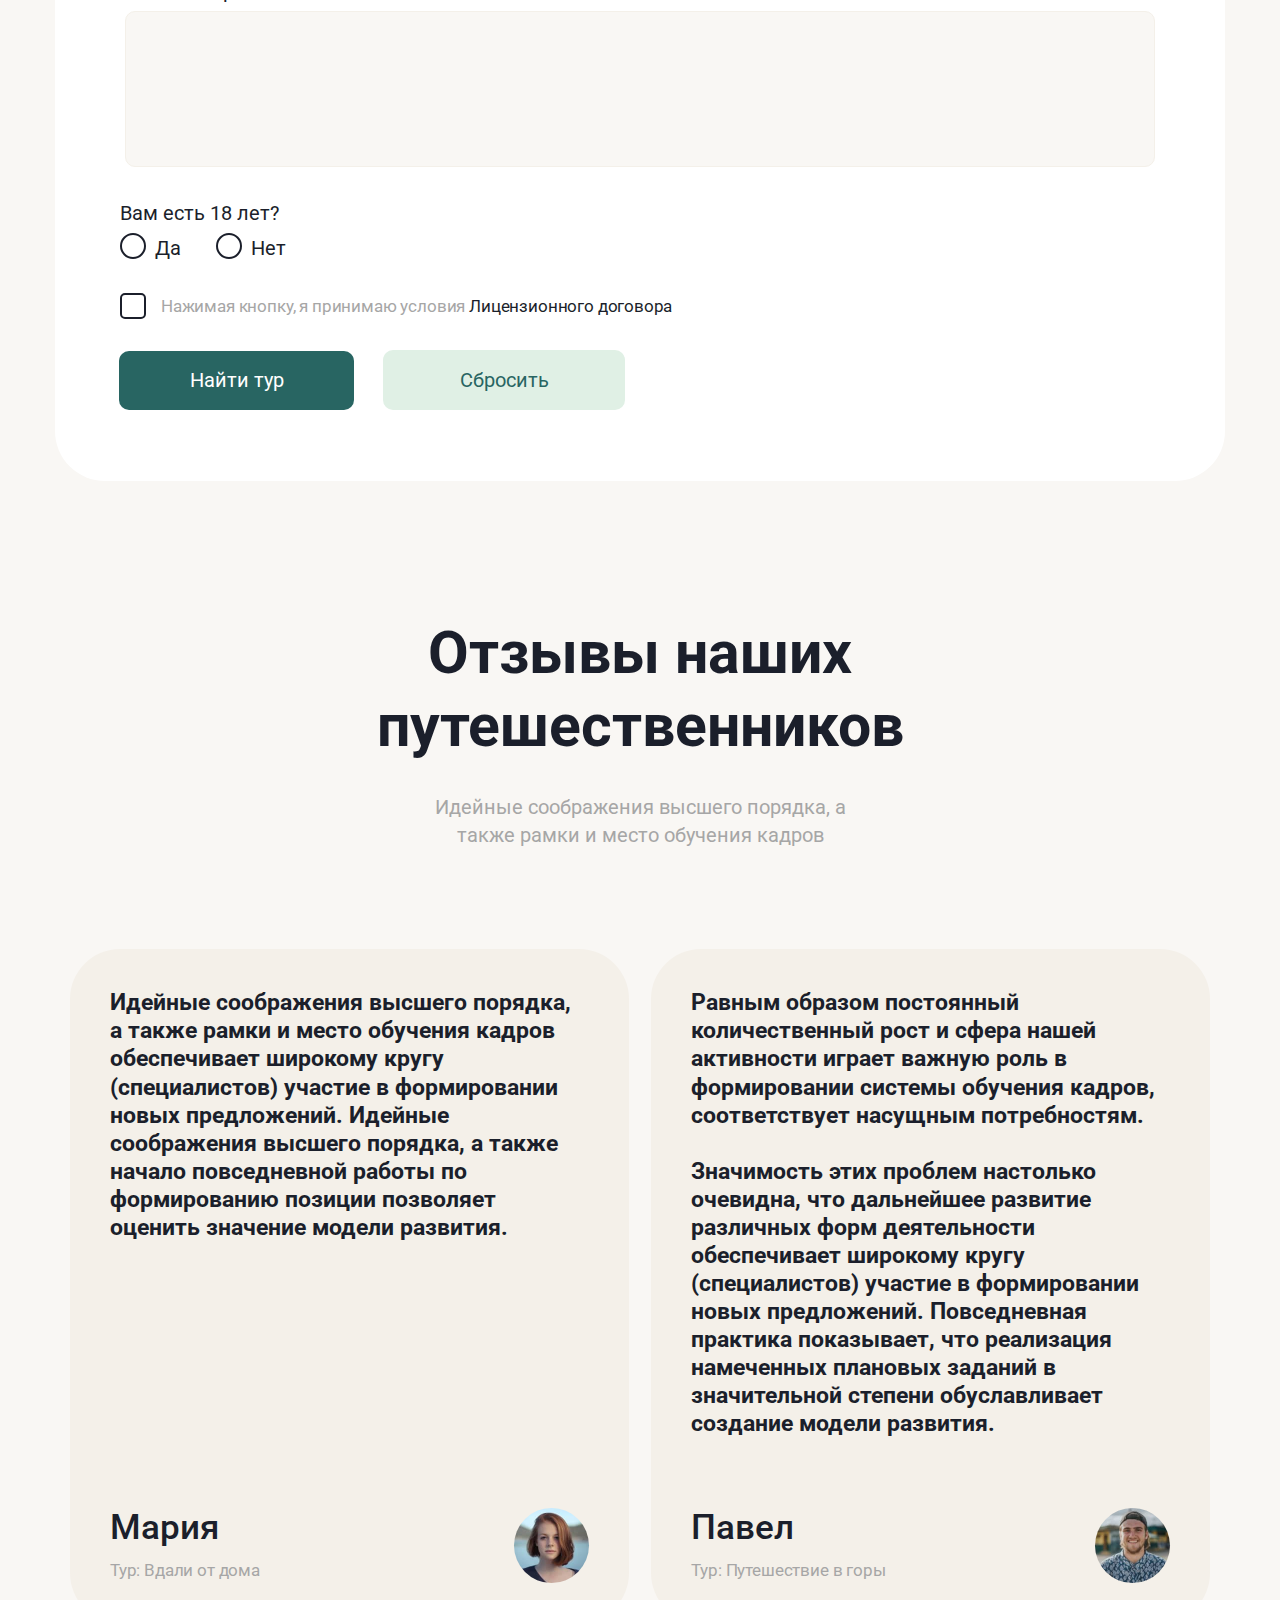
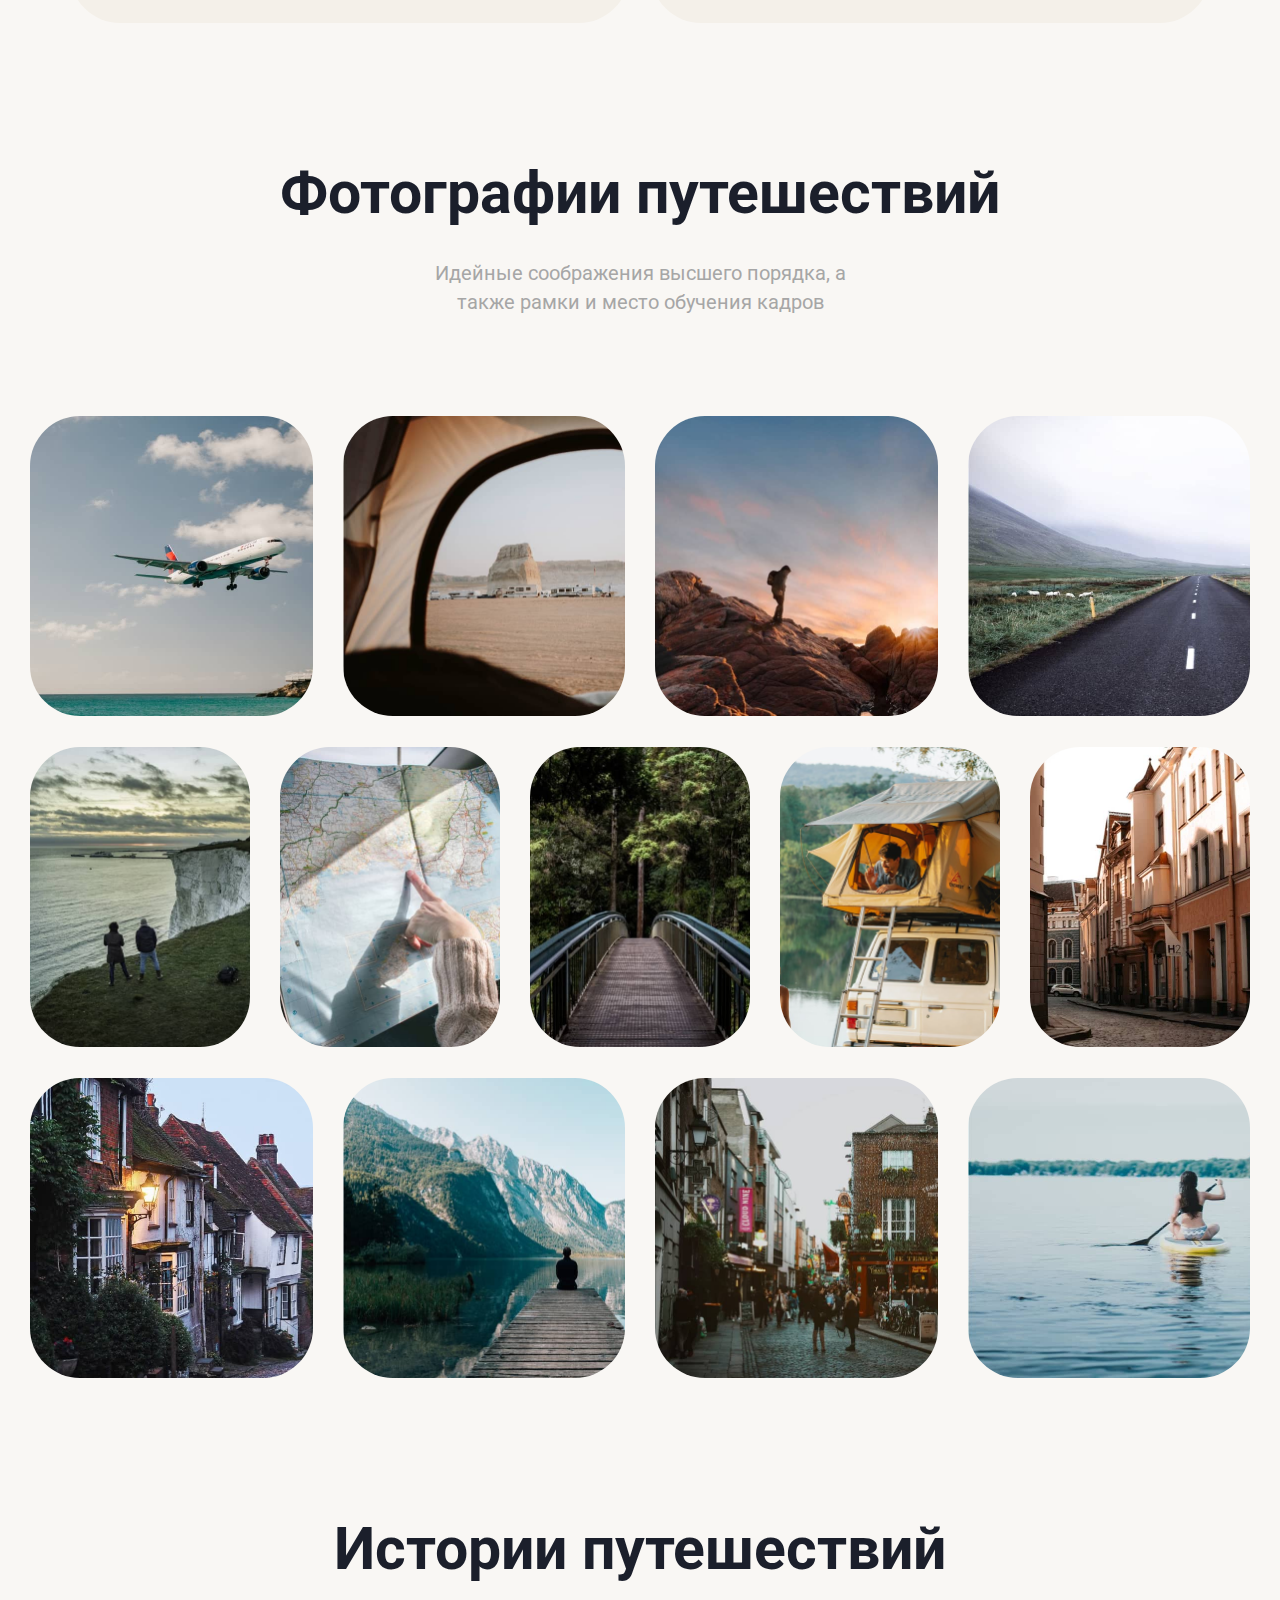
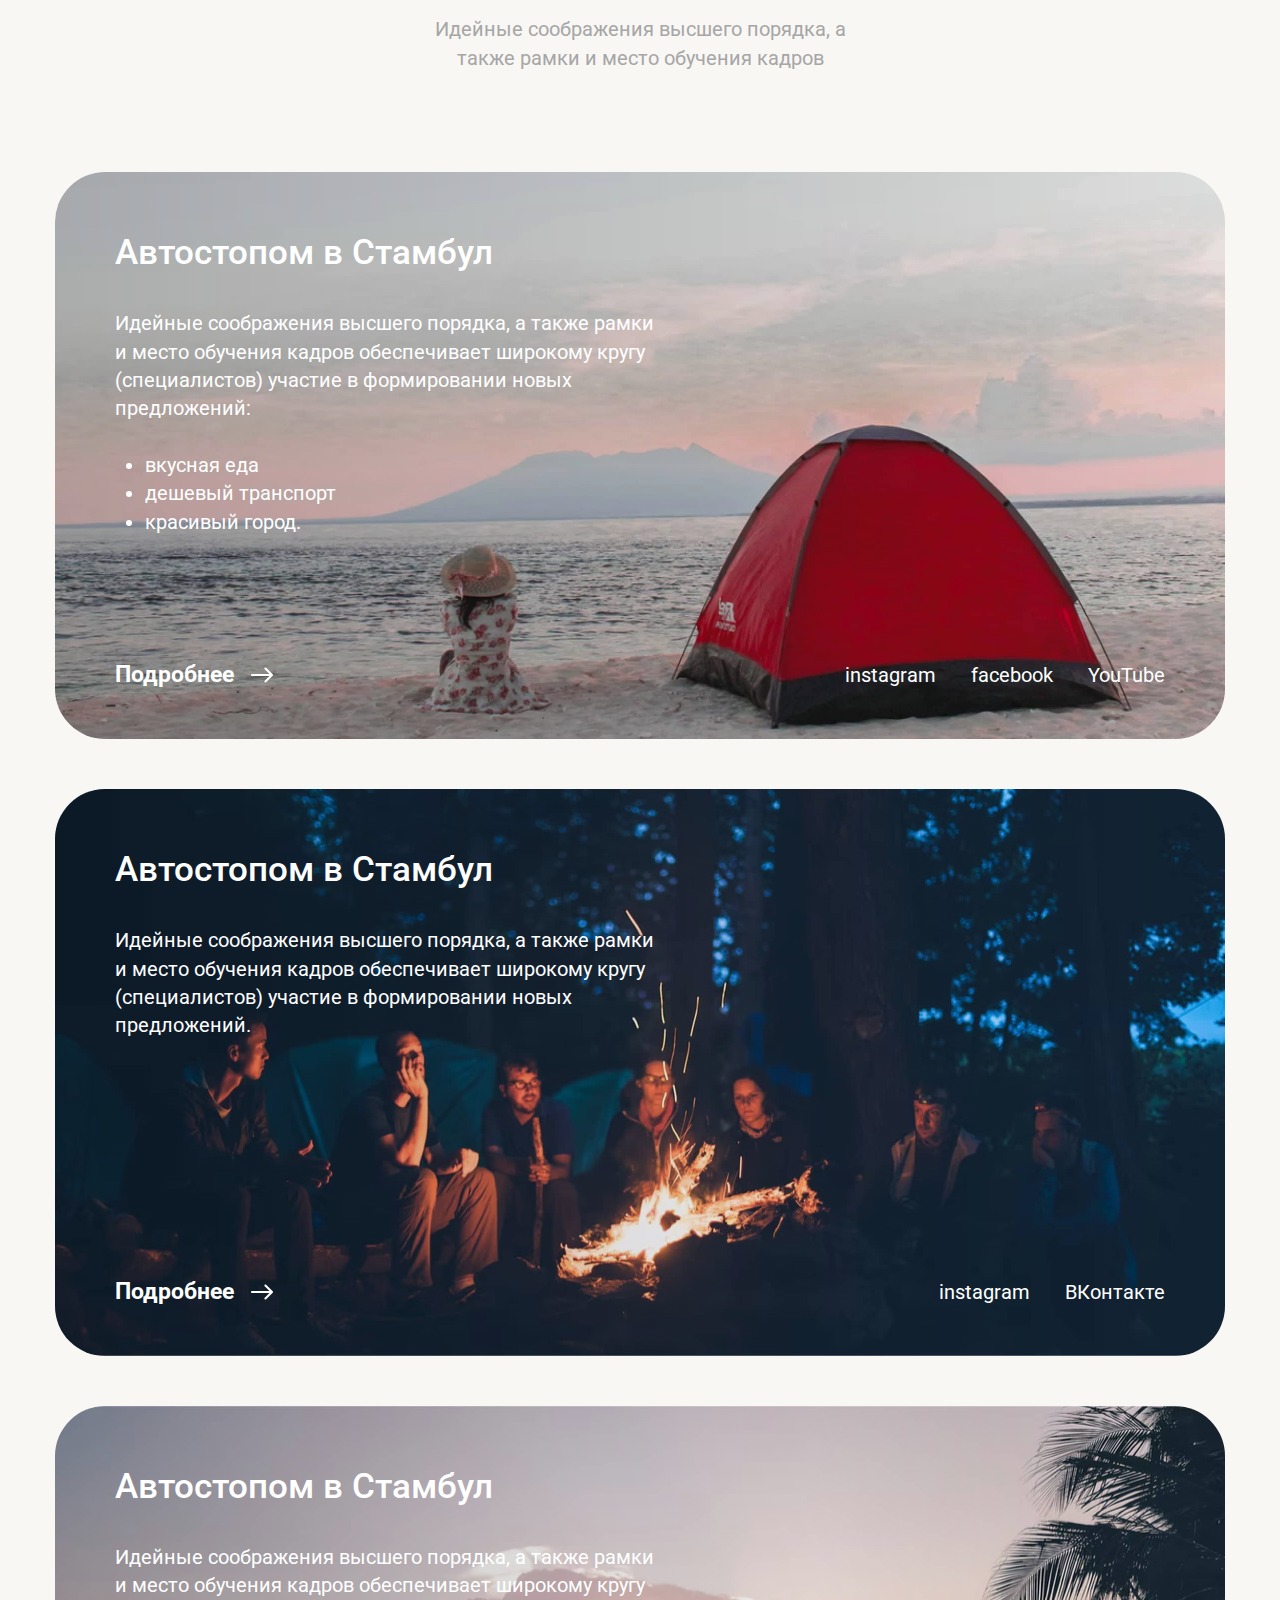
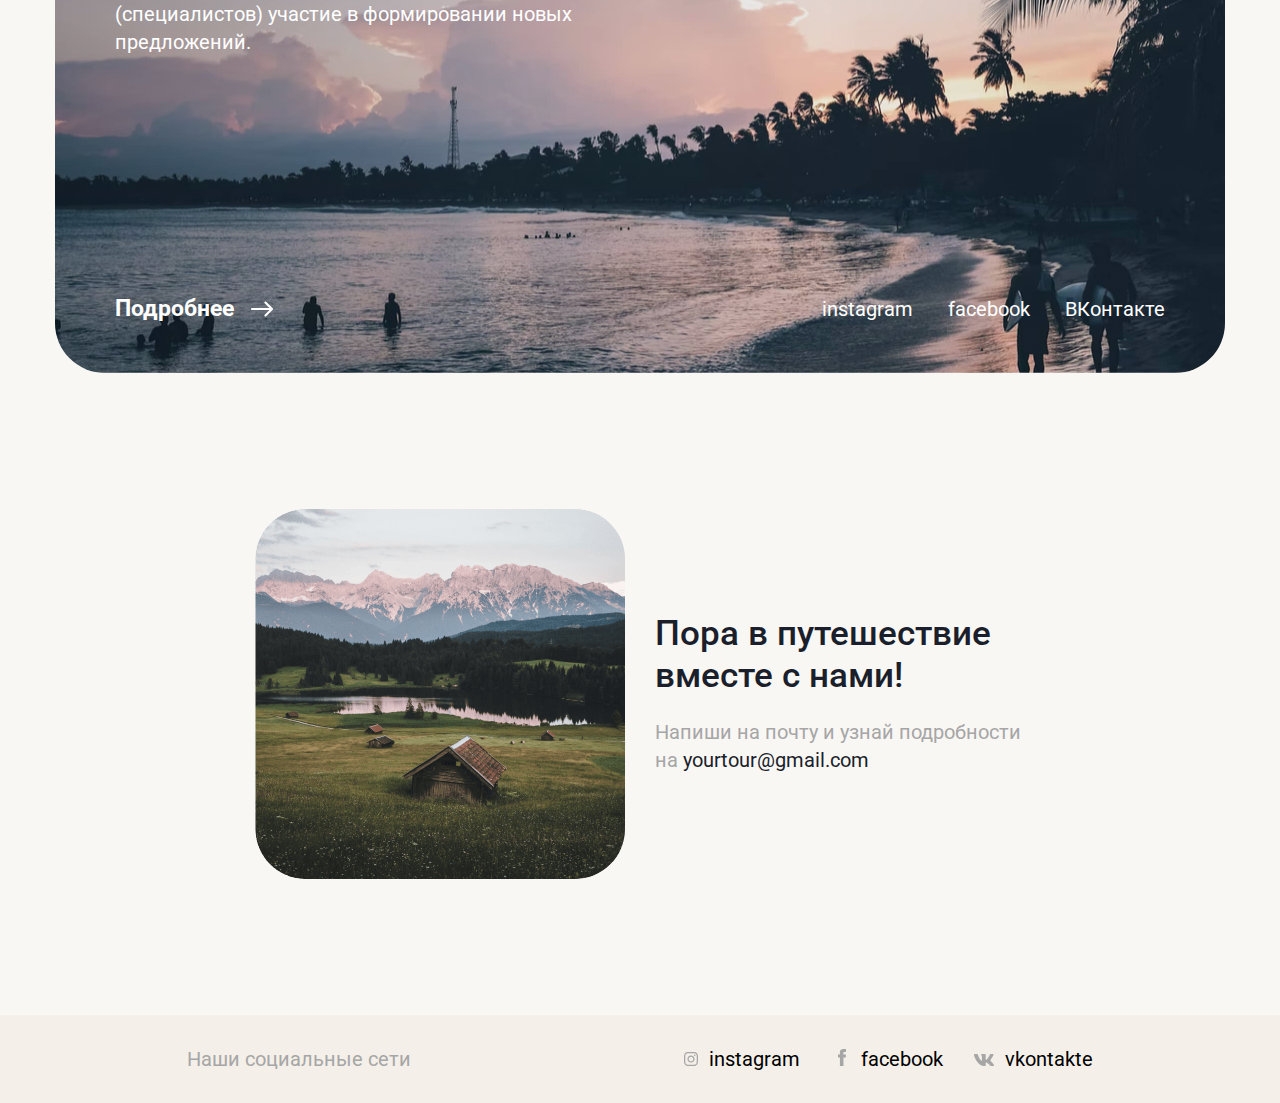
==== commit dc9dd888: "28 march" ====
--- a/index.html
+++ b/index.html
@@ -5,179 +5,173 @@
 	<meta charset="utf-8">
 	<meta name="viewport" content="width=device-width, initial-scale=1.0, maximum-scale=1.0, user-scalable=0">
 	<link rel="stylesheet" type="text/css" href="css/style.css">
-	<meta charset="utf-8">
-	<!-- Отключает формирование ссылки у номера телефона на IOS -->
+	<meta charset="utf-8">	
 	<meta name="format-detection" content="telephone=no">
-	<title>Travels</title>
-	<!-- Fonts -->
+	<title>Travels</title>	
+
 	<link rel="preconnect" href="https://fonts.googleapis.com">
 	<link rel="preconnect" href="https://fonts.gstatic.com" crossorigin>
 	<link rel="icon" href="img/icons/favicon.png">
 	<link href="https://fonts.googleapis.com/css2?family=Roboto:wght@400;500;700&display=swap" rel="stylesheet">
-	<title>Сайт для выбора туров</title>
-
-
-	<!-- SEO-тэги -->
+	
 	<meta name="description" content="kein Krieg">
 	<meta name="keywords" content="путешествие">
 </head>
 
 <body>
-	<div class="container">
-		<!-------------- START HEADER ------------------------->
+	<div class="container">		
 		<header class="header">
-
 			<nav class="nav">
 				<div class="nav__row">
-					<div class="logo"><img src="img/icons/YourTour.svg"></div>
+					<div class="logo"><img src="img/icons/YourTour.svg" alt="Logotype"></div>
 					<ul class="menu">
 						<li class="menu__item"><a href="#">Туры</a></li>
 						<li class="menu__item"><a href="#">Создать тур</a></li>
 						<li class="menu__item"><a href="#">Отзывы</a></li>
 						<li class="menu__item"><a href="#">Истории</a></li>
-
 					</ul>
-					<a href="tel:+79999999999" class="telephone">+7 999 999 99 99</a>
+					<a class="telephone" href="tel:+79999999999">+7 999 999 99 99</a>
 				</div>
 			</nav>
 			<div class="wrap-title">
 				<h1 class="wrap-title__title">Идеальные путешествия существуют</h1>
 			</div>
 			<div class="subtitle">Идейные соображения высшего порядка, а также рамки и место обучения кадров</div>
-			<div class="header-button"><a href="#choose">Найти тур</a></div>
-		</header>
-		</header>
-
-		<!-------------------------- END HEADER ---------------------------------->
-
-
-
-		<!---------------- START CHOOSE TOUR ----------------------->
+			<div class="header-button">
+				<a href="#choose">Найти тур</a>
+			</div>
+		</header>		
+		
 		<main class="main">
 			<section class="chooseTour" id="choose">
-				<header class="chooseTour__header">
+				<div class="chooseTour__header">
 					<div class="chooseTour__title-wrap">
 						<h2 class="chooseTour__title">Выбери свой тур</h2>
 					</div>
 					<ul class="chooseTour__filter-list">
-						<li class="filter-list__item"><a href="#" class="focus">Популярные</a></li>
-						<li class="filter-list__item"><a href="#">Авторские</a></li>
-						<li class="filter-list__item"><a href="#">Походы</a></li>
-						<li class="filter-list__item"><a href="#">Сплавы</a></li>
-						<li class="filter-list__item"><a href="#">Велопрогулки</a></li>
+						<li class="filter-list__item">
+							<a href="#" class="focus">Популярные</a>
+						</li>
+						<li class="filter-list__item">
+							<a href="#">Авторские</a>
+						</li>
+						<li class="filter-list__item">
+							<a href="#">Походы</a>
+						</li>
+						<li class="filter-list__item">
+							<a href="#">Сплавы</a>
+						</li>
+						<li class="filter-list__item">
+							<a href="#">Велопрогулки</a>
+						</li>
 					</ul>
-
-				</header>
-				<div class="chooseTour__insert-wrap">
+				</div>
+				<div class="chooseTour__insert-wrap">					
 					<div class="chooseTour__insert insert1">
-						<img src="img/tour/card tour photo-1.jpg">
-						<header class="insert-header">
-							<h3>Путешествие в горы</h3>
-							<div class="insert-price">
-								<span>от 80 000 руб</span>
-							</div>
-						</header>
-						<footer class="footInsert" id="trv-link">
-							<a href="#"><span>Подробнее</span>
-								<img src="img/icons/arrow bt.svg" class="insertArrow"></a>
-						</footer>
-					</div>
-
-
+						<img src="img/tour/card tour photo-1.jpg" alt="Foto tour1">
+						<div class="insert-header">
+							<h3>Путешествие в горы</h3>
+							<div class="insert-price">
+								<span>от 80 000 руб</span>
+							</div>
+						</div>
+						<div class="footInsert" id="trv-link">
+							<a href="#">
+								<span>Подробнее</span>
+								<img class="insertArrow" src="img/icons/arrow bt.svg"  alt="arrow-link">
+							</a>
+						</div>
+					</div>
 					<div class="chooseTour__insert insert2">
-						<img src="img/tour/card tour photo-2.jpg">
-						<header class="insert-header">
-							<h3>Путешествие в горы</h3>
-							<div class="insert-price">
-								<span>от 80 000 руб</span>
-							</div>
-						</header>
-						<footer class="footInsert" id="trv-link">
-							<a href="#"><span>Подробнее</span>
-								<img src="img/icons/arrow bt.svg" class="insertArrow"></a>
-						</footer>
-					</div>
-
-
+						<img src="img/tour/card tour photo-2.jpg" alt="Foto tour2">
+						<div class="insert-header">
+							<h3>Путешествие в горы</h3>
+							<div class="insert-price">
+								<span>от 80 000 руб</span>
+							</div>
+						</div>
+						<div class="footInsert" id="trv-link">
+							<a href="#">
+								<span>Подробнее</span>
+								<img class="insertArrow" src="img/icons/arrow bt.svg"  alt="arrow-link">
+							</a>
+						</div>
+					</div>
 					<div class="chooseTour__insert insert3">
-						<img src="img/tour/card tour photo-3.jpg">
-						<header class="insert-header">
-							<h3>Путешествие в горы</h3>
-							<div class="insert-price">
-								<span>от 80 000 руб</span>
-							</div>
-						</header>
-						<footer class="footInsert" id="trv-link">
-							<a href="#"><span>Подробнее</span>
-								<img src="img/icons/arrow bt.svg" class="insertArrow"></a>
-						</footer>
-					</div>
-
-
-
+						<img src="img/tour/card tour photo-3.jpg" alt="Foto tour3">
+						<div class="insert-header">
+							<h3>Путешествие в горы</h3>
+							<div class="insert-price">
+								<span>от 80 000 руб</span>
+							</div>
+						</div>
+						<div class="footInsert" id="trv-link">
+							<a href="#">
+								<span>Подробнее</span>
+								<img class="insertArrow" src="img/icons/arrow bt.svg"  alt="arrow-link">
+							</a>
+						</div>
+					</div>
 					<div class="chooseTour__insert insert4">
-						<img src="img/tour/card tour photo-4.jpg">
-						<header class="insert-header">
-							<h3>Путешествие в горы</h3>
-							<div class="insert-price">
-								<span>от 80 000 руб</span>
-							</div>
-						</header>
-						<footer class="footInsert" id="trv-link">
-							<a href="#"><span>Подробнее</span>
-								<img src="img/icons/arrow bt.svg" class="insertArrow"></a>
-						</footer>
-					</div>
-
-
+						<img src="img/tour/card tour photo-4.jpg" alt="Foto tour4">
+						<div class="insert-header">
+							<h3>Путешествие в горы</h3>
+							<div class="insert-price">
+								<span>от 80 000 руб</span>
+							</div>
+						</div>
+						<div class="footInsert" id="trv-link">
+							<a href="#">
+								<span>Подробнее</span>
+								<img class="insertArrow" src="img/icons/arrow bt.svg"  alt="arrow-link">
+							</a>
+						</div>
+					</div>
 					<div class="chooseTour__insert insert5">
-						<img src="img/tour/card tour photo-5.jpg">
-						<header class="insert-header">
-							<h3>Путешествие в горы</h3>
-							<div class="insert-price">
-								<span>от 80 000 руб</span>
-							</div>
-						</header>
-						<footer class="footInsert" id="trv-link">
-							<a href="#"><span>Подробнее</span>
-								<img src="img/icons/arrow bt.svg" class="insertArrow"></a>
-						</footer>
-					</div>
-
+						<img src="img/tour/card tour photo-5.jpg" alt="Foto tour5">
+						<div class="insert-header">
+							<h3>Путешествие в горы</h3>
+							<div class="insert-price">
+								<span>от 80 000 руб</span>
+							</div>
+						</div>
+						<div class="footInsert" id="trv-link">
+							<a href="#">
+								<span>Подробнее</span>
+								<img class="insertArrow" src="img/icons/arrow bt.svg"  alt="arrow-link">
+							</a>
+						</div>
+					</div>
 					<div class="chooseTour__insert insert6">
-						<img src="img/tour/card tour photo-6.jpg">
-						<header class="insert-header">
-							<h3>Путешествие в горы</h3>
-							<div class="insert-price">
-								<span>от 80 000 руб</span>
-							</div>
-						</header>
-						<footer class="footInsert" id="trv-link">
-							<a href="#"><span>Подробнее</span>
-								<img src="img/icons/arrow bt.svg" class="insertArrow"></a>
-						</footer>
-					</div>
-
+						<img src="img/tour/card tour photo-6.jpg" alt="Foto tour6">
+						<div class="insert-header">
+							<h3>Путешествие в горы</h3>
+							<div class="insert-price">
+								<span>от 80 000 руб</span>
+							</div>
+						</div>
+						<div class="footInsert" id="trv-link">
+							<a href="#">
+								<span>Подробнее</span>
+								<img class="insertArrow" src="img/icons/arrow bt.svg" alt="arrow-link">
+							</a>
+						</div>
+					</div>
 				</div>
 			</section>
-
-			<!-------------------------------------------------------------------------------------------- END CHOOSE TOUR -------------------------->
-
-			<!----------------------------------------------------------------------------------------START SET UP YOUR TOUR!  -------------------------->
+			
 			<section class="setupTour">
-				<header class="setupTour__header">
+				<div class="setupTour__header">
 					<div class="setupTour__title-wrap">
 						<h2>Собери свой тур</h2>
 					</div>
 					<div class="setupTour__subtitle">
 						<p>Идейные соображения высшего порядка,<br> а также рамки и место обучения кадров</p>
 					</div>
-				</header>
-
+				</div>
 				<div class="setupTour__form-wrap" style="max-width: 100%;">
-					<form action="#" method="post" class="form" id="formSetUp">
-						<div class="input-conteiner">
-						
+					<form class="form" action="#" method="post" id="formSetUp">
+						<div class="input-conteiner">						
 								<div class="rowDog">
 								<label>
 									<p>Имя</p>
@@ -208,16 +202,12 @@
 								<label class="data-lab">
 									<p>Дата от</p>
 									<input type="date" name="" style="text-transform: uppercase; color: #A6A6A6" required>
-								</label>
-							
-								
-								
+								</label>								
 								<label>
 									<p>Дата до</p>
 									<input type="date" name="" style="text-transform: uppercase; color: #A6A6A6" required>
 								</label>
-							</div>
-							
+							</div>							
 						</div>
 						<label>
 							<p>Комментарий</p>
@@ -228,49 +218,44 @@
 							<div class="years-form__radio-wrap">
 								<div class="radio-yes">
 									<label>
-									<input type="radio" name="years" id="years-yes" value="1" class="real-radio">
-									
-									<div class="custom-radio"></div>
-									<span>Да</span>		
+										<input class="real-radio" type="radio" name="years" id="years-yes" value="1">									
+										<div class="custom-radio"></div>
+										<span>Да</span>		
 									</label>
 								</div>
 								<div class="radio-no">
 									<label>
-									<input type="radio" name="years" id="years-no" value="0" class="real-radio">
-										
-									<div class="custom-radio"></div>
-									<span>Нет</span>	
+										<input class="real-radio" type="radio" name="years" id="years-no" value="0">										
+										<div class="custom-radio"></div>
+										<span>Нет</span>	
 									</label>
 								</div>
 							</div>
 						</div>
 						<div class="checkbox-wrap">
 							<label>
-							<input type="checkbox" name="checkbox"  class="check-real"> 
+								<input class="check-real" type="checkbox" name="checkbox"> 
 								<div class="custom-check"></div>
 								<span>Нажимая кнопку, я принимаю условия <a href="#">Лицензионного договора</a></span>
 							</label>
 						</div>
 						<div class="formSetUp__button-wrap">
 							<input type="button" id="search" value="Найти тур">
-							<input type="button" value="Сбросить" class="reset">
+							<input class="reset" type="button" value="Сбросить" >
 						</div>
 					</form>
 				</div>
-			</section>
-			<!----------------------------------------------------------------------------------------------------------------------- END SET UP YOUR TOUR -------------------------------------->
-
-
-			<!-------------------------------------------------------------------------------REVIEWS  ------------------------------------------>
+			</section>			
+			
 			<section class="reviews">
-				<header class="reviews__header">
+				<div class="reviews__header">
 					<div class="reviews__title">
 						<h2>Отзывы наших путешественников</h2>
 					</div>
 					<div class="reviews__subtitle">
 						<p>Идейные соображения высшего порядка, а также рамки и место обучения кадров</p>
 					</div>
-				</header>
+				</div>
 				<div class="reviews__container">
 					<div class="reviews__card">
 						<p>Идейные соображения высшего порядка, а также рамки и место обучения кадров обеспечивает
@@ -301,25 +286,19 @@
 							<div class="img-review review2"></div>
 						</div>
 					</div>
-
 				</div>
 			</section>
-			<!--------------------------------------------------------------------------------------------------------------------------------------------------------------- END REVIEWS ------------------------------------------------------->
-
-
-			<!--------------------------------------------------------------------------------------- START TRAVEL PHOTOS ----------------------------------------------------------------------------------------->
+			
 			<section class="travelPhotos">
-				<header class="travelPhotos__header-wrap">
+				<div class="travelPhotos__header-wrap">
 					<h2>Фотографии путешествий</h2>
 					<div class="travelPhotos__sub">
 						<p>Идейные соображения высшего порядка, а также рамки и место обучения кадров</p>
 					</div>
-				</header>
+				</div>
 				<div class="travelPhotos__conteiner">
 					<div class="travelPhotos__row row1">
-						<div class="photo trip-1">
-
-						</div>
+						<div class="photo trip-1"></div>
 						<div class="photo trip-2"></div>
 						<div class="photo trip-3"></div>
 						<div class="photo trip-4"></div>
@@ -339,16 +318,15 @@
 					</div>
 				</div>
 			</section>
+
 			<section class="history">
-				<header class="history__header">
+				<div class="history__header">
 					<h2>Истории путешествий</h2>
 					<div class="history__sub">Идейные соображения высшего порядка, а также рамки и место обучения кадров
 					</div>
-				</header>
-
-				<!----------------------------- card one ----------------------------->
+				</div>				
 				<div class="history__card">
-					<img src="img/history_trip/story photo-1.jpg">
+					<img src="img/history_trip/story photo-1.jpg" alt="Foto-story1">
 					<div class="description-wrap">
 						<h3>Автостопом в Стамбул</h3>
 						<div class="description">
@@ -364,19 +342,26 @@
 					</div>
 					<div class="social">
 						<div class="footInsert" id="history-insert">
-							<a href="#"><span>Подробнее</span>
-								<img src="img/icons/arrow bt.svg" class="insertArrow"></a> </div>
+							<a href="#">
+								<span>Подробнее</span>
+								<img class="insertArrow" src="img/icons/arrow bt.svg"  alt="arrow-link">
+							</a>
+						</div>
 						<div class="social__links">
-							<span><a href="#">instagram</a></span>
-							<span><a href="#">facebook</a></span>
-							<span><a href="#">YouTube</a></span>
-						</div>
-					</div>
-				</div>
-
-				<!---------------------------- card two------------------------- -->
+							<span>
+								<a href="#">instagram</a>
+							</span>
+							<span>
+								<a href="#">facebook</a>
+							</span>							
+							<span>
+								<a href="#">YouTube</a>
+							</span>
+						</div>
+					</div>
+				</div>				
 				<div class="history__card">
-					<img src="img/history_trip/story photo-2.jpg">
+					<img src="img/history_trip/story photo-2.jpg" alt="Foto-story2">
 					<div class="description-wrap">
 						<h3>Автостопом в Стамбул</h3>
 						<div class="description">
@@ -386,17 +371,23 @@
 					</div>
 					<div class="social">
 						<div class="footInsert" id="history-insert">
-							<a href="#"><span>Подробнее</span>
-								<img src="img/icons/arrow bt.svg" class="insertArrow"></a> </div>
+							<a href="#">
+								<span>Подробнее</span>
+								<img class="insertArrow" src="img/icons/arrow bt.svg" alt="arrow-link">
+							</a>
+						</div>
 						<div class="social__links">
-							<span><a href="#">instagram</a></span>
-							<span><a href="#">ВКонтакте</a></span>
-						</div>
-					</div>
-				</div>
-				<!-------------------------- card three ---------------------------------------------------->
+							<span>
+								<a href="#">instagram</a>
+							</span>							
+							<span>
+								<a href="#">ВКонтакте</a>
+							</span>
+						</div>
+					</div>
+				</div>				
 				<div class="history__card">
-					<img src="img/history_trip/story photo-3.jpg">
+					<img src="img/history_trip/story photo-3.jpg" alt="Foto-story3">
 					<div class="description-wrap">
 						<h3>Автостопом в Стамбул</h3>
 						<div class="description">
@@ -406,43 +397,56 @@
 					</div>
 					<div class="social">
 						<div class="footInsert" id="history-insert">
-							<a href="#"><span>Подробнее</span>
-								<img src="img/icons/arrow bt.svg" class="insertArrow"></a> </div>
+							<a href="#">
+								<span>Подробнее</span>
+								<img class="insertArrow" src="img/icons/arrow bt.svg"  alt="arrow-link">
+							</a>
+						</div>
 						<div class="social__links">
-							<span><a href="#">instagram</a></span>
-							<span><a href="#">facebook</a></span>
-							<span><a href="#">ВКонтакте</a></span>
-						</div>
-					</div>
-				</div>
-			</section>
-			<!-------------------------------------------------------------------------------------------- END  TRAVEL PHOTOS -------------------------------->
+							<span>
+								<a href="#">instagram</a>
+							</span>
+							<span>
+								<a href="#">facebook</a>
+							</span>
+							<span>
+								<a href="#">ВКонтакте</a>
+							</span>
+						</div>
+					</div>
+				</div>
+			</section>		
+
 			<section class="email-wrap">
 				<div class="email-wrap__photo"></div>
 				<div class="email-wrap__textBlock">
 					<h3>Пора в путешествие вместе с нами!</h3>
-					<div class="email-wrap__sub">Напиши на почту и узнай подробности<br>на <a
-							href="mailto:vlad@htmlbook.ru?subject=Вопрос по HTML">yourtour@gmail.com</a></div>
+					<div class="email-wrap__sub">Напиши на почту и узнай подробности<br>на <a href="mailto:vlad@htmlbook.ru?subject=Вопрос по HTML">yourtour@gmail.com</a>
+					</div>
 				</div>
 			</section>
 		</main>
+
 		<footer class="footPage">
 			<div class="footPage__conteiner">
 				<p>Наши социальные сети</p>
-				<div class="footPage__wrapLinks">
-					<!-------------- link one ----------------->
+				<div class="footPage__wrapLinks">					
 					<div class="link">
-						<div class="link__photo"><img src="img/icons/inst.svg" class="inst-photo"></div>
+						<div class="link__photo">
+							<img class="inst-photo" src="img/icons/inst.svg" alt="Logo Instagram">
+						</div>
 						<a href="#">instagram</a>
-					</div>
-					<!------------ link two -------------------->
+					</div>					
 					<div class="link">
-						<div class="link__photo"><img src="img/icons/fb.svg" class="fb-photo"></div>
+						<div class="link__photo">
+							<img class="fb-photo" src="img/icons/fb.svg" alt="Logo Facebook">
+						</div>
 						<a href="#">facebook</a>
-					</div>
-					<!--------------- link three -------------->
+					</div>					
 					<div class="link">
-						<div class="link__photo"><img src="img/icons/vk.svg" class="vk-photo"></div>
+						<div class="link__photo">
+							<img class="vk-photo" src="img/icons/vk.svg" alt="Logo Vkontakte">
+						</div>
 						<a href="#">vkontakte</a>
 					</div>
 				</div>
--- a/css/style.css
+++ b/css/style.css
@@ -29,7 +29,6 @@
   font-weight: bold;
   font-size: 96px;
   line-height: 109%;
-  /* or 105px */
   letter-spacing: 0.02em;
   color: #1b1f2b;
 }
@@ -40,8 +39,6 @@
   font-weight: bold;
   font-size: 59px;
   line-height: 124%;
-  /* or 73px */
-  /* Black */
   color: #1b1f2b;
 }
 
@@ -51,7 +48,6 @@
   font-weight: 500;
   font-size: 35px;
   line-height: 122%;
-  /* or 43px */
   color: #1b1f2b;
 }
 
@@ -61,7 +57,6 @@
   font-weight: bold;
   font-size: 23px;
   line-height: 122%;
-  /* identical to box height, or 28px */
   color: #1b1f2b;
 }
 
@@ -72,7 +67,6 @@
   font-weight: normal;
   font-size: 20px;
   line-height: 142%;
-  /* or 28px */
   color: #1b1f2b;
 }
 
@@ -82,14 +76,13 @@
   font-weight: normal;
   font-size: 17px;
   line-height: 142%;
-  /* or 24px */
   letter-spacing: -0.01em;
   color: #1b1f2b;
 }
 
 body {
+  max-width: 100%;
   background: #f9f7f4;
-  max-width: 100%;
 }
 @media (max-width: 1024px) {
   body {
@@ -135,12 +128,12 @@
   display: -webkit-box;
   display: -ms-flexbox;
   display: flex;
+  max-width: 100%;
+  height: 831px;
   -webkit-box-orient: vertical;
   -webkit-box-direction: normal;
       -ms-flex-direction: column;
           flex-direction: column;
-  max-width: 1920px;
-  height: 831px;
   background-image: url("../img/header-img.jpg");
   background-size: cover;
   background-position: center;
@@ -163,14 +156,14 @@
   display: -webkit-box;
   display: -ms-flexbox;
   display: flex;
+  width: 100%;
+  height: 88px;
   -webkit-box-pack: center;
       -ms-flex-pack: center;
           justify-content: center;
   -webkit-box-align: center;
       -ms-flex-align: center;
           align-items: center;
-  width: 100%;
-  height: 88px;
   color: #fff;
 }
 @media (max-width: 360px) {
@@ -184,10 +177,10 @@
   display: -webkit-box;
   display: -ms-flexbox;
   display: flex;
+  margin: 0 auto;
   -webkit-box-pack: justify;
       -ms-flex-pack: justify;
           justify-content: space-between;
-  margin: 0 auto;
 }
 @media (max-width: 1024px) {
   .nav__row {
@@ -211,9 +204,7 @@
   .nav__row {
     max-width: 320px;
     height: 23px;
-    margin: 0 20px;
-    margin-top: 0px;
-    padding-bottom: 11px;
+    margin: 0 20px 11px;
     -webkit-box-orient: horizontal;
     -webkit-box-direction: normal;
         -ms-flex-direction: row;
@@ -223,9 +214,6 @@
 @media (max-width: 315px) {
   .nav__row {
     max-width: 315px;
-    height: 23px;
-    margin: 0 20px;
-    margin-top: 0px;
     padding-bottom: 42px;
     -webkit-box-orient: vertical;
     -webkit-box-direction: normal;
@@ -257,8 +245,8 @@
   display: -webkit-box;
   display: -ms-flexbox;
   display: flex;
+  width: 468px;
   list-style: none;
-  width: 468px;
   -webkit-box-pack: center;
       -ms-flex-pack: center;
           justify-content: center;
@@ -307,16 +295,16 @@
 }
 
 .wrap-title {
+  max-width: 768px;
+  margin: 119px auto 0;
+  text-align: center;
   overflow-wrap: anywhere;
-  text-align: center;
-  max-width: 768px;
-  margin: 119px auto 0 auto;
 }
 @media (max-width: 360px) {
   .wrap-title {
     max-width: 360px;
+    margin-top: 53px;
     text-align: center;
-    margin-top: 53px;
   }
 }
 .wrap-title__title {
@@ -336,21 +324,15 @@
 @media (max-width: 360px) {
   .wrap-title__title {
     max-width: 360px;
-    font-family: Roboto;
-    font-size: 9vw;
-    font-style: normal;
-    font-weight: 700;
     line-height: 38px;
-    letter-spacing: 0.02em;
-    text-align: center;
   }
 }
 
 .telephone {
   display: inline-block;
+  max-height: 28px;
   margin-top: 10px;
   color: white;
-  max-height: 28px;
 }
 @media (min-width: 361px) {
   .telephone:hover {
@@ -360,9 +342,6 @@
 @media (max-width: 360px) {
   .telephone {
     white-space: nowrap;
-    font-family: Roboto;
-    font-style: normal;
-    font-weight: normal;
     font-size: 16px;
     line-height: 142%;
   }
@@ -370,10 +349,9 @@
 
 .subtitle {
   max-width: 562px;
+  margin: 50px auto 0;
+  text-align: center;
   color: #fff;
-  margin: 0 auto;
-  margin-top: 50px;
-  text-align: center;
 }
 @media (max-width: 1024px) {
   .subtitle {
@@ -384,31 +362,20 @@
 @media (max-width: 360px) {
   .subtitle {
     max-width: 70%;
-    font-family: Roboto;
-    font-style: normal;
-    font-weight: normal;
+    margin-top: 40px;
     font-size: 16px;
-    line-height: 142%;
-    margin-top: 40px;
   }
 }
 
 .header-button {
+  margin: 50px auto 0;
   cursor: pointer;
-  margin: 0 auto;
-  margin-top: 50px;
 }
 @media (max-width: 360px) {
   .header-button {
     margin-top: 40px;
-    font-family: Roboto;
-    font-style: normal;
-    font-weight: normal;
     font-size: 16px;
-    line-height: 142%;
-    /* identical to box height, or 23px */
     letter-spacing: -0.01em;
-    color: #1b1f2b;
   }
 }
 .header-button a {
@@ -431,21 +398,18 @@
 
 .chooseTour {
   max-width: 1170px;
-  margin: 0 auto;
-  margin-top: 136px;
+  margin: 136px auto 0;
 }
 @media (max-width: 1024px) {
   .chooseTour {
     max-width: 100%;
-    margin: 0 53px;
-    margin-top: 135px;
+    margin: 135px 53px 0;
   }
 }
 @media (max-width: 360px) {
   .chooseTour {
     max-width: 360px;
-    margin: 0 auto;
-    margin-top: 75px;
+    margin: 75px auto 0;
   }
 }
 .chooseTour__header {
@@ -457,48 +421,33 @@
       -ms-flex-direction: column;
           flex-direction: column;
   max-width: 700px;
-  margin: 0 auto;
-  margin-bottom: 106px;
-}
-@media (max-width: 1024px) {
-  .chooseTour__header {
-    margin: 0 auto;
-    margin-bottom: 106px;
-  }
+  margin: 0 auto 106px;
 }
 @media (max-width: 360px) {
   .chooseTour__header {
     max-width: 360px;
     height: 124px;
-    margin: 0;
-    margin-bottom: 50px;
+    margin: 0 0 50px;
   }
 }
 .chooseTour__title-wrap {
   max-width: 700px;
+  margin-bottom: 35px;
   text-align: center;
-  margin-bottom: 35px;
 }
 @media (max-width: 360px) {
   .chooseTour__title-wrap {
     width: 282px;
     height: 38px;
+    margin: 0 auto 30px;
+  }
+}
+@media (max-width: 360px) {
+  .chooseTour__title {
     margin: 0 auto;
-    margin-bottom: 30px;
-  }
-}
-@media (max-width: 360px) {
-  .chooseTour__title {
-    font-family: Roboto;
-    font-style: normal;
-    font-weight: bold;
     font-size: 34px;
     line-height: 112%;
-    /* or 38px */
     letter-spacing: 0.02em;
-    color: #1b1f2b;
-    width: 282px;
-    margin: 0 auto;
     white-space: nowrap;
   }
 }
@@ -517,14 +466,9 @@
   .chooseTour__filter-list {
     max-width: 335px;
     height: 56px;
-    -ms-flex-wrap: wrap;
-        flex-wrap: wrap;
-    -webkit-box-pack: center;
-        -ms-flex-pack: center;
-            justify-content: center;
+    margin: 0 auto;
     -ms-flex-line-pack: justify;
         align-content: space-between;
-    margin: 0 auto;
   }
 }
 .chooseTour__insert-wrap {
@@ -605,9 +549,6 @@
     grid-template-columns: 1fr;
     -ms-grid-rows: 70vw 18px 70vw 18px 70vw 18px 70vw 18px 70vw 18px 70vw;
     grid-template-rows: 70vw 70vw 70vw 70vw 70vw 70vw;
-    -webkit-column-gap: 18px;
-       -moz-column-gap: 18px;
-            column-gap: 18px;
     row-gap: 18px;
   }
   .chooseTour__insert-wrap > *:nth-child(1) {
@@ -639,32 +580,31 @@
   .chooseTour__insert-wrap {
     -ms-grid-columns: 1fr;
     grid-template-columns: 1fr;
-    -ms-grid-rows: 318px 18px 318px 18px 318px 18px 318px 18px 318px 18px 318px;
+    -ms-grid-rows: 318px 318px 318px 318px 318px 318px;
     grid-template-rows: 318px 318px 318px 318px 318px 318px;
-    row-gap: 18px;
   }
   .chooseTour__insert-wrap > *:nth-child(1) {
     -ms-grid-row: 1;
     -ms-grid-column: 1;
   }
   .chooseTour__insert-wrap > *:nth-child(2) {
+    -ms-grid-row: 2;
+    -ms-grid-column: 1;
+  }
+  .chooseTour__insert-wrap > *:nth-child(3) {
     -ms-grid-row: 3;
     -ms-grid-column: 1;
   }
-  .chooseTour__insert-wrap > *:nth-child(3) {
+  .chooseTour__insert-wrap > *:nth-child(4) {
+    -ms-grid-row: 4;
+    -ms-grid-column: 1;
+  }
+  .chooseTour__insert-wrap > *:nth-child(5) {
     -ms-grid-row: 5;
     -ms-grid-column: 1;
   }
-  .chooseTour__insert-wrap > *:nth-child(4) {
-    -ms-grid-row: 7;
-    -ms-grid-column: 1;
-  }
-  .chooseTour__insert-wrap > *:nth-child(5) {
-    -ms-grid-row: 9;
-    -ms-grid-column: 1;
-  }
   .chooseTour__insert-wrap > *:nth-child(6) {
-    -ms-grid-row: 11;
+    -ms-grid-row: 6;
     -ms-grid-column: 1;
   }
 }
@@ -689,9 +629,9 @@
 }
 @media (max-width: 360px) {
   .chooseTour__insert {
+    width: 318px;
+    margin: 0 auto;
     border-radius: 20px;
-    margin: 0 auto;
-    width: 318px;
   }
 }
 .chooseTour__insert img {
@@ -699,8 +639,8 @@
   top: 0;
   left: 0;
   z-index: 0;
+  max-width: 100%;
   background-size: cover;
-  max-width: 100%;
   -webkit-transition: -webkit-transform 300ms ease;
   transition: -webkit-transform 300ms ease;
   transition: transform 300ms ease;
@@ -717,17 +657,17 @@
 }
 .chooseTour__insert::after {
   content: "";
-  border-radius: 50px;
-  z-index: 1;
   position: absolute;
   top: 0;
   left: 0;
   display: block;
+  z-index: 1;
   width: 100%;
   height: 100%;
   background: transparent;
   background-image: -webkit-gradient(linear, left bottom, left top, from(rgba(0, 0, 0, 0.4)), color-stop(48.44%, rgba(0, 0, 0, 0.06)), to(rgba(0, 0, 0, 0.5)));
   background-image: linear-gradient(360deg, rgba(0, 0, 0, 0.4) 0%, rgba(0, 0, 0, 0.06) 48.44%, rgba(0, 0, 0, 0.5) 100%);
+  border-radius: 50px;
 }
 @media (max-width: 360px) {
   .chooseTour__insert::after {
@@ -746,26 +686,6 @@
   -ms-grid-row-span: 1;
   grid-row: 1/2;
 }
-@media (max-width: 1024px) {
-  .insert1 {
-    -ms-grid-column: 1;
-    -ms-grid-column-span: 1;
-    grid-column: 1/2;
-    -ms-grid-row: 1;
-    -ms-grid-row-span: 1;
-    grid-row: 1/2;
-  }
-}
-@media (max-width: 720px) {
-  .insert1 {
-    -ms-grid-column: 1;
-    -ms-grid-column-span: 1;
-    grid-column: 1/2;
-    -ms-grid-row: 1;
-    -ms-grid-row-span: 1;
-    grid-row: 1/2;
-  }
-}
 
 .insert2 {
   -webkit-box-pack: center;
@@ -778,16 +698,6 @@
   -ms-grid-row-span: 1;
   grid-row: 1/2;
 }
-@media (max-width: 1024px) {
-  .insert2 {
-    -ms-grid-column: 2;
-    -ms-grid-column-span: 1;
-    grid-column: 2/3;
-    -ms-grid-row: 1;
-    -ms-grid-row-span: 1;
-    grid-row: 1/2;
-  }
-}
 @media (max-width: 720px) {
   .insert2 {
     -ms-grid-column: 1;
@@ -937,14 +847,9 @@
 }
 @media (max-width: 360px) {
   .filter-list__item {
-    font-family: Roboto;
-    font-style: normal;
-    font-weight: bold;
+    margin-right: 10px;
     font-size: 16px;
     line-height: 142%;
-    /* identical to box height, or 23px */
-    color: #1b1f2b;
-    margin-right: 10px;
   }
   .filter-list__item:first-child {
     margin-left: 9px;
@@ -974,13 +879,13 @@
 }
 
 .insert-header {
+  position: absolute;
+  left: 50px;
+  top: 0;
+  z-index: 2;
   width: 247px;
   margin: 0 auto;
   margin-top: 50px;
-  z-index: 2;
-  position: absolute;
-  left: 50px;
-  top: 0;
 }
 @media (max-width: 1024px) {
   .insert-header {
@@ -1000,10 +905,10 @@
 }
 @media (max-width: 360px) {
   .insert-header {
+    top: -25px;
+    left: 25px;
     width: 268px;
     height: 64px;
-    top: -25px;
-    left: 25px;
   }
 }
 .insert-header h3 {
@@ -1016,12 +921,9 @@
 }
 @media (max-width: 360px) {
   .insert-header h3 {
-    font-family: Roboto;
-    font-style: normal;
     font-weight: bold;
     font-size: 23px;
     line-height: 120%;
-    /* identical to box height, or 28px */
     letter-spacing: 0.04em;
   }
 }
@@ -1032,46 +934,37 @@
 }
 @media (max-width: 360px) {
   .insert-price {
-    font-family: Roboto;
-    font-style: normal;
-    font-weight: normal;
+    margin-top: 13px;
     font-size: 16px;
     line-height: 142%;
-    /* identical to box height, or 23px */
-    letter-spacing: -0.01em;
-    margin-top: 13px;
   }
 }
 
 .footInsert {
+  position: absolute;
   bottom: 0%;
-  position: absolute;
+  z-index: 2;
   display: -webkit-box;
   display: -ms-flexbox;
   display: flex;
   width: 199px;
+  margin-left: 30px;
+  margin-bottom: 43px;
   -webkit-box-pack: justify;
       -ms-flex-pack: justify;
           justify-content: space-between;
   -webkit-box-align: center;
       -ms-flex-align: center;
           align-items: center;
-  margin-left: 30px;
-  margin-bottom: 43px;
-  z-index: 2;
 }
 @media (max-width: 360px) {
   .footInsert {
+    top: 281px;
+    left: -25px;
     margin-left: 10px;
     margin-bottom: 22px;
-    font-family: Roboto;
-    font-style: normal;
-    font-weight: bold;
     font-size: 16px;
     line-height: 142%;
-    top: 281px;
-    left: -25px;
-    width: 123px;
   }
 }
 .footInsert span {
@@ -1101,6 +994,8 @@
   display: -webkit-box;
   display: -ms-flexbox;
   display: flex;
+  max-width: 1170px;
+  margin: 135px auto 0;
   -webkit-box-orient: vertical;
   -webkit-box-direction: normal;
       -ms-flex-direction: column;
@@ -1108,9 +1003,6 @@
   -webkit-box-align: center;
       -ms-flex-align: center;
           align-items: center;
-  max-width: 1170px;
-  margin: 0 auto;
-  margin-top: 135px;
 }
 @media (max-width: 1024px) {
   .setupTour {
@@ -1128,6 +1020,7 @@
   display: -webkit-box;
   display: -ms-flexbox;
   display: flex;
+  margin-bottom: 100px;
   -webkit-box-orient: vertical;
   -webkit-box-direction: normal;
       -ms-flex-direction: column;
@@ -1136,7 +1029,6 @@
       -ms-flex-align: center;
           align-items: center;
   white-space: nowrap;
-  margin-bottom: 100px;
 }
 @media (max-width: 360px) {
   .setupTour__header {
@@ -1150,14 +1042,9 @@
 }
 @media (max-width: 360px) {
   .setupTour__title-wrap h2 {
-    font-family: Roboto;
-    font-style: normal;
-    font-weight: bold;
     font-size: 34px;
     line-height: 112%;
-    /* or 38px */
     letter-spacing: 0.02em;
-    color: #1b1f2b;
   }
 }
 .setupTour__subtitle {
@@ -1178,9 +1065,6 @@
 }
 @media (max-width: 360px) {
   .setupTour__subtitle p {
-    font-family: Roboto;
-    font-style: normal;
-    font-weight: normal;
     font-size: 16px;
     line-height: 142%;
   }
@@ -1206,23 +1090,23 @@
 }
 
 .form {
+  position: flex;
   max-width: 1170px;
   height: 985px;
-  position: flex;
+  padding: 70px;
   -webkit-box-orient: vertical;
   -webkit-box-direction: normal;
       -ms-flex-direction: column;
           flex-direction: column;
   background: #fff;
   border-radius: 50px;
-  padding: 70px;
 }
 @media (max-width: 1024px) {
   .form {
     max-width: 100%;
     height: auto;
+    margin: 0 53px;
     padding: 60px;
-    margin: 0 53px;
   }
 }
 @media (max-width: 550px) {
@@ -1232,32 +1116,28 @@
 }
 @media (max-width: 360px) {
   .form {
+    position: relative;
     max-width: 318px;
     height: 1110px;
     padding: 20px;
-    position: relative;
     border-radius: 30px;
   }
 }
 .form p {
-  color: #1b1f2b;
   margin-bottom: 6px;
 }
 @media (max-width: 360px) {
   .form p {
-    font-family: Roboto;
-    font-style: normal;
-    font-weight: normal;
     font-size: 16px;
     line-height: 134%;
   }
 }
 .form input:not(input[type=radio], input[type=checkbox], input[type=button]) {
+  width: 500px;
+  margin-bottom: 31px;
   padding: 20px;
-  width: 500px;
   border: 1px solid #f4f0e9;
   border-radius: 10px;
-  margin-bottom: 31px;
 }
 .form input:not(input[type=radio], input[type=checkbox], input[type=button]):hover {
   background: #f4f0e9;
@@ -1274,12 +1154,9 @@
 @media (max-width: 360px) {
   .form input:not(input[type=radio], input[type=checkbox], input[type=button]) {
     max-width: 278px;
-    font-family: Roboto;
-    font-style: normal;
-    font-weight: normal;
+    padding: 10px;
     font-size: 16px;
     line-height: 142%;
-    padding: 10px;
   }
 }
 .form input[type=radio] {
@@ -1295,14 +1172,14 @@
   }
 }
 .form input[type=button] {
+  display: -webkit-box;
+  display: -ms-flexbox;
+  display: flex;
   max-width: 100%;
-  display: -webkit-box;
-  display: -ms-flexbox;
-  display: flex;
+  padding: 15px 30px;
   -webkit-box-pack: center;
       -ms-flex-pack: center;
           justify-content: center;
-  padding: 15px 30px;
   background: #e0f0e5;
   color: #286562;
   border-radius: 10px;
@@ -1317,31 +1194,26 @@
 }
 @media (max-width: 360px) {
   .form input[type=button] {
-    font-family: Roboto;
-    font-style: normal;
-    font-weight: normal;
+    width: 134px;
+    padding: 12px 30px;
     font-size: 16px;
     line-height: 142%;
-    width: 134px;
-    padding: 12px 30px;
   }
 }
 .form input:not(input[type=button]) {
+  max-width: 100%;
   color: #1b1f2b;
   background: #f9f7f4;
-  max-width: 100%;
 }
 .form #search {
+  margin-right: 15px;
   background: #286562;
   color: #fff;
-  margin-right: 15px;
 }
 @media (min-width: 1025px) {
   .form #search {
-    margin-right: 0;
-    margin-left: -6px;
-    margin-top: 3px;
     max-width: 235px;
+    margin: 3px 0 0 -6px;
   }
 }
 @media (min-width: 400px) {
@@ -1360,8 +1232,7 @@
 @media (min-width: 1025px) {
   .form .reset {
     max-width: 235px;
-    margin-left: 8px;
-    margin-top: 2px;
+    margin: 2px 0 0 8px;
   }
 }
 @media (max-width: 1024px) {
@@ -1375,9 +1246,10 @@
   }
 }
 .form .formSetUp__button-wrap {
-  max-width: 500px;
   display: -ms-grid;
   display: grid;
+  max-width: 500px;
+  margin-top: 30px;
   -ms-grid-columns: 50% 50%;
   grid-template-columns: 50% 50%;
   -ms-grid-rows: auto;
@@ -1385,7 +1257,6 @@
   -webkit-box-pack: justify;
       -ms-flex-pack: justify;
           justify-content: space-between;
-  margin-top: 30px;
 }
 .form .formSetUp__button-wrap > *:nth-child(1) {
   -ms-grid-row: 1;
@@ -1435,6 +1306,7 @@
       -ms-flex-align: stretch;
           align-items: stretch;
 }
+
 .input-column1 {
   width: 50%;
   padding-right: 2%;
@@ -1446,15 +1318,15 @@
 }
 
 .input-column2 {
+  width: 50%;
   margin-top: 1px;
-  width: 50%;
 }
 @media (max-width: 360px) {
   .input-column2 {
-    width: 100%;
     position: absolute;
     top: 100px;
     left: 20px;
+    width: 100%;
     margin-top: 25px;
   }
 }
@@ -1513,12 +1385,12 @@
 
 textarea,
 select {
-  resize: none;
+  width: 100%;
+  margin-bottom: 32px;
   background: #f9f7f4;
   border-radius: 10px;
-  margin-bottom: 32px;
   border: 1px solid #f4f0e9;
-  width: 100%;
+  resize: none;
 }
 textarea:focus,
 select:focus {
@@ -1528,9 +1400,6 @@
 @media (max-width: 360px) {
   textarea,
 select {
-    font-family: Roboto;
-    font-style: normal;
-    font-weight: normal;
     font-size: 16px;
     line-height: 142%;
     padding: 10px;
@@ -1538,13 +1407,12 @@
 }
 
 textarea {
+  max-width: 100%;
   margin-bottom: 23px;
-  max-width: 100%;
   padding: 20px;
 }
 @media (max-width: 1024px) {
   textarea {
-    max-width: 100%;
     height: 152px;
     padding: 0 60px;
     margin-bottom: 32px;
@@ -1566,11 +1434,11 @@
   position: absolute;
   top: 49%;
   right: 18px;
-  border-left: 2px solid #1b1f2b;
-  border-bottom: 2px solid #1b1f2b;
   display: block;
   width: 11px;
   height: 11px;
+  border-left: 2px solid #1b1f2b;
+  border-bottom: 2px solid #1b1f2b;
   -webkit-transform: translateY(-205%) rotate(317deg);
           transform: translateY(-205%) rotate(317deg);
   pointer-events: none;
@@ -1657,14 +1525,10 @@
   }
 }
 .years-form__radio-wrap span {
-  color: #1b1f2b;
   margin-left: 5px;
 }
 @media (max-width: 360px) {
   .years-form__radio-wrap span {
-    font-family: Roboto;
-    font-style: normal;
-    font-weight: normal;
     font-size: 16px;
     line-height: 142%;
     margin-left: 0;
@@ -1700,13 +1564,13 @@
 .custom-radio::before {
   content: "";
   position: absolute;
+  top: 50%;
+  left: 50%;
   display: inline-block;
   width: 12px;
   height: 12px;
   background: #1B1F2B;
   border-radius: 50%;
-  top: 50%;
-  left: 50%;
   -webkit-transform: translate(-50%, -50%) scale(0);
           transform: translate(-50%, -50%) scale(0);
   -webkit-transition: 0.2s ease-in;
@@ -1746,14 +1610,14 @@
 }
 
 .checkbox-wrap {
+  display: -webkit-box;
+  display: -ms-flexbox;
+  display: flex;
   max-width: 554px;
-  display: -webkit-box;
-  display: -ms-flexbox;
-  display: flex;
+  margin-top: 31px;
   -webkit-box-align: baseline;
       -ms-flex-align: baseline;
           align-items: baseline;
-  margin-top: 31px;
 }
 @media (max-width: 360px) {
   .checkbox-wrap {
@@ -1763,15 +1627,13 @@
 }
 .checkbox-wrap span {
   display: block;
-  margin-top: -29px;
-  margin-left: 36px;
+  margin: -29px 0 0 36px;
   color: #a6a6a6;
 }
 @media (max-width: 360px) {
   .checkbox-wrap span {
     max-width: 247px;
-    margin-top: -26px;
-    margin-left: 30px;
+    margin: -26px 0 0 30px;
   }
 }
 .checkbox-wrap a {
@@ -1787,8 +1649,8 @@
 }
 
 .custom-check {
+  position: relative;
   display: inline-block;
-  position: relative;
   width: 26px;
   height: 26px;
   border: 2px solid #1B1F2B;
@@ -1847,8 +1709,7 @@
   -webkit-box-align: center;
       -ms-flex-align: center;
           align-items: center;
-  margin: 0 auto;
-  margin-top: 135px;
+  margin: 135px auto 0;
 }
 @media (max-width: 1024px) {
   .reviews {
@@ -1870,16 +1731,13 @@
 }
 @media (max-width: 1024px) {
   .reviews__header {
-    margin: 0 auto;
-    margin-top: 20px;
+    margin: 20px auto 0;
   }
 }
 @media (max-width: 360px) {
   .reviews__header {
     max-width: 100%;
-    margin: 0 auto;
-    margin-bottom: 50px;
-    margin-top: 0;
+    margin: 0 auto 50px;
   }
 }
 .reviews__title {
@@ -1897,14 +1755,9 @@
 }
 @media (max-width: 360px) {
   .reviews__title h2 {
-    font-family: Roboto;
-    font-style: normal;
-    font-weight: bold;
     font-size: 34px;
     line-height: 112%;
-    /* or 38px */
     letter-spacing: 0.02em;
-    color: #1b1f2b;
   }
 }
 .reviews__subtitle {
@@ -1920,9 +1773,6 @@
   .reviews__subtitle p {
     max-width: 318px;
     margin: 0 auto;
-    font-family: Roboto;
-    font-style: normal;
-    font-weight: normal;
     font-size: 16px;
     line-height: 142%;
   }
@@ -1944,7 +1794,6 @@
 }
 @media (max-width: 1024px) {
   .reviews__container {
-    max-width: 100%;
     margin-top: 99px;
     padding-right: 53px;
     padding-left: 53px;
@@ -1952,10 +1801,6 @@
 }
 @media (max-width: 360px) {
   .reviews__container {
-    -webkit-box-orient: vertical;
-    -webkit-box-direction: normal;
-        -ms-flex-direction: column;
-            flex-direction: column;
     width: 360px;
     margin-top: 0px;
     padding: 0 21px;
@@ -1979,12 +1824,6 @@
 }
 .reviews__card {
   max-width: 570px;
-  background: #f4f0e9;
-  padding: 40px;
-  -webkit-box-align: center;
-      -ms-flex-align: center;
-          align-items: center;
-  border-radius: 50px;
   display: -webkit-box;
   display: -ms-flexbox;
   display: flex;
@@ -1995,6 +1834,12 @@
   -webkit-box-pack: justify;
       -ms-flex-pack: justify;
           justify-content: space-between;
+  padding: 40px;
+  -webkit-box-align: center;
+      -ms-flex-align: center;
+          align-items: center;
+  border-radius: 50px;
+  background: #f4f0e9;
 }
 @media (max-width: 1024px) {
   .reviews__card {
@@ -2012,14 +1857,10 @@
 }
 @media (max-width: 360px) {
   .reviews__card p {
-    font-family: Roboto;
+    width: 278px;
     font-style: normal;
-    font-weight: bold;
     font-size: 16px;
     line-height: 143%;
-    /* identical to box height, or 23px */
-    color: #1b1f2b;
-    width: 278px;
   }
 }
 .reviews__title-foot-wrap {
@@ -2052,26 +1893,22 @@
 }
 @media (max-width: 360px) {
   .reviews__title-foot-wrap h3 {
-    font-family: Roboto;
-    font-style: normal;
     font-weight: bold;
     font-size: 23px;
     line-height: 120%;
-    /* identical to box height, or 28px */
     letter-spacing: 0.04em;
-    color: #1b1f2b;
   }
 }
 
 .card__footer {
-  width: 100%;
-  height: 145px;
   display: -webkit-box;
   display: -ms-flexbox;
   display: flex;
   -webkit-box-pack: justify;
       -ms-flex-pack: justify;
           justify-content: space-between;
+  width: 100%;
+  height: 145px;
   -webkit-box-align: end;
       -ms-flex-align: end;
           align-items: flex-end;
@@ -2089,17 +1926,13 @@
   }
 }
 .card__footer__sub {
+  margin-top: 8px;
   color: #a6a6a6;
-  margin-top: 8px;
 }
 @media (max-width: 360px) {
   .card__footer__sub {
-    font-family: Roboto;
-    font-style: normal;
-    font-weight: normal;
     font-size: 16px;
     line-height: 142%;
-    /* identical to box height, or 23px */
     letter-spacing: -0.01em;
   }
 }
@@ -2127,7 +1960,6 @@
 }
 
 .travelPhotos {
-  max-width: 1920px;
   display: -webkit-box;
   display: -ms-flexbox;
   display: flex;
@@ -2135,6 +1967,7 @@
   -webkit-box-direction: normal;
       -ms-flex-direction: column;
           flex-direction: column;
+  max-width: 100%;
   margin-top: 133px;
 }
 @media (max-width: 1024px) {
@@ -2150,8 +1983,7 @@
 }
 .travelPhotos__header-wrap {
   max-width: 723px;
-  margin: 0 auto;
-  margin-bottom: 100px;
+  margin: 0 auto 100px;
   text-align: center;
 }
 @media (max-width: 360px) {
@@ -2163,22 +1995,16 @@
 }
 @media (max-width: 360px) {
   .travelPhotos__header-wrap h2 {
-    font-family: Roboto;
-    font-style: normal;
-    font-weight: bold;
     font-size: 34px;
     line-height: 112%;
-    /* or 38px */
     letter-spacing: 0.02em;
-    color: #1b1f2b;
   }
 }
 .travelPhotos__sub {
   max-width: 418px;
+  margin: 30px auto 0;
+  text-align: center;
   color: #a6a6a6;
-  margin: 0 auto;
-  margin-top: 30px;
-  text-align: center;
 }
 @media (max-width: 360px) {
   .travelPhotos__sub {
@@ -2188,17 +2014,11 @@
 }
 @media (max-width: 360px) {
   .travelPhotos__sub p {
-    font-family: Roboto;
-    font-style: normal;
-    font-weight: normal;
     font-size: 16px;
     line-height: 142%;
   }
 }
 .travelPhotos__conteiner {
-  max-width: 100%;
-  padding: 0 30px;
-  padding-right: 0;
   display: -webkit-box;
   display: -ms-flexbox;
   display: flex;
@@ -2209,6 +2029,9 @@
   -webkit-box-pack: justify;
       -ms-flex-pack: justify;
           justify-content: space-between;
+  max-width: 100%;
+  padding: 0 30px;
+  padding-right: 0;
 }
 @media (max-width: 1024px) {
   .travelPhotos__conteiner {
@@ -2226,13 +2049,16 @@
   }
 }
 .travelPhotos__row {
-  height: 301px;
-  display: -webkit-box;
-  display: -ms-flexbox;
-  display: flex;
+  display: -webkit-box;
+  display: -ms-flexbox;
+  display: flex;
+  -webkit-box-pack: center;
+      -ms-flex-pack: center;
+          justify-content: center;
   -webkit-box-align: start;
       -ms-flex-align: start;
           align-items: flex-start;
+  height: 301px;
   margin-bottom: 30px;
   padding: 0;
   -webkit-box-flex: 0;
@@ -2319,11 +2145,6 @@
           order: 3;
 }
 @media (max-width: 1024px) {
-  .travelPhotos__row .trip-4 {
-    margin-right: 0;
-  }
-}
-@media (max-width: 360px) {
   .travelPhotos__row .trip-4 {
     margin-right: 0;
   }
@@ -2475,7 +2296,6 @@
 }
 
 .history {
-  max-width: 1170px;
   display: -webkit-box;
   display: -ms-flexbox;
   display: flex;
@@ -2483,8 +2303,8 @@
   -webkit-box-direction: normal;
       -ms-flex-direction: column;
           flex-direction: column;
-  margin: 0 auto;
-  margin-top: 133px;
+  max-width: 1170px;
+  margin: 133px auto 0;
 }
 @media (max-width: 1024px) {
   .history {
@@ -2505,9 +2325,6 @@
 }
 @media (max-width: 360px) {
   .history__sub {
-    font-family: Roboto;
-    font-style: normal;
-    font-weight: normal;
     font-size: 16px;
     line-height: 142%;
     width: 319px;
@@ -2537,20 +2354,23 @@
 }
 @media (max-width: 360px) {
   .history__header h2 {
-    font-family: Roboto;
-    font-style: normal;
-    font-weight: bold;
     font-size: 34px;
     line-height: 112%;
-    /* or 38px */
     letter-spacing: 0.02em;
-    color: #1b1f2b;
   }
 }
 .history__card {
+  position: relative;
+  display: -webkit-box;
+  display: -ms-flexbox;
+  display: flex;
   max-width: 1170px;
   max-height: 567px;
-  position: relative;
+  margin-bottom: 50px;
+  -webkit-box-orient: vertical;
+  -webkit-box-direction: normal;
+      -ms-flex-direction: column;
+          flex-direction: column;
   -webkit-box-pack: justify;
       -ms-flex-pack: justify;
           justify-content: space-between;
@@ -2562,14 +2382,6 @@
   cursor: pointer;
   background-size: cover;
   border-radius: 50px;
-  display: -webkit-box;
-  display: -ms-flexbox;
-  display: flex;
-  -webkit-box-orient: vertical;
-  -webkit-box-direction: normal;
-      -ms-flex-direction: column;
-          flex-direction: column;
-  margin-bottom: 50px;
   -webkit-box-align: center;
       -ms-flex-align: center;
           align-items: center;
@@ -2584,10 +2396,10 @@
 @media (max-width: 360px) {
   .history__card {
     max-width: 318px;
+    height: 455px;
     margin: 0 21px;
     margin-bottom: 20px;
     border-radius: 20px;
-    height: 455px;
   }
 }
 .history__card:last-child {
@@ -2598,12 +2410,12 @@
   top: 0;
   left: 0;
   z-index: 0;
+  width: 100%;
   background-size: cover;
   -webkit-transition: -webkit-transform 300ms ease;
   transition: -webkit-transform 300ms ease;
   transition: transform 300ms ease;
   transition: transform 300ms ease, -webkit-transform 300ms ease;
-  width: 100%;
 }
 @media (max-width: 1024px) {
   .history__card img:not(.insertArrow) {
@@ -2612,11 +2424,11 @@
   }
 }
 .history__card h3 {
-  color: #fff;
   position: absolute;
   top: 60px;
   left: 60px;
   z-index: 2;
+  color: #fff;
 }
 @media (max-width: 500px) {
   .history__card h3 {
@@ -2625,16 +2437,13 @@
 }
 @media (max-width: 360px) {
   .history__card h3 {
-    font-family: Roboto;
-    font-style: normal;
+    top: 30px;
+    left: 30px;
+    width: 130px;
     font-weight: bold;
     font-size: 23px;
     line-height: 120%;
-    /* identical to box height, or 28px */
     letter-spacing: 0.04em;
-    top: 30px;
-    left: 30px;
-    width: 130px;
   }
 }
 .history__card:hover > img {
@@ -2643,17 +2452,17 @@
 }
 .history__card::after {
   content: "";
-  border-radius: 50px;
-  z-index: 1;
   position: absolute;
   top: 0;
   left: 0;
+  z-index: 1;
   display: block;
   width: 100%;
   height: 100%;
   background: transparent;
-  background-image: -webkit-gradient(linear, left bottom, left top, from(rgba(0, 0, 0, 0.4)), color-stop(48.44%, rgba(0, 0, 0, 0.06)), to(rgba(0, 0, 0, 0.5)));
-  background-image: linear-gradient(360deg, rgba(0, 0, 0, 0.4) 0%, rgba(0, 0, 0, 0.06) 48.44%, rgba(0, 0, 0, 0.5) 100%);
+  background-image: -webkit-gradient(linear, right top, left top, color-stop(0.01%, rgba(0, 0, 0, 0)), to(rgba(0, 0, 0, 0.2)));
+  background-image: linear-gradient(270deg, rgba(0, 0, 0, 0) 0.01%, rgba(0, 0, 0, 0.2) 100%);
+  border-radius: 50px;
 }
 @media (max-width: 360px) {
   .history__card::after {
@@ -2670,6 +2479,9 @@
   }
 }
 .history__card .social {
+  position: absolute;
+  bottom: 0%;
+  z-index: 2;
   display: -webkit-box;
   display: -ms-flexbox;
   display: flex;
@@ -2677,12 +2489,9 @@
   -webkit-box-pack: justify;
       -ms-flex-pack: justify;
           justify-content: space-between;
-  position: absolute;
   -webkit-box-align: baseline;
       -ms-flex-align: baseline;
           align-items: baseline;
-  bottom: 0%;
-  z-index: 2;
 }
 @media (min-width: 1920px) {
   .history__card .social {
@@ -2710,30 +2519,25 @@
   }
 }
 .history__card .social__links {
+  top: 478px;
+  left: 787px;
+  display: -webkit-box;
+  display: -ms-flexbox;
+  display: flex;
   width: 322px;
-  display: -webkit-box;
-  display: -ms-flexbox;
-  display: flex;
+  margin-right: 60px;
   -webkit-box-pack: end;
       -ms-flex-pack: end;
           justify-content: end;
   -webkit-box-align: center;
       -ms-flex-align: center;
           align-items: center;
-  margin-right: 60px;
-  top: 478px;
-  left: 787px;
 }
 @media (max-width: 730px) {
   .history__card .social__links {
     display: none;
   }
 }
-@media (max-width: 360px) {
-  .history__card .social__links {
-    display: none;
-  }
-}
 .history__card .social__links span {
   margin-right: 35px;
 }
@@ -2751,20 +2555,20 @@
   color: #efa501;
 }
 .history .description {
-  max-width: 554px;
-  margin-top: 60px;
-  color: #fff;
   position: absolute;
   top: 77px;
   left: 60px;
   z-index: 2;
+  max-width: 554px;
+  margin-top: 60px;
+  color: #fff;
 }
 @media (max-width: 360px) {
   .history .description {
+    top: 48px;
+    left: 30px;
     width: 263px;
     height: 306px;
-    top: 48px;
-    left: 30px;
   }
 }
 @media (max-width: 500px) {
@@ -2774,9 +2578,6 @@
 }
 @media (max-width: 360px) {
   .history .description p {
-    font-family: Roboto;
-    font-style: normal;
-    font-weight: normal;
     font-size: 16px;
     line-height: 142%;
   }
@@ -2797,9 +2598,6 @@
 }
 @media (max-width: 360px) {
   .history .description ul {
-    font-family: Roboto;
-    font-style: normal;
-    font-weight: normal;
     font-size: 16px;
     line-height: 142%;
     margin-left: 25px;
@@ -2808,11 +2606,11 @@
 }
 
 .email-wrap {
+  display: -webkit-box;
+  display: -ms-flexbox;
+  display: flex;
   max-width: 771px;
   margin: 136px auto;
-  display: -webkit-box;
-  display: -ms-flexbox;
-  display: flex;
   -webkit-box-align: center;
       -ms-flex-align: center;
           align-items: center;
@@ -2831,10 +2629,6 @@
 @media (max-width: 360px) {
   .email-wrap {
     max-width: 360px;
-    -webkit-box-orient: vertical;
-    -webkit-box-direction: normal;
-        -ms-flex-direction: column;
-            flex-direction: column;
     margin-top: 75px;
     margin-bottom: 75px;
   }
@@ -2875,12 +2669,9 @@
 }
 @media (max-width: 360px) {
   .email-wrap__textBlock h3 {
-    font-family: Roboto;
-    font-style: normal;
     font-weight: bold;
     font-size: 23px;
     line-height: 115%;
-    /* identical to box height, or 28px */
     letter-spacing: 0.04em;
   }
 }
@@ -2890,9 +2681,6 @@
 }
 @media (max-width: 400px) {
   .email-wrap__sub {
-    font-family: Roboto;
-    font-style: normal;
-    font-weight: normal;
     font-size: 16px;
     line-height: 142%;
   }
@@ -2910,12 +2698,12 @@
 }
 
 .footPage {
+  display: -webkit-box;
+  display: -ms-flexbox;
+  display: flex;
   width: 100%;
   height: 88px;
   background: #f4f0e9;
-  display: -webkit-box;
-  display: -ms-flexbox;
-  display: flex;
   -webkit-box-pack: center;
       -ms-flex-pack: center;
           justify-content: center;
@@ -2929,10 +2717,10 @@
   }
 }
 .footPage__conteiner {
+  display: -webkit-box;
+  display: -ms-flexbox;
+  display: flex;
   width: 1168px;
-  display: -webkit-box;
-  display: -ms-flexbox;
-  display: flex;
   -ms-flex-pack: distribute;
       justify-content: space-around;
   -webkit-box-align: center;
@@ -2950,9 +2738,6 @@
   .footPage__conteiner {
     max-width: 918px;
     margin: 0 auto;
-    -webkit-box-pack: justify;
-        -ms-flex-pack: justify;
-            justify-content: space-between;
   }
 }
 @media (max-width: 700px) {
@@ -2970,9 +2755,6 @@
     -webkit-box-direction: normal;
         -ms-flex-direction: column;
             flex-direction: column;
-    font-family: Roboto;
-    font-style: normal;
-    font-weight: normal;
     font-size: 16px;
     line-height: 123%;
   }
@@ -2982,19 +2764,16 @@
 }
 @media (max-width: 360px) {
   .footPage p {
-    font-family: Roboto;
-    font-style: normal;
-    font-weight: normal;
     font-size: 16px;
     line-height: 142%;
     margin-bottom: 5px;
   }
 }
 .footPage__wrapLinks {
+  display: -webkit-box;
+  display: -ms-flexbox;
+  display: flex;
   max-width: 419px;
-  display: -webkit-box;
-  display: -ms-flexbox;
-  display: flex;
 }
 @media (max-width: 360px) {
   .footPage__wrapLinks {
@@ -3012,10 +2791,10 @@
 }
 
 .link {
+  display: -webkit-box;
+  display: -ms-flexbox;
+  display: flex;
   width: 126px;
-  display: -webkit-box;
-  display: -ms-flexbox;
-  display: flex;
   margin-right: 25px;
 }
 .link a {
@@ -3047,24 +2826,12 @@
 }
 @media (max-width: 360px) {
   .link__photo {
+    display: -webkit-box;
+    display: -ms-flexbox;
+    display: flex;
     width: 20px;
     height: 20px;
     margin-right: 5px;
-    display: -webkit-box;
-    display: -ms-flexbox;
-    display: flex;
-  }
-}
-.link__photo span {
-  color: #1b1f2b;
-}
-@media (max-width: 360px) {
-  .link__photo span {
-    font-family: Roboto;
-    font-style: normal;
-    font-weight: normal;
-    font-size: 16px;
-    line-height: 142%;
   }
 }
 
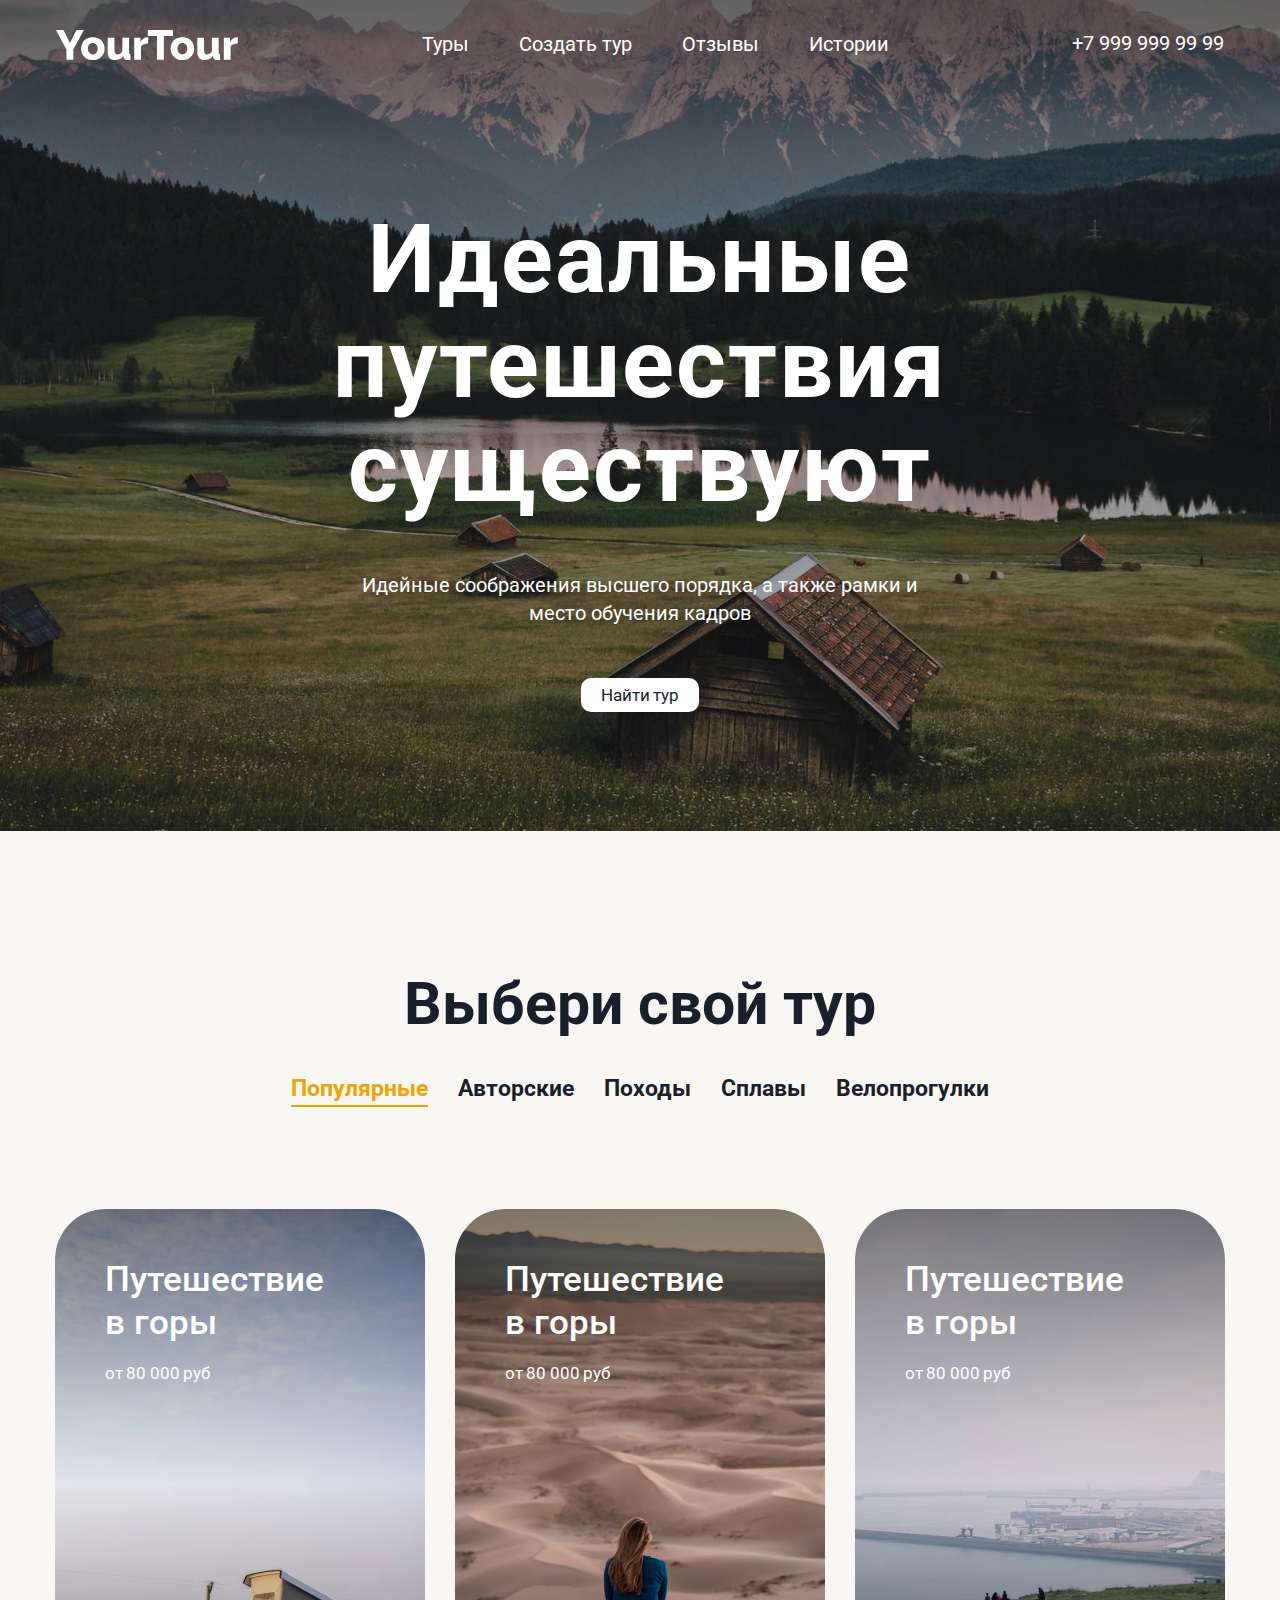
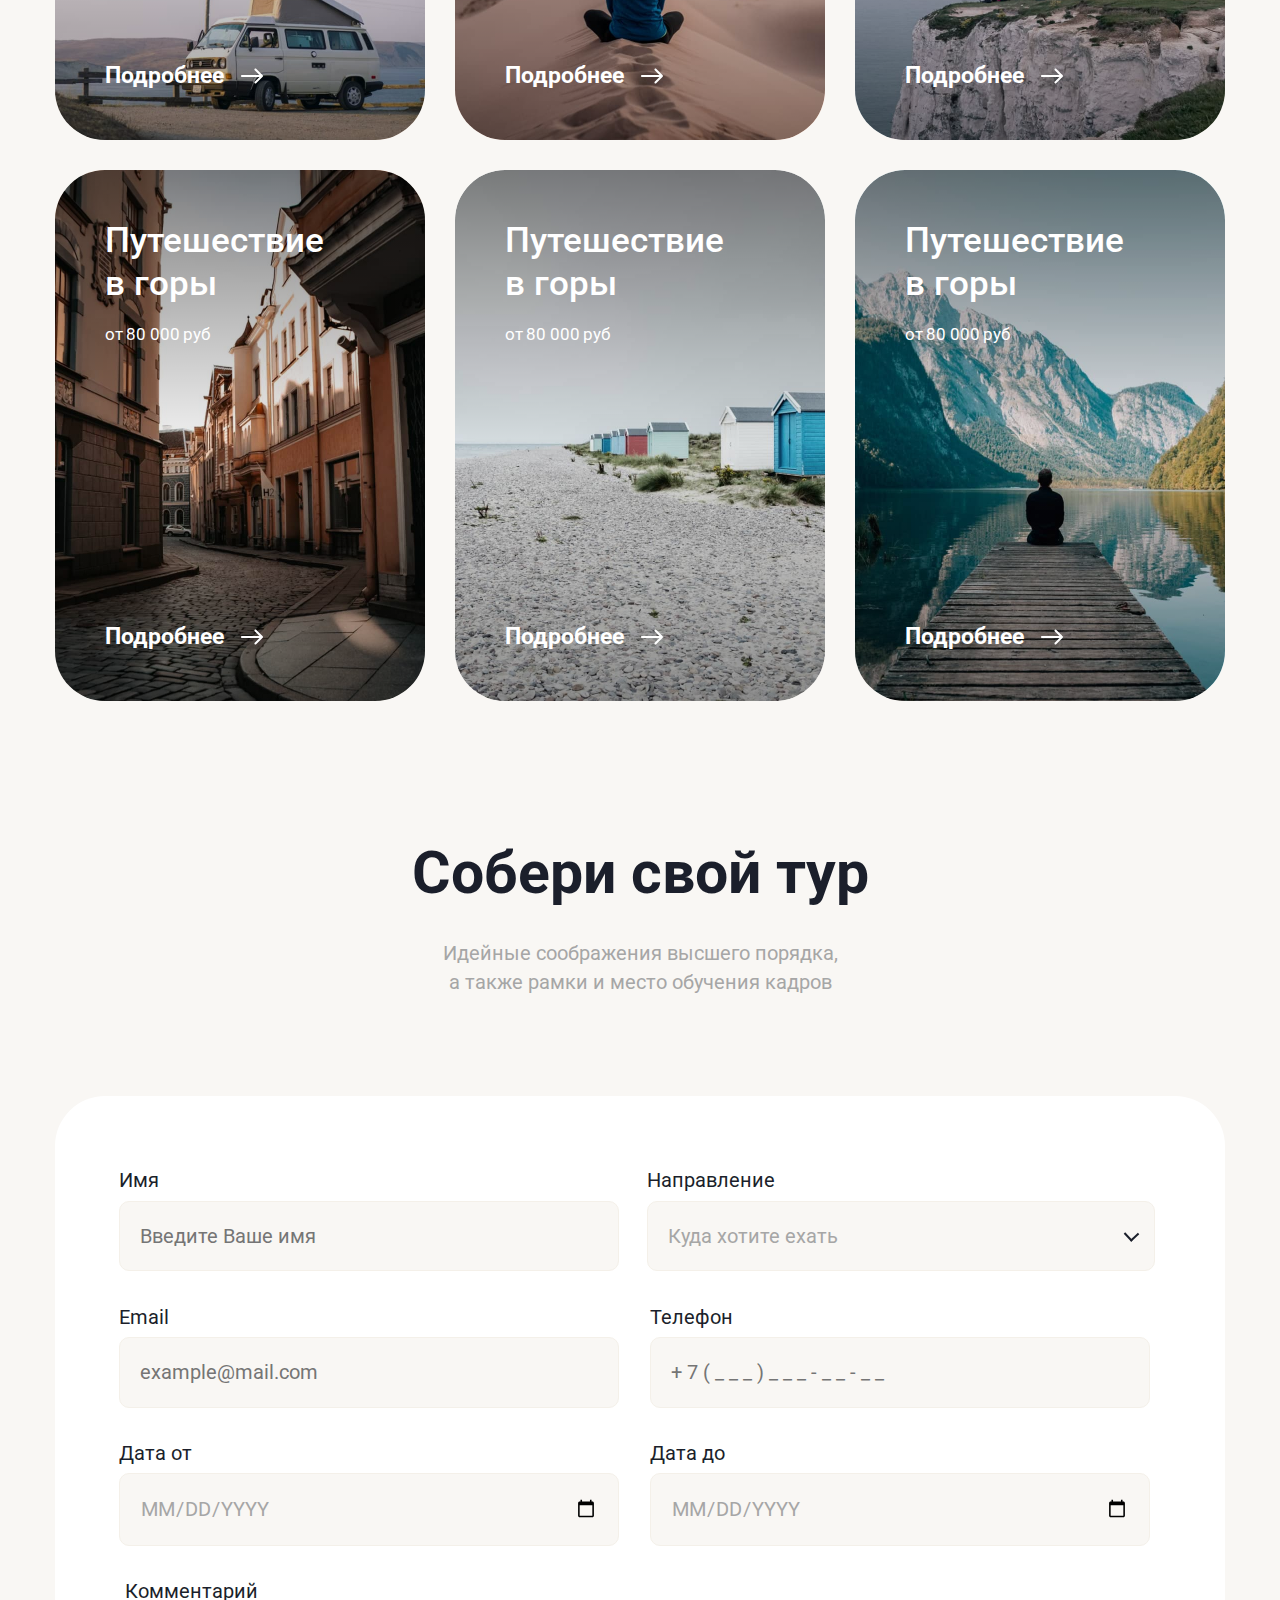
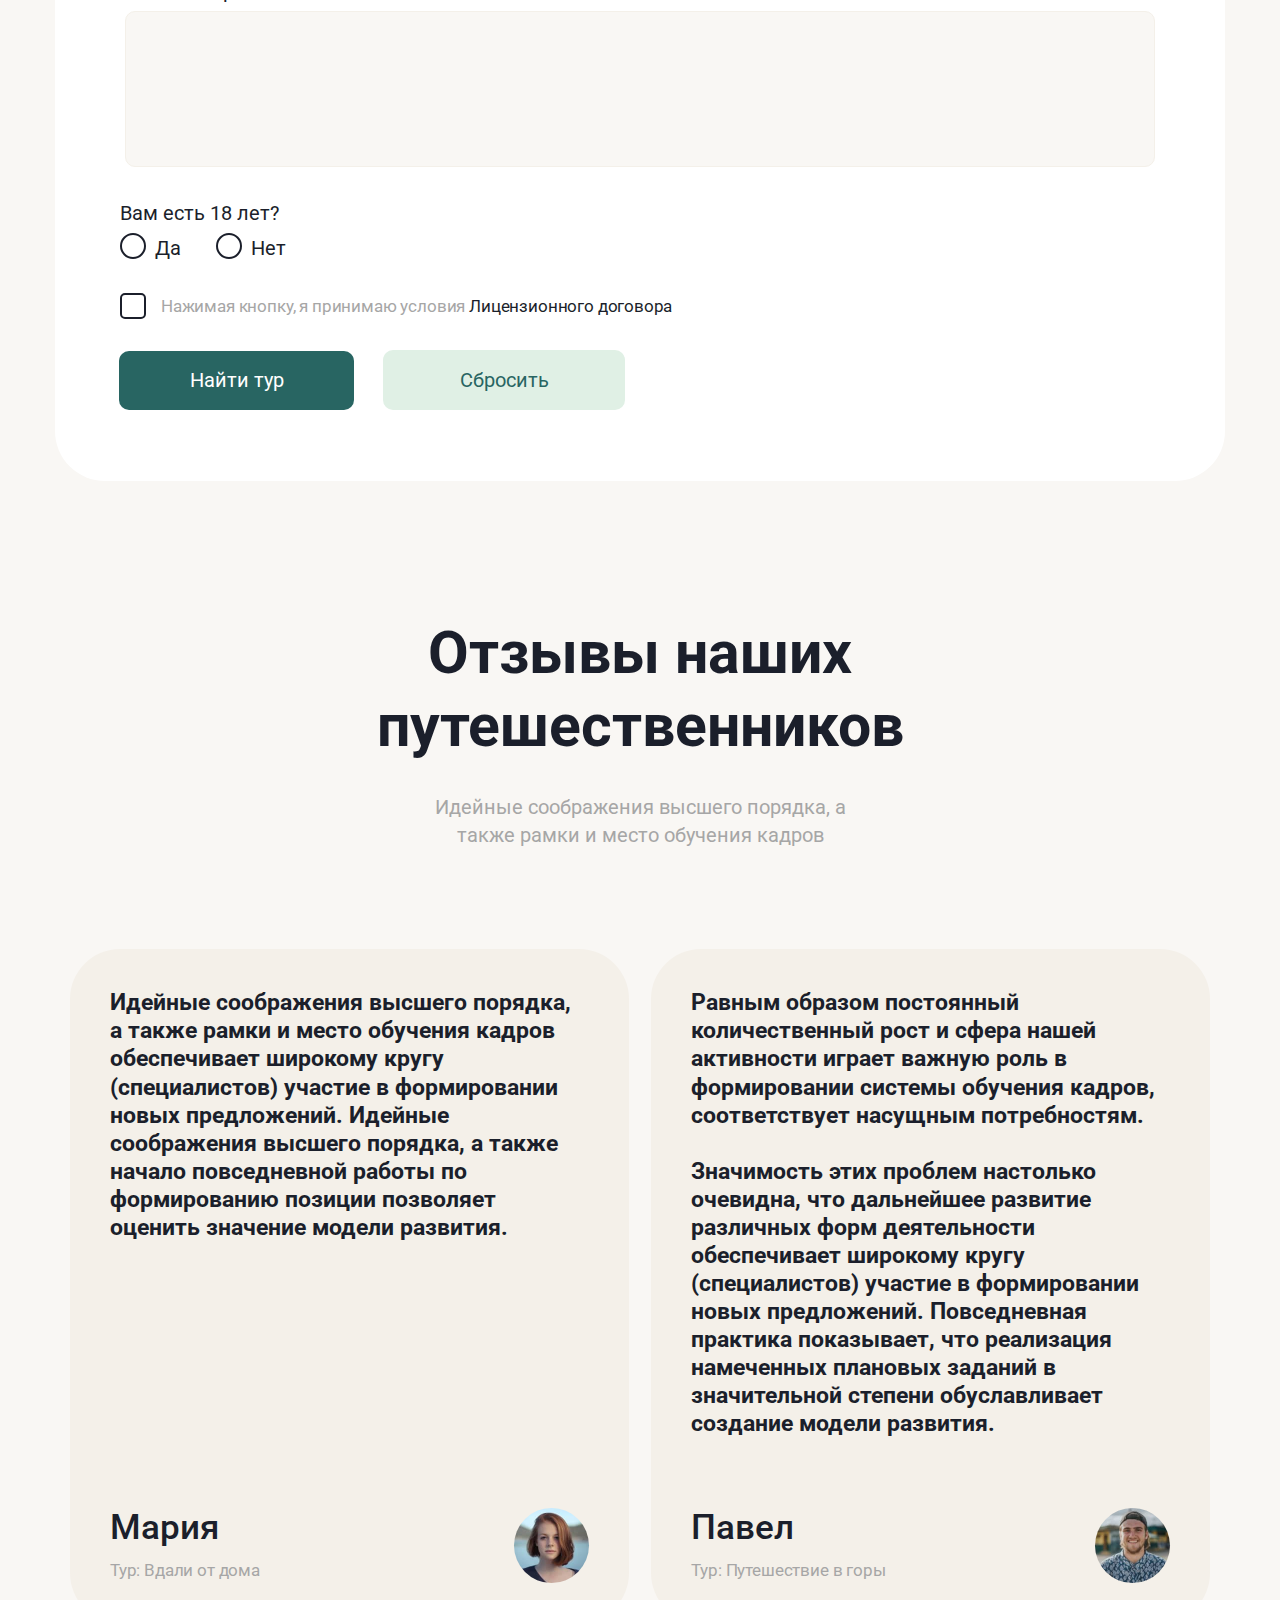
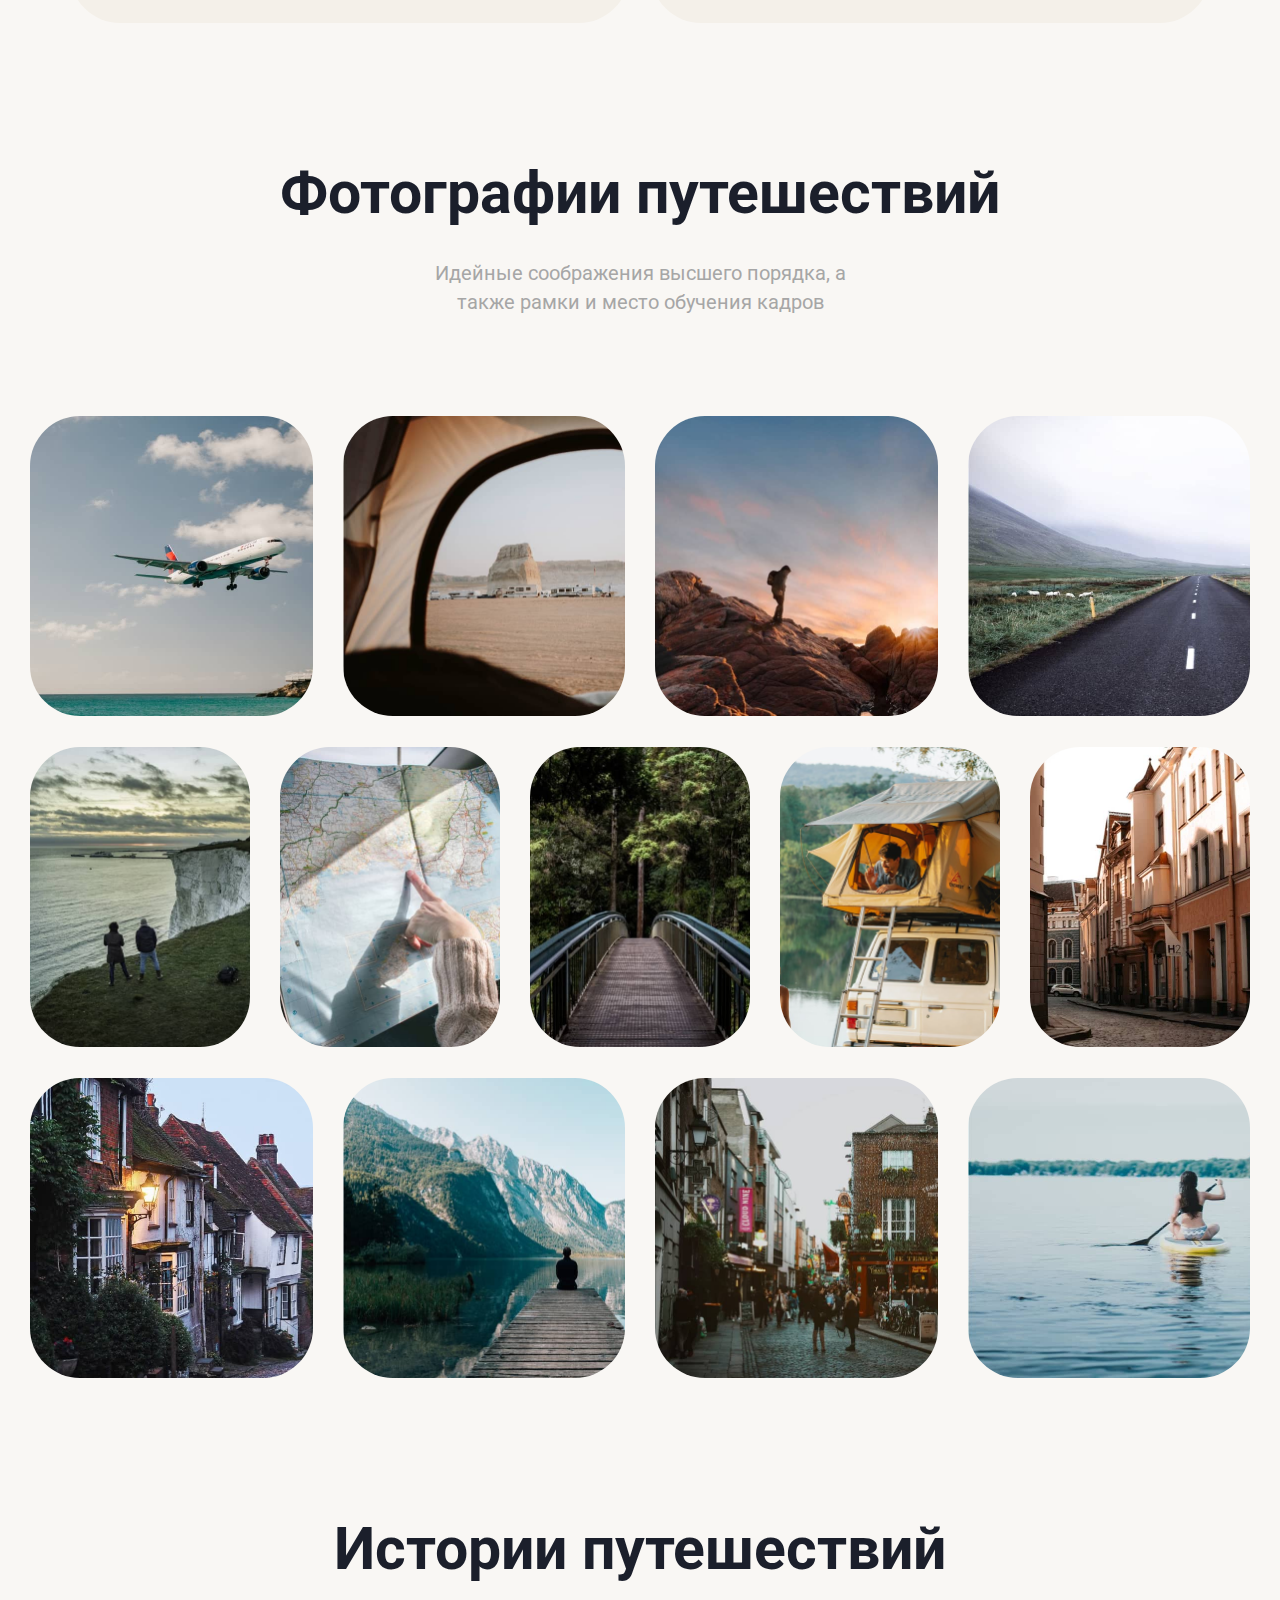
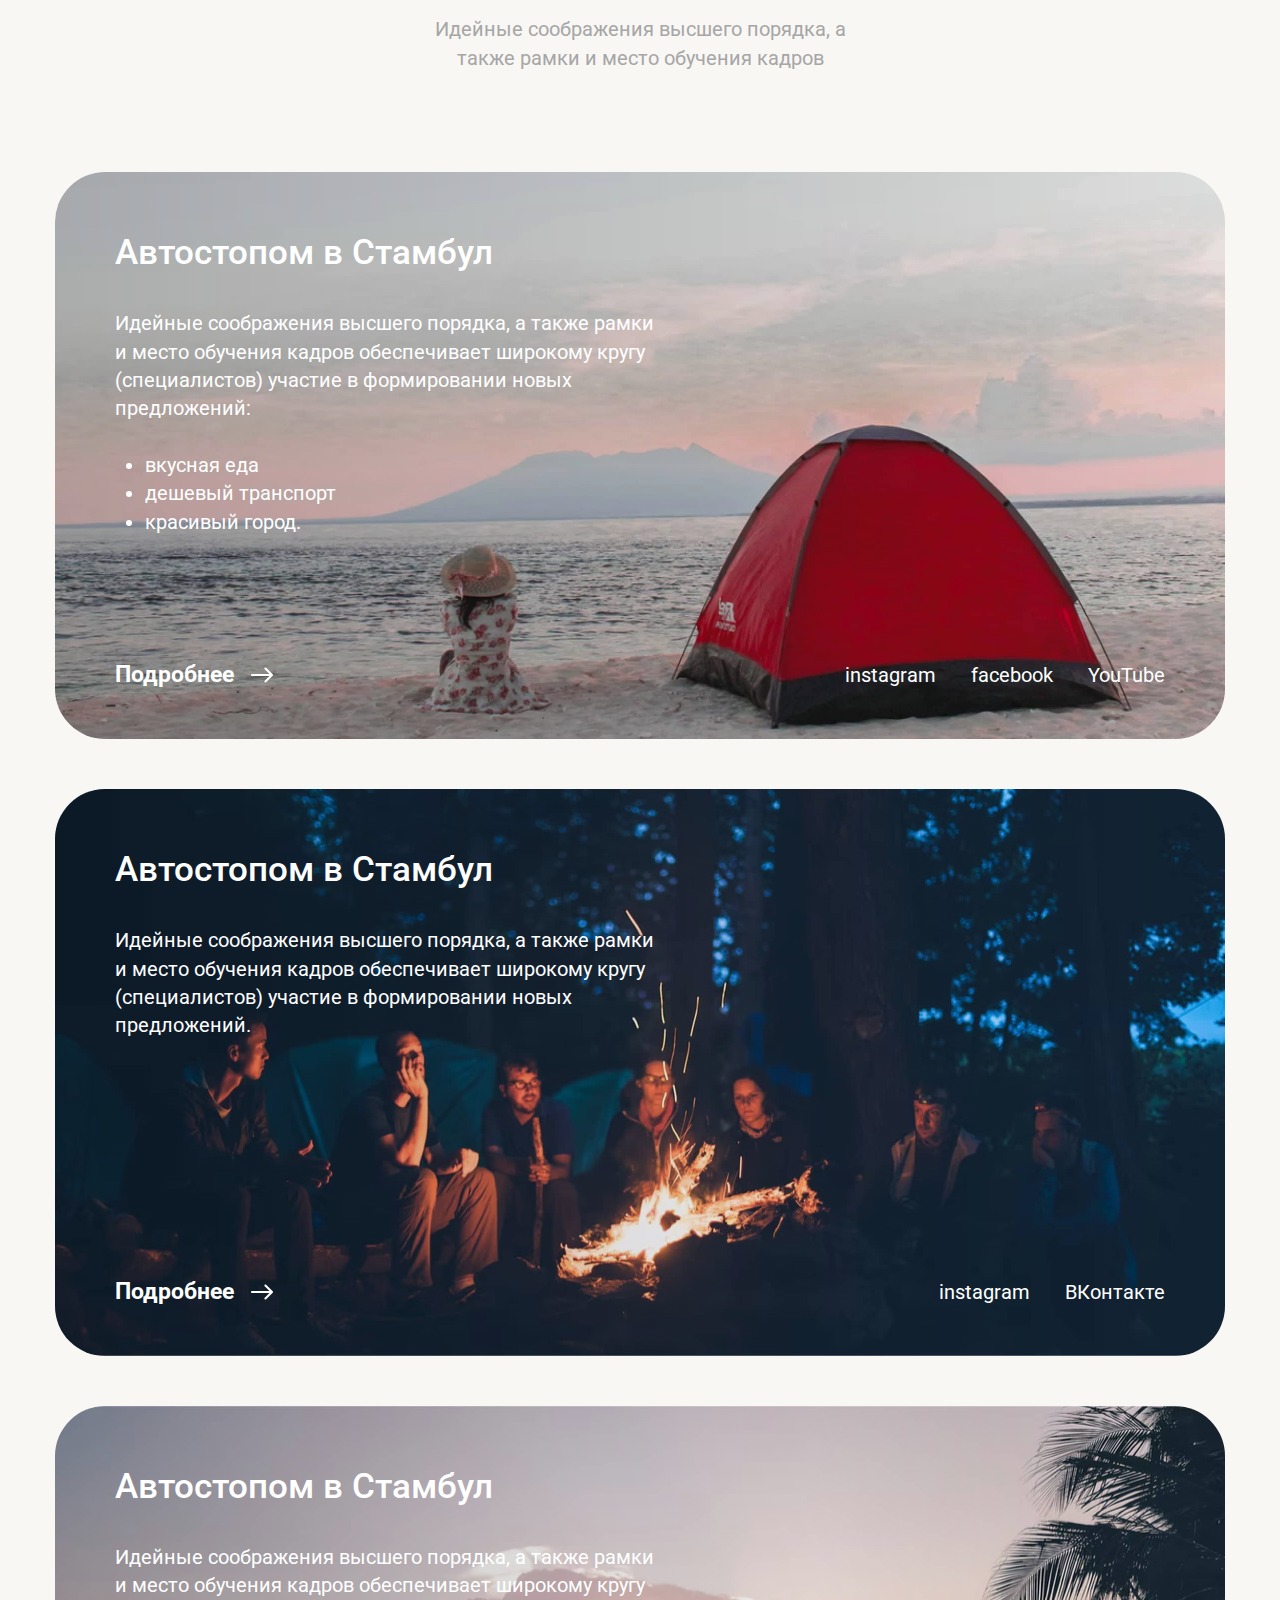
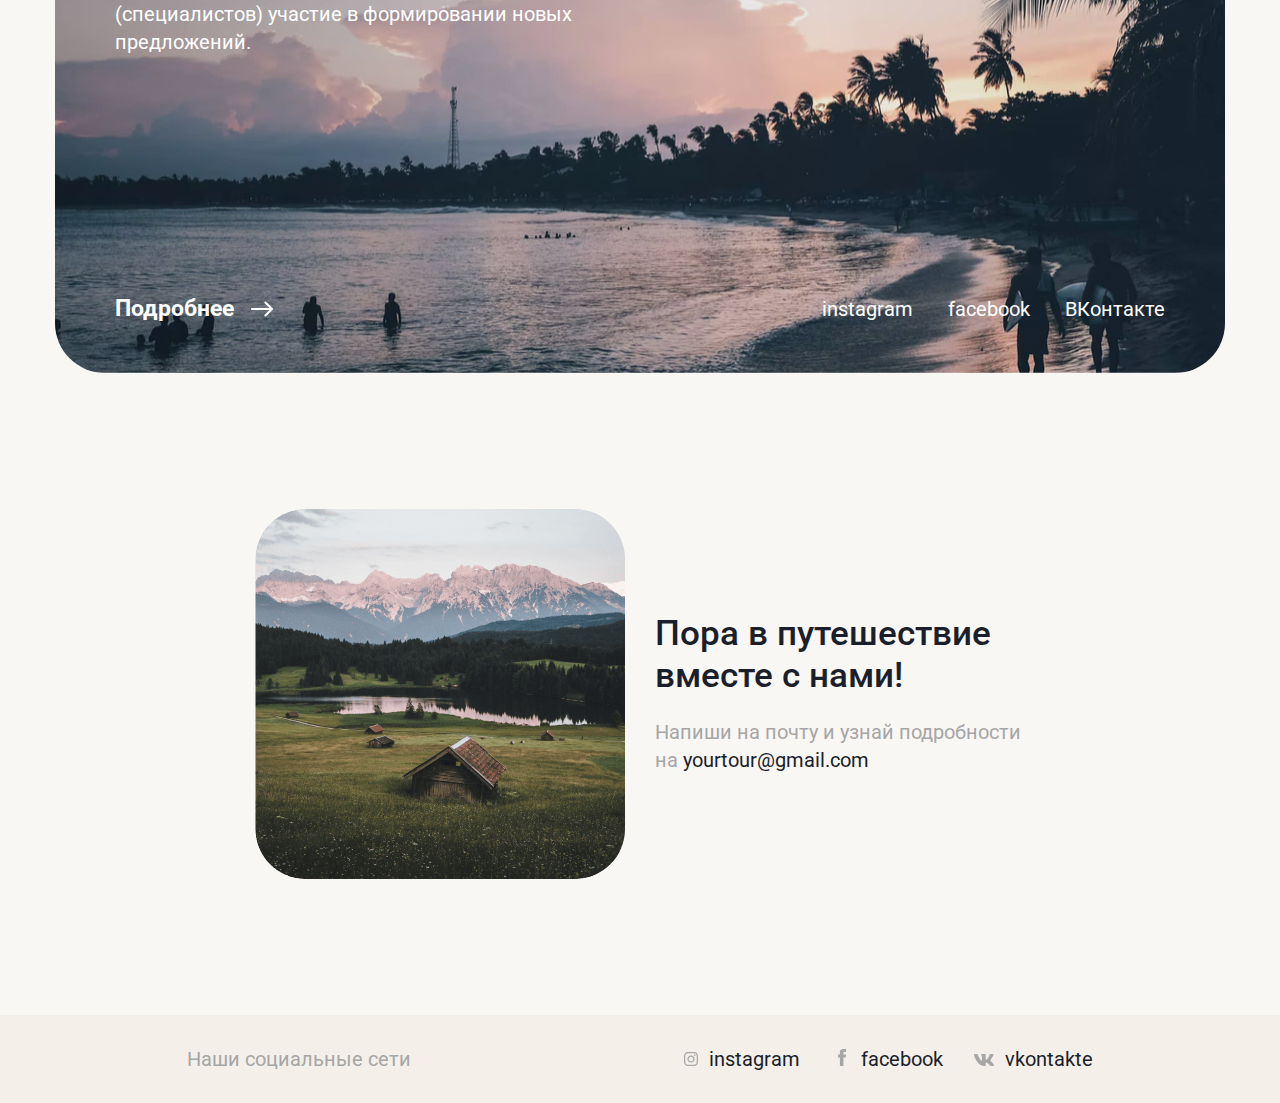
==== commit 17d3c0a1: "31 March" ====
--- a/index.html
+++ b/index.html
@@ -4,16 +4,13 @@
 <head>
 	<meta charset="utf-8">
 	<meta name="viewport" content="width=device-width, initial-scale=1.0, maximum-scale=1.0, user-scalable=0">
-	<link rel="stylesheet" type="text/css" href="css/style.css">
-	<meta charset="utf-8">	
+	<link rel="stylesheet" type="text/css" href="css/style.css">	
 	<meta name="format-detection" content="telephone=no">
-	<title>Travels</title>	
-
+	<title>Travels</title>
 	<link rel="preconnect" href="https://fonts.googleapis.com">
 	<link rel="preconnect" href="https://fonts.gstatic.com" crossorigin>
 	<link rel="icon" href="img/icons/favicon.png">
-	<link href="https://fonts.googleapis.com/css2?family=Roboto:wght@400;500;700&display=swap" rel="stylesheet">
-	
+	<link href="https://fonts.googleapis.com/css2?family=Roboto:wght@400;500;700&display=swap" rel="stylesheet">	
 	<meta name="description" content="kein Krieg">
 	<meta name="keywords" content="путешествие">
 </head>
@@ -169,7 +166,7 @@
 						<p>Идейные соображения высшего порядка,<br> а также рамки и место обучения кадров</p>
 					</div>
 				</div>
-				<div class="setupTour__form-wrap" style="max-width: 100%;">
+				<div class="setupTour__form-wrap">
 					<form class="form" action="#" method="post" id="formSetUp">
 						<div class="input-conteiner">						
 								<div class="rowDog">
@@ -201,11 +198,11 @@
 							<div class="rowDog3">
 								<label class="data-lab">
 									<p>Дата от</p>
-									<input type="date" name="" style="text-transform: uppercase; color: #A6A6A6" required>
+									<input class="date" type="date" name="" required>
 								</label>								
 								<label>
 									<p>Дата до</p>
-									<input type="date" name="" style="text-transform: uppercase; color: #A6A6A6" required>
+									<input class="date" type="date" name="" required>
 								</label>
 							</div>							
 						</div>
--- a/css/style.css
+++ b/css/style.css
@@ -291,7 +291,7 @@
   color: #fff;
 }
 .menu__item a:hover {
-  border-bottom: 1px white solid;
+  border-bottom: 1px #fff solid;
 }
 
 .wrap-title {
@@ -332,11 +332,11 @@
   display: inline-block;
   max-height: 28px;
   margin-top: 10px;
-  color: white;
+  color: #fff;
 }
 @media (min-width: 361px) {
   .telephone:hover {
-    border-bottom: 1px white solid;
+    border-bottom: 1px #fff solid;
   }
 }
 @media (max-width: 360px) {
@@ -578,34 +578,8 @@
 }
 @media (max-width: 360px) {
   .chooseTour__insert-wrap {
-    -ms-grid-columns: 1fr;
-    grid-template-columns: 1fr;
     -ms-grid-rows: 318px 318px 318px 318px 318px 318px;
     grid-template-rows: 318px 318px 318px 318px 318px 318px;
-  }
-  .chooseTour__insert-wrap > *:nth-child(1) {
-    -ms-grid-row: 1;
-    -ms-grid-column: 1;
-  }
-  .chooseTour__insert-wrap > *:nth-child(2) {
-    -ms-grid-row: 2;
-    -ms-grid-column: 1;
-  }
-  .chooseTour__insert-wrap > *:nth-child(3) {
-    -ms-grid-row: 3;
-    -ms-grid-column: 1;
-  }
-  .chooseTour__insert-wrap > *:nth-child(4) {
-    -ms-grid-row: 4;
-    -ms-grid-column: 1;
-  }
-  .chooseTour__insert-wrap > *:nth-child(5) {
-    -ms-grid-row: 5;
-    -ms-grid-column: 1;
-  }
-  .chooseTour__insert-wrap > *:nth-child(6) {
-    -ms-grid-row: 6;
-    -ms-grid-column: 1;
   }
 }
 .chooseTour__insert {
@@ -1069,14 +1043,17 @@
     line-height: 142%;
   }
 }
-@media (max-width: 1024px) {
-  .setupTour__subtitle__form-wrap {
+.setupTour__form-wrap {
+  max-width: 100%;
+}
+@media (max-width: 1024px) {
+  .setupTour__form-wrap {
     max-width: 100%;
     height: 966px;
   }
 }
 @media (max-width: 360px) {
-  .setupTour__subtitle__form-wrap {
+  .setupTour__form-wrap {
     max-width: 318px;
     height: 1110px;
   }
@@ -1485,6 +1462,16 @@
   display: none;
 }
 
+input[type=date] {
+  text-transform: uppercase;
+}
+input[type=date]:required:invalid::-webkit-datetime-edit {
+  color: #a6a6a6;
+}
+input[type=date]:focus::-webkit-datetime-edit {
+  color: #1b1f2b;
+}
+
 .years-form {
   display: -webkit-box;
   display: -ms-flexbox;
@@ -1547,8 +1534,8 @@
   display: inline-block;
   width: 26px;
   height: 26px;
-  background: white;
-  border: 2px solid #1B1F2B;
+  background: #fff;
+  border: 2px solid #1b1f2b;
   border-radius: 50%;
   vertical-align: sub;
   cursor: pointer;
@@ -1569,7 +1556,7 @@
   display: inline-block;
   width: 12px;
   height: 12px;
-  background: #1B1F2B;
+  background: #1b1f2b;
   border-radius: 50%;
   -webkit-transform: translate(-50%, -50%) scale(0);
           transform: translate(-50%, -50%) scale(0);
@@ -1653,8 +1640,8 @@
   display: inline-block;
   width: 26px;
   height: 26px;
-  border: 2px solid #1B1F2B;
-  background: white;
+  border: 2px solid #1b1f2b;
+  background: #fff;
   border-radius: 5px;
   vertical-align: baseline;
   cursor: pointer;
@@ -1678,8 +1665,8 @@
   left: 50%;
   width: 12px;
   height: 7px;
-  border-left: 2px solid black;
-  border-bottom: 2px solid black;
+  border-left: 2px solid #1b1f2b;
+  border-bottom: 2px solid #1b1f2b;
   -webkit-transform: translate(-50%, -50%) rotate(10deg) scale(0);
           transform: translate(-50%, -50%) rotate(10deg) scale(0);
   -webkit-transition: 0.25s ease-in;
@@ -1761,8 +1748,8 @@
   }
 }
 .reviews__subtitle {
+  margin: 0 55px;
   color: #a6a6a6;
-  margin: 0 55px;
 }
 @media (max-width: 360px) {
   .reviews__subtitle {
@@ -2798,7 +2785,7 @@
   margin-right: 25px;
 }
 .link a {
-  color: black;
+  color: #1b1f2b;
 }
 @media (min-width: 361px) {
   .link a:hover {
